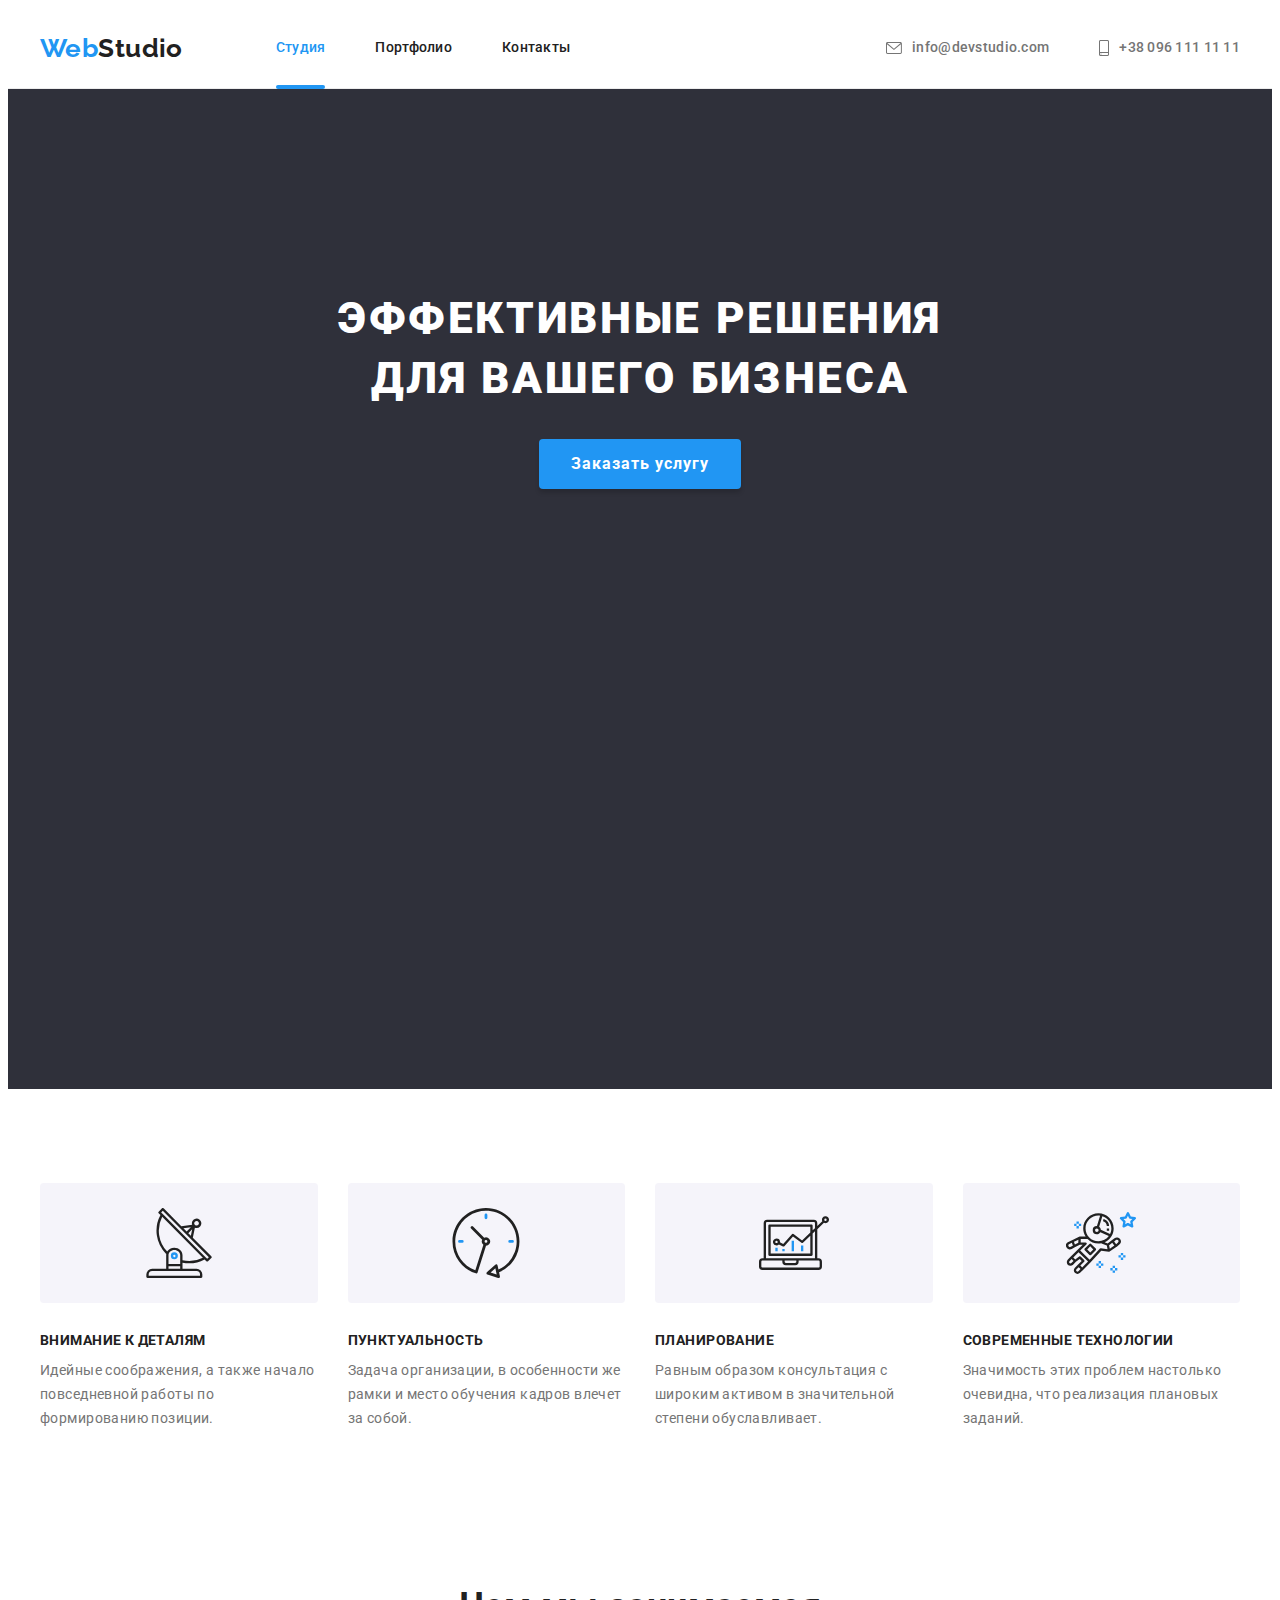
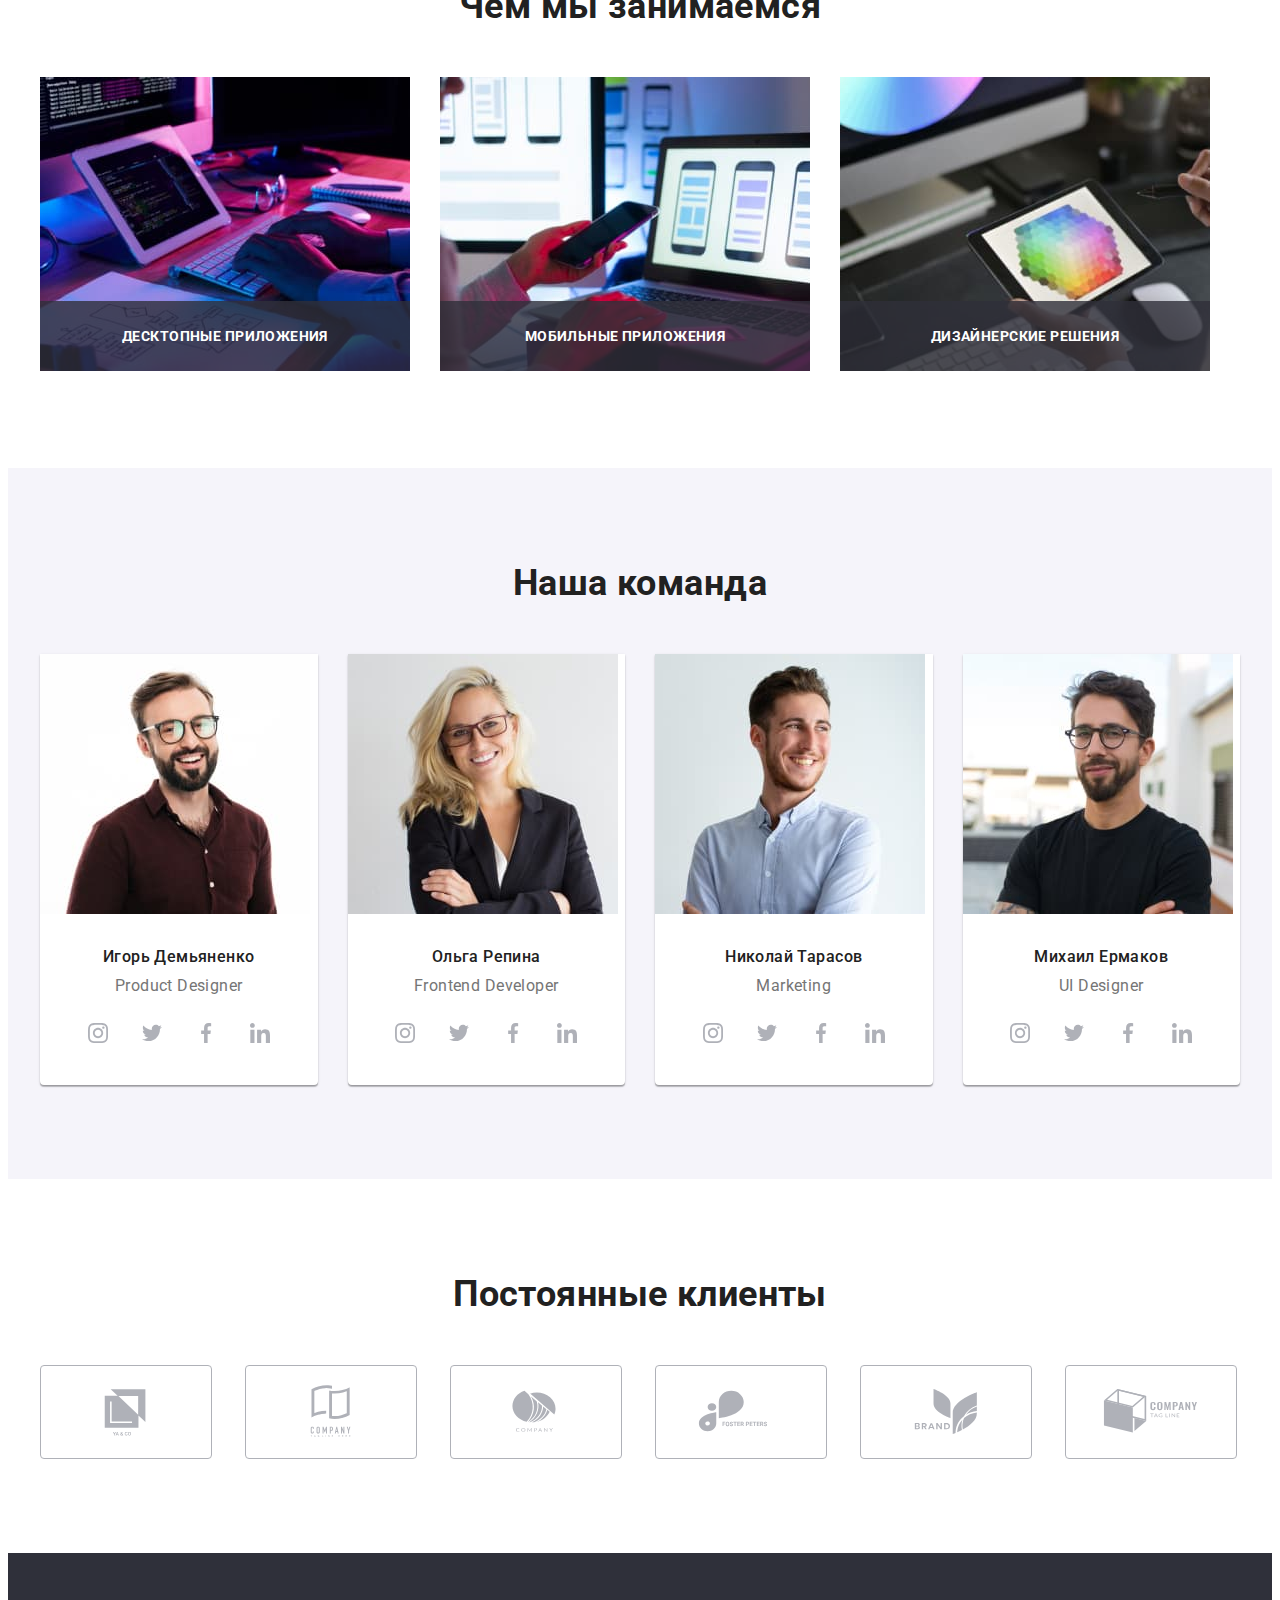
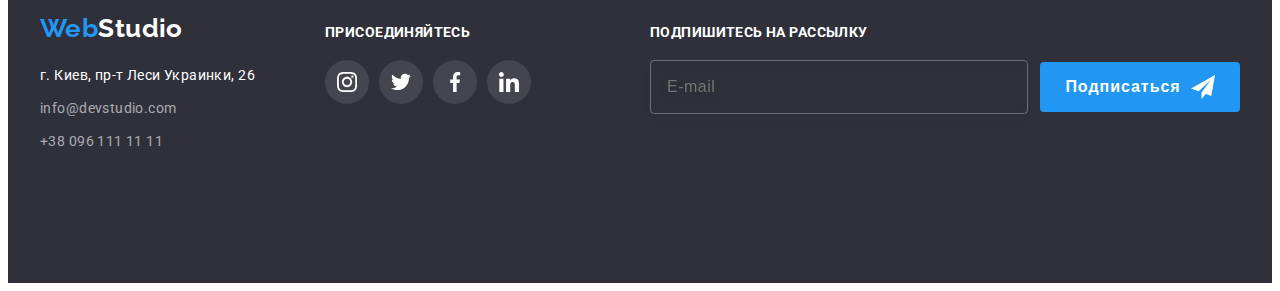
==== index.html @ af653c8a "Update index.html" ====
<!DOCTYPE html>
<html lang="ru">
  <head>
    <meta charset="UTF-8" />
    <meta http-equiv="X-UA-Compatible" content="IE=edge" />
    <meta name="viewport" content="width=device-width, initial-scale=1.0" />
    <link rel="preconnect" href="https://fonts.googleapis.com" />
    <link rel="preconnect" href="https://fonts.gstatic.com" crossorigin />
    <link rel="shortcut icon" href="#" />
    <link
      href="https://fonts.googleapis.com/css2?family=Raleway:wght@700&family=Roboto:wght@400;500;700;900&display=swap"
      rel="stylesheet"
    />
    <link
      rel="stylesheet"
      href="https://cdnjs.cloudflare.com/ajax/libs/modern-normalize/1.1.0/modern-normalize.min.css"
      integrity="sha512-wpPYUAdjBVSE4KJnH1VR1HeZfpl1ub8YT/NKx4PuQ5NmX2tKuGu6U/JRp5y+Y8XG2tV+wKQpNHVUX03MfMFn9Q=="
      crossorigin="anonymous"
      referrerpolicy="no-referrer"
    />
    <title>Студия</title>
    <link rel="stylesheet" href="./css/main.min.css" />
  </head>
  <body>
    <!--------------Page header------------------------------->
    <header class="header">
      <div class="container main-nav">
        <nav class="main-nav">
          <a href="./index.html" class="main-nav__logo link"
            ><span class="main-nav__lable">Web</span>Studio</a
          >
          <ul class="site-nav list">
            <li class="site-nav__item">
              <a href="./index.html" class="site-nav__link link site-nav__link--current">Студия</a>
            </li>
            <li class="site-nav__item">
              <a href="./portfolio.html" class="site-nav__link link">Портфолио</a>
            </li>
            <li class="site-nav__item">
              <a href="./index.html" class="site-nav__link link">Контакты</a>
            </li>
          </ul>
        </nav>
        <ul class="list contacts">
          <li class="contacts__item">
            <a href="mailto:info@devstudio.com" class="contacts__link link">
              <svg class="contacts__icon-mail" width="16" height="12">
                <use href="./images/icons.svg#icon-envelope"></use></svg
              >info@devstudio.com
            </a>
          </li>
          <li class="contacts__item">
            <a href="tel:+380961111111" class="contacts__link link">
              <svg class="contacts__icon-tel" width="10" height="16">
                <use href="./images/icons.svg#icon-smartphone"></use></svg
              >+38 096 111 11 11
            </a>
          </li>
        </ul>
      </div>
    </header>
    <!--------------Page content------------------------------>
    <main>
      <!-----------Hero--------------------------------------->
      <section class="hero">
        <div class="container">
          <h1 class="hero-title">Эффективные решения для вашего бизнеса</h1>
          <button type="button" class="hero-button" data-modal-open>Заказать услугу</button>
        </div>
      </section>
      <!------------Specifics--------------------------------->
      <section class="specifics">
        <div class="container">
          <h2 class="section-title visually-hidden">Особенности работы</h2>
          <ul class="list specifics-list">
            <li class="specifics-list__item specifics__icon-antenna">
              <h3 class="specifics-list__title">ВНИМАНИЕ К ДЕТАЛЯМ</h3>
              <p class="specifics-list__text">
                Идейные соображения, а также начало повседневной работы по формированию позиции.
              </p>
            </li>
            <li class="specifics-list__item specifics__icon-clock">
              <h3 class="specifics-list__title">ПУНКТУАЛЬНОСТЬ</h3>
              <p class="specifics-list__text">
                Задача организации, в особенности же рамки и место обучения кадров влечет за собой.
              </p>
            </li>
            <li class="specifics-list__item specifics__icon-diagram">
              <h3 class="specifics-list__title">ПЛАНИРОВАНИЕ</h3>
              <p class="specifics-list__text">
                Равным образом консультация с широким активом в значительной степени обуславливает.
              </p>
            </li>
            <li class="specifics-list__item specifics__icon-astronaut">
              <h3 class="specifics-list__title">СОВРЕМЕННЫЕ ТЕХНОЛОГИИ</h3>
              <p class="specifics-list__text">
                Значимость этих проблем настолько очевидна, что реализация плановых заданий.
              </p>
            </li>
          </ul>
        </div>
      </section>
      <!------------Function--------------------------------->
      <section class="function">
        <div class="container">
          <h2 class="section-title">Чем мы занимаемся</h2>
          <ul class="list work-list">
            <li class="work-list__item">
              <img
                srcset="
                  ./images/desktop/laptopdesktop@1x.jpg 1x,
                  ./images/desktop/laptopdesktop@2x.jpg 2x
                "
                src="./images/laptop.jpg"
                alt="laptop"
                width="370"
                class="work-list__img"
              />
              <p class="work-list__text">Десктопные приложения</p>
            </li>
            <li class="work-list__item">
              <img
                srcset="./images/desktop/celphone@1x.jpg 1x, ./images/desktop/celphone@2x.jpg 2x"
                src="./images/celphone.jpg"
                alt="celphone"
                width="370"
                class="work-list__img"
              />
              <p class="work-list__text">Мобильные приложения</p>
            </li>
            <li class="work-list__item">
              <img
                srcset="
                  ./images/desktop/tabletdesktop@1x.jpg 1x,
                  ./images/desktop/tabletdesktop@2x.jpg 2x
                "
                src="./images/tablet.jpg"
                alt="tablet"
                width="370"
                class="work-list__img"
              />
              <p class="work-list__text">Дизайнерские решения</p>
            </li>
          </ul>
        </div>
      </section>
      <!------------Team------------------------------------->
      <section class="team">
        <div class="container">
          <h2 class="section-title">Наша команда</h2>
          <ul class="list team-list">
            <li class="team-list__item">
              <picture>
                <source
                  media="(min-width: 1200px)"
                  srcset="
                    ./images/desktop/team1desktop@1x.jpg 1x,
                    ./images/desktop/team1desktop@2x.jpg 2x
                  "
                />
                <source
                  media="(min-width: 768px)"
                  srcset="./images/tablet/team1tab@1x.jpg 1x, ./images/tablet/team1tab@2x.jpg 2x"
                  sizes="#"
                />
                <source
                  media="(min-width: 480px)"
                  srcset="./images/mobile/team1mob@1x.jpg 1x, ./images/mobile/team1mob@2x.jpg 2x"
                  sizes="#"
                />
                <img src="./images/team1.jpg" alt="man Ihor" class="team-list__card" />
              </picture>
              <div class="data-team">
                <h3 class="data-team__title">Игорь Демьяненко</h3>
                <p lang="en" class="data-team__text">Product Designer</p>
                <ul class="soc-profile list">
                  <li class="soc-profile__item">
                    <a href="" class="soc-profile__link link"
                      ><svg class="soc-profile__icon" width="20" height="20">
                        <use href="./images/icons.svg#icon-instagram"></use>
                      </svg>
                    </a>
                  </li>
                  <li class="soc-profile__item">
                    <a href="" class="soc-profile__link link"
                      ><svg class="soc-profile__icon" width="20" height="20">
                        <use href="./images/icons.svg#icon-twitter"></use>
                      </svg>
                    </a>
                  </li>
                  <li class="soc-profile__item">
                    <a href="" class="soc-profile__link link">
                      <svg class="soc-profile__icon" width="20" height="20">
                        <use href="./images/icons.svg#icon-facebook"></use>
                      </svg>
                    </a>
                  </li>
                  <li class="soc-profile__item">
                    <a href="" class="soc-profile__link link"
                      ><svg class="soc-profile__icon" width="20" height="20">
                        <use href="./images/icons.svg#icon-linkedin"></use>
                      </svg>
                    </a>
                  </li>
                </ul>
              </div>
            </li>
            <li class="team-list__item">
              <picture>
                <source
                  media="(min-width: 1200px)"
                  srcset="
                    ./images/desktop/team2desktop@1x.jpg 1x,
                    ./images/desktop/team2desktop@2x.jpg 2x
                  "
                />
                <source
                  media="(min-width: 768px)"
                  srcset="./images/tablet/team2tab@1x.jpg 1x, ./images/tablet/team2tab@2x.jpg 2x"
                  sizes="#"
                />
                <source
                  media="(min-width: 480px)"
                  srcset="./images/mobile/team2mob@1x.jpg 1x, ./images/mobile/team2mob@2x.jpg 2x"
                  sizes="#"
                />
                <img src="./images/team2.jpg" alt="woman Olha" class="team-list__card" />
              </picture>
              <div class="data-team">
                <h3 class="data-team__title">Ольга Репина</h3>
                <p lang="en" class="data-team__text">Frontend Developer</p>
                <ul class="soc-profile list">
                  <li class="soc-profile__item">
                    <a href="" class="soc-profile__link link"
                      ><svg class="soc-profile__icon" width="20" height="20">
                        <use href="./images/icons.svg#icon-instagram"></use>
                      </svg>
                    </a>
                  </li>
                  <li class="soc-profile__item">
                    <a href="" class="soc-profile__link link"
                      ><svg class="soc-profile__icon" width="20" height="20">
                        <use href="./images/icons.svg#icon-twitter"></use>
                      </svg>
                    </a>
                  </li>
                  <li class="soc-profile__item">
                    <a href="" class="soc-profile__link link">
                      <svg class="soc-profile__icon" width="20" height="20">
                        <use href="./images/icons.svg#icon-facebook"></use>
                      </svg>
                    </a>
                  </li>
                  <li class="soc-profile__item">
                    <a href="" class="soc-profile__link link"
                      ><svg class="soc-profile__icon" width="20" height="20">
                        <use href="./images/icons.svg#icon-linkedin"></use>
                      </svg>
                    </a>
                  </li>
                </ul>
              </div>
            </li>
            <li class="team-list__item">
              <picture>
                <source
                  media="(min-width: 1200px)"
                  srcset="
                    ./images/desktop/team3desktop@1x.jpg 1x,
                    ./images/desktop/team3desktop@2x.jpg 2x
                  "
                />
                <source
                  media="(min-width: 768px)"
                  srcset="./images/tablet/team3tab@1x.jpg 1x, ./images/tablet/team3tab@2x.jpg 2x"
                  sizes="#"
                />
                <source
                  media="(min-width: 480px)"
                  srcset="./images/mobile/team3mob@1x.jpg 1x, ./images/mobile/team3mob@2x.jpg 2x"
                  sizes="#"
                />
                <img src="./images/team3.jpg" alt="man Nikolai" class="team-list__card" />
              </picture>
              <div class="data-team">
                <h3 class="data-team__title">Николай Тарасов</h3>
                <p lang="en" class="data-team__text">Marketing</p>
                <ul class="soc-profile list">
                  <li class="soc-profile__item">
                    <a href="" class="soc-profile__link link"
                      ><svg class="soc-profile__icon" width="20" height="20">
                        <use href="./images/icons.svg#icon-instagram"></use>
                      </svg>
                    </a>
                  </li>
                  <li class="soc-profile__item">
                    <a href="" class="soc-profile__link link"
                      ><svg class="soc-profile__icon" width="20" height="20">
                        <use href="./images/icons.svg#icon-twitter"></use>
                      </svg>
                    </a>
                  </li>
                  <li class="soc-profile__item">
                    <a href="" class="soc-profile__link link">
                      <svg class="soc-profile__icon" width="20" height="20">
                        <use href="./images/icons.svg#icon-facebook"></use>
                      </svg>
                    </a>
                  </li>
                  <li class="soc-profile__item">
                    <a href="" class="soc-profile__link link"
                      ><svg class="soc-profile__icon" width="20" height="20">
                        <use href="./images/icons.svg#icon-linkedin"></use>
                      </svg>
                    </a>
                  </li>
                </ul>
              </div>
            </li>
            <li class="team-list__item">
              <picture>
                <source
                  media="(min-width: 1200px)"
                  srcset="
                    ./images/desktop/team4desktop@1x.jpg 1x,
                    ./images/desktop/team4desktop@2x.jpg 2x
                  "
                />
                <source
                  media="(min-width: 768px)"
                  srcset="./images/tablet/team4tab@1x.jpg 1x, ./images/tablet/team4tab@2x.jpg 2x"
                  sizes="#"
                />
                <source
                  media="(min-width: 480px)"
                  srcset="./images/mobile/team4mob@1x.jpg 1x, ./images/mobile/team4mob@2x.jpg 2x"
                  sizes="#"
                />
                <img src=".//images/team4.jpg" alt="man Mihail" class="team-list__card" />
              </picture>
              <div class="data-team">
                <h3 class="data-team__title">Михаил Ермаков</h3>
                <p lang="en" class="data-team__text">UI Designer</p>
                <ul class="soc-profile list">
                  <li class="soc-profile__item">
                    <a href="" class="soc-profile__link link"
                      ><svg class="soc-profile__icon" width="20" height="20">
                        <use href="./images/icons.svg#icon-instagram"></use>
                      </svg>
                    </a>
                  </li>
                  <li class="soc-profile__item">
                    <a href="" class="soc-profile__link link"
                      ><svg class="soc-profile__icon" width="20" height="20">
                        <use href="./images/icons.svg#icon-twitter"></use>
                      </svg>
                    </a>
                  </li>
                  <li class="soc-profile__item">
                    <a href="" class="soc-profile__link link">
                      <svg class="soc-profile__icon" width="20" height="20">
                        <use href="./images/icons.svg#icon-facebook"></use>
                      </svg>
                    </a>
                  </li>
                  <li class="soc-profile__item">
                    <a href="" class="soc-profile__link link"
                      ><svg class="soc-profile__icon" width="20" height="20">
                        <use href="./images/icons.svg#icon-linkedin"></use>
                      </svg>
                    </a>
                  </li>
                </ul>
              </div>
            </li>
          </ul>
        </div>
      </section>
      <!------------Customers---------------------------------->
      <section class="customers">
        <div class="container">
          <h2 class="section-title">Постоянные клиенты</h2>
          <ul class="list customers-list">
            <li class="customers-list__item">
              <a href="" class="customers-list__link link">
                <svg class="customers-list__icon" width="106" height="60">
                  <use href="./images/icons.svg#icon-company1"></use>
                </svg>
              </a>
            </li>
            <li class="customers-list__item">
              <a href="" class="customers-list__link link">
                <svg class="customers-list__icon" width="106" height="60">
                  <use href="./images/icons.svg#icon-company2"></use>
                </svg>
              </a>
            </li>
            <li class="customers-list__item">
              <a href="" class="customers-list__link link">
                <svg class="customers-list__icon" width="106" height="60">
                  <use href="./images/icons.svg#icon-company3"></use>
                </svg>
              </a>
            </li>
            <li class="customers-list__item">
              <a href="" class="customers-list__link link">
                <svg class="customers-list__icon" width="106" height="60">
                  <use href="./images/icons.svg#icon-company4"></use>
                </svg>
              </a>
            </li>
            <li class="customers-list__item">
              <a href="" class="customers-list__link link">
                <svg class="customers-list__icon" width="106" height="60">
                  <use href="./images/icons.svg#icon-company5"></use>
                </svg>
              </a>
            </li>
            <li class="customers-list__item">
              <a href="" class="customers-list__link link">
                <svg class="customers-list__icon" width="106" height="60">
                  <use href="./images/icons.svg#icon-company6"></use>
                </svg>
              </a>
            </li>
          </ul>
        </div>
      </section>
    </main>
    <!-------------- Page footer ------------------------------>
    <footer class="footer">
      <div class="container">
        <div class="logo">
          <a href="./index.html" class="link logo__footer"
            ><span class="logo__sign">Web</span><span class="logo__studio">Studio</span></a
          >
          <address>
            <ul class="address-list list">
              <li class="address-list__item">
                <a
                  href="https://goo.gl/maps/n7KvUpTxi8NSxzfY6"
                  target="_blank"
                  rel="nofollow noreferrer noopener"
                  class="link address-list__link"
                  >г. Киев, пр-т Леси Украинки, 26</a
                >
              </li>
              <li class="address-list__item">
                <a href="mailto:info@devstudio.com" class="link address-list__mail-link"
                  >info@devstudio.com</a
                >
              </li>
              <li class="address-list__item">
                <a href="tel:+380961111111" class="link address-list__tel-link"
                  >+38 096 111 11 11</a
                >
              </li>
            </ul>
          </address>
        </div>
        <div class="soc-networks">
          <p class="soc-networks__title">присоединяйтесь</p>
          <ul class="soc-list list">
            <li class="soc-list__item">
              <a href="" class="soc-list__link link">
                <svg class="soc-list__icon" width="20" height="20">
                  <use href="./images/icons.svg#icon-instagram"></use>
                </svg>
              </a>
            </li>
            <li class="soc-list__item">
              <a href="" class="soc-list__link link">
                <svg class="soc-list__icon" width="20" height="20">
                  <use href="./images/icons.svg#icon-twitter"></use>
                </svg>
              </a>
            </li>
            <li class="soc-list__item">
              <a href="" class="soc-list__link link">
                <svg class="soc-list__icon" width="20" height="20">
                  <use href="./images/icons.svg#icon-facebook"></use>
                </svg>
              </a>
            </li>
            <li class="soc-list__item">
              <a href="" class="soc-list__link link">
                <svg class="soc-list__icon" width="20" height="20">
                  <use href="./images/icons.svg#icon-linkedin"></use>
                </svg>
              </a>
            </li>
          </ul>
        </div>
        <form action="#" class="signup-form" autocomplete="off">
          <p class="signup-form__title">Подпишитесь на рассылку</p>
          <div class="signup">
            <label for="email">
              <input
                type="email"
                class="signup__email"
                name="email"
                id="email"
                placeholder="E-mail"
                autocomplete="email"
                required
            /></label>
            <button type="submit" class="signup__btn">
              Подписаться
              <svg class="signup__icon" width="24" height="24">
                <use href="./images/icons.svg#icon-icon-send"></use>
              </svg>
            </button>
          </div>
        </form>
      </div>
    </footer>
    <!--------------- Backdrop and Modal window ------------------>
    <div class="backdrop is-hidden" data-modal>
      <div class="modal">
        <button type="button" class="modal__close-btn" data-modal-close>
          <svg class="modal__icon-btn" width="18" height="18">
            <use href="./images/icons.svg#icon-close-black-18dp-2-11"></use>
          </svg>
        </button>
        <p class="modal__title">Оставьте свои данные, мы вам перезвоним</p>
        <form action="#" class="client-form" autocomplete="off">
          <div class="client-name">
            <label for="name" class="client-name__label">Имя</label>
            <input type="text" class="client-name__form" id="name" name="client-name" required />
            <span class="client-name__icon">
              <svg class="icon-percon" width="18" height="18">
                <use href="./images/icons.svg#icon-person-black"></use>
              </svg>
            </span>
          </div>
          <div class="client-tel">
            <label for="tel" class="client-tel__label">Телефон</label>
            <input type="tel" class="client-tel__form" id="tel" name="client-tel" required />
            <span class="client-tel__icon">
              <svg class="icon-tel" width="18" height="18">
                <use href="./images/icons.svg#icon-phone-black"></use>
              </svg>
            </span>
          </div>
          <div class="client-mail">
            <label for="mail" class="client-mail__label">Почта</label>
            <input type="email" class="client-mail__form" id="mail" name="client-mail" required />
            <span class="client-mail__icon">
              <svg class="icon-mail" width="18" height="18">
                <use href="./images/icons.svg#icon-email-black"></use>
              </svg>
            </span>
          </div>
          <div class="client-msg">
            <label for="msg" class="client-msg__label">Комментарий</label>
            <textarea
              name="client-msg"
              class="client-msg__form"
              id="msg"
              cols="30"
              rows="10"
              placeholder="Введите текст"
            ></textarea>
          </div>
          <label class="form-deal">
            <input
              type="checkbox"
              class="form-deal__checkbox visually-hidden"
              name="deal"
              required
            />
            <span class="form-deal__icon"></span>
            <span class="form-deal__text">Соглашаюсь с рассылкой и принимаю</span>
            <a href="#" class="form-deal__link">Условия договора</a>
          </label>
          <button type="submit" class="client-form__btn">Отправить</button>
        </form>
      </div>
    </div>
    <script src="./js/modal.js"></script>
  </body>
</html>
---- css/main.min.css ----
:root{--primary-text-color: #212121;--title-text-color: #212121;--accent-color: #2196f3;--primary-background-color: #ffffff;--text-color: #757575;--white-text-color: #ffffff;--filter-background-color: #f5f4fa;--card-set-gap: 30px;--hero-background-color: #2f303a;--icons-color: #afb1b8;--timing-function: cubic-bezier(0.4, 0, 0.2, 1);--duration: 250ms}.visually-hidden{position:absolute;width:1px;height:1px;margin:-1px;border:0;padding:0;white-space:nowrap;clip-path:inset(100%);clip:rect(0 0 0 0);overflow:hidden}.list{list-style:none;padding:0;margin:0}.link{text-decoration:none;color:inherit}h1,h2,h3,h4,h5,h6,p{margin:0}.img{display:block;max-width:100%;height:auto;width:100%}body{background:var(--primary-background-color);color:var(--primary-text-color);font-family:Roboto,sans-serif;font-size:14px;letter-spacing:.03em}.section-title{margin-bottom:50px;font-weight:700;font-size:36px;line-height:1.17;text-align:center}.container{width:100%;margin:0 auto;padding-left:15px;padding-right:15px}@media screen and (min-width: 480px){.container{width:480px}}@media screen and (min-width: 768px){.container{width:768px}}@media screen and (min-width: 1200px){.container{width:1200px}}.header{border-bottom:1px solid #ececec}.main-nav{display:flex;align-items:center}.main-nav__logo{font-weight:700;font-family:Raleway,sans-serif;font-size:26px;line-height:1.19;color:var(--primary-text-color)}.main-nav__logo .main-nav__lable{color:var(--accent-color)}.site-nav{display:flex;margin-left:93px;font-weight:500;line-height:1.14;letter-spacing:.02em}.site-nav__item+.site-nav__item{margin-left:50px}.site-nav__link{display:block;padding-top:32px;padding-bottom:32px;position:relative;transition-property:color;transition-duration:var(--duration);transition-timing-function:var(--timing-function)}.site-nav__link:hover,.site-nav__link:focus{color:var(--accent-color)}.site-nav__link--current{color:var(--accent-color)}.site-nav__link--current::after{content:"";position:absolute;width:100%;height:4px;left:0;bottom:-1px;background:var(--accent-color);border-radius:2px}.contacts{display:flex;margin-left:auto;font-weight:500;line-height:1.14;letter-spacing:.02em}.contacts__item{display:flex;align-items:center;justify-content:center}.contacts__item+.contacts__item{margin-left:50px}.contacts__link{padding-top:32px;padding-bottom:32px;color:var(--text-color);display:flex;align-items:center;justify-content:center;transition-property:color;transition-duration:var(--duration);transition-timing-function:var(--timing-function)}.contacts__link:hover,.contacts__link:focus{color:var(--accent-color)}.contacts__icon-mail{margin-right:10px;fill:currentColor}.contacts__icon-mail:hover,.contacts__icon-mail:focus{fill:var(--accent-color)}.contacts__icon-tel{margin-right:10px;fill:currentColor}.contacts__icon-tel:hover,.contacts__icon-tel:focus{fill:var(--accent-color)}.hero{padding-top:200px;padding-bottom:200px;max-width:1600px;height:600px;margin-left:auto;margin-right:auto;background-color:var(--hero-background-color);text-align:center;background-image:linear-gradient(rgba(47, 48, 58, 0.4), rgba(47, 48, 58, 0.4)),url(../images/img-hero.jpg);background-repeat:no-repeat;background-position:center;background-size:cover}.hero-title{max-width:696px;margin:0px auto 30px;font-weight:900;font-size:44px;line-height:1.36;color:var(--white-text-color);letter-spacing:.06em;text-transform:uppercase}.hero-button{border-radius:4px;border:none;padding:10px 32px;min-width:200px;box-shadow:0px 4px 4px rgba(0,0,0,.15);font-family:inherit;font-weight:700;font-size:16px;line-height:1.88;letter-spacing:.06em;background-color:var(--accent-color);color:var(--white-text-color);cursor:pointer;transition-property:background-color;transition-duration:var(--duration);transition-timing-function:var(--timing-function)}.hero-button:focus,.hero-button:hover{background-color:#188ce8}.specifics{padding-top:60px;padding-bottom:60px}@media screen and (min-width: 768px){.specifics{padding-top:60px;padding-bottom:60px}}@media screen and (min-width: 1200px){.specifics{padding-top:94px}}.specifics-list{display:flex;flex-wrap:wrap;gap:30px}.specifics-list__item{width:450px}@media screen and (min-width: 768px){.specifics-list__item{width:354px;width:calc((100% - 30px)/2)}}@media screen and (min-width: 1200px){.specifics-list__item{width:270px;width:calc((100% - 90px)/4)}}.specifics-list__item::before{content:"";height:120px;display:block;background-color:var(--filter-background-color);border-radius:4px;margin-bottom:30px}.specifics__icon-antenna::before{background-image:url(../images/icon-antenna.svg);content:"";background-repeat:no-repeat;background-position:center;background-size:auto}.specifics__icon-clock::before{background-image:url(../images/icon-clock.svg);content:"";background-repeat:no-repeat;background-position:center;background-size:auto}.specifics__icon-diagram::before{background-image:url(../images/icon-diagram.svg);content:"";background-repeat:no-repeat;background-position:center;background-size:auto}.specifics__icon-astronaut::before{background-image:url(../images/icon-astronaut.svg);content:"";background-repeat:no-repeat;background-position:center;background-size:auto}.specifics-list__title{margin-bottom:10px;font-weight:700;font-size:14px;line-height:1.14;text-transform:uppercase}.specifics-list__text{margin-bottom:0;font-weight:400;line-height:1.71;color:var(--text-color)}.function{padding-top:94px;padding-bottom:94px}@media screen and (max-width: 1200px){.function{display:none}}.work-list{display:flex}.work-list__item{position:relative;overflow:hidden}.work-list__item+.work-list__item{margin-left:var(--card-set-gap)}.work-list__text{position:absolute;bottom:3px;width:100%;height:70px;background-color:rgba(47,48,58,.8);opacity:1;display:flex;align-items:center;justify-content:center;color:var(--white-text-color);font-weight:700;line-height:1.1428571429;text-transform:uppercase;transform:translateX(0);transition-property:transform;transition-duration:var(--duration);transition-timing-function:linear;transition-delay:260ms}.work-list__text:hover,.work-list__text:focus{transform:translateX(-100%)}.team{background-color:#f5f4fa;padding-top:60px;padding-bottom:60px}@media screen and (min-width: 768px){.team{background-color:#f5f4fa;padding-top:60px;padding-bottom:60px}}@media screen and (min-width: 1200px){.team{background-color:#f5f4fa;padding-top:94px;padding-bottom:94px}}.team-list{display:flex;flex-wrap:wrap;gap:30px}.team-list__item{width:450px;background-color:var(--primary-background-color);box-shadow:0px 1px 3px rgba(0,0,0,.12),0px 1px 1px rgba(0,0,0,.14),0px 2px 1px rgba(0,0,0,.2);border-radius:0px 0px 4px 4px}@media screen and (min-width: 768px){.team-list__item{width:354px;width:calc((100% - 30px)/2);background-color:var(--primary-background-color);box-shadow:0px 1px 3px rgba(0,0,0,.12),0px 1px 1px rgba(0,0,0,.14),0px 2px 1px rgba(0,0,0,.2);border-radius:0px 0px 4px 4px}}@media screen and (min-width: 1200px){.team-list__item{width:270px;width:calc((100% - 90px)/4);background-color:var(--primary-background-color);box-shadow:0px 1px 3px rgba(0,0,0,.12),0px 1px 1px rgba(0,0,0,.14),0px 2px 1px rgba(0,0,0,.2);border-radius:0px 0px 4px 4px}}.data-team{padding-top:30px;padding-bottom:24px}@media screen and (min-width: 768px){.data-team{padding-top:30px;padding-bottom:24px}}@media screen and (min-width: 1200px){.data-team{padding-top:30px;padding-bottom:30px}}.data-team__title{margin-bottom:10px;font-weight:500;font-size:16px;line-height:1.19;text-align:center}.data-team__text{margin-bottom:16px;font-size:16px;line-height:1.19;text-align:center;color:var(--text-color)}.soc-profile{display:flex;justify-content:center}.soc-profile__item{width:44px;height:44px;margin-right:10px}.soc-profile__item:last-child{margin-right:0}.soc-profile__link{display:flex;align-items:center;justify-content:center;width:100%;height:100%;background-color:var(--primary-background-color);border-radius:50%;color:var(--icons-color);transition-property:background-color,color;transition-duration:var(--duration);transition-timing-function:var(--timing-function)}.soc-profile__link:hover,.soc-profile__link:focus{background-color:var(--accent-color);color:var(--white-text-color)}.soc-profile__icon{fill:currentColor}.customers{padding-top:60px;padding-bottom:60px}@media screen and (min-width: 768px){.customers{padding-top:60px;padding-bottom:60px}}@media screen and (min-width: 1200px){.customers{padding-top:94px;padding-bottom:94px}}.customers-list{display:flex;flex-wrap:wrap;gap:30px}.customers-list__item{width:calc((100% - 30px)/2)}@media screen and (min-width: 768px){.customers-list__item{width:calc((100% - 60px)/3)}}@media screen and (min-width: 1200px){.customers-list__item{width:calc((100% - 150px)/6)}}.customers-list__link{display:flex;justify-content:center;align-items:center;width:170px;height:92px;color:var(--icons-color);border:1px solid var(--icons-color);border-radius:4px;transition-property:border-color,color;transition-duration:var(--duration);transition-timing-function:var(--timing-function)}.customers-list__link:hover,.customers-list__link:focus{border-color:var(--accent-color);color:var(--accent-color)}.customers-list__icon{fill:currentColor}.customers-list__icon:hover,.customers-list__icon:focus{fill:var(--accent-color)}.bottons-list{display:flex;flex-wrap:wrap;gap:15px 8px;margin-bottom:40px;background-color:var(--primary-background-color)}@media screen and (min-width: 768px){.bottons-list{margin-bottom:30px;display:flex;justify-content:center}}@media screen and (min-width: 1200px){.bottons-list{margin-bottom:50px;display:flex;justify-content:center}}@media screen and (min-width: 768px){.bottons-list__item+.bottons-list__item{margin-left:8px}}@media screen and (min-width: 1200px){.bottons-list__item+.bottons-list__item{margin-left:8px}}.bottons-list__filter{padding:6px 22px;border-radius:4px;border:none;font-family:inherit;font-weight:500;font-size:16px;line-height:1.63;text-align:center;letter-spacing:.03em;background-color:var(--filter-background-color);cursor:pointer;transition-property:background-color,color,box-shadow;transition-duration:var(--duration);transition-timing-function:var(--timing-function)}.bottons-list__filter:focus,.bottons-list__filter:hover{background-color:var(--accent-color);color:var(--white-text-color);box-shadow:0px 3px 1px rgba(0,0,0,.1),0px 1px 2px rgba(0,0,0,.08),0px 2px 2px rgba(0,0,0,.12)}.bottons-list__filter--current{background-color:var(--accent-color);color:var(--white-text-color);box-shadow:0px 3px 1px rgba(0,0,0,.1),0px 1px 2px rgba(0,0,0,.08),0px 2px 2px rgba(0,0,0,.12)}.portfolio{padding-top:60px;padding-bottom:60px}@media screen and (min-width: 768px){.portfolio{padding-top:60px;padding-bottom:60px}}@media screen and (min-width: 1200px){.portfolio{padding-top:94px;padding-bottom:94px}}.card-set{display:flex;flex-wrap:wrap;gap:30px}@media screen and (min-width: 768px){.card-set__item{width:calc((100% - 30px)/2)}}@media screen and (min-width: 1200px){.card-set__item{width:calc((100% - 60px)/3)}}.card-set__link{display:block}.card-set__link:hover,.card-set__link:focus{box-shadow:0px 1px 1px rgba(0,0,0,.12),0px 4px 4px rgba(0,0,0,.06),1px 4px 6px rgba(0,0,0,.16)}.card-thumb{position:relative;overflow:hidden}.card-thumb__text{display:flex;position:absolute;top:0;left:0;width:100%;height:101%;padding:63px 24px;color:var(--white-text-color);background-color:rgba(33,150,243,.9);opacity:1;font-size:18px;line-height:1.5555555556;transform:translateY(100%);transition-property:transform,box-shadow;transition-duration:var(--duration);transition-timing-function:var(--timing-function)}.card-set__item:hover .card-thumb__text,.card-set__item:focus .card-thumb__text{transform:translateY(0)}.data-gallery{border:1px solid #eee;border-top:none;padding:20px 24px 20px 24px}.data-gallery__title{margin-bottom:4px;font-weight:700;font-size:18px;line-height:2;letter-spacing:.06em}.data-gallery__text{margin-top:0;font-weight:400;font-size:16px;line-height:1.88;color:var(--text-color)}.footer{background-color:var(--hero-background-color);padding-top:60px;padding-bottom:60px}@media screen and (min-width: 480px){.footer .container{text-align:center}}@media screen and (min-width: 768px){.footer .container{display:flex;flex-wrap:wrap;justify-content:center}}@media screen and (min-width: 1200px){.footer .container{display:flex;align-items:baseline;text-align:left}}.logo{margin-bottom:60px}@media screen and (min-width: 768px){.logo{margin-right:165px}}@media screen and (min-width: 1200px){.logo{margin-right:70px}}.logo__footer{display:inline-block;margin-bottom:20px;font-family:Raleway,sans-serif;font-weight:700;font-size:24px;line-height:1.17}.logo__footer:hover{color:var(--accent-color)}@media screen and (min-width: 1200px){.logo__footer{font-size:26px;line-height:1.19}}.logo__footer .logo__sign{color:var(--accent-color)}.logo__footer .logo__studio{color:var(--white-text-color)}.address-list{display:block;font-style:normal;font-family:"Roboto";font-weight:400;line-height:1.71}.address-list__item{margin-bottom:8px}@media screen and (min-width: 1200px){.address-list__item{margin-bottom:9px}}.address-list__link{color:var(--white-text-color);transition-property:color;transition-duration:var(--duration);transition-timing-function:var(--timing-function)}.address-list__link:hover,.address-list__link:focus{color:var(--accent-color)}.address-list__tel-link{color:rgba(255,255,255,.6);transition-property:color;transition-duration:250ms;transition-timing-function:var(--timing-function)}.address-list__tel-link:hover,.address-list__tel-link:focus{color:var(--accent-color)}.address-list__mail-link{color:rgba(255,255,255,.6);transition-property:color;transition-duration:250ms;transition-timing-function:var(--timing-function)}.address-list__mail-link:hover,.address-list__mail-link:focus{color:var(--accent-color)}.soc-networks{display:block;justify-content:center;margin-bottom:60px}.soc-networks__title,.signup-form__title{display:inline-block;margin-bottom:20px;font-family:"Roboto";font-weight:700;line-height:1.1428571429;letter-spacing:.03em;text-transform:uppercase;color:var(--white-text-color)}.soc-list{display:flex;justify-content:center;margin:0 auto}@media screen and (min-width: 1200px){.soc-list{display:flex;margin:0 auto}}.soc-list__item{width:44px;height:44px;margin-right:10px}.soc-list__item:last-child{margin-right:0}.soc-list__link{display:flex;align-items:center;justify-content:center;width:100%;height:100%;background-color:rgba(255,255,255,.1);border-radius:50%;color:var(--white-text-color);transition-property:background-color;transition-duration:var(--duration);transition-timing-function:var(--timing-function)}.soc-list__link:hover,.soc-list__link:focus{background-color:var(--accent-color);color:var(--white-text-color)}.soc-list__icon,.signup__icon{fill:currentColor}@media screen and (min-width: 1200px){.signup-form{margin-left:auto}}.signup{display:block;text-align:center}@media screen and (min-width: 1200px){.signup{display:flex;align-items:baseline}}.signup__email{min-width:358px;height:50px;border:1px solid rgba(255,255,255,.3);filter:drop-shadow(0px 4px 4px rgba(0, 0, 0, 0.15));border-radius:4px;padding-left:16px;margin-right:12px;outline:none;margin-bottom:20px;background-color:rgba(0,0,0,0);font-size:16px;line-height:1.25;letter-spacing:.03em;color:rgba(255,255,255,.6);cursor:pointer;transition-property:border-color;transition-duration:var(--duration);transition-timing-function:var(--timing-function)}.signup__email:focus,.signup__email:hover{border-color:var(--accent-color)}.signup__btn{align-items:center;justify-content:center;padding:0;width:200px;height:50px;border:none;background-color:var(--accent-color);border-radius:4px;font-weight:700;font-size:16px;line-height:1.875;letter-spacing:.06em;color:var(--white-text-color);cursor:pointer;transition-property:box-shadow,background-color;transition-duration:var(--duration);transition-timing-function:var(--timing-function)}@media screen and (min-width: 1200px){.signup__btn{display:flex}}.signup__btn:focus,.signup__btn:hover{box-shadow:0px 4px 4px rgba(0,0,0,.15);background-color:#188ce8}.signup__icon{margin-left:10px}.backdrop{position:fixed;top:0;width:100vw;height:100vh;background-color:rgba(0,0,0,.2);opacity:1;transition-property:opacity;transition-duration:var(--duration);transition-timing-function:var(--timing-function)}.modal{position:absolute;top:50%;left:50%;transform:translate(-50%, -50%);padding:40px;width:528px;height:581px;background-color:#fff;box-shadow:0px 1px 3px rgba(0,0,0,.12),0px 1px 1px rgba(0,0,0,.14),0px 2px 1px rgba(0,0,0,.2);border-radius:4px;opacity:1;transform:translate(-50%, -50%) scale(1);transition-property:transform,opacity;transition-duration:var(--duration);transition-timing-function:var(--timing-function)}.backdrop.is-hidden .modal{transform:translate(-50%, -50%) scale(0.5);opacity:0}.modal__close-btn{display:flex;justify-content:center;align-items:center;padding:0;background-color:#fff;width:30px;height:30px;border-radius:50%;border:1px solid rgba(0,0,0,.1);position:absolute;top:8px;right:8px;transition-property:fill,border-color;transition-duration:var(--duration);transition-timing-function:var(--timing-function)}.modal__close-btn:hover,.modal__close-btn:focus{fill:var(--accent-color);border-color:var(--accent-color)}.modal__icon-btn{cursor:pointer}textarea{resize:none}input{margin:0}.modal__title{margin-bottom:12px;font-weight:700;font-size:20px;line-height:1.15;text-align:center;letter-spacing:.03em;color:var(--primary-text-color)}.client-form{transition-property:border-color;transition-duration:var(--duration);transition-timing-function:var(--timing-function)}.client-name{position:relative;display:flex;flex-direction:column;margin-bottom:10px;transition-property:border-color;transition-duration:var(--duration);transition-timing-function:var(--timing-function)}.client-name__label{margin-bottom:4px;font-size:12px;line-height:1.1666666667;letter-spacing:.01em;color:var(--text-color)}.client-name__form{margin:0;padding-left:42px;height:40px;border:1px solid rgba(33,33,33,.2);border-radius:4px;outline:none;transition-property:border-color,fill;transition-duration:var(--duration);transition-timing-function:var(--timing-function)}.client-name:focus-within .client-name__form,.client-name:hover .client-name__form{border:1px solid var(--accent-color)}.client-name__icon{position:absolute;top:50%;left:12px;fill:var(--primary-text-color);transition-property:fill;transition-duration:var(--duration);transition-timing-function:var(--timing-function)}.client-name:focus-within .client-name__icon,.client-name:hover .client-name__icon{fill:var(--accent-color)}.client-tel{position:relative;display:flex;flex-direction:column;margin-bottom:10px}.client-tel__label{margin-bottom:4px;font-size:12px;line-height:1.1666666667;letter-spacing:.01em;color:var(--text-color)}.client-tel__form{margin:0;padding-left:42px;height:40px;border:1px solid rgba(33,33,33,.2);border-radius:4px;outline:none;transition-property:border-color,fill;transition-duration:var(--duration);transition-timing-function:var(--timing-function)}.client-tel:focus-within .client-tel__form,.client-tel:hover .client-tel__form{border:1px solid var(--accent-color)}.client-tel__icon{position:absolute;top:50%;left:12px;fill:var(--primary-text-color);transition-property:fill;transition-duration:var(--duration);transition-timing-function:var(--timing-function)}.client-tel:focus-within .client-tel__icon,.client-tel:hover .client-tel__icon{fill:var(--accent-color)}.client-mail{position:relative;display:flex;flex-direction:column;margin-bottom:10px}.client-mail__label{margin-bottom:4px;font-size:12px;line-height:1.1666666667;letter-spacing:.01em;color:var(--text-color)}.client-mail__form{margin:0;padding-left:42px;height:40px;border:1px solid rgba(33,33,33,.2);border-radius:4px;outline:none;transition-property:border-color,fill;transition-duration:var(--duration);transition-timing-function:var(--timing-function)}.client-mail:focus-within .client-mail__form,.client-mail:hover .client-mail__form{border:1px solid var(--accent-color)}.client-mail__icon{position:absolute;top:50%;left:12px;fill:var(--primary-text-color);transition-property:fill;transition-duration:var(--duration);transition-timing-function:var(--timing-function)}.client-mail:focus-within .client-mail__icon,.client-mail:hover .client-mail__icon{fill:var(--accent-color)}.client-msg{position:relative;display:flex;flex-direction:column;margin-bottom:20px}.client-msg__label{margin-bottom:4px;font-size:12px;line-height:1.1666666667;letter-spacing:.01em;color:var(--text-color)}.client-msg__form{margin:0;height:120px;padding:12px 16px;border:1px solid rgba(33,33,33,.2);border-radius:4px;outline:none;transition-property:border-color;transition-duration:var(--duration);transition-timing-function:var(--timing-function)}.client-msg__form:focus,.client-msg__form:hover{border-color:var(--accent-color)}.client-msg__form::placeholder{font-size:12px;line-height:1.1666666667;letter-spacing:.01em;color:rgba(117,117,117,.5)}.form-deal{display:flex;align-items:center;margin-bottom:30px}.form-deal__icon{display:inline-block;width:15px;height:16px;border:1px solid rgba(33,33,33,.2);border-radius:2px;margin-right:9px}.form-deal__checkbox:checked+.form-deal__icon{border-color:var(--accent-color);background-color:var(--accent-color);background-image:url(../images/icon-check.svg);background-repeat:no-repeat;background-position:center;background-size:auto;background-origin:border-box}.form-deal__text{margin-right:5px}.form-deal__link{color:var(--accent-color)}.client-form__btn{display:block;margin:0 auto;border-radius:4px;border:none;padding:10px 55px;min-width:200px;font-family:inherit;font-weight:700;font-size:16px;line-height:1.88;letter-spacing:.06em;background-color:#188ce8;color:var(--white-text-color);cursor:pointer;transition-property:box-shadow;transition-duration:var(--duration);transition-timing-function:var(--timing-function)}.client-form__btn:focus,.client-form__btn:hover{box-shadow:0px 4px 4px rgba(0,0,0,.15)}.is-hidden{opacity:0;pointer-events:none}/*# sourceMappingURL=main.min.css.map */
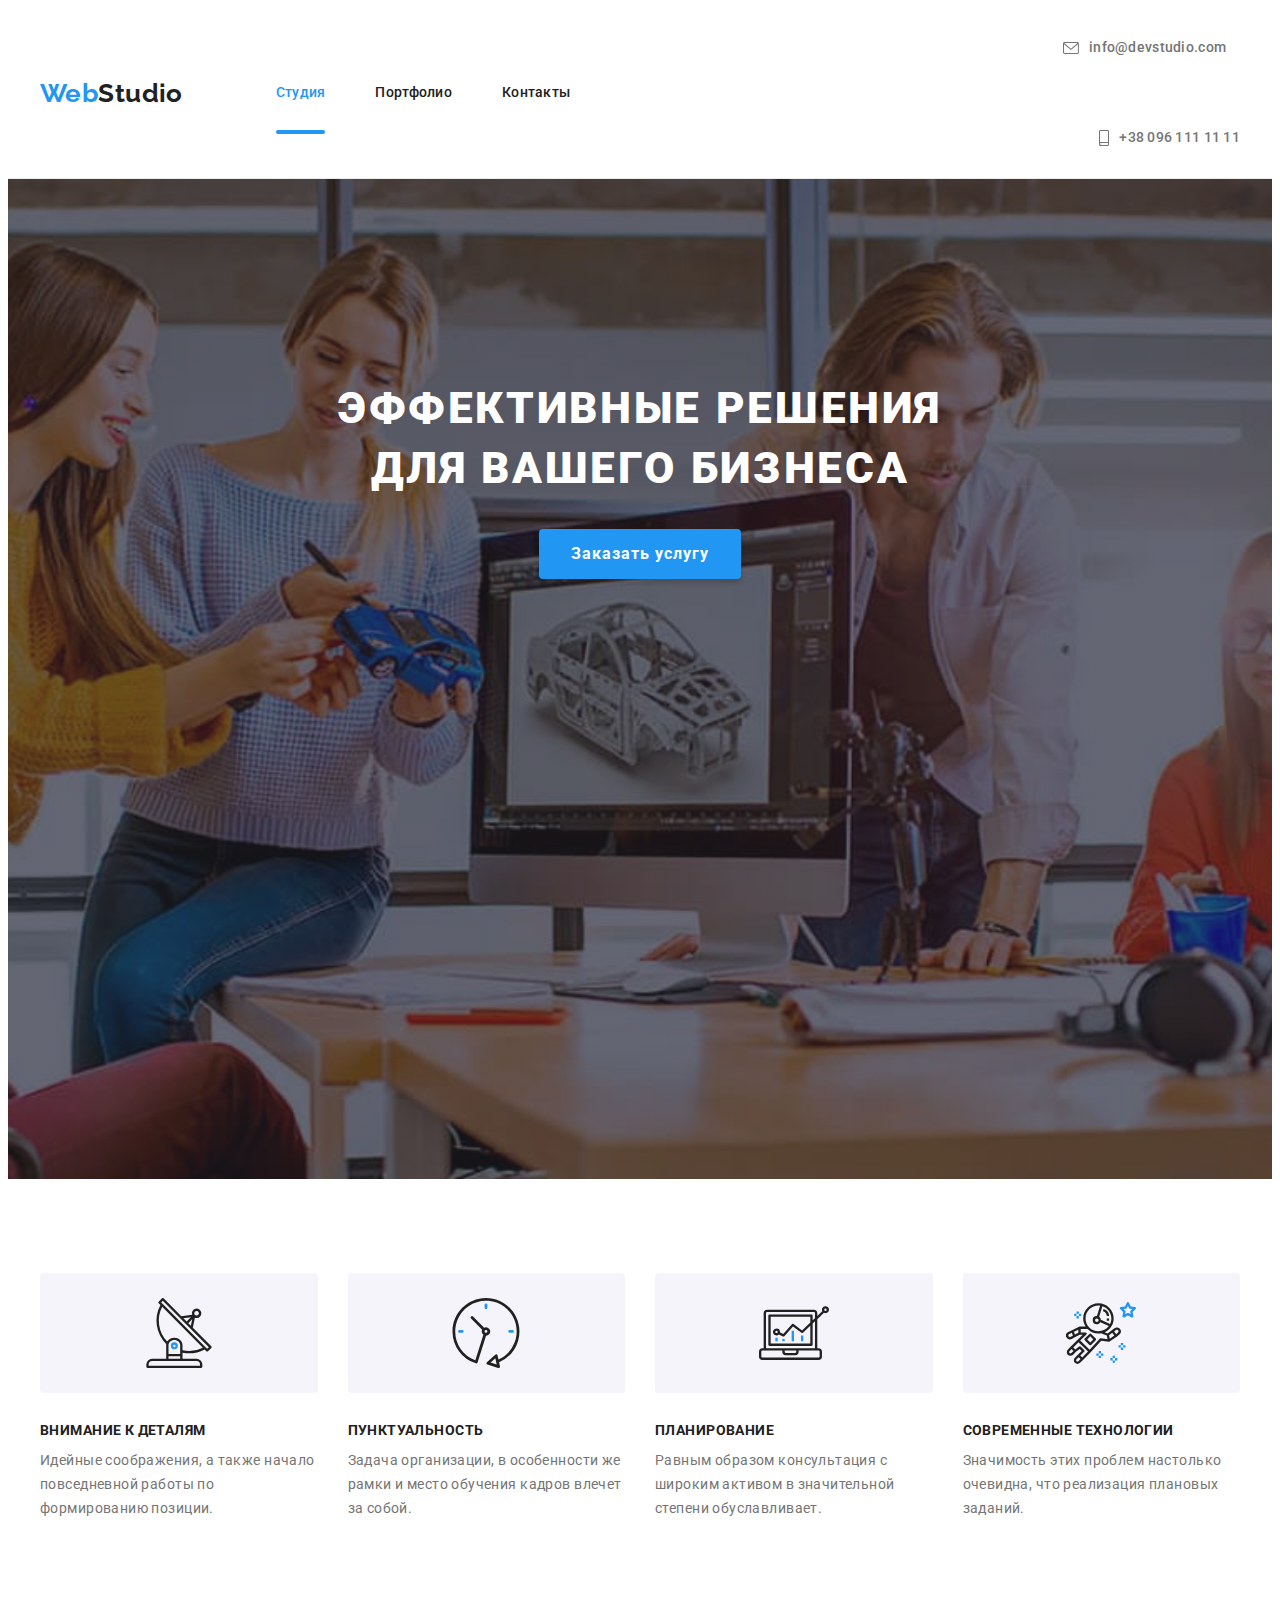
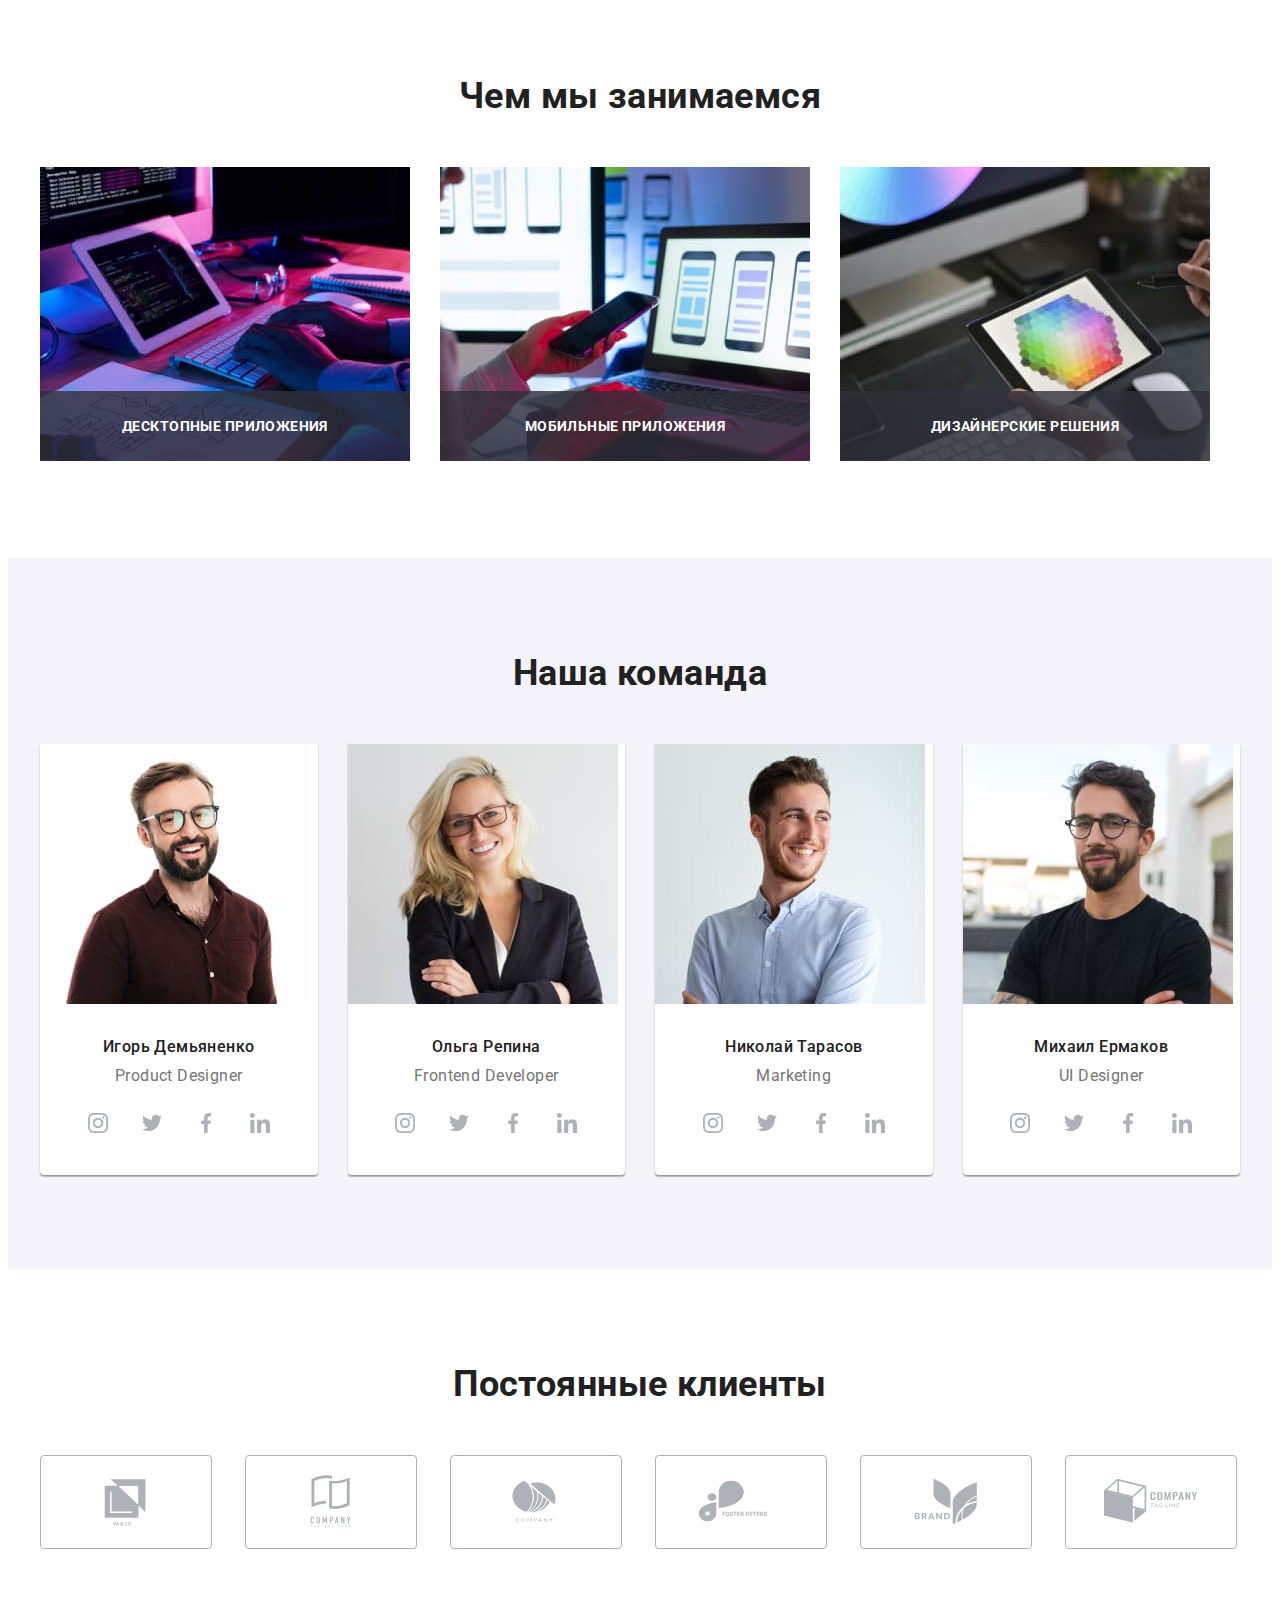
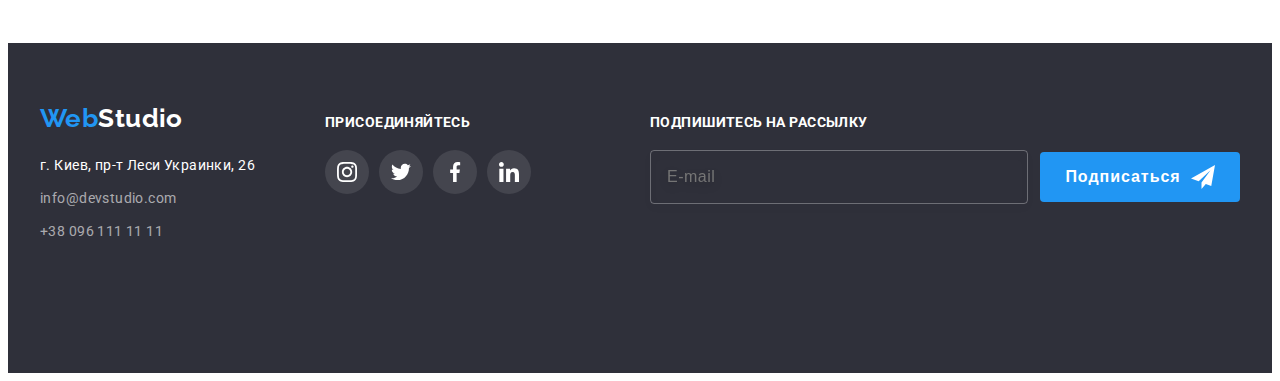
==== commit ab23878a: "Update index.html" ====
--- a/index.html
+++ b/index.html
@@ -57,6 +57,87 @@
             </a>
           </li>
         </ul>
+        <button type="button" class="mobmenu-btn-open">
+          <svg class="mobmenu-btn__open" width="40" height="40">
+            <use href="./images/icons.svg#icon-menu_40px"></use>
+          </svg>
+        </button>
+        <div class="mobmenu is-hidden">
+          <div class="mob-container">
+            <div class="mobmenu-top">
+              <button type="button" class="mobmenu-btn-close">
+                <svg class="mobmenu-btn__close" width="40" height="40">
+                  <use href="./images/icons.svg#icon-close_40px"></use>
+                </svg>
+              </button>
+              <ul class="mobmenu-nav list">
+                <li class="mobmenu-nav__item">
+                  <a href="./index.html" class="mobmenu-nav__link link mobmenu-nav__link--current"
+                    >Студия</a
+                  >
+                </li>
+                <li class="mobmenu-nav__item">
+                  <a href="./portfolio.html" class="mobmenu-nav__link link">Портфолио</a>
+                </li>
+                <li class="mobmenu-nav__item">
+                  <a href="./index.html" class="mobmenu-nav__link link">Контакты</a>
+                </li>
+              </ul>
+            </div>
+            <div class="mobmenu-bottom">
+              <ul class="list mobmenu-contacts">
+                <li class="mobmenu-contacts__tel">
+                  <a href="tel:+380961111111" class="mobmenu-contacts__link link">
+                    +38 096 111 11 11</a
+                  >
+                </li>
+                <li class="mobmenu-contacts__mail">
+                  <a href="mailto:info@devstudio.com" class="mobmenu-contacts__link link">
+                    info@devstudio.com</a
+                  >
+                </li>
+              </ul>
+              <ul class="mob-soc list">
+                <li class="mob-soc__item">
+                  <a
+                    href="#"
+                    class="mob-soc__link link"
+                    target="_blank"
+                    rel="noopener nofollow noreferrer"
+                    >Instagram</a
+                  >
+                </li>
+                <li class="mob-soc__item">
+                  <a
+                    href="#"
+                    class="mob-soc__link link"
+                    target="_blank"
+                    rel="noopener nofollow noreferrer"
+                    >Twitter</a
+                  >
+                </li>
+                <li class="mob-soc__item">
+                  <a
+                    href="#"
+                    class="mob-soc__link link"
+                    target="_blank"
+                    rel="noopener nofollow noreferrer"
+                    >Facebook</a
+                  >
+                </li>
+                <li class="mob-soc__item">
+                  <a
+                    href="#"
+                    class="mob-soc__link link"
+                    target="_blank"
+                    rel="noopener nofollow noreferrer"
+                    >Linkedin</a
+                  >
+                </li>
+              </ul>
+            </div>
+          </div>
+        </div>
       </div>
     </header>
     <!--------------Page content------------------------------>
@@ -578,5 +659,6 @@
       </div>
     </div>
     <script src="./js/modal.js"></script>
+    <script src="./js/mobile-menu.js"></script>
   </body>
 </html>
--- a/css/main.min.css
+++ b/css/main.min.css
@@ -1 +1 @@
-:root{--primary-text-color: #212121;--title-text-color: #212121;--accent-color: #2196f3;--primary-background-color: #ffffff;--text-color: #757575;--white-text-color: #ffffff;--filter-background-color: #f5f4fa;--card-set-gap: 30px;--hero-background-color: #2f303a;--icons-color: #afb1b8;--timing-function: cubic-bezier(0.4, 0, 0.2, 1);--duration: 250ms}.visually-hidden{position:absolute;width:1px;height:1px;margin:-1px;border:0;padding:0;white-space:nowrap;clip-path:inset(100%);clip:rect(0 0 0 0);overflow:hidden}.list{list-style:none;padding:0;margin:0}.link{text-decoration:none;color:inherit}h1,h2,h3,h4,h5,h6,p{margin:0}.img{display:block;max-width:100%;height:auto;width:100%}body{background:var(--primary-background-color);color:var(--primary-text-color);font-family:Roboto,sans-serif;font-size:14px;letter-spacing:.03em}.section-title{margin-bottom:50px;font-weight:700;font-size:36px;line-height:1.17;text-align:center}.container{width:100%;margin:0 auto;padding-left:15px;padding-right:15px}@media screen and (min-width: 480px){.container{width:480px}}@media screen and (min-width: 768px){.container{width:768px}}@media screen and (min-width: 1200px){.container{width:1200px}}.header{border-bottom:1px solid #ececec}.main-nav{display:flex;align-items:center}.main-nav__logo{font-weight:700;font-family:Raleway,sans-serif;font-size:26px;line-height:1.19;color:var(--primary-text-color)}.main-nav__logo .main-nav__lable{color:var(--accent-color)}.site-nav{display:flex;margin-left:93px;font-weight:500;line-height:1.14;letter-spacing:.02em}.site-nav__item+.site-nav__item{margin-left:50px}.site-nav__link{display:block;padding-top:32px;padding-bottom:32px;position:relative;transition-property:color;transition-duration:var(--duration);transition-timing-function:var(--timing-function)}.site-nav__link:hover,.site-nav__link:focus{color:var(--accent-color)}.site-nav__link--current{color:var(--accent-color)}.site-nav__link--current::after{content:"";position:absolute;width:100%;height:4px;left:0;bottom:-1px;background:var(--accent-color);border-radius:2px}.contacts{display:flex;margin-left:auto;font-weight:500;line-height:1.14;letter-spacing:.02em}.contacts__item{display:flex;align-items:center;justify-content:center}.contacts__item+.contacts__item{margin-left:50px}.contacts__link{padding-top:32px;padding-bottom:32px;color:var(--text-color);display:flex;align-items:center;justify-content:center;transition-property:color;transition-duration:var(--duration);transition-timing-function:var(--timing-function)}.contacts__link:hover,.contacts__link:focus{color:var(--accent-color)}.contacts__icon-mail{margin-right:10px;fill:currentColor}.contacts__icon-mail:hover,.contacts__icon-mail:focus{fill:var(--accent-color)}.contacts__icon-tel{margin-right:10px;fill:currentColor}.contacts__icon-tel:hover,.contacts__icon-tel:focus{fill:var(--accent-color)}.hero{padding-top:200px;padding-bottom:200px;max-width:1600px;height:600px;margin-left:auto;margin-right:auto;background-color:var(--hero-background-color);text-align:center;background-image:linear-gradient(rgba(47, 48, 58, 0.4), rgba(47, 48, 58, 0.4)),url(../images/img-hero.jpg);background-repeat:no-repeat;background-position:center;background-size:cover}.hero-title{max-width:696px;margin:0px auto 30px;font-weight:900;font-size:44px;line-height:1.36;color:var(--white-text-color);letter-spacing:.06em;text-transform:uppercase}.hero-button{border-radius:4px;border:none;padding:10px 32px;min-width:200px;box-shadow:0px 4px 4px rgba(0,0,0,.15);font-family:inherit;font-weight:700;font-size:16px;line-height:1.88;letter-spacing:.06em;background-color:var(--accent-color);color:var(--white-text-color);cursor:pointer;transition-property:background-color;transition-duration:var(--duration);transition-timing-function:var(--timing-function)}.hero-button:focus,.hero-button:hover{background-color:#188ce8}.specifics{padding-top:60px;padding-bottom:60px}@media screen and (min-width: 768px){.specifics{padding-top:60px;padding-bottom:60px}}@media screen and (min-width: 1200px){.specifics{padding-top:94px}}.specifics-list{display:flex;flex-wrap:wrap;gap:30px}.specifics-list__item{width:450px}@media screen and (min-width: 768px){.specifics-list__item{width:354px;width:calc((100% - 30px)/2)}}@media screen and (min-width: 1200px){.specifics-list__item{width:270px;width:calc((100% - 90px)/4)}}.specifics-list__item::before{content:"";height:120px;display:block;background-color:var(--filter-background-color);border-radius:4px;margin-bottom:30px}.specifics__icon-antenna::before{background-image:url(../images/icon-antenna.svg);content:"";background-repeat:no-repeat;background-position:center;background-size:auto}.specifics__icon-clock::before{background-image:url(../images/icon-clock.svg);content:"";background-repeat:no-repeat;background-position:center;background-size:auto}.specifics__icon-diagram::before{background-image:url(../images/icon-diagram.svg);content:"";background-repeat:no-repeat;background-position:center;background-size:auto}.specifics__icon-astronaut::before{background-image:url(../images/icon-astronaut.svg);content:"";background-repeat:no-repeat;background-position:center;background-size:auto}.specifics-list__title{margin-bottom:10px;font-weight:700;font-size:14px;line-height:1.14;text-transform:uppercase}.specifics-list__text{margin-bottom:0;font-weight:400;line-height:1.71;color:var(--text-color)}.function{padding-top:94px;padding-bottom:94px}@media screen and (max-width: 1200px){.function{display:none}}.work-list{display:flex}.work-list__item{position:relative;overflow:hidden}.work-list__item+.work-list__item{margin-left:var(--card-set-gap)}.work-list__text{position:absolute;bottom:3px;width:100%;height:70px;background-color:rgba(47,48,58,.8);opacity:1;display:flex;align-items:center;justify-content:center;color:var(--white-text-color);font-weight:700;line-height:1.1428571429;text-transform:uppercase;transform:translateX(0);transition-property:transform;transition-duration:var(--duration);transition-timing-function:linear;transition-delay:260ms}.work-list__text:hover,.work-list__text:focus{transform:translateX(-100%)}.team{background-color:#f5f4fa;padding-top:60px;padding-bottom:60px}@media screen and (min-width: 768px){.team{background-color:#f5f4fa;padding-top:60px;padding-bottom:60px}}@media screen and (min-width: 1200px){.team{background-color:#f5f4fa;padding-top:94px;padding-bottom:94px}}.team-list{display:flex;flex-wrap:wrap;gap:30px}.team-list__item{width:450px;background-color:var(--primary-background-color);box-shadow:0px 1px 3px rgba(0,0,0,.12),0px 1px 1px rgba(0,0,0,.14),0px 2px 1px rgba(0,0,0,.2);border-radius:0px 0px 4px 4px}@media screen and (min-width: 768px){.team-list__item{width:354px;width:calc((100% - 30px)/2);background-color:var(--primary-background-color);box-shadow:0px 1px 3px rgba(0,0,0,.12),0px 1px 1px rgba(0,0,0,.14),0px 2px 1px rgba(0,0,0,.2);border-radius:0px 0px 4px 4px}}@media screen and (min-width: 1200px){.team-list__item{width:270px;width:calc((100% - 90px)/4);background-color:var(--primary-background-color);box-shadow:0px 1px 3px rgba(0,0,0,.12),0px 1px 1px rgba(0,0,0,.14),0px 2px 1px rgba(0,0,0,.2);border-radius:0px 0px 4px 4px}}.data-team{padding-top:30px;padding-bottom:24px}@media screen and (min-width: 768px){.data-team{padding-top:30px;padding-bottom:24px}}@media screen and (min-width: 1200px){.data-team{padding-top:30px;padding-bottom:30px}}.data-team__title{margin-bottom:10px;font-weight:500;font-size:16px;line-height:1.19;text-align:center}.data-team__text{margin-bottom:16px;font-size:16px;line-height:1.19;text-align:center;color:var(--text-color)}.soc-profile{display:flex;justify-content:center}.soc-profile__item{width:44px;height:44px;margin-right:10px}.soc-profile__item:last-child{margin-right:0}.soc-profile__link{display:flex;align-items:center;justify-content:center;width:100%;height:100%;background-color:var(--primary-background-color);border-radius:50%;color:var(--icons-color);transition-property:background-color,color;transition-duration:var(--duration);transition-timing-function:var(--timing-function)}.soc-profile__link:hover,.soc-profile__link:focus{background-color:var(--accent-color);color:var(--white-text-color)}.soc-profile__icon{fill:currentColor}.customers{padding-top:60px;padding-bottom:60px}@media screen and (min-width: 768px){.customers{padding-top:60px;padding-bottom:60px}}@media screen and (min-width: 1200px){.customers{padding-top:94px;padding-bottom:94px}}.customers-list{display:flex;flex-wrap:wrap;gap:30px}.customers-list__item{width:calc((100% - 30px)/2)}@media screen and (min-width: 768px){.customers-list__item{width:calc((100% - 60px)/3)}}@media screen and (min-width: 1200px){.customers-list__item{width:calc((100% - 150px)/6)}}.customers-list__link{display:flex;justify-content:center;align-items:center;width:170px;height:92px;color:var(--icons-color);border:1px solid var(--icons-color);border-radius:4px;transition-property:border-color,color;transition-duration:var(--duration);transition-timing-function:var(--timing-function)}.customers-list__link:hover,.customers-list__link:focus{border-color:var(--accent-color);color:var(--accent-color)}.customers-list__icon{fill:currentColor}.customers-list__icon:hover,.customers-list__icon:focus{fill:var(--accent-color)}.bottons-list{display:flex;flex-wrap:wrap;gap:15px 8px;margin-bottom:40px;background-color:var(--primary-background-color)}@media screen and (min-width: 768px){.bottons-list{margin-bottom:30px;display:flex;justify-content:center}}@media screen and (min-width: 1200px){.bottons-list{margin-bottom:50px;display:flex;justify-content:center}}@media screen and (min-width: 768px){.bottons-list__item+.bottons-list__item{margin-left:8px}}@media screen and (min-width: 1200px){.bottons-list__item+.bottons-list__item{margin-left:8px}}.bottons-list__filter{padding:6px 22px;border-radius:4px;border:none;font-family:inherit;font-weight:500;font-size:16px;line-height:1.63;text-align:center;letter-spacing:.03em;background-color:var(--filter-background-color);cursor:pointer;transition-property:background-color,color,box-shadow;transition-duration:var(--duration);transition-timing-function:var(--timing-function)}.bottons-list__filter:focus,.bottons-list__filter:hover{background-color:var(--accent-color);color:var(--white-text-color);box-shadow:0px 3px 1px rgba(0,0,0,.1),0px 1px 2px rgba(0,0,0,.08),0px 2px 2px rgba(0,0,0,.12)}.bottons-list__filter--current{background-color:var(--accent-color);color:var(--white-text-color);box-shadow:0px 3px 1px rgba(0,0,0,.1),0px 1px 2px rgba(0,0,0,.08),0px 2px 2px rgba(0,0,0,.12)}.portfolio{padding-top:60px;padding-bottom:60px}@media screen and (min-width: 768px){.portfolio{padding-top:60px;padding-bottom:60px}}@media screen and (min-width: 1200px){.portfolio{padding-top:94px;padding-bottom:94px}}.card-set{display:flex;flex-wrap:wrap;gap:30px}@media screen and (min-width: 768px){.card-set__item{width:calc((100% - 30px)/2)}}@media screen and (min-width: 1200px){.card-set__item{width:calc((100% - 60px)/3)}}.card-set__link{display:block}.card-set__link:hover,.card-set__link:focus{box-shadow:0px 1px 1px rgba(0,0,0,.12),0px 4px 4px rgba(0,0,0,.06),1px 4px 6px rgba(0,0,0,.16)}.card-thumb{position:relative;overflow:hidden}.card-thumb__text{display:flex;position:absolute;top:0;left:0;width:100%;height:101%;padding:63px 24px;color:var(--white-text-color);background-color:rgba(33,150,243,.9);opacity:1;font-size:18px;line-height:1.5555555556;transform:translateY(100%);transition-property:transform,box-shadow;transition-duration:var(--duration);transition-timing-function:var(--timing-function)}.card-set__item:hover .card-thumb__text,.card-set__item:focus .card-thumb__text{transform:translateY(0)}.data-gallery{border:1px solid #eee;border-top:none;padding:20px 24px 20px 24px}.data-gallery__title{margin-bottom:4px;font-weight:700;font-size:18px;line-height:2;letter-spacing:.06em}.data-gallery__text{margin-top:0;font-weight:400;font-size:16px;line-height:1.88;color:var(--text-color)}.footer{background-color:var(--hero-background-color);padding-top:60px;padding-bottom:60px}@media screen and (min-width: 480px){.footer .container{text-align:center}}@media screen and (min-width: 768px){.footer .container{display:flex;flex-wrap:wrap;justify-content:center}}@media screen and (min-width: 1200px){.footer .container{display:flex;align-items:baseline;text-align:left}}.logo{margin-bottom:60px}@media screen and (min-width: 768px){.logo{margin-right:165px}}@media screen and (min-width: 1200px){.logo{margin-right:70px}}.logo__footer{display:inline-block;margin-bottom:20px;font-family:Raleway,sans-serif;font-weight:700;font-size:24px;line-height:1.17}.logo__footer:hover{color:var(--accent-color)}@media screen and (min-width: 1200px){.logo__footer{font-size:26px;line-height:1.19}}.logo__footer .logo__sign{color:var(--accent-color)}.logo__footer .logo__studio{color:var(--white-text-color)}.address-list{display:block;font-style:normal;font-family:"Roboto";font-weight:400;line-height:1.71}.address-list__item{margin-bottom:8px}@media screen and (min-width: 1200px){.address-list__item{margin-bottom:9px}}.address-list__link{color:var(--white-text-color);transition-property:color;transition-duration:var(--duration);transition-timing-function:var(--timing-function)}.address-list__link:hover,.address-list__link:focus{color:var(--accent-color)}.address-list__tel-link{color:rgba(255,255,255,.6);transition-property:color;transition-duration:250ms;transition-timing-function:var(--timing-function)}.address-list__tel-link:hover,.address-list__tel-link:focus{color:var(--accent-color)}.address-list__mail-link{color:rgba(255,255,255,.6);transition-property:color;transition-duration:250ms;transition-timing-function:var(--timing-function)}.address-list__mail-link:hover,.address-list__mail-link:focus{color:var(--accent-color)}.soc-networks{display:block;justify-content:center;margin-bottom:60px}.soc-networks__title,.signup-form__title{display:inline-block;margin-bottom:20px;font-family:"Roboto";font-weight:700;line-height:1.1428571429;letter-spacing:.03em;text-transform:uppercase;color:var(--white-text-color)}.soc-list{display:flex;justify-content:center;margin:0 auto}@media screen and (min-width: 1200px){.soc-list{display:flex;margin:0 auto}}.soc-list__item{width:44px;height:44px;margin-right:10px}.soc-list__item:last-child{margin-right:0}.soc-list__link{display:flex;align-items:center;justify-content:center;width:100%;height:100%;background-color:rgba(255,255,255,.1);border-radius:50%;color:var(--white-text-color);transition-property:background-color;transition-duration:var(--duration);transition-timing-function:var(--timing-function)}.soc-list__link:hover,.soc-list__link:focus{background-color:var(--accent-color);color:var(--white-text-color)}.soc-list__icon,.signup__icon{fill:currentColor}@media screen and (min-width: 1200px){.signup-form{margin-left:auto}}.signup{display:block;text-align:center}@media screen and (min-width: 1200px){.signup{display:flex;align-items:baseline}}.signup__email{min-width:358px;height:50px;border:1px solid rgba(255,255,255,.3);filter:drop-shadow(0px 4px 4px rgba(0, 0, 0, 0.15));border-radius:4px;padding-left:16px;margin-right:12px;outline:none;margin-bottom:20px;background-color:rgba(0,0,0,0);font-size:16px;line-height:1.25;letter-spacing:.03em;color:rgba(255,255,255,.6);cursor:pointer;transition-property:border-color;transition-duration:var(--duration);transition-timing-function:var(--timing-function)}.signup__email:focus,.signup__email:hover{border-color:var(--accent-color)}.signup__btn{align-items:center;justify-content:center;padding:0;width:200px;height:50px;border:none;background-color:var(--accent-color);border-radius:4px;font-weight:700;font-size:16px;line-height:1.875;letter-spacing:.06em;color:var(--white-text-color);cursor:pointer;transition-property:box-shadow,background-color;transition-duration:var(--duration);transition-timing-function:var(--timing-function)}@media screen and (min-width: 1200px){.signup__btn{display:flex}}.signup__btn:focus,.signup__btn:hover{box-shadow:0px 4px 4px rgba(0,0,0,.15);background-color:#188ce8}.signup__icon{margin-left:10px}.backdrop{position:fixed;top:0;width:100vw;height:100vh;background-color:rgba(0,0,0,.2);opacity:1;transition-property:opacity;transition-duration:var(--duration);transition-timing-function:var(--timing-function)}.modal{position:absolute;top:50%;left:50%;transform:translate(-50%, -50%);padding:40px;width:528px;height:581px;background-color:#fff;box-shadow:0px 1px 3px rgba(0,0,0,.12),0px 1px 1px rgba(0,0,0,.14),0px 2px 1px rgba(0,0,0,.2);border-radius:4px;opacity:1;transform:translate(-50%, -50%) scale(1);transition-property:transform,opacity;transition-duration:var(--duration);transition-timing-function:var(--timing-function)}.backdrop.is-hidden .modal{transform:translate(-50%, -50%) scale(0.5);opacity:0}.modal__close-btn{display:flex;justify-content:center;align-items:center;padding:0;background-color:#fff;width:30px;height:30px;border-radius:50%;border:1px solid rgba(0,0,0,.1);position:absolute;top:8px;right:8px;transition-property:fill,border-color;transition-duration:var(--duration);transition-timing-function:var(--timing-function)}.modal__close-btn:hover,.modal__close-btn:focus{fill:var(--accent-color);border-color:var(--accent-color)}.modal__icon-btn{cursor:pointer}textarea{resize:none}input{margin:0}.modal__title{margin-bottom:12px;font-weight:700;font-size:20px;line-height:1.15;text-align:center;letter-spacing:.03em;color:var(--primary-text-color)}.client-form{transition-property:border-color;transition-duration:var(--duration);transition-timing-function:var(--timing-function)}.client-name{position:relative;display:flex;flex-direction:column;margin-bottom:10px;transition-property:border-color;transition-duration:var(--duration);transition-timing-function:var(--timing-function)}.client-name__label{margin-bottom:4px;font-size:12px;line-height:1.1666666667;letter-spacing:.01em;color:var(--text-color)}.client-name__form{margin:0;padding-left:42px;height:40px;border:1px solid rgba(33,33,33,.2);border-radius:4px;outline:none;transition-property:border-color,fill;transition-duration:var(--duration);transition-timing-function:var(--timing-function)}.client-name:focus-within .client-name__form,.client-name:hover .client-name__form{border:1px solid var(--accent-color)}.client-name__icon{position:absolute;top:50%;left:12px;fill:var(--primary-text-color);transition-property:fill;transition-duration:var(--duration);transition-timing-function:var(--timing-function)}.client-name:focus-within .client-name__icon,.client-name:hover .client-name__icon{fill:var(--accent-color)}.client-tel{position:relative;display:flex;flex-direction:column;margin-bottom:10px}.client-tel__label{margin-bottom:4px;font-size:12px;line-height:1.1666666667;letter-spacing:.01em;color:var(--text-color)}.client-tel__form{margin:0;padding-left:42px;height:40px;border:1px solid rgba(33,33,33,.2);border-radius:4px;outline:none;transition-property:border-color,fill;transition-duration:var(--duration);transition-timing-function:var(--timing-function)}.client-tel:focus-within .client-tel__form,.client-tel:hover .client-tel__form{border:1px solid var(--accent-color)}.client-tel__icon{position:absolute;top:50%;left:12px;fill:var(--primary-text-color);transition-property:fill;transition-duration:var(--duration);transition-timing-function:var(--timing-function)}.client-tel:focus-within .client-tel__icon,.client-tel:hover .client-tel__icon{fill:var(--accent-color)}.client-mail{position:relative;display:flex;flex-direction:column;margin-bottom:10px}.client-mail__label{margin-bottom:4px;font-size:12px;line-height:1.1666666667;letter-spacing:.01em;color:var(--text-color)}.client-mail__form{margin:0;padding-left:42px;height:40px;border:1px solid rgba(33,33,33,.2);border-radius:4px;outline:none;transition-property:border-color,fill;transition-duration:var(--duration);transition-timing-function:var(--timing-function)}.client-mail:focus-within .client-mail__form,.client-mail:hover .client-mail__form{border:1px solid var(--accent-color)}.client-mail__icon{position:absolute;top:50%;left:12px;fill:var(--primary-text-color);transition-property:fill;transition-duration:var(--duration);transition-timing-function:var(--timing-function)}.client-mail:focus-within .client-mail__icon,.client-mail:hover .client-mail__icon{fill:var(--accent-color)}.client-msg{position:relative;display:flex;flex-direction:column;margin-bottom:20px}.client-msg__label{margin-bottom:4px;font-size:12px;line-height:1.1666666667;letter-spacing:.01em;color:var(--text-color)}.client-msg__form{margin:0;height:120px;padding:12px 16px;border:1px solid rgba(33,33,33,.2);border-radius:4px;outline:none;transition-property:border-color;transition-duration:var(--duration);transition-timing-function:var(--timing-function)}.client-msg__form:focus,.client-msg__form:hover{border-color:var(--accent-color)}.client-msg__form::placeholder{font-size:12px;line-height:1.1666666667;letter-spacing:.01em;color:rgba(117,117,117,.5)}.form-deal{display:flex;align-items:center;margin-bottom:30px}.form-deal__icon{display:inline-block;width:15px;height:16px;border:1px solid rgba(33,33,33,.2);border-radius:2px;margin-right:9px}.form-deal__checkbox:checked+.form-deal__icon{border-color:var(--accent-color);background-color:var(--accent-color);background-image:url(../images/icon-check.svg);background-repeat:no-repeat;background-position:center;background-size:auto;background-origin:border-box}.form-deal__text{margin-right:5px}.form-deal__link{color:var(--accent-color)}.client-form__btn{display:block;margin:0 auto;border-radius:4px;border:none;padding:10px 55px;min-width:200px;font-family:inherit;font-weight:700;font-size:16px;line-height:1.88;letter-spacing:.06em;background-color:#188ce8;color:var(--white-text-color);cursor:pointer;transition-property:box-shadow;transition-duration:var(--duration);transition-timing-function:var(--timing-function)}.client-form__btn:focus,.client-form__btn:hover{box-shadow:0px 4px 4px rgba(0,0,0,.15)}.is-hidden{opacity:0;pointer-events:none}/*# sourceMappingURL=main.min.css.map */+:root{--primary-text-color: #212121;--title-text-color: #212121;--accent-color: #2196f3;--primary-background-color: #ffffff;--text-color: #757575;--white-text-color: #ffffff;--filter-background-color: #f5f4fa;--card-set-gap: 30px;--hero-background-color: #2f303a;--icons-color: #afb1b8;--timing-function: cubic-bezier(0.4, 0, 0.2, 1);--duration: 250ms}.visually-hidden{position:absolute;width:1px;height:1px;margin:-1px;border:0;padding:0;white-space:nowrap;clip-path:inset(100%);clip:rect(0 0 0 0);overflow:hidden}.list{list-style:none;padding:0;margin:0}.link{text-decoration:none;color:inherit}h1,h2,h3,h4,h5,h6,p{margin:0}.img{display:block;max-width:100%;height:auto}body{background:var(--primary-background-color);color:var(--primary-text-color);font-family:Roboto,sans-serif;font-size:14px;letter-spacing:.03em}.section-title{margin-bottom:50px;font-weight:700;font-size:36px;line-height:1.17;text-align:center}.container{width:100%;margin:0 auto;padding-left:15px;padding-right:15px}@media screen and (min-width: 480px){.container{width:480px}}@media screen and (min-width: 768px){.container{width:768px}}@media screen and (min-width: 1200px){.container{width:1200px}}.header{border-bottom:1px solid #ececec}.main-nav{display:flex;align-items:center;justify-content:space-between;min-height:60px}@media screen and (min-width: 768px){.main-nav{display:flex;align-items:center}}@media screen and (min-width: 1200px){.main-nav{display:flex;align-items:center}}.main-nav__logo{font-weight:700;font-family:Raleway,sans-serif;font-size:24px;line-height:1.17;color:var(--primary-text-color)}@media screen and (min-width: 768px){.main-nav__logo{font-weight:700;font-family:Raleway,sans-serif;font-size:24px;line-height:1.17;color:var(--primary-text-color)}}@media screen and (min-width: 1200px){.main-nav__logo{font-weight:700;font-family:Raleway,sans-serif;font-size:26px;line-height:1.19;color:var(--primary-text-color)}}.main-nav__logo .main-nav__lable{color:var(--accent-color)}.site-nav{display:none}@media screen and (min-width: 768px){.site-nav{display:flex;margin-left:88px;font-weight:500;line-height:1.14;letter-spacing:.02em}}@media screen and (min-width: 1200px){.site-nav{display:flex;margin-left:93px;font-weight:500;line-height:1.14;letter-spacing:.02em}}.site-nav__item+.site-nav__item{margin-left:50px}.site-nav__link{display:block;padding-top:32px;padding-bottom:32px;position:relative;transition-property:color;transition-duration:var(--duration);transition-timing-function:var(--timing-function)}.site-nav__link:hover,.site-nav__link:focus{color:var(--accent-color)}.site-nav__link--current{color:var(--accent-color)}.site-nav__link--current::after{content:"";position:absolute;width:100%;height:4px;left:0;bottom:-1px;background:var(--accent-color);border-radius:2px}.contacts{display:none}@media screen and (min-width: 768px){.contacts{display:flex;flex-direction:column;font-weight:500;line-height:1.14;letter-spacing:.02em}}@media screen and (min-width: 1200px){.contacts{display:flex;margin-left:auto;font-weight:500;line-height:1.14;letter-spacing:.02em}}@media screen and (min-width: 768px){.contacts__item{display:flex;align-items:center;justify-content:center}}@media screen and (min-width: 1200px){.contacts__item{display:flex;align-items:center;justify-content:center}.contacts__item+.contacts__item{margin-left:50px}}.contacts__item:not(:last-child){margin-bottom:10px}.contacts__link{color:var(--text-color);display:flex;align-items:center;justify-content:center;transition-property:color;transition-duration:var(--duration);transition-timing-function:var(--timing-function)}@media screen and (min-width: 1200px){.contacts__link{padding-top:32px;padding-bottom:32px}}.contacts__link:hover,.contacts__link:focus{color:var(--accent-color)}.contacts__icon-mail{margin-right:10px;fill:currentColor}.contacts__icon-mail:hover,.contacts__icon-mail:focus{fill:var(--accent-color)}.contacts__icon-tel{margin-right:10px;fill:currentColor}.contacts__icon-tel:hover,.contacts__icon-tel:focus{fill:var(--accent-color)}.mobmenu-btn-open{display:flex;justify-content:center;align-items:center;padding:0;margin-bottom:15px;border:none;background-color:rgba(0,0,0,0);width:40px;height:40px;position:absolute;top:10px;right:15px}.mobmenu-btn-open:hover,.mobmenu-btn-open:focus{fill:var(--accent-color)}@media screen and (min-width: 768px){.mobmenu-btn-open{display:none}}@media screen and (min-width: 1200px){.mobmenu-btn-open{display:none}}.mobmenu{position:fixed;top:0;left:0;z-index:1;background-color:var(--primary-background-color);width:100vw;height:100vw;padding-top:10px;padding-bottom:48px}.mobmenu .mob-container{display:flex;flex-direction:column;justify-content:space-between;height:100%;overflow-y:auto}.mobmenu-btn-close{display:flex;justify-content:center;align-items:center;padding:0;margin-bottom:15px;background-color:#fff;width:40px;height:40px;border-radius:50%;border:1px solid rgba(0,0,0,.1);position:absolute;top:10px;right:15px;transition-property:fill,border-color;transition-duration:var(--duration);transition-timing-function:var(--timing-function)}.mobmenu-btn-close:hover,.mobmenu-btn-close:focus{fill:var(--accent-color);border-color:var(--accent-color)}.mobmenu-nav{margin-left:40px;margin-bottom:30px;font-weight:500;font-size:40px;line-height:1.18;letter-spacing:.02em}.mobmenu-nav__item:not(:last-child){margin-bottom:32px}.mobmenu-nav__link{transition-property:color;transition-duration:var(--duration);transition-timing-function:var(--timing-function)}.mobmenu-nav__link:hover,.mobmenu-nav__link:focus{color:var(--accent-color)}.mobmenu-nav__link--current{color:var(--accent-color)}.mobmenu-contacts{margin-left:40px;margin-bottom:64px}.mobmenu-contacts__tel{margin-bottom:32px;font-weight:500;font-size:34px;line-height:1.18;letter-spacing:.02em;color:var(--accent-color)}.mobmenu-contacts__mail{font-weight:500;font-size:24px;line-height:1.17;letter-spacing:.02em;color:var(--text-color);transition-property:color;transition-duration:var(--duration);transition-timing-function:var(--timing-function)}.mobmenu-contacts__mail:hover,.mobmenu-contacts__mail:focus{color:var(--accent-color)}.mob-soc{display:flex;margin-left:40px}.mob-soc__item:not(:last-child){margin-right:10px;padding-right:10px;border-right:1px solid rgba(33,33,33,.2)}.mob-soc__link{display:block;font-weight:500;font-size:18px;line-height:1.22;letter-spacing:.02em;text-align:center;color:var(--accent-color)}.hero{padding-top:118px;padding-bottom:118px;max-width:480px;height:400px;margin-left:auto;margin-right:auto;background-color:var(--hero-background-color);text-align:center;background-image:linear-gradient(rgba(47, 48, 58, 0.4), rgba(47, 48, 58, 0.4)),url(../images/mobile/heromob@1x.jpg);background-repeat:no-repeat;background-position:center;background-size:cover}@media(min-device-pixel-ratio: 2),(min-resolution: 192dpi),(min-resolution: 2dppx){.hero{background-image:linear-gradient(rgba(47, 48, 58, 0.4), rgba(47, 48, 58, 0.4)),url(../images/mobile/heromob@2x.jpg);background-repeat:no-repeat;background-position:center;background-size:cover}}@media screen and (min-width: 768px){.hero{padding-top:118px;padding-bottom:118px;max-width:768px;height:400px;margin-left:auto;margin-right:auto;background-color:var(--hero-background-color);text-align:center;background-image:linear-gradient(rgba(47, 48, 58, 0.4), rgba(47, 48, 58, 0.4)),url(../images/tablet/herotab@1x.jpg);background-repeat:no-repeat;background-position:center;background-size:cover}}@media screen and (min-width: 768px)and (min-device-pixel-ratio: 2),screen and (min-width: 768px)and (min-resolution: 192dpi),screen and (min-width: 768px)and (min-resolution: 2dppx){.hero{background-image:linear-gradient(rgba(47, 48, 58, 0.4), rgba(47, 48, 58, 0.4)),url(../images/tablet/herotab@2x.jpg);background-repeat:no-repeat;background-position:center;background-size:cover}}@media screen and (min-width: 1200px){.hero{padding-top:200px;padding-bottom:200px;max-width:1600px;height:600px;margin-left:auto;margin-right:auto;background-color:var(--hero-background-color);text-align:center;background-image:linear-gradient(rgba(47, 48, 58, 0.4), rgba(47, 48, 58, 0.4)),url(../images/desktop/herodesktop@1x.jpg);background-repeat:no-repeat;background-position:center;background-size:cover}}@media screen and (min-width: 1200px)and (min-device-pixel-ratio: 2),screen and (min-width: 1200px)and (min-resolution: 192dpi),screen and (min-width: 1200px)and (min-resolution: 2dppx){.hero{background-image:linear-gradient(rgba(47, 48, 58, 0.4), rgba(47, 48, 58, 0.4)),url(../images/desktop/herodesktop@2x.jpg);background-repeat:no-repeat;background-position:center;background-size:cover}}.hero-title{max-width:360px;margin:0px auto 30px;font-weight:900;font-size:26px;line-height:1.62;color:var(--white-text-color);letter-spacing:.06em;text-transform:uppercase}@media screen and (min-width: 768px){.hero-title{max-width:360px;margin:0px auto 30px;font-weight:900;font-size:26px;line-height:1.62;color:var(--white-text-color);letter-spacing:.06em;text-transform:uppercase}}@media screen and (min-width: 1200px){.hero-title{max-width:696px;margin:0px auto 30px;font-weight:900;font-size:44px;line-height:1.36;color:var(--white-text-color);letter-spacing:.06em;text-transform:uppercase}}.hero-button{border-radius:4px;border:none;padding:10px 32px;min-width:200px;box-shadow:0px 4px 4px rgba(0,0,0,.15);font-family:inherit;font-weight:700;font-size:16px;line-height:1.88;letter-spacing:.06em;background-color:var(--accent-color);color:var(--white-text-color);cursor:pointer;transition-property:background-color;transition-duration:var(--duration);transition-timing-function:var(--timing-function)}.hero-button:focus,.hero-button:hover{background-color:#188ce8}@media screen and (min-width: 768px){.hero-button{border-radius:4px;border:none;padding:10px 32px;min-width:200px;box-shadow:0px 4px 4px rgba(0,0,0,.15);font-family:inherit;font-weight:700;font-size:16px;line-height:1.88;letter-spacing:.06em;background-color:var(--accent-color);color:var(--white-text-color);cursor:pointer;transition-property:background-color;transition-duration:var(--duration);transition-timing-function:var(--timing-function)}.hero-button:focus,.hero-button:hover{background-color:#188ce8}}@media screen and (min-width: 1200px){.hero-button{border-radius:4px;border:none;padding:10px 32px;min-width:200px;box-shadow:0px 4px 4px rgba(0,0,0,.15);font-family:inherit;font-weight:700;font-size:16px;line-height:1.88;letter-spacing:.06em;background-color:var(--accent-color);color:var(--white-text-color);cursor:pointer;transition-property:background-color;transition-duration:var(--duration);transition-timing-function:var(--timing-function)}.hero-button:focus,.hero-button:hover{background-color:#188ce8}}.specifics{padding-top:60px;padding-bottom:60px}@media screen and (min-width: 768px){.specifics{padding-top:60px;padding-bottom:60px}}@media screen and (min-width: 1200px){.specifics{padding-top:94px}}.specifics-list{display:flex;flex-wrap:wrap;gap:30px}.specifics-list__item{width:450px}@media screen and (min-width: 768px){.specifics-list__item{width:354px;width:calc((100% - 30px)/2)}}@media screen and (min-width: 1200px){.specifics-list__item{width:270px;width:calc((100% - 90px)/4)}}.specifics-list__item::before{content:"";height:120px;display:block;background-color:var(--filter-background-color);border-radius:4px;margin-bottom:30px}.specifics__icon-antenna::before{background-image:url(../images/icon-antenna.svg);content:"";background-repeat:no-repeat;background-position:center;background-size:auto}.specifics__icon-clock::before{background-image:url(../images/icon-clock.svg);content:"";background-repeat:no-repeat;background-position:center;background-size:auto}.specifics__icon-diagram::before{background-image:url(../images/icon-diagram.svg);content:"";background-repeat:no-repeat;background-position:center;background-size:auto}.specifics__icon-astronaut::before{background-image:url(../images/icon-astronaut.svg);content:"";background-repeat:no-repeat;background-position:center;background-size:auto}.specifics-list__title{margin-bottom:10px;font-weight:700;font-size:14px;line-height:1.14;text-transform:uppercase}.specifics-list__text{margin-bottom:0;font-weight:400;line-height:1.71;color:var(--text-color)}.function{padding-top:94px;padding-bottom:94px}@media screen and (max-width: 1200px){.function{display:none}}.work-list{display:flex}.work-list__item{position:relative;overflow:hidden}.work-list__item+.work-list__item{margin-left:var(--card-set-gap)}.work-list__text{position:absolute;bottom:3px;width:100%;height:70px;background-color:rgba(47,48,58,.8);opacity:1;display:flex;align-items:center;justify-content:center;color:var(--white-text-color);font-weight:700;line-height:1.1428571429;text-transform:uppercase;transform:translateX(0);transition-property:transform;transition-duration:var(--duration);transition-timing-function:linear;transition-delay:260ms}.work-list__text:hover,.work-list__text:focus{transform:translateX(-100%)}.team{background-color:#f5f4fa;padding-top:60px;padding-bottom:60px}@media screen and (min-width: 768px){.team{background-color:#f5f4fa;padding-top:60px;padding-bottom:60px}}@media screen and (min-width: 1200px){.team{background-color:#f5f4fa;padding-top:94px;padding-bottom:94px}}.team-list{display:flex;flex-wrap:wrap;gap:30px}.team-list__item{width:450px;background-color:var(--primary-background-color);box-shadow:0px 1px 3px rgba(0,0,0,.12),0px 1px 1px rgba(0,0,0,.14),0px 2px 1px rgba(0,0,0,.2);border-radius:0px 0px 4px 4px}@media screen and (min-width: 768px){.team-list__item{width:354px;width:calc((100% - 30px)/2);background-color:var(--primary-background-color);box-shadow:0px 1px 3px rgba(0,0,0,.12),0px 1px 1px rgba(0,0,0,.14),0px 2px 1px rgba(0,0,0,.2);border-radius:0px 0px 4px 4px}}@media screen and (min-width: 1200px){.team-list__item{width:270px;width:calc((100% - 90px)/4);background-color:var(--primary-background-color);box-shadow:0px 1px 3px rgba(0,0,0,.12),0px 1px 1px rgba(0,0,0,.14),0px 2px 1px rgba(0,0,0,.2);border-radius:0px 0px 4px 4px}}.data-team{padding-top:30px;padding-bottom:24px}@media screen and (min-width: 768px){.data-team{padding-top:30px;padding-bottom:24px}}@media screen and (min-width: 1200px){.data-team{padding-top:30px;padding-bottom:30px}}.data-team__title{margin-bottom:10px;font-weight:500;font-size:16px;line-height:1.19;text-align:center}.data-team__text{margin-bottom:16px;font-size:16px;line-height:1.19;text-align:center;color:var(--text-color)}.soc-profile{display:flex;justify-content:center}.soc-profile__item{width:44px;height:44px;margin-right:10px}.soc-profile__item:last-child{margin-right:0}.soc-profile__link{display:flex;align-items:center;justify-content:center;width:100%;height:100%;background-color:var(--primary-background-color);border-radius:50%;color:var(--icons-color);transition-property:background-color,color;transition-duration:var(--duration);transition-timing-function:var(--timing-function)}.soc-profile__link:hover,.soc-profile__link:focus{background-color:var(--accent-color);color:var(--white-text-color)}.soc-profile__icon{fill:currentColor}.customers{padding-top:60px;padding-bottom:60px}@media screen and (min-width: 768px){.customers{padding-top:60px;padding-bottom:60px}}@media screen and (min-width: 1200px){.customers{padding-top:94px;padding-bottom:94px}}.customers-list{display:flex;flex-wrap:wrap;gap:30px}.customers-list__item{width:calc((100% - 30px)/2)}@media screen and (min-width: 768px){.customers-list__item{width:calc((100% - 60px)/3)}}@media screen and (min-width: 1200px){.customers-list__item{width:calc((100% - 150px)/6)}}.customers-list__link{display:flex;justify-content:center;align-items:center;width:170px;height:92px;color:var(--icons-color);border:1px solid var(--icons-color);border-radius:4px;transition-property:border-color,color;transition-duration:var(--duration);transition-timing-function:var(--timing-function)}.customers-list__link:hover,.customers-list__link:focus{border-color:var(--accent-color);color:var(--accent-color)}.customers-list__icon{fill:currentColor}.customers-list__icon:hover,.customers-list__icon:focus{fill:var(--accent-color)}.bottons-list{display:flex;flex-wrap:wrap;gap:15px 8px;margin-bottom:40px;background-color:var(--primary-background-color)}@media screen and (min-width: 768px){.bottons-list{margin-bottom:30px;display:flex;justify-content:center}}@media screen and (min-width: 1200px){.bottons-list{margin-bottom:50px;display:flex;justify-content:center}}@media screen and (min-width: 768px){.bottons-list__item+.bottons-list__item{margin-left:8px}}@media screen and (min-width: 1200px){.bottons-list__item+.bottons-list__item{margin-left:8px}}.bottons-list__filter{padding:6px 22px;border-radius:4px;border:none;font-family:inherit;font-weight:500;font-size:16px;line-height:1.63;text-align:center;letter-spacing:.03em;background-color:var(--filter-background-color);cursor:pointer;transition-property:background-color,color,box-shadow;transition-duration:var(--duration);transition-timing-function:var(--timing-function)}.bottons-list__filter:focus,.bottons-list__filter:hover{background-color:var(--accent-color);color:var(--white-text-color);box-shadow:0px 3px 1px rgba(0,0,0,.1),0px 1px 2px rgba(0,0,0,.08),0px 2px 2px rgba(0,0,0,.12)}.bottons-list__filter--current{background-color:var(--accent-color);color:var(--white-text-color);box-shadow:0px 3px 1px rgba(0,0,0,.1),0px 1px 2px rgba(0,0,0,.08),0px 2px 2px rgba(0,0,0,.12)}.portfolio{padding-top:60px;padding-bottom:60px}@media screen and (min-width: 768px){.portfolio{padding-top:60px;padding-bottom:60px}}@media screen and (min-width: 1200px){.portfolio{padding-top:94px;padding-bottom:94px}}.card-set{display:flex;flex-wrap:wrap;gap:30px}.card-set__item{width:450px;height:100%}@media screen and (min-width: 768px){.card-set__item{width:354px;width:calc((100% - 30px)/2)}}@media screen and (min-width: 1200px){.card-set__item{width:370px;width:calc((100% - 60px)/3)}}.card-set__link{display:flex;flex-direction:column}@media screen and (min-width: 1200px){.card-set__link{display:block}.card-set__link:hover,.card-set__link:focus{box-shadow:0px 1px 1px rgba(0,0,0,.12),0px 4px 4px rgba(0,0,0,.06),1px 4px 6px rgba(0,0,0,.16)}}.card-thumb{position:relative;overflow:hidden}.card-thumb__text{display:flex;position:absolute;top:0;left:0;width:100%;height:101%;padding:63px 24px;color:var(--white-text-color);background-color:rgba(33,150,243,.9);opacity:1;font-size:18px;line-height:1.5555555556;transform:translateY(100%);transition-property:transform,box-shadow;transition-duration:var(--duration);transition-timing-function:var(--timing-function)}.card-set__item:hover .card-thumb__text,.card-set__item:focus .card-thumb__text{transform:translateY(0)}.data-gallery{flex-grow:1;border:1px solid #eee;border-top:none;padding:20px 24px 20px 24px}@media screen and (min-width: 768px){.data-gallery{border:1px solid #eee;border-top:none;padding:20px 24px 20px 24px}}.data-gallery__title{margin-bottom:4px;font-weight:700;font-size:18px;line-height:2;letter-spacing:.06em}.data-gallery__text{margin-top:0;font-weight:400;font-size:16px;line-height:1.88;color:var(--text-color)}.footer{background-color:var(--hero-background-color);padding-top:60px;padding-bottom:60px}@media screen and (min-width: 480px){.footer .container{text-align:center}}@media screen and (min-width: 768px){.footer .container{display:flex;flex-wrap:wrap;justify-content:center}}@media screen and (min-width: 1200px){.footer .container{display:flex;align-items:baseline;text-align:left}}.logo{margin-bottom:60px}@media screen and (min-width: 768px){.logo{margin-right:165px}}@media screen and (min-width: 1200px){.logo{margin-right:70px}}.logo__footer{display:inline-block;margin-bottom:20px;font-family:Raleway,sans-serif;font-weight:700;font-size:24px;line-height:1.17}.logo__footer:hover{color:var(--accent-color)}@media screen and (min-width: 1200px){.logo__footer{font-size:26px;line-height:1.19}}.logo__footer .logo__sign{color:var(--accent-color)}.logo__footer .logo__studio{color:var(--white-text-color)}.address-list{display:block;font-style:normal;font-family:"Roboto";font-weight:400;line-height:1.71}.address-list__item{margin-bottom:8px}@media screen and (min-width: 1200px){.address-list__item{margin-bottom:9px}}.address-list__link{color:var(--white-text-color);transition-property:color;transition-duration:var(--duration);transition-timing-function:var(--timing-function)}.address-list__link:hover,.address-list__link:focus{color:var(--accent-color)}.address-list__tel-link{color:rgba(255,255,255,.6);transition-property:color;transition-duration:250ms;transition-timing-function:var(--timing-function)}.address-list__tel-link:hover,.address-list__tel-link:focus{color:var(--accent-color)}.address-list__mail-link{color:rgba(255,255,255,.6);transition-property:color;transition-duration:250ms;transition-timing-function:var(--timing-function)}.address-list__mail-link:hover,.address-list__mail-link:focus{color:var(--accent-color)}.soc-networks{display:block;justify-content:center;margin-bottom:60px}.soc-networks__title,.signup-form__title{display:inline-block;margin-bottom:20px;font-family:"Roboto";font-weight:700;line-height:1.1428571429;letter-spacing:.03em;text-transform:uppercase;color:var(--white-text-color)}.soc-list{display:flex;justify-content:center;margin:0 auto}@media screen and (min-width: 1200px){.soc-list{display:flex;margin:0 auto}}.soc-list__item{width:44px;height:44px;margin-right:10px}.soc-list__item:last-child{margin-right:0}.soc-list__link{display:flex;align-items:center;justify-content:center;width:100%;height:100%;background-color:rgba(255,255,255,.1);border-radius:50%;color:var(--white-text-color);transition-property:background-color;transition-duration:var(--duration);transition-timing-function:var(--timing-function)}.soc-list__link:hover,.soc-list__link:focus{background-color:var(--accent-color);color:var(--white-text-color)}.soc-list__icon,.signup__icon{fill:currentColor}@media screen and (min-width: 1200px){.signup-form{margin-left:auto}}.signup{display:block;text-align:center}@media screen and (min-width: 1200px){.signup{display:flex;align-items:baseline}}.signup__email{min-width:358px;height:50px;border:1px solid rgba(255,255,255,.3);filter:drop-shadow(0px 4px 4px rgba(0, 0, 0, 0.15));border-radius:4px;padding-left:16px;margin-right:12px;outline:none;margin-bottom:20px;background-color:rgba(0,0,0,0);font-size:16px;line-height:1.25;letter-spacing:.03em;color:rgba(255,255,255,.6);cursor:pointer;transition-property:border-color;transition-duration:var(--duration);transition-timing-function:var(--timing-function)}.signup__email:focus,.signup__email:hover{border-color:var(--accent-color)}.signup__btn{align-items:center;justify-content:center;padding:0;width:200px;height:50px;border:none;background-color:var(--accent-color);border-radius:4px;font-weight:700;font-size:16px;line-height:1.875;letter-spacing:.06em;color:var(--white-text-color);cursor:pointer;transition-property:box-shadow,background-color;transition-duration:var(--duration);transition-timing-function:var(--timing-function)}@media screen and (min-width: 1200px){.signup__btn{display:flex}}.signup__btn:focus,.signup__btn:hover{box-shadow:0px 4px 4px rgba(0,0,0,.15);background-color:#188ce8}.signup__icon{margin-left:10px}.backdrop{position:fixed;top:0;width:100vw;height:100vh;background-color:rgba(0,0,0,.2);opacity:1;transition-property:opacity;transition-duration:var(--duration);transition-timing-function:var(--timing-function)}.modal{position:absolute;top:50%;left:50%;transform:translate(-50%, -50%);padding:40px;width:450px;height:609px;background-color:#fff;box-shadow:0px 1px 3px rgba(0,0,0,.12),0px 1px 1px rgba(0,0,0,.14),0px 2px 1px rgba(0,0,0,.2);border-radius:4px;opacity:1;transform:translate(-50%, -50%) scale(1);transition-property:transform,opacity;transition-duration:var(--duration);transition-timing-function:var(--timing-function)}.backdrop.is-hidden .modal{transform:translate(-50%, -50%) scale(0.5);opacity:0}@media screen and (min-width: 1200px){.modal{width:528px;height:581px}}.modal__close-btn{display:flex;justify-content:center;align-items:center;padding:0;background-color:#fff;width:30px;height:30px;border-radius:50%;border:1px solid rgba(0,0,0,.1);position:absolute;top:8px;right:8px;transition-property:fill,border-color;transition-duration:var(--duration);transition-timing-function:var(--timing-function)}.modal__close-btn:hover,.modal__close-btn:focus{fill:var(--accent-color);border-color:var(--accent-color)}.modal__icon-btn{cursor:pointer}textarea{resize:none}input{margin:0}.modal__title{margin-bottom:12px;font-weight:700;font-size:20px;line-height:1.5;text-align:center;letter-spacing:.03em;color:var(--primary-text-color)}@media screen and (min-width: 1200px){.modal__title{line-height:1.15}}.client-form{transition-property:border-color;transition-duration:var(--duration);transition-timing-function:var(--timing-function)}.client-name{position:relative;display:flex;flex-direction:column;margin-bottom:10px;transition-property:border-color;transition-duration:var(--duration);transition-timing-function:var(--timing-function)}.client-name__label{margin-bottom:4px;font-size:12px;line-height:1.1666666667;letter-spacing:.01em;color:var(--text-color)}.client-name__form{margin:0;padding-left:42px;height:40px;border:1px solid rgba(33,33,33,.2);border-radius:4px;outline:none;transition-property:border-color,fill;transition-duration:var(--duration);transition-timing-function:var(--timing-function)}.client-name:focus-within .client-name__form,.client-name:hover .client-name__form{border:1px solid var(--accent-color)}.client-name__icon{position:absolute;top:50%;left:12px;fill:var(--primary-text-color);transition-property:fill;transition-duration:var(--duration);transition-timing-function:var(--timing-function)}.client-name:focus-within .client-name__icon,.client-name:hover .client-name__icon{fill:var(--accent-color)}.client-tel{position:relative;display:flex;flex-direction:column;margin-bottom:10px}.client-tel__label{margin-bottom:4px;font-size:12px;line-height:1.1666666667;letter-spacing:.01em;color:var(--text-color)}.client-tel__form{margin:0;padding-left:42px;height:40px;border:1px solid rgba(33,33,33,.2);border-radius:4px;outline:none;transition-property:border-color,fill;transition-duration:var(--duration);transition-timing-function:var(--timing-function)}.client-tel:focus-within .client-tel__form,.client-tel:hover .client-tel__form{border:1px solid var(--accent-color)}.client-tel__icon{position:absolute;top:50%;left:12px;fill:var(--primary-text-color);transition-property:fill;transition-duration:var(--duration);transition-timing-function:var(--timing-function)}.client-tel:focus-within .client-tel__icon,.client-tel:hover .client-tel__icon{fill:var(--accent-color)}.client-mail{position:relative;display:flex;flex-direction:column;margin-bottom:10px}.client-mail__label{margin-bottom:4px;font-size:12px;line-height:1.1666666667;letter-spacing:.01em;color:var(--text-color)}.client-mail__form{margin:0;padding-left:42px;height:40px;border:1px solid rgba(33,33,33,.2);border-radius:4px;outline:none;transition-property:border-color,fill;transition-duration:var(--duration);transition-timing-function:var(--timing-function)}.client-mail:focus-within .client-mail__form,.client-mail:hover .client-mail__form{border:1px solid var(--accent-color)}.client-mail__icon{position:absolute;top:50%;left:12px;fill:var(--primary-text-color);transition-property:fill;transition-duration:var(--duration);transition-timing-function:var(--timing-function)}.client-mail:focus-within .client-mail__icon,.client-mail:hover .client-mail__icon{fill:var(--accent-color)}.client-msg{position:relative;display:flex;flex-direction:column;margin-bottom:20px}.client-msg__label{margin-bottom:4px;font-size:14px;line-height:1.1428571429;letter-spacing:.01em;color:var(--text-color)}@media screen and (min-width: 1200px){.client-msg__label{font-size:12px;line-height:1.1666666667}}.client-msg__form{margin:0;height:120px;padding:12px 16px;border:1px solid rgba(33,33,33,.2);border-radius:4px;outline:none;transition-property:border-color;transition-duration:var(--duration);transition-timing-function:var(--timing-function)}.client-msg__form:focus,.client-msg__form:hover{border-color:var(--accent-color)}.client-msg__form::placeholder{font-size:12px;line-height:1.1666666667;letter-spacing:.01em;color:rgba(117,117,117,.5)}.form-deal{display:flex;align-items:center;margin-bottom:30px}.form-deal__icon{display:inline-block;width:15px;height:16px;border:1px solid var(--primary-text-color);border-radius:2px;margin-right:9px}@media screen and (min-width: 1200px){.form-deal__icon{margin-right:9px;border:1px solid rgba(33,33,33,.2)}}.form-deal__checkbox:checked+.form-deal__icon{border-color:var(--accent-color);background-color:var(--accent-color);background-image:url(../images/icon-check.svg);background-repeat:no-repeat;background-position:center;background-size:auto;background-origin:border-box}.form-deal__text{font-size:12px;line-height:1.17}@media screen and (min-width: 1200px){.form-deal__text{margin-right:5px;line-height:1.71}}.form-deal__link{color:var(--accent-color);font-size:12px;line-height:1.17}@media screen and (min-width: 1200px){.form-deal__link{line-height:1.71}}.client-form__btn{display:block;margin:0 auto;border-radius:4px;border:none;padding:10px 55px;min-width:200px;font-family:inherit;font-weight:700;font-size:16px;line-height:1.88;letter-spacing:.06em;background-color:#188ce8;color:var(--white-text-color);cursor:pointer;transition-property:box-shadow;transition-duration:var(--duration);transition-timing-function:var(--timing-function)}.client-form__btn:focus,.client-form__btn:hover{box-shadow:0px 4px 4px rgba(0,0,0,.15)}.is-hidden{opacity:0;pointer-events:none}/*# sourceMappingURL=main.min.css.map */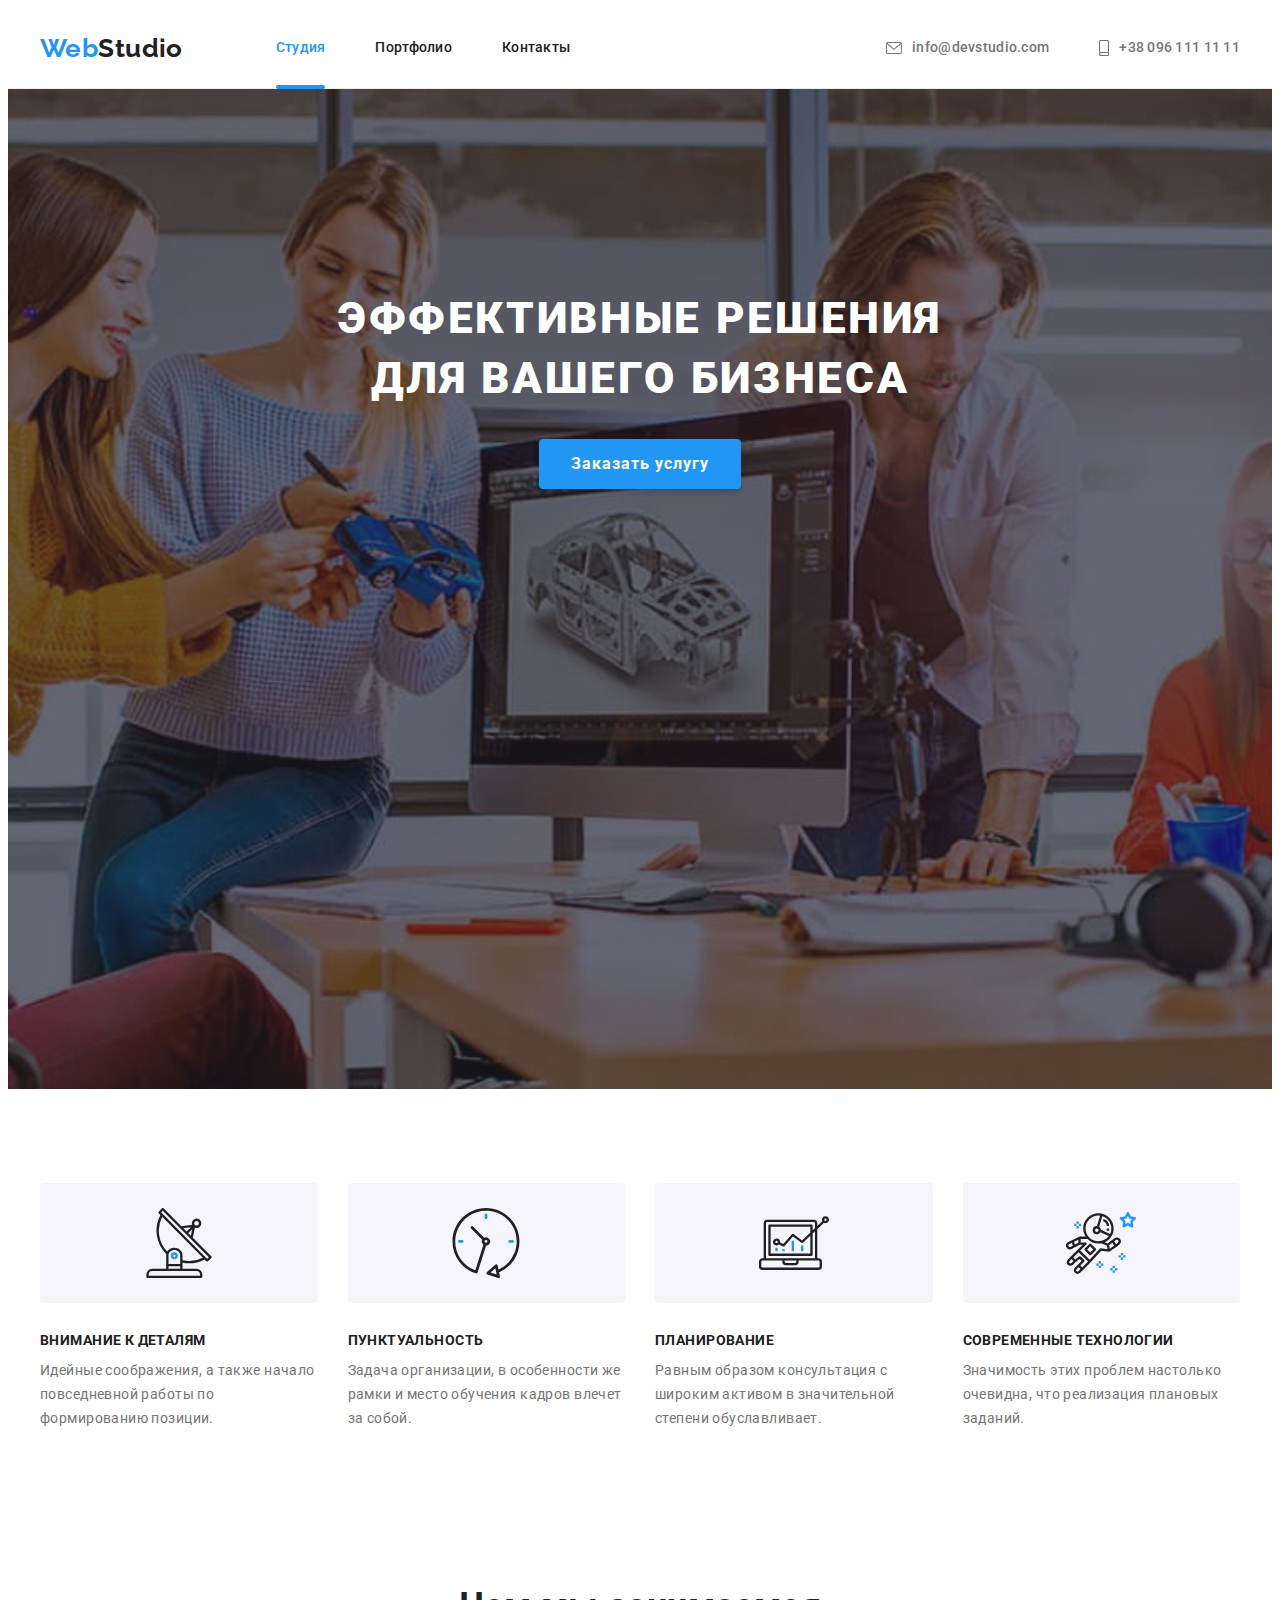
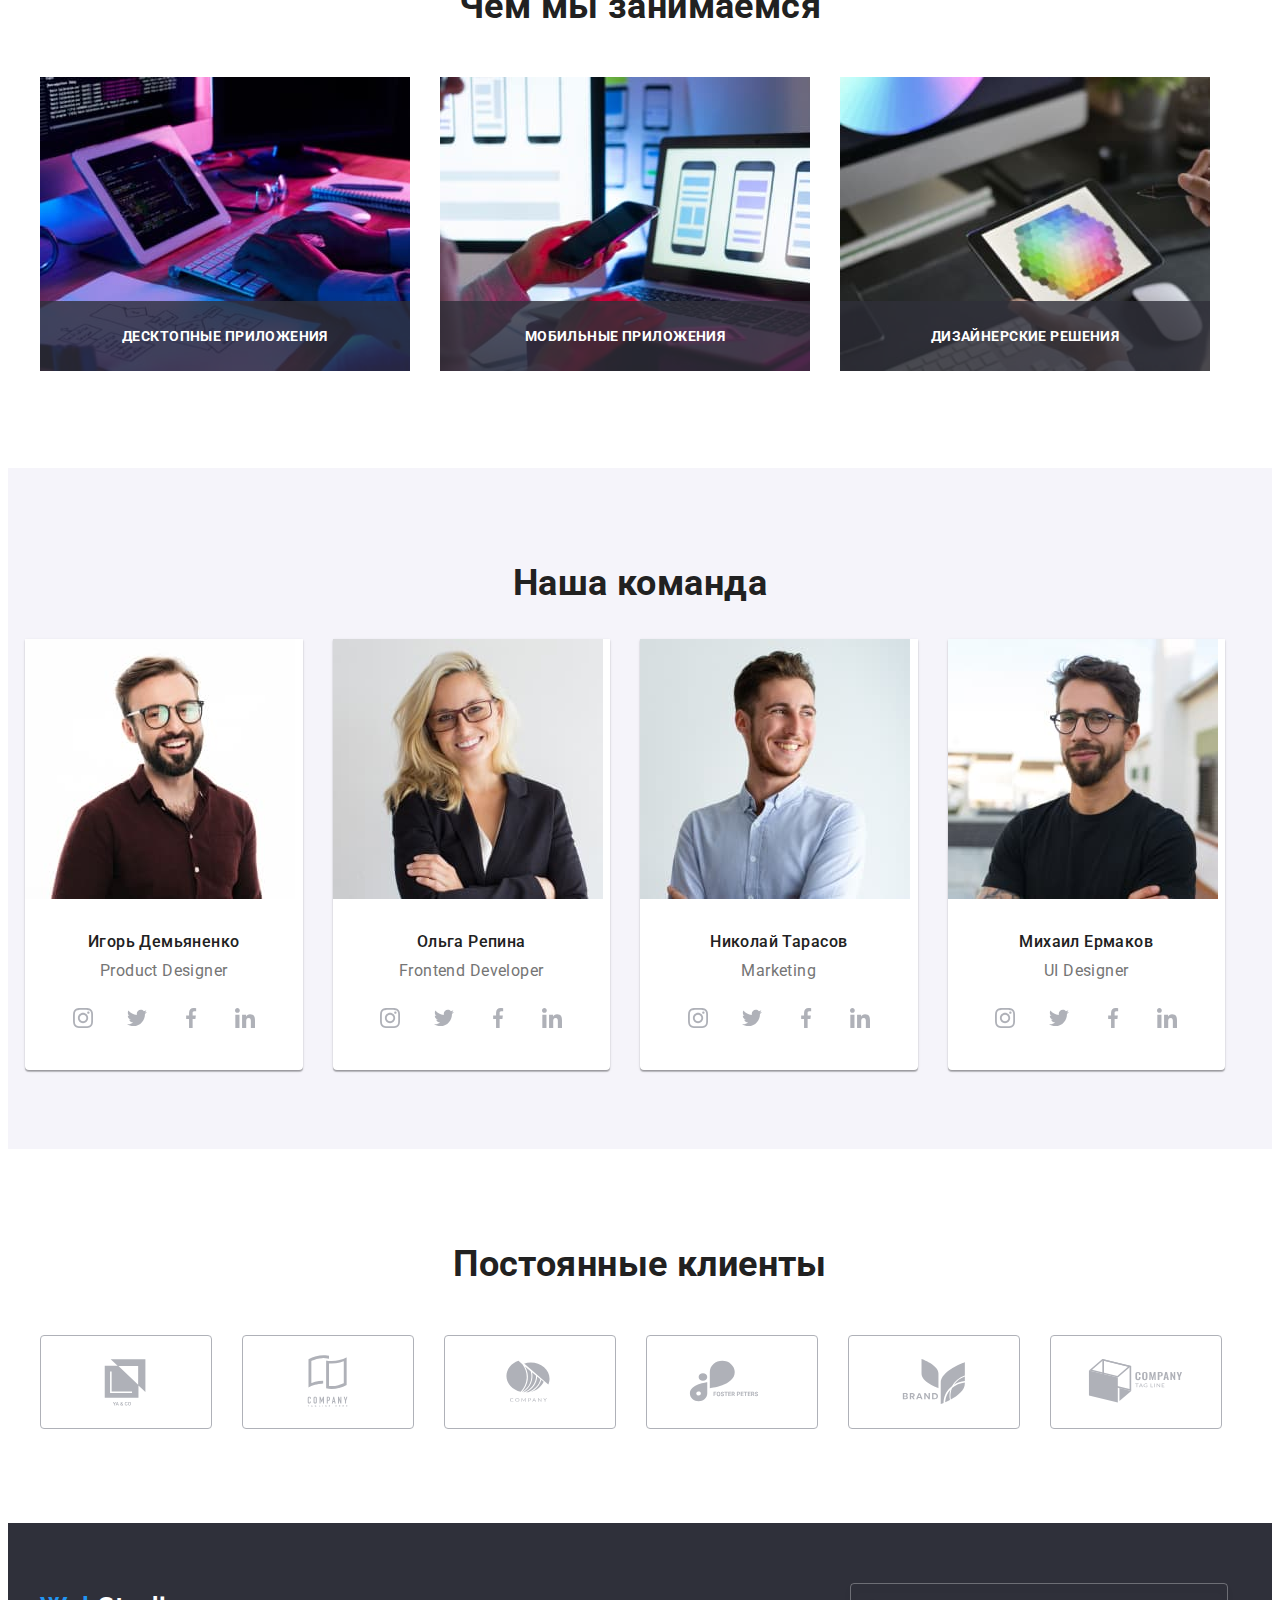
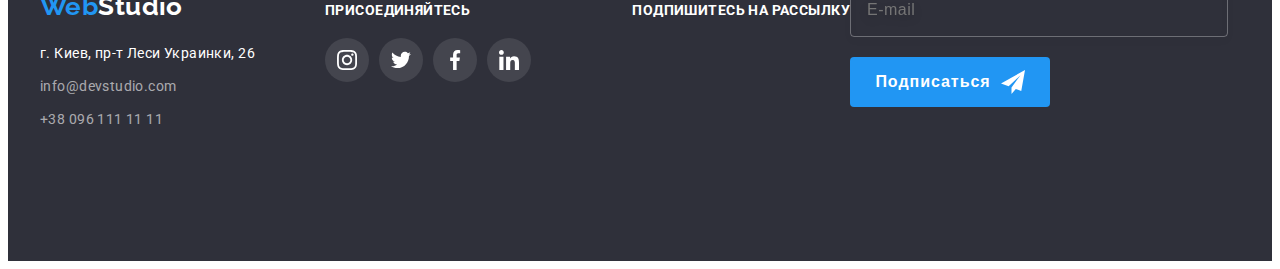
==== commit b5350fc7: "Update index.html" ====
--- a/index.html
+++ b/index.html
@@ -242,14 +242,18 @@
                 <source
                   media="(min-width: 768px)"
                   srcset="./images/tablet/team1tab@1x.jpg 1x, ./images/tablet/team1tab@2x.jpg 2x"
-                  sizes="#"
                 />
                 <source
                   media="(min-width: 480px)"
                   srcset="./images/mobile/team1mob@1x.jpg 1x, ./images/mobile/team1mob@2x.jpg 2x"
-                  sizes="#"
-                />
-                <img src="./images/team1.jpg" alt="man Ihor" class="team-list__card" />
+                />
+                <img
+                  src="./images/team1.jpg"
+                  alt="man Ihor"
+                  class="team-list__card"
+                  width="270"
+                  height="260"
+                />
               </picture>
               <div class="data-team">
                 <h3 class="data-team__title">Игорь Демьяненко</h3>
@@ -298,14 +302,18 @@
                 <source
                   media="(min-width: 768px)"
                   srcset="./images/tablet/team2tab@1x.jpg 1x, ./images/tablet/team2tab@2x.jpg 2x"
-                  sizes="#"
                 />
                 <source
                   media="(min-width: 480px)"
                   srcset="./images/mobile/team2mob@1x.jpg 1x, ./images/mobile/team2mob@2x.jpg 2x"
-                  sizes="#"
-                />
-                <img src="./images/team2.jpg" alt="woman Olha" class="team-list__card" />
+                />
+                <img
+                  src="./images/team2.jpg"
+                  alt="woman Olha"
+                  class="team-list__card"
+                  width="270"
+                  height="260"
+                />
               </picture>
               <div class="data-team">
                 <h3 class="data-team__title">Ольга Репина</h3>
@@ -354,14 +362,18 @@
                 <source
                   media="(min-width: 768px)"
                   srcset="./images/tablet/team3tab@1x.jpg 1x, ./images/tablet/team3tab@2x.jpg 2x"
-                  sizes="#"
                 />
                 <source
                   media="(min-width: 480px)"
                   srcset="./images/mobile/team3mob@1x.jpg 1x, ./images/mobile/team3mob@2x.jpg 2x"
-                  sizes="#"
-                />
-                <img src="./images/team3.jpg" alt="man Nikolai" class="team-list__card" />
+                />
+                <img
+                  src="./images/team3.jpg"
+                  alt="man Nikolai"
+                  class="team-list__card"
+                  width="270"
+                  height="260"
+                />
               </picture>
               <div class="data-team">
                 <h3 class="data-team__title">Николай Тарасов</h3>
@@ -410,14 +422,18 @@
                 <source
                   media="(min-width: 768px)"
                   srcset="./images/tablet/team4tab@1x.jpg 1x, ./images/tablet/team4tab@2x.jpg 2x"
-                  sizes="#"
                 />
                 <source
                   media="(min-width: 480px)"
                   srcset="./images/mobile/team4mob@1x.jpg 1x, ./images/mobile/team4mob@2x.jpg 2x"
-                  sizes="#"
-                />
-                <img src=".//images/team4.jpg" alt="man Mihail" class="team-list__card" />
+                />
+                <img
+                  src="./images/team4.jpg"
+                  alt="man Mihail"
+                  class="team-list__card"
+                  width="270"
+                  height="260"
+                />
               </picture>
               <div class="data-team">
                 <h3 class="data-team__title">Михаил Ермаков</h3>
--- a/css/main.min.css
+++ b/css/main.min.css
@@ -1 +1 @@
-:root{--primary-text-color: #212121;--title-text-color: #212121;--accent-color: #2196f3;--primary-background-color: #ffffff;--text-color: #757575;--white-text-color: #ffffff;--filter-background-color: #f5f4fa;--card-set-gap: 30px;--hero-background-color: #2f303a;--icons-color: #afb1b8;--timing-function: cubic-bezier(0.4, 0, 0.2, 1);--duration: 250ms}.visually-hidden{position:absolute;width:1px;height:1px;margin:-1px;border:0;padding:0;white-space:nowrap;clip-path:inset(100%);clip:rect(0 0 0 0);overflow:hidden}.list{list-style:none;padding:0;margin:0}.link{text-decoration:none;color:inherit}h1,h2,h3,h4,h5,h6,p{margin:0}.img{display:block;max-width:100%;height:auto}body{background:var(--primary-background-color);color:var(--primary-text-color);font-family:Roboto,sans-serif;font-size:14px;letter-spacing:.03em}.section-title{margin-bottom:50px;font-weight:700;font-size:36px;line-height:1.17;text-align:center}.container{width:100%;margin:0 auto;padding-left:15px;padding-right:15px}@media screen and (min-width: 480px){.container{width:480px}}@media screen and (min-width: 768px){.container{width:768px}}@media screen and (min-width: 1200px){.container{width:1200px}}.header{border-bottom:1px solid #ececec}.main-nav{display:flex;align-items:center;justify-content:space-between;min-height:60px}@media screen and (min-width: 768px){.main-nav{display:flex;align-items:center}}@media screen and (min-width: 1200px){.main-nav{display:flex;align-items:center}}.main-nav__logo{font-weight:700;font-family:Raleway,sans-serif;font-size:24px;line-height:1.17;color:var(--primary-text-color)}@media screen and (min-width: 768px){.main-nav__logo{font-weight:700;font-family:Raleway,sans-serif;font-size:24px;line-height:1.17;color:var(--primary-text-color)}}@media screen and (min-width: 1200px){.main-nav__logo{font-weight:700;font-family:Raleway,sans-serif;font-size:26px;line-height:1.19;color:var(--primary-text-color)}}.main-nav__logo .main-nav__lable{color:var(--accent-color)}.site-nav{display:none}@media screen and (min-width: 768px){.site-nav{display:flex;margin-left:88px;font-weight:500;line-height:1.14;letter-spacing:.02em}}@media screen and (min-width: 1200px){.site-nav{display:flex;margin-left:93px;font-weight:500;line-height:1.14;letter-spacing:.02em}}.site-nav__item+.site-nav__item{margin-left:50px}.site-nav__link{display:block;padding-top:32px;padding-bottom:32px;position:relative;transition-property:color;transition-duration:var(--duration);transition-timing-function:var(--timing-function)}.site-nav__link:hover,.site-nav__link:focus{color:var(--accent-color)}.site-nav__link--current{color:var(--accent-color)}.site-nav__link--current::after{content:"";position:absolute;width:100%;height:4px;left:0;bottom:-1px;background:var(--accent-color);border-radius:2px}.contacts{display:none}@media screen and (min-width: 768px){.contacts{display:flex;flex-direction:column;font-weight:500;line-height:1.14;letter-spacing:.02em}}@media screen and (min-width: 1200px){.contacts{display:flex;margin-left:auto;font-weight:500;line-height:1.14;letter-spacing:.02em}}@media screen and (min-width: 768px){.contacts__item{display:flex;align-items:center;justify-content:center}}@media screen and (min-width: 1200px){.contacts__item{display:flex;align-items:center;justify-content:center}.contacts__item+.contacts__item{margin-left:50px}}.contacts__item:not(:last-child){margin-bottom:10px}.contacts__link{color:var(--text-color);display:flex;align-items:center;justify-content:center;transition-property:color;transition-duration:var(--duration);transition-timing-function:var(--timing-function)}@media screen and (min-width: 1200px){.contacts__link{padding-top:32px;padding-bottom:32px}}.contacts__link:hover,.contacts__link:focus{color:var(--accent-color)}.contacts__icon-mail{margin-right:10px;fill:currentColor}.contacts__icon-mail:hover,.contacts__icon-mail:focus{fill:var(--accent-color)}.contacts__icon-tel{margin-right:10px;fill:currentColor}.contacts__icon-tel:hover,.contacts__icon-tel:focus{fill:var(--accent-color)}.mobmenu-btn-open{display:flex;justify-content:center;align-items:center;padding:0;margin-bottom:15px;border:none;background-color:rgba(0,0,0,0);width:40px;height:40px;position:absolute;top:10px;right:15px}.mobmenu-btn-open:hover,.mobmenu-btn-open:focus{fill:var(--accent-color)}@media screen and (min-width: 768px){.mobmenu-btn-open{display:none}}@media screen and (min-width: 1200px){.mobmenu-btn-open{display:none}}.mobmenu{position:fixed;top:0;left:0;z-index:1;background-color:var(--primary-background-color);width:100vw;height:100vw;padding-top:10px;padding-bottom:48px}.mobmenu .mob-container{display:flex;flex-direction:column;justify-content:space-between;height:100%;overflow-y:auto}.mobmenu-btn-close{display:flex;justify-content:center;align-items:center;padding:0;margin-bottom:15px;background-color:#fff;width:40px;height:40px;border-radius:50%;border:1px solid rgba(0,0,0,.1);position:absolute;top:10px;right:15px;transition-property:fill,border-color;transition-duration:var(--duration);transition-timing-function:var(--timing-function)}.mobmenu-btn-close:hover,.mobmenu-btn-close:focus{fill:var(--accent-color);border-color:var(--accent-color)}.mobmenu-nav{margin-left:40px;margin-bottom:30px;font-weight:500;font-size:40px;line-height:1.18;letter-spacing:.02em}.mobmenu-nav__item:not(:last-child){margin-bottom:32px}.mobmenu-nav__link{transition-property:color;transition-duration:var(--duration);transition-timing-function:var(--timing-function)}.mobmenu-nav__link:hover,.mobmenu-nav__link:focus{color:var(--accent-color)}.mobmenu-nav__link--current{color:var(--accent-color)}.mobmenu-contacts{margin-left:40px;margin-bottom:64px}.mobmenu-contacts__tel{margin-bottom:32px;font-weight:500;font-size:34px;line-height:1.18;letter-spacing:.02em;color:var(--accent-color)}.mobmenu-contacts__mail{font-weight:500;font-size:24px;line-height:1.17;letter-spacing:.02em;color:var(--text-color);transition-property:color;transition-duration:var(--duration);transition-timing-function:var(--timing-function)}.mobmenu-contacts__mail:hover,.mobmenu-contacts__mail:focus{color:var(--accent-color)}.mob-soc{display:flex;margin-left:40px}.mob-soc__item:not(:last-child){margin-right:10px;padding-right:10px;border-right:1px solid rgba(33,33,33,.2)}.mob-soc__link{display:block;font-weight:500;font-size:18px;line-height:1.22;letter-spacing:.02em;text-align:center;color:var(--accent-color)}.hero{padding-top:118px;padding-bottom:118px;max-width:480px;height:400px;margin-left:auto;margin-right:auto;background-color:var(--hero-background-color);text-align:center;background-image:linear-gradient(rgba(47, 48, 58, 0.4), rgba(47, 48, 58, 0.4)),url(../images/mobile/heromob@1x.jpg);background-repeat:no-repeat;background-position:center;background-size:cover}@media(min-device-pixel-ratio: 2),(min-resolution: 192dpi),(min-resolution: 2dppx){.hero{background-image:linear-gradient(rgba(47, 48, 58, 0.4), rgba(47, 48, 58, 0.4)),url(../images/mobile/heromob@2x.jpg);background-repeat:no-repeat;background-position:center;background-size:cover}}@media screen and (min-width: 768px){.hero{padding-top:118px;padding-bottom:118px;max-width:768px;height:400px;margin-left:auto;margin-right:auto;background-color:var(--hero-background-color);text-align:center;background-image:linear-gradient(rgba(47, 48, 58, 0.4), rgba(47, 48, 58, 0.4)),url(../images/tablet/herotab@1x.jpg);background-repeat:no-repeat;background-position:center;background-size:cover}}@media screen and (min-width: 768px)and (min-device-pixel-ratio: 2),screen and (min-width: 768px)and (min-resolution: 192dpi),screen and (min-width: 768px)and (min-resolution: 2dppx){.hero{background-image:linear-gradient(rgba(47, 48, 58, 0.4), rgba(47, 48, 58, 0.4)),url(../images/tablet/herotab@2x.jpg);background-repeat:no-repeat;background-position:center;background-size:cover}}@media screen and (min-width: 1200px){.hero{padding-top:200px;padding-bottom:200px;max-width:1600px;height:600px;margin-left:auto;margin-right:auto;background-color:var(--hero-background-color);text-align:center;background-image:linear-gradient(rgba(47, 48, 58, 0.4), rgba(47, 48, 58, 0.4)),url(../images/desktop/herodesktop@1x.jpg);background-repeat:no-repeat;background-position:center;background-size:cover}}@media screen and (min-width: 1200px)and (min-device-pixel-ratio: 2),screen and (min-width: 1200px)and (min-resolution: 192dpi),screen and (min-width: 1200px)and (min-resolution: 2dppx){.hero{background-image:linear-gradient(rgba(47, 48, 58, 0.4), rgba(47, 48, 58, 0.4)),url(../images/desktop/herodesktop@2x.jpg);background-repeat:no-repeat;background-position:center;background-size:cover}}.hero-title{max-width:360px;margin:0px auto 30px;font-weight:900;font-size:26px;line-height:1.62;color:var(--white-text-color);letter-spacing:.06em;text-transform:uppercase}@media screen and (min-width: 768px){.hero-title{max-width:360px;margin:0px auto 30px;font-weight:900;font-size:26px;line-height:1.62;color:var(--white-text-color);letter-spacing:.06em;text-transform:uppercase}}@media screen and (min-width: 1200px){.hero-title{max-width:696px;margin:0px auto 30px;font-weight:900;font-size:44px;line-height:1.36;color:var(--white-text-color);letter-spacing:.06em;text-transform:uppercase}}.hero-button{border-radius:4px;border:none;padding:10px 32px;min-width:200px;box-shadow:0px 4px 4px rgba(0,0,0,.15);font-family:inherit;font-weight:700;font-size:16px;line-height:1.88;letter-spacing:.06em;background-color:var(--accent-color);color:var(--white-text-color);cursor:pointer;transition-property:background-color;transition-duration:var(--duration);transition-timing-function:var(--timing-function)}.hero-button:focus,.hero-button:hover{background-color:#188ce8}@media screen and (min-width: 768px){.hero-button{border-radius:4px;border:none;padding:10px 32px;min-width:200px;box-shadow:0px 4px 4px rgba(0,0,0,.15);font-family:inherit;font-weight:700;font-size:16px;line-height:1.88;letter-spacing:.06em;background-color:var(--accent-color);color:var(--white-text-color);cursor:pointer;transition-property:background-color;transition-duration:var(--duration);transition-timing-function:var(--timing-function)}.hero-button:focus,.hero-button:hover{background-color:#188ce8}}@media screen and (min-width: 1200px){.hero-button{border-radius:4px;border:none;padding:10px 32px;min-width:200px;box-shadow:0px 4px 4px rgba(0,0,0,.15);font-family:inherit;font-weight:700;font-size:16px;line-height:1.88;letter-spacing:.06em;background-color:var(--accent-color);color:var(--white-text-color);cursor:pointer;transition-property:background-color;transition-duration:var(--duration);transition-timing-function:var(--timing-function)}.hero-button:focus,.hero-button:hover{background-color:#188ce8}}.specifics{padding-top:60px;padding-bottom:60px}@media screen and (min-width: 768px){.specifics{padding-top:60px;padding-bottom:60px}}@media screen and (min-width: 1200px){.specifics{padding-top:94px}}.specifics-list{display:flex;flex-wrap:wrap;gap:30px}.specifics-list__item{width:450px}@media screen and (min-width: 768px){.specifics-list__item{width:354px;width:calc((100% - 30px)/2)}}@media screen and (min-width: 1200px){.specifics-list__item{width:270px;width:calc((100% - 90px)/4)}}.specifics-list__item::before{content:"";height:120px;display:block;background-color:var(--filter-background-color);border-radius:4px;margin-bottom:30px}.specifics__icon-antenna::before{background-image:url(../images/icon-antenna.svg);content:"";background-repeat:no-repeat;background-position:center;background-size:auto}.specifics__icon-clock::before{background-image:url(../images/icon-clock.svg);content:"";background-repeat:no-repeat;background-position:center;background-size:auto}.specifics__icon-diagram::before{background-image:url(../images/icon-diagram.svg);content:"";background-repeat:no-repeat;background-position:center;background-size:auto}.specifics__icon-astronaut::before{background-image:url(../images/icon-astronaut.svg);content:"";background-repeat:no-repeat;background-position:center;background-size:auto}.specifics-list__title{margin-bottom:10px;font-weight:700;font-size:14px;line-height:1.14;text-transform:uppercase}.specifics-list__text{margin-bottom:0;font-weight:400;line-height:1.71;color:var(--text-color)}.function{padding-top:94px;padding-bottom:94px}@media screen and (max-width: 1200px){.function{display:none}}.work-list{display:flex}.work-list__item{position:relative;overflow:hidden}.work-list__item+.work-list__item{margin-left:var(--card-set-gap)}.work-list__text{position:absolute;bottom:3px;width:100%;height:70px;background-color:rgba(47,48,58,.8);opacity:1;display:flex;align-items:center;justify-content:center;color:var(--white-text-color);font-weight:700;line-height:1.1428571429;text-transform:uppercase;transform:translateX(0);transition-property:transform;transition-duration:var(--duration);transition-timing-function:linear;transition-delay:260ms}.work-list__text:hover,.work-list__text:focus{transform:translateX(-100%)}.team{background-color:#f5f4fa;padding-top:60px;padding-bottom:60px}@media screen and (min-width: 768px){.team{background-color:#f5f4fa;padding-top:60px;padding-bottom:60px}}@media screen and (min-width: 1200px){.team{background-color:#f5f4fa;padding-top:94px;padding-bottom:94px}}.team-list{display:flex;flex-wrap:wrap;gap:30px}.team-list__item{width:450px;background-color:var(--primary-background-color);box-shadow:0px 1px 3px rgba(0,0,0,.12),0px 1px 1px rgba(0,0,0,.14),0px 2px 1px rgba(0,0,0,.2);border-radius:0px 0px 4px 4px}@media screen and (min-width: 768px){.team-list__item{width:354px;width:calc((100% - 30px)/2);background-color:var(--primary-background-color);box-shadow:0px 1px 3px rgba(0,0,0,.12),0px 1px 1px rgba(0,0,0,.14),0px 2px 1px rgba(0,0,0,.2);border-radius:0px 0px 4px 4px}}@media screen and (min-width: 1200px){.team-list__item{width:270px;width:calc((100% - 90px)/4);background-color:var(--primary-background-color);box-shadow:0px 1px 3px rgba(0,0,0,.12),0px 1px 1px rgba(0,0,0,.14),0px 2px 1px rgba(0,0,0,.2);border-radius:0px 0px 4px 4px}}.data-team{padding-top:30px;padding-bottom:24px}@media screen and (min-width: 768px){.data-team{padding-top:30px;padding-bottom:24px}}@media screen and (min-width: 1200px){.data-team{padding-top:30px;padding-bottom:30px}}.data-team__title{margin-bottom:10px;font-weight:500;font-size:16px;line-height:1.19;text-align:center}.data-team__text{margin-bottom:16px;font-size:16px;line-height:1.19;text-align:center;color:var(--text-color)}.soc-profile{display:flex;justify-content:center}.soc-profile__item{width:44px;height:44px;margin-right:10px}.soc-profile__item:last-child{margin-right:0}.soc-profile__link{display:flex;align-items:center;justify-content:center;width:100%;height:100%;background-color:var(--primary-background-color);border-radius:50%;color:var(--icons-color);transition-property:background-color,color;transition-duration:var(--duration);transition-timing-function:var(--timing-function)}.soc-profile__link:hover,.soc-profile__link:focus{background-color:var(--accent-color);color:var(--white-text-color)}.soc-profile__icon{fill:currentColor}.customers{padding-top:60px;padding-bottom:60px}@media screen and (min-width: 768px){.customers{padding-top:60px;padding-bottom:60px}}@media screen and (min-width: 1200px){.customers{padding-top:94px;padding-bottom:94px}}.customers-list{display:flex;flex-wrap:wrap;gap:30px}.customers-list__item{width:calc((100% - 30px)/2)}@media screen and (min-width: 768px){.customers-list__item{width:calc((100% - 60px)/3)}}@media screen and (min-width: 1200px){.customers-list__item{width:calc((100% - 150px)/6)}}.customers-list__link{display:flex;justify-content:center;align-items:center;width:170px;height:92px;color:var(--icons-color);border:1px solid var(--icons-color);border-radius:4px;transition-property:border-color,color;transition-duration:var(--duration);transition-timing-function:var(--timing-function)}.customers-list__link:hover,.customers-list__link:focus{border-color:var(--accent-color);color:var(--accent-color)}.customers-list__icon{fill:currentColor}.customers-list__icon:hover,.customers-list__icon:focus{fill:var(--accent-color)}.bottons-list{display:flex;flex-wrap:wrap;gap:15px 8px;margin-bottom:40px;background-color:var(--primary-background-color)}@media screen and (min-width: 768px){.bottons-list{margin-bottom:30px;display:flex;justify-content:center}}@media screen and (min-width: 1200px){.bottons-list{margin-bottom:50px;display:flex;justify-content:center}}@media screen and (min-width: 768px){.bottons-list__item+.bottons-list__item{margin-left:8px}}@media screen and (min-width: 1200px){.bottons-list__item+.bottons-list__item{margin-left:8px}}.bottons-list__filter{padding:6px 22px;border-radius:4px;border:none;font-family:inherit;font-weight:500;font-size:16px;line-height:1.63;text-align:center;letter-spacing:.03em;background-color:var(--filter-background-color);cursor:pointer;transition-property:background-color,color,box-shadow;transition-duration:var(--duration);transition-timing-function:var(--timing-function)}.bottons-list__filter:focus,.bottons-list__filter:hover{background-color:var(--accent-color);color:var(--white-text-color);box-shadow:0px 3px 1px rgba(0,0,0,.1),0px 1px 2px rgba(0,0,0,.08),0px 2px 2px rgba(0,0,0,.12)}.bottons-list__filter--current{background-color:var(--accent-color);color:var(--white-text-color);box-shadow:0px 3px 1px rgba(0,0,0,.1),0px 1px 2px rgba(0,0,0,.08),0px 2px 2px rgba(0,0,0,.12)}.portfolio{padding-top:60px;padding-bottom:60px}@media screen and (min-width: 768px){.portfolio{padding-top:60px;padding-bottom:60px}}@media screen and (min-width: 1200px){.portfolio{padding-top:94px;padding-bottom:94px}}.card-set{display:flex;flex-wrap:wrap;gap:30px}.card-set__item{width:450px;height:100%}@media screen and (min-width: 768px){.card-set__item{width:354px;width:calc((100% - 30px)/2)}}@media screen and (min-width: 1200px){.card-set__item{width:370px;width:calc((100% - 60px)/3)}}.card-set__link{display:flex;flex-direction:column}@media screen and (min-width: 1200px){.card-set__link{display:block}.card-set__link:hover,.card-set__link:focus{box-shadow:0px 1px 1px rgba(0,0,0,.12),0px 4px 4px rgba(0,0,0,.06),1px 4px 6px rgba(0,0,0,.16)}}.card-thumb{position:relative;overflow:hidden}.card-thumb__text{display:flex;position:absolute;top:0;left:0;width:100%;height:101%;padding:63px 24px;color:var(--white-text-color);background-color:rgba(33,150,243,.9);opacity:1;font-size:18px;line-height:1.5555555556;transform:translateY(100%);transition-property:transform,box-shadow;transition-duration:var(--duration);transition-timing-function:var(--timing-function)}.card-set__item:hover .card-thumb__text,.card-set__item:focus .card-thumb__text{transform:translateY(0)}.data-gallery{flex-grow:1;border:1px solid #eee;border-top:none;padding:20px 24px 20px 24px}@media screen and (min-width: 768px){.data-gallery{border:1px solid #eee;border-top:none;padding:20px 24px 20px 24px}}.data-gallery__title{margin-bottom:4px;font-weight:700;font-size:18px;line-height:2;letter-spacing:.06em}.data-gallery__text{margin-top:0;font-weight:400;font-size:16px;line-height:1.88;color:var(--text-color)}.footer{background-color:var(--hero-background-color);padding-top:60px;padding-bottom:60px}@media screen and (min-width: 480px){.footer .container{text-align:center}}@media screen and (min-width: 768px){.footer .container{display:flex;flex-wrap:wrap;justify-content:center}}@media screen and (min-width: 1200px){.footer .container{display:flex;align-items:baseline;text-align:left}}.logo{margin-bottom:60px}@media screen and (min-width: 768px){.logo{margin-right:165px}}@media screen and (min-width: 1200px){.logo{margin-right:70px}}.logo__footer{display:inline-block;margin-bottom:20px;font-family:Raleway,sans-serif;font-weight:700;font-size:24px;line-height:1.17}.logo__footer:hover{color:var(--accent-color)}@media screen and (min-width: 1200px){.logo__footer{font-size:26px;line-height:1.19}}.logo__footer .logo__sign{color:var(--accent-color)}.logo__footer .logo__studio{color:var(--white-text-color)}.address-list{display:block;font-style:normal;font-family:"Roboto";font-weight:400;line-height:1.71}.address-list__item{margin-bottom:8px}@media screen and (min-width: 1200px){.address-list__item{margin-bottom:9px}}.address-list__link{color:var(--white-text-color);transition-property:color;transition-duration:var(--duration);transition-timing-function:var(--timing-function)}.address-list__link:hover,.address-list__link:focus{color:var(--accent-color)}.address-list__tel-link{color:rgba(255,255,255,.6);transition-property:color;transition-duration:250ms;transition-timing-function:var(--timing-function)}.address-list__tel-link:hover,.address-list__tel-link:focus{color:var(--accent-color)}.address-list__mail-link{color:rgba(255,255,255,.6);transition-property:color;transition-duration:250ms;transition-timing-function:var(--timing-function)}.address-list__mail-link:hover,.address-list__mail-link:focus{color:var(--accent-color)}.soc-networks{display:block;justify-content:center;margin-bottom:60px}.soc-networks__title,.signup-form__title{display:inline-block;margin-bottom:20px;font-family:"Roboto";font-weight:700;line-height:1.1428571429;letter-spacing:.03em;text-transform:uppercase;color:var(--white-text-color)}.soc-list{display:flex;justify-content:center;margin:0 auto}@media screen and (min-width: 1200px){.soc-list{display:flex;margin:0 auto}}.soc-list__item{width:44px;height:44px;margin-right:10px}.soc-list__item:last-child{margin-right:0}.soc-list__link{display:flex;align-items:center;justify-content:center;width:100%;height:100%;background-color:rgba(255,255,255,.1);border-radius:50%;color:var(--white-text-color);transition-property:background-color;transition-duration:var(--duration);transition-timing-function:var(--timing-function)}.soc-list__link:hover,.soc-list__link:focus{background-color:var(--accent-color);color:var(--white-text-color)}.soc-list__icon,.signup__icon{fill:currentColor}@media screen and (min-width: 1200px){.signup-form{margin-left:auto}}.signup{display:block;text-align:center}@media screen and (min-width: 1200px){.signup{display:flex;align-items:baseline}}.signup__email{min-width:358px;height:50px;border:1px solid rgba(255,255,255,.3);filter:drop-shadow(0px 4px 4px rgba(0, 0, 0, 0.15));border-radius:4px;padding-left:16px;margin-right:12px;outline:none;margin-bottom:20px;background-color:rgba(0,0,0,0);font-size:16px;line-height:1.25;letter-spacing:.03em;color:rgba(255,255,255,.6);cursor:pointer;transition-property:border-color;transition-duration:var(--duration);transition-timing-function:var(--timing-function)}.signup__email:focus,.signup__email:hover{border-color:var(--accent-color)}.signup__btn{align-items:center;justify-content:center;padding:0;width:200px;height:50px;border:none;background-color:var(--accent-color);border-radius:4px;font-weight:700;font-size:16px;line-height:1.875;letter-spacing:.06em;color:var(--white-text-color);cursor:pointer;transition-property:box-shadow,background-color;transition-duration:var(--duration);transition-timing-function:var(--timing-function)}@media screen and (min-width: 1200px){.signup__btn{display:flex}}.signup__btn:focus,.signup__btn:hover{box-shadow:0px 4px 4px rgba(0,0,0,.15);background-color:#188ce8}.signup__icon{margin-left:10px}.backdrop{position:fixed;top:0;width:100vw;height:100vh;background-color:rgba(0,0,0,.2);opacity:1;transition-property:opacity;transition-duration:var(--duration);transition-timing-function:var(--timing-function)}.modal{position:absolute;top:50%;left:50%;transform:translate(-50%, -50%);padding:40px;width:450px;height:609px;background-color:#fff;box-shadow:0px 1px 3px rgba(0,0,0,.12),0px 1px 1px rgba(0,0,0,.14),0px 2px 1px rgba(0,0,0,.2);border-radius:4px;opacity:1;transform:translate(-50%, -50%) scale(1);transition-property:transform,opacity;transition-duration:var(--duration);transition-timing-function:var(--timing-function)}.backdrop.is-hidden .modal{transform:translate(-50%, -50%) scale(0.5);opacity:0}@media screen and (min-width: 1200px){.modal{width:528px;height:581px}}.modal__close-btn{display:flex;justify-content:center;align-items:center;padding:0;background-color:#fff;width:30px;height:30px;border-radius:50%;border:1px solid rgba(0,0,0,.1);position:absolute;top:8px;right:8px;transition-property:fill,border-color;transition-duration:var(--duration);transition-timing-function:var(--timing-function)}.modal__close-btn:hover,.modal__close-btn:focus{fill:var(--accent-color);border-color:var(--accent-color)}.modal__icon-btn{cursor:pointer}textarea{resize:none}input{margin:0}.modal__title{margin-bottom:12px;font-weight:700;font-size:20px;line-height:1.5;text-align:center;letter-spacing:.03em;color:var(--primary-text-color)}@media screen and (min-width: 1200px){.modal__title{line-height:1.15}}.client-form{transition-property:border-color;transition-duration:var(--duration);transition-timing-function:var(--timing-function)}.client-name{position:relative;display:flex;flex-direction:column;margin-bottom:10px;transition-property:border-color;transition-duration:var(--duration);transition-timing-function:var(--timing-function)}.client-name__label{margin-bottom:4px;font-size:12px;line-height:1.1666666667;letter-spacing:.01em;color:var(--text-color)}.client-name__form{margin:0;padding-left:42px;height:40px;border:1px solid rgba(33,33,33,.2);border-radius:4px;outline:none;transition-property:border-color,fill;transition-duration:var(--duration);transition-timing-function:var(--timing-function)}.client-name:focus-within .client-name__form,.client-name:hover .client-name__form{border:1px solid var(--accent-color)}.client-name__icon{position:absolute;top:50%;left:12px;fill:var(--primary-text-color);transition-property:fill;transition-duration:var(--duration);transition-timing-function:var(--timing-function)}.client-name:focus-within .client-name__icon,.client-name:hover .client-name__icon{fill:var(--accent-color)}.client-tel{position:relative;display:flex;flex-direction:column;margin-bottom:10px}.client-tel__label{margin-bottom:4px;font-size:12px;line-height:1.1666666667;letter-spacing:.01em;color:var(--text-color)}.client-tel__form{margin:0;padding-left:42px;height:40px;border:1px solid rgba(33,33,33,.2);border-radius:4px;outline:none;transition-property:border-color,fill;transition-duration:var(--duration);transition-timing-function:var(--timing-function)}.client-tel:focus-within .client-tel__form,.client-tel:hover .client-tel__form{border:1px solid var(--accent-color)}.client-tel__icon{position:absolute;top:50%;left:12px;fill:var(--primary-text-color);transition-property:fill;transition-duration:var(--duration);transition-timing-function:var(--timing-function)}.client-tel:focus-within .client-tel__icon,.client-tel:hover .client-tel__icon{fill:var(--accent-color)}.client-mail{position:relative;display:flex;flex-direction:column;margin-bottom:10px}.client-mail__label{margin-bottom:4px;font-size:12px;line-height:1.1666666667;letter-spacing:.01em;color:var(--text-color)}.client-mail__form{margin:0;padding-left:42px;height:40px;border:1px solid rgba(33,33,33,.2);border-radius:4px;outline:none;transition-property:border-color,fill;transition-duration:var(--duration);transition-timing-function:var(--timing-function)}.client-mail:focus-within .client-mail__form,.client-mail:hover .client-mail__form{border:1px solid var(--accent-color)}.client-mail__icon{position:absolute;top:50%;left:12px;fill:var(--primary-text-color);transition-property:fill;transition-duration:var(--duration);transition-timing-function:var(--timing-function)}.client-mail:focus-within .client-mail__icon,.client-mail:hover .client-mail__icon{fill:var(--accent-color)}.client-msg{position:relative;display:flex;flex-direction:column;margin-bottom:20px}.client-msg__label{margin-bottom:4px;font-size:14px;line-height:1.1428571429;letter-spacing:.01em;color:var(--text-color)}@media screen and (min-width: 1200px){.client-msg__label{font-size:12px;line-height:1.1666666667}}.client-msg__form{margin:0;height:120px;padding:12px 16px;border:1px solid rgba(33,33,33,.2);border-radius:4px;outline:none;transition-property:border-color;transition-duration:var(--duration);transition-timing-function:var(--timing-function)}.client-msg__form:focus,.client-msg__form:hover{border-color:var(--accent-color)}.client-msg__form::placeholder{font-size:12px;line-height:1.1666666667;letter-spacing:.01em;color:rgba(117,117,117,.5)}.form-deal{display:flex;align-items:center;margin-bottom:30px}.form-deal__icon{display:inline-block;width:15px;height:16px;border:1px solid var(--primary-text-color);border-radius:2px;margin-right:9px}@media screen and (min-width: 1200px){.form-deal__icon{margin-right:9px;border:1px solid rgba(33,33,33,.2)}}.form-deal__checkbox:checked+.form-deal__icon{border-color:var(--accent-color);background-color:var(--accent-color);background-image:url(../images/icon-check.svg);background-repeat:no-repeat;background-position:center;background-size:auto;background-origin:border-box}.form-deal__text{font-size:12px;line-height:1.17}@media screen and (min-width: 1200px){.form-deal__text{margin-right:5px;line-height:1.71}}.form-deal__link{color:var(--accent-color);font-size:12px;line-height:1.17}@media screen and (min-width: 1200px){.form-deal__link{line-height:1.71}}.client-form__btn{display:block;margin:0 auto;border-radius:4px;border:none;padding:10px 55px;min-width:200px;font-family:inherit;font-weight:700;font-size:16px;line-height:1.88;letter-spacing:.06em;background-color:#188ce8;color:var(--white-text-color);cursor:pointer;transition-property:box-shadow;transition-duration:var(--duration);transition-timing-function:var(--timing-function)}.client-form__btn:focus,.client-form__btn:hover{box-shadow:0px 4px 4px rgba(0,0,0,.15)}.is-hidden{opacity:0;pointer-events:none}/*# sourceMappingURL=main.min.css.map */+:root{--primary-text-color: #212121;--title-text-color: #212121;--accent-color: #2196f3;--primary-background-color: #ffffff;--text-color: #757575;--white-text-color: #ffffff;--filter-background-color: #f5f4fa;--card-set-gap: 30px;--hero-background-color: #2f303a;--icons-color: #afb1b8;--timing-function: cubic-bezier(0.4, 0, 0.2, 1);--duration: 250ms}.visually-hidden{position:absolute;width:1px;height:1px;margin:-1px;border:0;padding:0;white-space:nowrap;clip-path:inset(100%);clip:rect(0 0 0 0);overflow:hidden}.list{list-style:none;padding:0;margin:0}.link{text-decoration:none;color:inherit}h1,h2,h3,h4,h5,h6,p{margin:0}.img{display:block;max-width:100%;height:auto}body{background:var(--primary-background-color);color:var(--primary-text-color);font-family:Roboto,sans-serif;font-size:14px;letter-spacing:.03em}.section-title{margin-bottom:50px;font-weight:700;font-size:36px;line-height:1.17;text-align:center}.container{width:100%;margin:0 auto;padding-left:15px;padding-right:15px}@media screen and (min-width: 480px){.container{width:480px}}@media screen and (min-width: 768px){.container{width:768px}}@media screen and (min-width: 1200px){.container{width:1200px}}.header{border-bottom:1px solid #ececec}.main-nav{display:flex;align-items:center;justify-content:space-between}@media screen and (min-width: 480px){.main-nav{min-height:60px}}@media screen and (min-width: 768px){.main-nav{display:flex;align-items:center}}@media screen and (min-width: 1200px){.main-nav{display:flex;align-items:center}}.main-nav__logo{font-weight:700;font-family:Raleway,sans-serif;font-size:24px;line-height:1.17;color:var(--primary-text-color)}@media screen and (min-width: 768px){.main-nav__logo{font-weight:700;font-family:Raleway,sans-serif;font-size:24px;line-height:1.17;color:var(--primary-text-color)}}@media screen and (min-width: 1200px){.main-nav__logo{font-weight:700;font-family:Raleway,sans-serif;font-size:26px;line-height:1.19;color:var(--primary-text-color)}}.main-nav__logo .main-nav__lable{color:var(--accent-color)}.site-nav{display:none}@media screen and (min-width: 768px){.site-nav{display:flex;margin-left:88px;font-weight:500;line-height:1.14;letter-spacing:.02em}}@media screen and (min-width: 1200px){.site-nav{display:flex;margin-left:93px;font-weight:500;line-height:1.14;letter-spacing:.02em}}.site-nav__item+.site-nav__item{margin-left:50px}.site-nav__link{display:block;padding-top:32px;padding-bottom:32px;position:relative;transition-property:color;transition-duration:var(--duration);transition-timing-function:var(--timing-function)}.site-nav__link:hover,.site-nav__link:focus{color:var(--accent-color)}.site-nav__link--current{color:var(--accent-color)}.site-nav__link--current::after{content:"";position:absolute;width:100%;height:4px;left:0;bottom:-1px;background:var(--accent-color);border-radius:2px}.contacts{display:none}@media screen and (max-width: 1199px){.contacts{flex-direction:column}}@media screen and (min-width: 768px){.contacts{display:flex;font-weight:500;line-height:1.14;letter-spacing:.02em}}@media screen and (min-width: 1200px){.contacts{display:flex;margin-left:auto;font-weight:500;line-height:1.14;letter-spacing:.02em}}@media screen and (min-width: 768px){.contacts__item{display:flex;align-items:center}}@media screen and (min-width: 768px)and (max-width: 1199px){.contacts__item:not(:last-child){margin-bottom:10px}}@media screen and (min-width: 1200px){.contacts__item{display:flex;align-items:center;justify-content:center}.contacts__item+.contacts__item{margin-left:50px}}.contacts__link{color:var(--text-color);display:flex;align-items:center;justify-content:center;transition-property:color;transition-duration:var(--duration);transition-timing-function:var(--timing-function)}@media screen and (min-width: 1200px){.contacts__link{padding-top:32px;padding-bottom:32px}}.contacts__link:hover,.contacts__link:focus{color:var(--accent-color)}.contacts__icon-mail{margin-right:10px;fill:currentColor}.contacts__icon-mail:hover,.contacts__icon-mail:focus{fill:var(--accent-color)}.contacts__icon-tel{margin-right:10px;fill:currentColor}.contacts__icon-tel:hover,.contacts__icon-tel:focus{fill:var(--accent-color)}.mobmenu-btn-open{display:inline-block;justify-content:center;align-items:center;padding:0;border:none;background-color:rgba(0,0,0,0);width:40px;height:40px;position:absolute;top:10px;right:15px}.mobmenu-btn-open:hover,.mobmenu-btn-open:focus{fill:var(--accent-color)}@media screen and (min-width: 768px){.mobmenu-btn-open{display:none}}@media screen and (min-width: 1200px){.mobmenu-btn-open{display:none}}.mobmenu{position:fixed;top:0;left:0;z-index:999;background-color:var(--primary-background-color);width:100vw;height:100vw;padding-top:10px;padding-bottom:48px}.mobmenu .mob-container{display:flex;flex-direction:column;justify-content:space-between;height:100%;overflow-y:100%}.mobmenu-btn-close{display:flex;justify-content:center;align-items:center;padding:0;margin-bottom:15px;background-color:#fff;width:40px;height:40px;border-radius:50%;border:1px solid rgba(0,0,0,.1);position:absolute;top:10px;right:15px;transition-property:fill,border-color;transition-duration:var(--duration);transition-timing-function:var(--timing-function)}.mobmenu-btn-close:hover,.mobmenu-btn-close:focus{fill:var(--accent-color);border-color:var(--accent-color)}.mobmenu-nav{margin-left:40px;margin-bottom:30px;font-weight:500;font-size:40px;line-height:1.18;letter-spacing:.02em}.mobmenu-nav__item:not(:last-child){margin-bottom:32px}.mobmenu-nav__link{transition-property:color;transition-duration:var(--duration);transition-timing-function:var(--timing-function)}.mobmenu-nav__link:hover,.mobmenu-nav__link:focus{color:var(--accent-color)}.mobmenu-nav__link--current{color:var(--accent-color)}.mobmenu-contacts{margin-left:40px;margin-bottom:64px}.mobmenu-contacts__tel{margin-bottom:32px;font-weight:500;font-size:34px;line-height:1.18;letter-spacing:.02em;color:var(--accent-color)}.mobmenu-contacts__mail{font-weight:500;font-size:24px;line-height:1.17;letter-spacing:.02em;color:var(--text-color);transition-property:color;transition-duration:var(--duration);transition-timing-function:var(--timing-function)}.mobmenu-contacts__mail:hover,.mobmenu-contacts__mail:focus{color:var(--accent-color)}.mob-soc{display:flex;margin-left:40px}@media screen and (max-width: 479){.mob-soc__item{display:flex;flex-wrap:wrap}}.mob-soc__item:not(:last-child){margin-right:10px;padding-right:10px;border-right:1px solid rgba(33,33,33,.2)}.mob-soc__link{display:block;font-weight:500;font-size:18px;line-height:1.22;letter-spacing:.02em;text-align:center;color:var(--accent-color)}@media screen and (max-width: 767px){.hero{padding-top:118px;padding-bottom:118px;max-width:480px;height:400px;margin-left:auto;margin-right:auto;background-color:var(--hero-background-color);text-align:center;background-image:linear-gradient(rgba(47, 48, 58, 0.4), rgba(47, 48, 58, 0.4)),url(../images/mobile/heromob@1x.jpg);background-repeat:no-repeat;background-position:center;background-size:cover}}@media screen and (max-width: 767px)and (min-device-pixel-ratio: 2),screen and (max-width: 767px)and (min-resolution: 192dpi),screen and (max-width: 767px)and (min-resolution: 2dppx){.hero{background-image:linear-gradient(rgba(47, 48, 58, 0.4), rgba(47, 48, 58, 0.4)),url(../images/mobile/heromob@2x.jpg);background-repeat:no-repeat;background-position:center;background-size:cover}}@media screen and (min-width: 768px){.hero{padding-top:118px;padding-bottom:118px;max-width:768px;height:400px;margin-left:auto;margin-right:auto;background-color:var(--hero-background-color);text-align:center;background-image:linear-gradient(rgba(47, 48, 58, 0.4), rgba(47, 48, 58, 0.4)),url(../images/tablet/herotab@1x.jpg);background-repeat:no-repeat;background-position:center;background-size:cover}}@media screen and (min-width: 768px)and (min-device-pixel-ratio: 2),screen and (min-width: 768px)and (min-resolution: 192dpi),screen and (min-width: 768px)and (min-resolution: 2dppx){.hero{background-image:linear-gradient(rgba(47, 48, 58, 0.4), rgba(47, 48, 58, 0.4)),url(../images/tablet/herotab@2x.jpg);background-repeat:no-repeat;background-position:center;background-size:cover}}@media screen and (min-width: 1200px){.hero{padding-top:200px;padding-bottom:200px;max-width:1600px;height:600px;margin-left:auto;margin-right:auto;background-color:var(--hero-background-color);text-align:center;background-image:linear-gradient(rgba(47, 48, 58, 0.4), rgba(47, 48, 58, 0.4)),url(../images/desktop/herodesktop@1x.jpg);background-repeat:no-repeat;background-position:center;background-size:cover}}@media screen and (min-width: 1200px)and (min-device-pixel-ratio: 2),screen and (min-width: 1200px)and (min-resolution: 192dpi),screen and (min-width: 1200px)and (min-resolution: 2dppx){.hero{background-image:linear-gradient(rgba(47, 48, 58, 0.4), rgba(47, 48, 58, 0.4)),url(../images/desktop/herodesktop@2x.jpg);background-repeat:no-repeat;background-position:center;background-size:cover}}.hero-title{max-width:360px;margin:0px auto 30px;font-weight:900;font-size:26px;line-height:1.62;color:var(--white-text-color);letter-spacing:.06em;text-transform:uppercase}@media screen and (min-width: 768px){.hero-title{max-width:360px;margin:0px auto 30px;font-weight:900;font-size:26px;line-height:1.62;color:var(--white-text-color);letter-spacing:.06em;text-transform:uppercase}}@media screen and (min-width: 1200px){.hero-title{max-width:696px;margin:0px auto 30px;font-weight:900;font-size:44px;line-height:1.36;color:var(--white-text-color);letter-spacing:.06em;text-transform:uppercase}}.hero-button{border-radius:4px;border:none;padding:10px 32px;min-width:200px;box-shadow:0px 4px 4px rgba(0,0,0,.15);font-family:inherit;font-weight:700;font-size:16px;line-height:1.88;letter-spacing:.06em;background-color:var(--accent-color);color:var(--white-text-color);cursor:pointer;transition-property:background-color;transition-duration:var(--duration);transition-timing-function:var(--timing-function)}.hero-button:focus,.hero-button:hover{background-color:#188ce8}@media screen and (min-width: 768px){.hero-button{border-radius:4px;border:none;padding:10px 32px;min-width:200px;box-shadow:0px 4px 4px rgba(0,0,0,.15);font-family:inherit;font-weight:700;font-size:16px;line-height:1.88;letter-spacing:.06em;background-color:var(--accent-color);color:var(--white-text-color);cursor:pointer;transition-property:background-color;transition-duration:var(--duration);transition-timing-function:var(--timing-function)}.hero-button:focus,.hero-button:hover{background-color:#188ce8}}@media screen and (min-width: 1200px){.hero-button{border-radius:4px;border:none;padding:10px 32px;min-width:200px;box-shadow:0px 4px 4px rgba(0,0,0,.15);font-family:inherit;font-weight:700;font-size:16px;line-height:1.88;letter-spacing:.06em;background-color:var(--accent-color);color:var(--white-text-color);cursor:pointer;transition-property:background-color;transition-duration:var(--duration);transition-timing-function:var(--timing-function)}.hero-button:focus,.hero-button:hover{background-color:#188ce8}}.specifics{padding-top:60px;padding-bottom:60px}@media screen and (max-width: 767px){.specifics{text-align:center}}@media screen and (min-width: 768px){.specifics{padding-top:60px;padding-bottom:60px}}@media screen and (min-width: 1200px){.specifics{padding-top:94px}}.specifics-list{display:flex;flex-wrap:wrap;gap:30px}.specifics-list__item{width:450px}@media screen and (min-width: 768px){.specifics-list__item{width:354px;width:calc((100% - 30px)/2)}}@media screen and (min-width: 1200px){.specifics-list__item{width:270px;width:calc((100% - 90px)/4)}}.specifics-list__item::before{content:"";height:120px;display:block;background-color:var(--filter-background-color);border-radius:4px;margin-bottom:30px}.specifics__icon-antenna::before{background-image:url(../images/icon-antenna.svg);content:"";background-repeat:no-repeat;background-position:center;background-size:auto}.specifics__icon-clock::before{background-image:url(../images/icon-clock.svg);content:"";background-repeat:no-repeat;background-position:center;background-size:auto}.specifics__icon-diagram::before{background-image:url(../images/icon-diagram.svg);content:"";background-repeat:no-repeat;background-position:center;background-size:auto}.specifics__icon-astronaut::before{background-image:url(../images/icon-astronaut.svg);content:"";background-repeat:no-repeat;background-position:center;background-size:auto}.specifics-list__title{margin-bottom:10px;font-weight:700;font-size:14px;line-height:1.14;text-transform:uppercase}.specifics-list__text{margin-bottom:0;font-weight:400;line-height:1.71;color:var(--text-color)}.function{padding-top:94px;padding-bottom:94px}@media screen and (max-width: 1200px){.function{display:none}}.work-list{display:flex}.work-list__item{position:relative;overflow:hidden}.work-list__item+.work-list__item{margin-left:var(--card-set-gap)}.work-list__text{position:absolute;bottom:3px;width:100%;height:70px;background-color:rgba(47,48,58,.8);opacity:1;display:flex;align-items:center;justify-content:center;color:var(--white-text-color);font-weight:700;line-height:1.1428571429;text-transform:uppercase;transform:translateX(0);transition-property:transform;transition-duration:var(--duration);transition-timing-function:linear;transition-delay:260ms}.work-list__text:hover,.work-list__text:focus{transform:translateX(-100%)}.team{background-color:#f5f4fa;padding-top:60px;padding-bottom:60px}@media screen and (min-width: 768px){.team{background-color:#f5f4fa;padding-top:60px;padding-bottom:60px}}@media screen and (min-width: 1200px){.team{background-color:#f5f4fa;padding-top:94px;padding-bottom:94px}}@media screen and (min-width: 768px){.team-list{display:flex;flex-wrap:wrap;margin:-15px}}@media screen and (min-width: 1200px){.team-list{display:flex;flex-wrap:wrap}}.team-list__item{display:block;max-width:100%;height:auto}@media screen and (max-width: 480px){.team-list__item{width:450px;background-color:var(--primary-background-color);box-shadow:0px 1px 3px rgba(0,0,0,.12),0px 1px 1px rgba(0,0,0,.14),0px 2px 1px rgba(0,0,0,.2);border-radius:0px 0px 4px 4px}}@media screen and (max-width: 767px){.team-list__item:not(:last-child){margin-bottom:var(--card-set-gap)}}@media screen and (min-width: 768px){.team-list__item{width:354px;flex-basis:calc(50% - var(--card-set-gap));background-color:var(--primary-background-color);box-shadow:0px 1px 3px rgba(0,0,0,.12),0px 1px 1px rgba(0,0,0,.14),0px 2px 1px rgba(0,0,0,.2);border-radius:0px 0px 4px 4px}}@media screen and (min-width: 768px)and (max-width: 1199px){.team-list__item{margin:15px}}@media screen and (min-width: 1200px){.team-list__item{flex-basis:calc(25% - var(--card-set-gap));background-color:var(--primary-background-color);box-shadow:0px 1px 3px rgba(0,0,0,.12),0px 1px 1px rgba(0,0,0,.14),0px 2px 1px rgba(0,0,0,.2);border-radius:0px 0px 4px 4px}.team-list__item+.team-list__item{margin-left:var(--card-set-gap)}}.data-team{padding-top:30px;padding-bottom:24px}@media screen and (min-width: 768px){.data-team{padding-top:30px;padding-bottom:24px}}@media screen and (min-width: 1200px){.data-team{padding-top:30px;padding-bottom:30px}}.data-team__title{margin-bottom:10px;font-weight:500;font-size:16px;line-height:1.19;text-align:center}.data-team__text{margin-bottom:16px;font-size:16px;line-height:1.19;text-align:center;color:var(--text-color)}.soc-profile{display:flex;justify-content:center}.soc-profile__item{width:44px;height:44px;margin-right:10px}.soc-profile__item:last-child{margin-right:0}.soc-profile__link{display:flex;align-items:center;justify-content:center;width:100%;height:100%;background-color:var(--primary-background-color);border-radius:50%;color:var(--icons-color);transition-property:background-color,color;transition-duration:var(--duration);transition-timing-function:var(--timing-function)}.soc-profile__link:hover,.soc-profile__link:focus{background-color:var(--accent-color);color:var(--white-text-color)}.soc-profile__icon{fill:currentColor}.customers{padding-top:60px;padding-bottom:60px}@media screen and (min-width: 768px){.customers{padding-top:60px;padding-bottom:60px}}@media screen and (min-width: 1200px){.customers{padding-top:94px;padding-bottom:94px}}.customers-list{display:flex;flex-wrap:wrap}@media screen and (min-width: 1200px){.customers-list{margin:-15px}}.customers-list__item{margin:15px}@media screen and (min-width: 320px)and (max-width: 767px){.customers-list__item{flex-basis:calc(50% - var(--card-set-gap))}}@media screen and (min-width: 768px)and (max-width: 1199px){.customers-list__item{flex-basis:calc(33.3333333333% - var(--card-set-gap))}}.customers-list__link{display:flex;justify-content:center;align-items:center;width:170px;height:92px;color:var(--icons-color);border:1px solid var(--icons-color);border-radius:4px;transition-property:border-color,color;transition-duration:var(--duration);transition-timing-function:var(--timing-function)}.customers-list__link:hover,.customers-list__link:focus{border-color:var(--accent-color);color:var(--accent-color)}.customers-list__icon{fill:currentColor}.customers-list__icon:hover,.customers-list__icon:focus{fill:var(--accent-color)}.bottons-list{display:flex;flex-wrap:wrap;gap:15px 8px;margin-bottom:40px;background-color:var(--primary-background-color)}@media screen and (min-width: 768px){.bottons-list{margin-bottom:30px;display:flex;justify-content:center}}@media screen and (min-width: 1200px){.bottons-list{margin-bottom:50px;display:flex;justify-content:center}}@media screen and (min-width: 768px){.bottons-list__item+.bottons-list__item{margin-left:8px}}@media screen and (min-width: 1200px){.bottons-list__item+.bottons-list__item{margin-left:8px}}.bottons-list__filter{padding:6px 22px;border-radius:4px;border:none;font-family:inherit;font-weight:500;font-size:16px;line-height:1.63;text-align:center;letter-spacing:.03em;background-color:var(--filter-background-color);cursor:pointer;transition-property:background-color,color,box-shadow;transition-duration:var(--duration);transition-timing-function:var(--timing-function)}.bottons-list__filter:focus,.bottons-list__filter:hover{background-color:var(--accent-color);color:var(--white-text-color);box-shadow:0px 3px 1px rgba(0,0,0,.1),0px 1px 2px rgba(0,0,0,.08),0px 2px 2px rgba(0,0,0,.12)}.bottons-list__filter--current{background-color:var(--accent-color);color:var(--white-text-color);box-shadow:0px 3px 1px rgba(0,0,0,.1),0px 1px 2px rgba(0,0,0,.08),0px 2px 2px rgba(0,0,0,.12)}.portfolio{padding-top:60px;padding-bottom:60px}@media screen and (min-width: 768px){.portfolio{padding-top:60px;padding-bottom:60px}}@media screen and (min-width: 1200px){.portfolio{padding-top:94px;padding-bottom:94px}}@media screen and (min-width: 768px){.card-set{display:flex;flex-wrap:wrap;margin-left:calc(-1*var(--card-set-gap));margin-top:calc(-1*var(--card-set-gap))}}@media screen and (min-width: 1200px){.card-set{display:flex;flex-wrap:wrap;margin-left:calc(-1*var(--card-set-gap));margin-top:calc(-1*var(--card-set-gap))}}.card-set__item{width:450px}@media screen and (max-width: 767px){.card-set__item:not(:last-child){margin-bottom:var(--card-set-gap)}}@media screen and (min-width: 768px){.card-set__item{width:354px;flex-basis:calc(50% - var(--card-set-gap));margin-left:var(--card-set-gap);margin-top:var(--card-set-gap)}}@media screen and (min-width: 1200px){.card-set__item{width:370px;flex-basis:calc(33.3333333333% - var(--card-set-gap));margin-left:var(--card-set-gap);margin-top:var(--card-set-gap)}}.card-set__link{display:flex;flex-direction:column;height:100%}@media screen and (min-width: 1200px){.card-set__link{display:block}.card-set__link:hover,.card-set__link:focus{box-shadow:0px 1px 1px rgba(0,0,0,.12),0px 4px 4px rgba(0,0,0,.06),1px 4px 6px rgba(0,0,0,.16)}}.card-thumb{position:relative;overflow:hidden}.card-thumb__text{display:flex;position:absolute;top:0;left:0;width:100%;height:101%;padding:63px 24px;color:var(--white-text-color);background-color:rgba(33,150,243,.9);opacity:1;font-size:18px;line-height:1.5555555556;transform:translateY(100%);transition-property:transform,box-shadow;transition-duration:var(--duration);transition-timing-function:var(--timing-function)}.card-set__item:hover .card-thumb__text,.card-set__item:focus .card-thumb__text{transform:translateY(0)}.data-gallery{border:1px solid #eee;border-top:none;padding:20px 24px 20px 24px}@media screen and (min-width: 768px){.data-gallery{border:1px solid #eee;border-top:none;padding:20px 24px 20px 24px;flex-grow:1}}.data-gallery__title{margin-bottom:4px;font-weight:700;font-size:18px;line-height:2;letter-spacing:.06em}.data-gallery__text{margin-top:0;font-weight:400;font-size:16px;line-height:1.88;color:var(--text-color)}.footer{background-color:var(--hero-background-color);padding-top:60px;padding-bottom:60px}@media screen and (max-width: 767px){.footer .container{text-align:center}}@media screen and (min-width: 768px){.footer .container{display:flex;flex-wrap:wrap;justify-content:center}}@media screen and (min-width: 1200px){.footer .container{display:flex;align-items:baseline;text-align:left}}.logo{margin-bottom:60px}@media screen and (min-width: 768px){.logo{margin-right:165px}}@media screen and (min-width: 1200px){.logo{margin-right:70px}}.logo__footer{display:inline-block;margin-bottom:20px;font-family:Raleway,sans-serif;font-weight:700;font-size:24px;line-height:1.17}.logo__footer:hover{color:var(--accent-color)}@media screen and (min-width: 1200px){.logo__footer{font-size:26px;line-height:1.19}}.logo__footer .logo__sign{color:var(--accent-color)}.logo__footer .logo__studio{color:var(--white-text-color)}.address-list{display:block;font-style:normal;font-family:"Roboto";font-weight:400;line-height:1.71}.address-list__item{margin-bottom:8px}@media screen and (min-width: 1200px){.address-list__item{margin-bottom:9px}}.address-list__link{color:var(--white-text-color);transition-property:color;transition-duration:var(--duration);transition-timing-function:var(--timing-function)}.address-list__link:hover,.address-list__link:focus{color:var(--accent-color)}.address-list__tel-link{color:rgba(255,255,255,.6);transition-property:color;transition-duration:250ms;transition-timing-function:var(--timing-function)}.address-list__tel-link:hover,.address-list__tel-link:focus{color:var(--accent-color)}.address-list__mail-link{color:rgba(255,255,255,.6);transition-property:color;transition-duration:250ms;transition-timing-function:var(--timing-function)}.address-list__mail-link:hover,.address-list__mail-link:focus{color:var(--accent-color)}.soc-networks{display:block;justify-content:center;margin-bottom:60px}.soc-networks__title,.signup-form__title{display:inline-block;margin-bottom:20px;font-family:"Roboto";font-weight:700;line-height:1.1428571429;letter-spacing:.03em;text-transform:uppercase;color:var(--white-text-color)}.soc-list{display:flex;justify-content:center;margin:0 auto}@media screen and (min-width: 1200px){.soc-list{display:flex;margin:0 auto}}.soc-list__item{width:44px;height:44px;margin-right:10px}.soc-list__item:last-child{margin-right:0}.soc-list__link{display:flex;align-items:center;justify-content:center;width:100%;height:100%;background-color:rgba(255,255,255,.1);border-radius:50%;color:var(--white-text-color);transition-property:background-color;transition-duration:var(--duration);transition-timing-function:var(--timing-function)}.soc-list__link:hover,.soc-list__link:focus{background-color:var(--accent-color);color:var(--white-text-color)}.soc-list__icon,.signup__icon{fill:currentColor}@media screen and (min-width: 1200px){.signup-form{display:flex;align-items:baseline;margin-left:auto}}.signup{display:block;text-align:center}@media screen and (min-width: 768px){.signup{display:flex;justify-content:center;flex-direction:column;text-align:center}}@media screen and (min-width: 1200px){.signup{display:flex;align-items:baseline}}.signup__email{min-width:358px;height:50px;border:1px solid rgba(255,255,255,.3);filter:drop-shadow(0px 4px 4px rgba(0, 0, 0, 0.15));border-radius:4px;padding-left:16px;margin-right:12px;outline:none;margin-bottom:20px;background-color:rgba(0,0,0,0);font-size:16px;line-height:1.25;letter-spacing:.03em;color:rgba(255,255,255,.6);cursor:pointer;transition-property:border-color;transition-duration:var(--duration);transition-timing-function:var(--timing-function)}.signup__email:focus,.signup__email:hover{border-color:var(--accent-color)}.signup__btn{align-items:center;justify-content:center;padding:0;width:200px;height:50px;border:none;background-color:var(--accent-color);border-radius:4px;font-weight:700;font-size:16px;line-height:1.875;letter-spacing:.06em;color:var(--white-text-color);cursor:pointer;transition-property:box-shadow,background-color;transition-duration:var(--duration);transition-timing-function:var(--timing-function)}@media screen and (min-width: 1200px){.signup__btn{display:flex}}.signup__btn:focus,.signup__btn:hover{box-shadow:0px 4px 4px rgba(0,0,0,.15);background-color:#188ce8}.signup__icon{margin-left:10px}.backdrop{position:fixed;top:0;width:100vw;height:100vh;background-color:rgba(0,0,0,.2);opacity:1;transition-property:opacity;transition-duration:var(--duration);transition-timing-function:var(--timing-function)}.modal{position:absolute;top:50%;left:50%;transform:translate(-50%, -50%);padding:40px;width:450px;height:609px;background-color:#fff;box-shadow:0px 1px 3px rgba(0,0,0,.12),0px 1px 1px rgba(0,0,0,.14),0px 2px 1px rgba(0,0,0,.2);border-radius:4px;opacity:1;transform:translate(-50%, -50%) scale(1);transition-property:transform,opacity;transition-duration:var(--duration);transition-timing-function:var(--timing-function)}.backdrop.is-hidden .modal{transform:translate(-50%, -50%) scale(0.5);opacity:0}@media screen and (min-width: 1200px){.modal{width:528px;height:581px}}.modal__close-btn{display:flex;justify-content:center;align-items:center;padding:0;background-color:#fff;width:30px;height:30px;border-radius:50%;border:1px solid rgba(0,0,0,.1);position:absolute;top:8px;right:8px;transition-property:fill,border-color;transition-duration:var(--duration);transition-timing-function:var(--timing-function)}.modal__close-btn:hover,.modal__close-btn:focus{fill:var(--accent-color);border-color:var(--accent-color)}.modal__icon-btn{cursor:pointer}textarea{resize:none}input{margin:0}.modal__title{margin-bottom:12px;font-weight:700;font-size:20px;line-height:1.5;text-align:center;letter-spacing:.03em;color:var(--primary-text-color)}@media screen and (min-width: 1200px){.modal__title{line-height:1.15}}.client-form{transition-property:border-color;transition-duration:var(--duration);transition-timing-function:var(--timing-function)}.client-name{position:relative;display:flex;flex-direction:column;margin-bottom:10px;transition-property:border-color;transition-duration:var(--duration);transition-timing-function:var(--timing-function)}.client-name__label{margin-bottom:4px;font-size:12px;line-height:1.1666666667;letter-spacing:.01em;color:var(--text-color)}.client-name__form{margin:0;padding-left:42px;height:40px;border:1px solid rgba(33,33,33,.2);border-radius:4px;outline:none;transition-property:border-color,fill;transition-duration:var(--duration);transition-timing-function:var(--timing-function)}.client-name:focus-within .client-name__form,.client-name:hover .client-name__form{border:1px solid var(--accent-color)}.client-name__icon{position:absolute;top:50%;left:12px;fill:var(--primary-text-color);transition-property:fill;transition-duration:var(--duration);transition-timing-function:var(--timing-function)}.client-name:focus-within .client-name__icon,.client-name:hover .client-name__icon{fill:var(--accent-color)}.client-tel{position:relative;display:flex;flex-direction:column;margin-bottom:10px}.client-tel__label{margin-bottom:4px;font-size:12px;line-height:1.1666666667;letter-spacing:.01em;color:var(--text-color)}.client-tel__form{margin:0;padding-left:42px;height:40px;border:1px solid rgba(33,33,33,.2);border-radius:4px;outline:none;transition-property:border-color,fill;transition-duration:var(--duration);transition-timing-function:var(--timing-function)}.client-tel:focus-within .client-tel__form,.client-tel:hover .client-tel__form{border:1px solid var(--accent-color)}.client-tel__icon{position:absolute;top:50%;left:12px;fill:var(--primary-text-color);transition-property:fill;transition-duration:var(--duration);transition-timing-function:var(--timing-function)}.client-tel:focus-within .client-tel__icon,.client-tel:hover .client-tel__icon{fill:var(--accent-color)}.client-mail{position:relative;display:flex;flex-direction:column;margin-bottom:10px}.client-mail__label{margin-bottom:4px;font-size:12px;line-height:1.1666666667;letter-spacing:.01em;color:var(--text-color)}.client-mail__form{margin:0;padding-left:42px;height:40px;border:1px solid rgba(33,33,33,.2);border-radius:4px;outline:none;transition-property:border-color,fill;transition-duration:var(--duration);transition-timing-function:var(--timing-function)}.client-mail:focus-within .client-mail__form,.client-mail:hover .client-mail__form{border:1px solid var(--accent-color)}.client-mail__icon{position:absolute;top:50%;left:12px;fill:var(--primary-text-color);transition-property:fill;transition-duration:var(--duration);transition-timing-function:var(--timing-function)}.client-mail:focus-within .client-mail__icon,.client-mail:hover .client-mail__icon{fill:var(--accent-color)}.client-msg{position:relative;display:flex;flex-direction:column;margin-bottom:20px}.client-msg__label{margin-bottom:4px;font-size:14px;line-height:1.1428571429;letter-spacing:.01em;color:var(--text-color)}@media screen and (min-width: 1200px){.client-msg__label{font-size:12px;line-height:1.1666666667}}.client-msg__form{margin:0;height:120px;padding:12px 16px;border:1px solid rgba(33,33,33,.2);border-radius:4px;outline:none;transition-property:border-color;transition-duration:var(--duration);transition-timing-function:var(--timing-function)}.client-msg__form:focus,.client-msg__form:hover{border-color:var(--accent-color)}.client-msg__form::placeholder{font-size:12px;line-height:1.1666666667;letter-spacing:.01em;color:rgba(117,117,117,.5)}.form-deal{display:flex;align-items:center;margin-bottom:30px}.form-deal__icon{display:inline-block;width:15px;height:16px;border:1px solid var(--primary-text-color);border-radius:2px;margin-right:9px}@media screen and (min-width: 1200px){.form-deal__icon{margin-right:9px;border:1px solid rgba(33,33,33,.2)}}.form-deal__checkbox:checked+.form-deal__icon{border-color:var(--accent-color);background-color:var(--accent-color);background-image:url(../images/icon-check.svg);background-repeat:no-repeat;background-position:center;background-size:auto;background-origin:border-box}.form-deal__text{font-size:12px;line-height:1.17}@media screen and (min-width: 1200px){.form-deal__text{margin-right:5px;line-height:1.71}}.form-deal__link{color:var(--accent-color);font-size:12px;line-height:1.17}@media screen and (min-width: 1200px){.form-deal__link{line-height:1.71}}.client-form__btn{display:block;margin:0 auto;border-radius:4px;border:none;padding:10px 55px;min-width:200px;font-family:inherit;font-weight:700;font-size:16px;line-height:1.88;letter-spacing:.06em;background-color:#188ce8;color:var(--white-text-color);cursor:pointer;transition-property:box-shadow;transition-duration:var(--duration);transition-timing-function:var(--timing-function)}.client-form__btn:focus,.client-form__btn:hover{box-shadow:0px 4px 4px rgba(0,0,0,.15)}.is-hidden{opacity:0;pointer-events:none}/*# sourceMappingURL=main.min.css.map */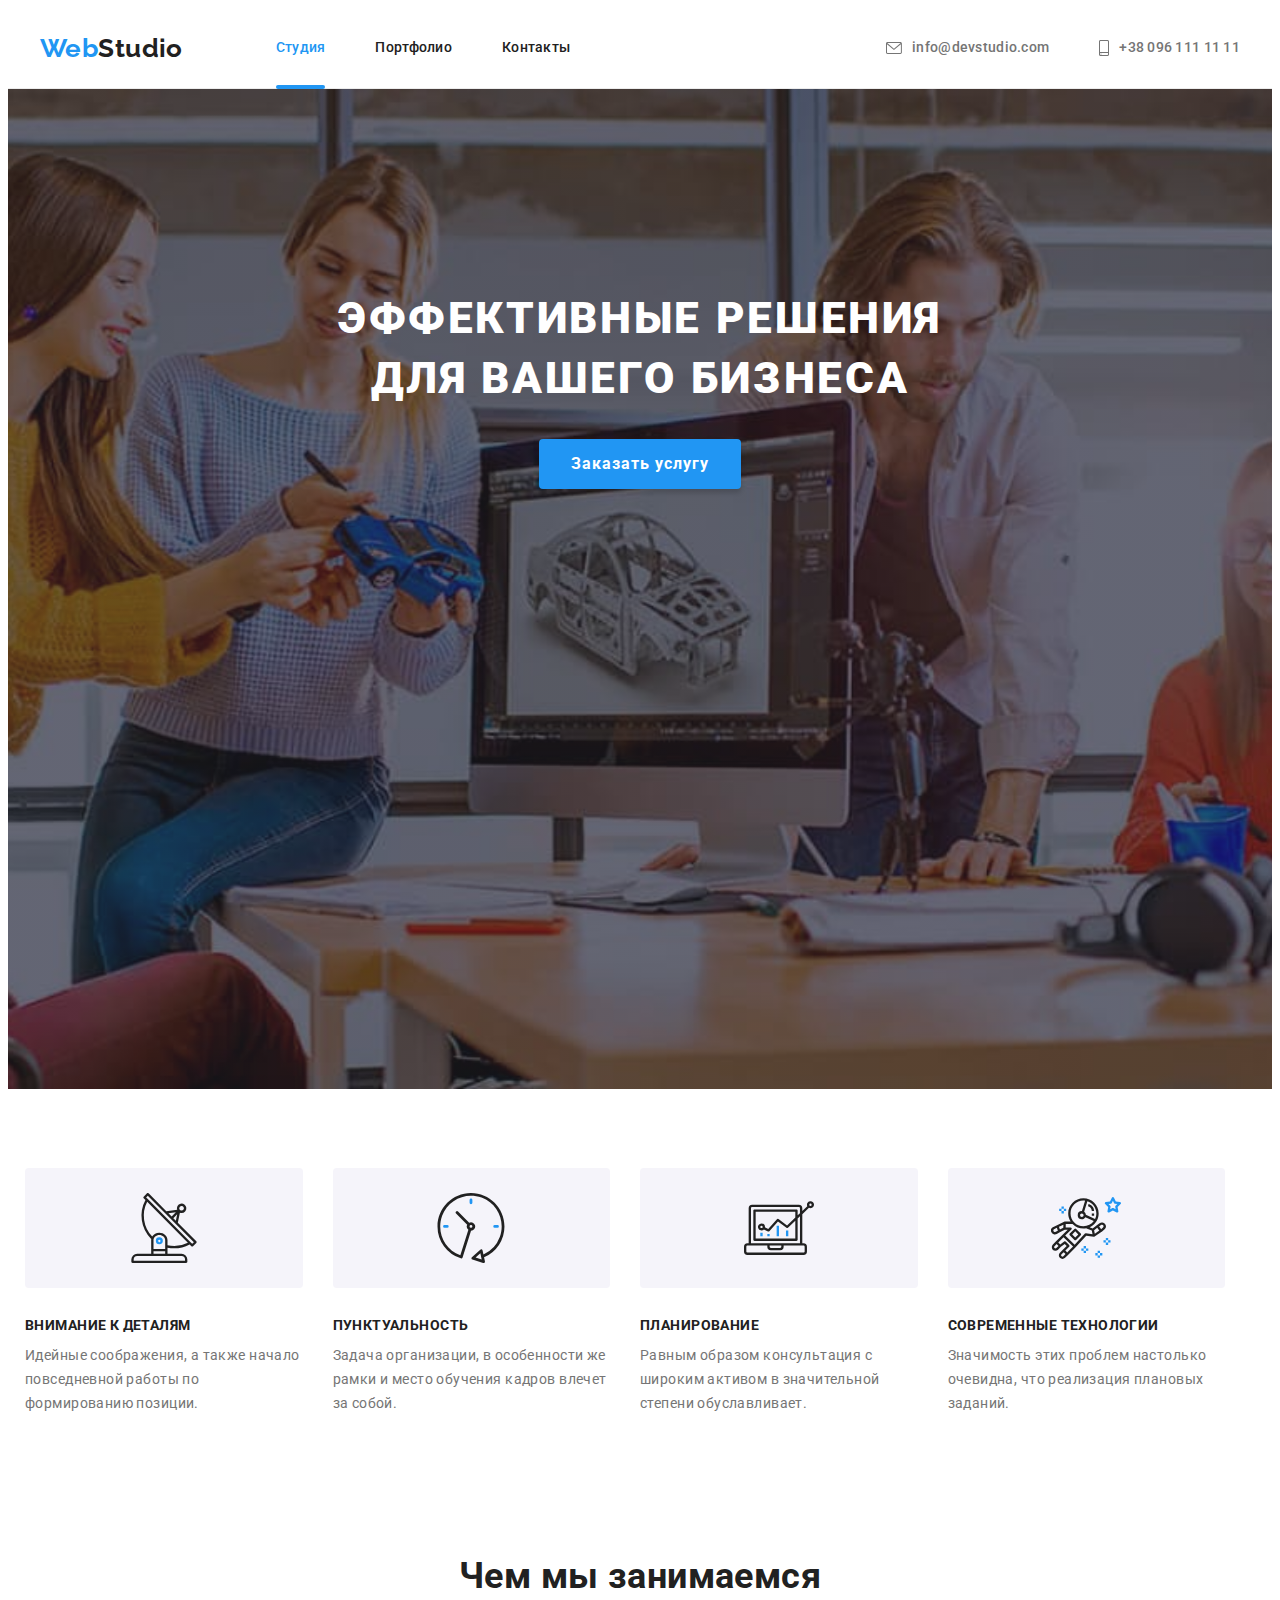
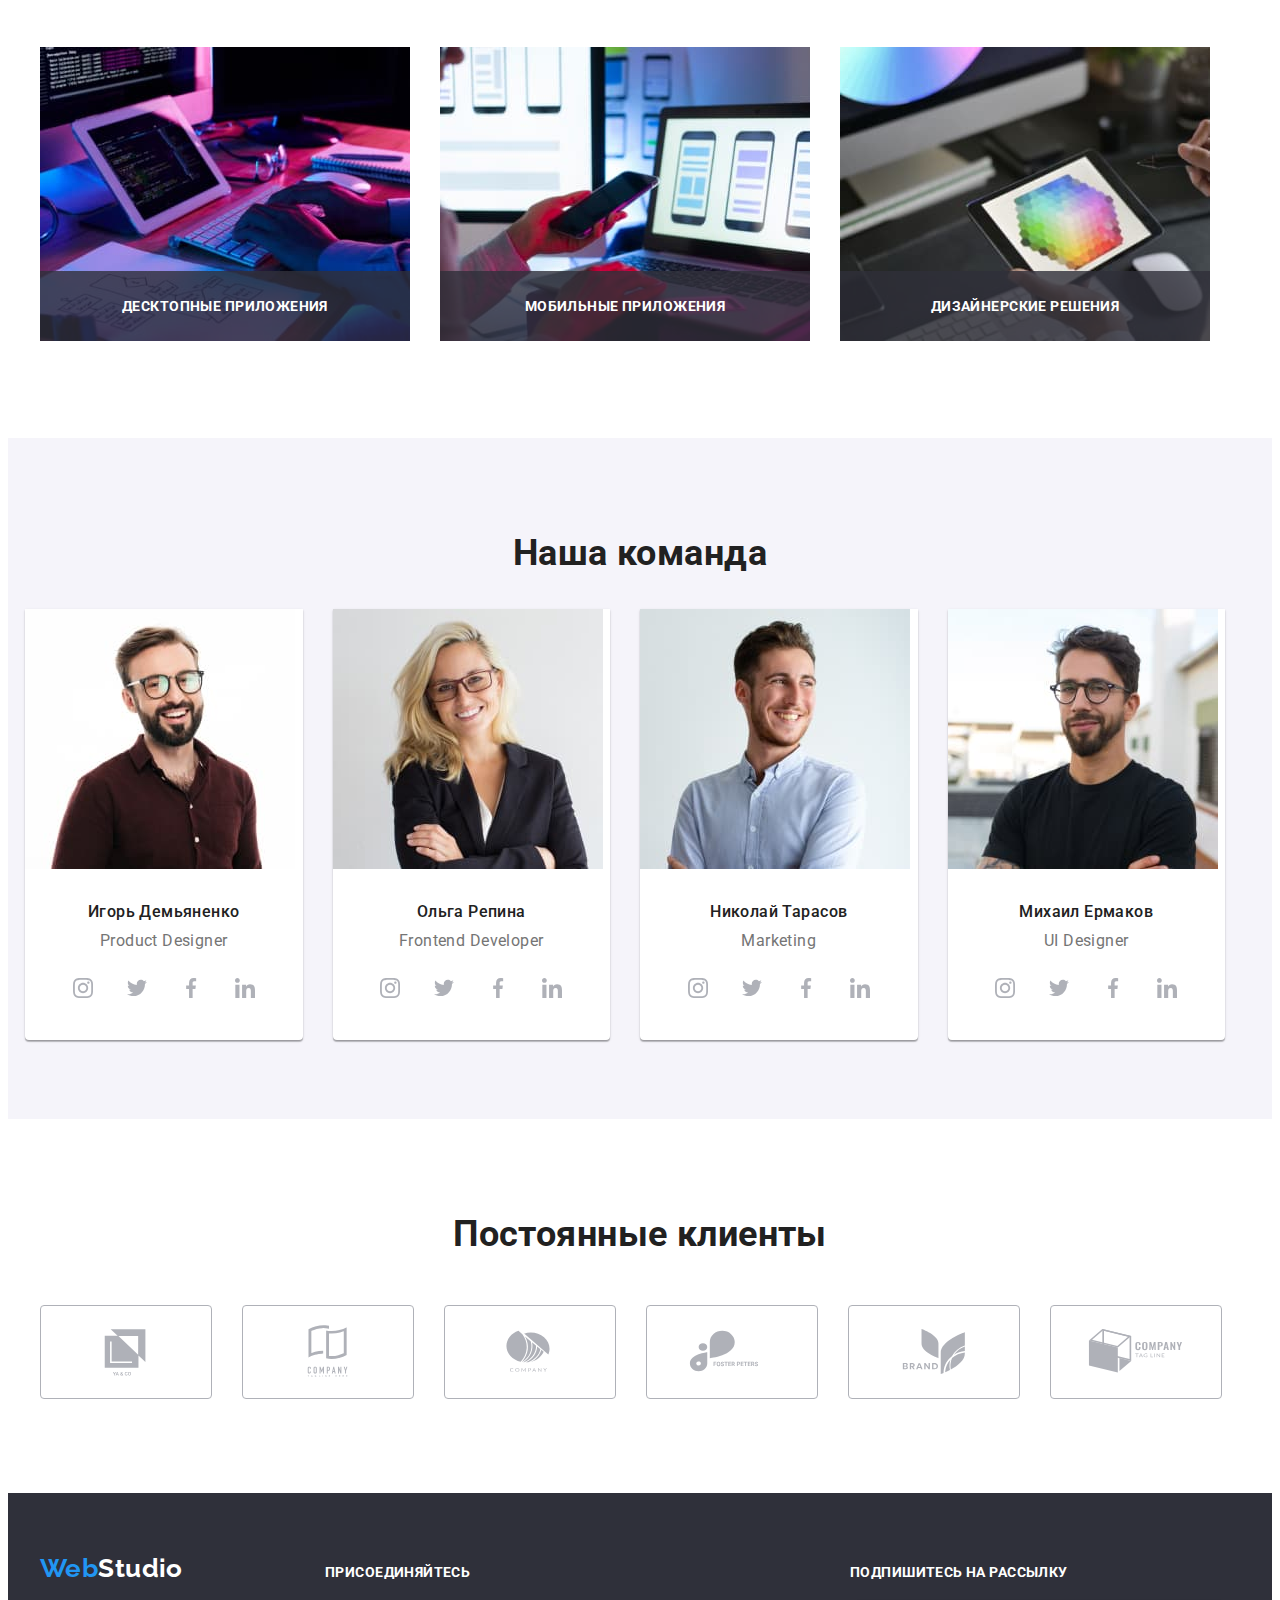
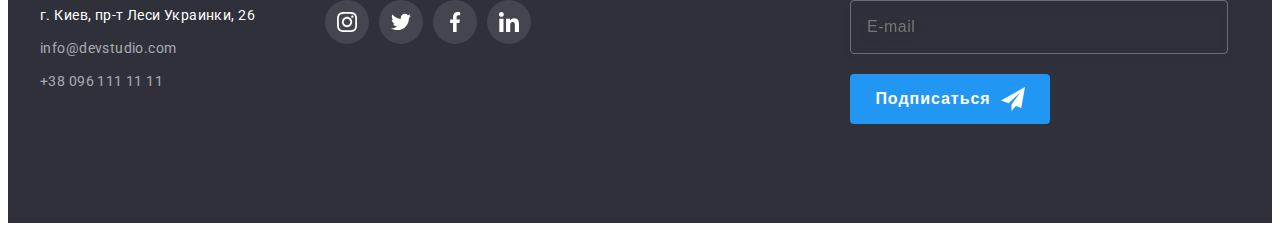
==== commit d9010c32: "Update index.html" ====
--- a/index.html
+++ b/index.html
@@ -247,13 +247,7 @@
                   media="(min-width: 480px)"
                   srcset="./images/mobile/team1mob@1x.jpg 1x, ./images/mobile/team1mob@2x.jpg 2x"
                 />
-                <img
-                  src="./images/team1.jpg"
-                  alt="man Ihor"
-                  class="team-list__card"
-                  width="270"
-                  height="260"
-                />
+                <img src="./images/team1.jpg" alt="man Ihor" class="team-list__card" />
               </picture>
               <div class="data-team">
                 <h3 class="data-team__title">Игорь Демьяненко</h3>
@@ -307,13 +301,7 @@
                   media="(min-width: 480px)"
                   srcset="./images/mobile/team2mob@1x.jpg 1x, ./images/mobile/team2mob@2x.jpg 2x"
                 />
-                <img
-                  src="./images/team2.jpg"
-                  alt="woman Olha"
-                  class="team-list__card"
-                  width="270"
-                  height="260"
-                />
+                <img src="./images/team2.jpg" alt="woman Olha" class="team-list__card" />
               </picture>
               <div class="data-team">
                 <h3 class="data-team__title">Ольга Репина</h3>
@@ -367,13 +355,7 @@
                   media="(min-width: 480px)"
                   srcset="./images/mobile/team3mob@1x.jpg 1x, ./images/mobile/team3mob@2x.jpg 2x"
                 />
-                <img
-                  src="./images/team3.jpg"
-                  alt="man Nikolai"
-                  class="team-list__card"
-                  width="270"
-                  height="260"
-                />
+                <img src="./images/team3.jpg" alt="man Nikolai" class="team-list__card" />
               </picture>
               <div class="data-team">
                 <h3 class="data-team__title">Николай Тарасов</h3>
@@ -427,13 +409,7 @@
                   media="(min-width: 480px)"
                   srcset="./images/mobile/team4mob@1x.jpg 1x, ./images/mobile/team4mob@2x.jpg 2x"
                 />
-                <img
-                  src="./images/team4.jpg"
-                  alt="man Mihail"
-                  class="team-list__card"
-                  width="270"
-                  height="260"
-                />
+                <img src="./images/team4.jpg" alt="man Mihail" class="team-list__card" />
               </picture>
               <div class="data-team">
                 <h3 class="data-team__title">Михаил Ермаков</h3>
--- a/css/main.min.css
+++ b/css/main.min.css
@@ -1 +1 @@
-:root{--primary-text-color: #212121;--title-text-color: #212121;--accent-color: #2196f3;--primary-background-color: #ffffff;--text-color: #757575;--white-text-color: #ffffff;--filter-background-color: #f5f4fa;--card-set-gap: 30px;--hero-background-color: #2f303a;--icons-color: #afb1b8;--timing-function: cubic-bezier(0.4, 0, 0.2, 1);--duration: 250ms}.visually-hidden{position:absolute;width:1px;height:1px;margin:-1px;border:0;padding:0;white-space:nowrap;clip-path:inset(100%);clip:rect(0 0 0 0);overflow:hidden}.list{list-style:none;padding:0;margin:0}.link{text-decoration:none;color:inherit}h1,h2,h3,h4,h5,h6,p{margin:0}.img{display:block;max-width:100%;height:auto}body{background:var(--primary-background-color);color:var(--primary-text-color);font-family:Roboto,sans-serif;font-size:14px;letter-spacing:.03em}.section-title{margin-bottom:50px;font-weight:700;font-size:36px;line-height:1.17;text-align:center}.container{width:100%;margin:0 auto;padding-left:15px;padding-right:15px}@media screen and (min-width: 480px){.container{width:480px}}@media screen and (min-width: 768px){.container{width:768px}}@media screen and (min-width: 1200px){.container{width:1200px}}.header{border-bottom:1px solid #ececec}.main-nav{display:flex;align-items:center;justify-content:space-between}@media screen and (min-width: 480px){.main-nav{min-height:60px}}@media screen and (min-width: 768px){.main-nav{display:flex;align-items:center}}@media screen and (min-width: 1200px){.main-nav{display:flex;align-items:center}}.main-nav__logo{font-weight:700;font-family:Raleway,sans-serif;font-size:24px;line-height:1.17;color:var(--primary-text-color)}@media screen and (min-width: 768px){.main-nav__logo{font-weight:700;font-family:Raleway,sans-serif;font-size:24px;line-height:1.17;color:var(--primary-text-color)}}@media screen and (min-width: 1200px){.main-nav__logo{font-weight:700;font-family:Raleway,sans-serif;font-size:26px;line-height:1.19;color:var(--primary-text-color)}}.main-nav__logo .main-nav__lable{color:var(--accent-color)}.site-nav{display:none}@media screen and (min-width: 768px){.site-nav{display:flex;margin-left:88px;font-weight:500;line-height:1.14;letter-spacing:.02em}}@media screen and (min-width: 1200px){.site-nav{display:flex;margin-left:93px;font-weight:500;line-height:1.14;letter-spacing:.02em}}.site-nav__item+.site-nav__item{margin-left:50px}.site-nav__link{display:block;padding-top:32px;padding-bottom:32px;position:relative;transition-property:color;transition-duration:var(--duration);transition-timing-function:var(--timing-function)}.site-nav__link:hover,.site-nav__link:focus{color:var(--accent-color)}.site-nav__link--current{color:var(--accent-color)}.site-nav__link--current::after{content:"";position:absolute;width:100%;height:4px;left:0;bottom:-1px;background:var(--accent-color);border-radius:2px}.contacts{display:none}@media screen and (max-width: 1199px){.contacts{flex-direction:column}}@media screen and (min-width: 768px){.contacts{display:flex;font-weight:500;line-height:1.14;letter-spacing:.02em}}@media screen and (min-width: 1200px){.contacts{display:flex;margin-left:auto;font-weight:500;line-height:1.14;letter-spacing:.02em}}@media screen and (min-width: 768px){.contacts__item{display:flex;align-items:center}}@media screen and (min-width: 768px)and (max-width: 1199px){.contacts__item:not(:last-child){margin-bottom:10px}}@media screen and (min-width: 1200px){.contacts__item{display:flex;align-items:center;justify-content:center}.contacts__item+.contacts__item{margin-left:50px}}.contacts__link{color:var(--text-color);display:flex;align-items:center;justify-content:center;transition-property:color;transition-duration:var(--duration);transition-timing-function:var(--timing-function)}@media screen and (min-width: 1200px){.contacts__link{padding-top:32px;padding-bottom:32px}}.contacts__link:hover,.contacts__link:focus{color:var(--accent-color)}.contacts__icon-mail{margin-right:10px;fill:currentColor}.contacts__icon-mail:hover,.contacts__icon-mail:focus{fill:var(--accent-color)}.contacts__icon-tel{margin-right:10px;fill:currentColor}.contacts__icon-tel:hover,.contacts__icon-tel:focus{fill:var(--accent-color)}.mobmenu-btn-open{display:inline-block;justify-content:center;align-items:center;padding:0;border:none;background-color:rgba(0,0,0,0);width:40px;height:40px;position:absolute;top:10px;right:15px}.mobmenu-btn-open:hover,.mobmenu-btn-open:focus{fill:var(--accent-color)}@media screen and (min-width: 768px){.mobmenu-btn-open{display:none}}@media screen and (min-width: 1200px){.mobmenu-btn-open{display:none}}.mobmenu{position:fixed;top:0;left:0;z-index:999;background-color:var(--primary-background-color);width:100vw;height:100vw;padding-top:10px;padding-bottom:48px}.mobmenu .mob-container{display:flex;flex-direction:column;justify-content:space-between;height:100%;overflow-y:100%}.mobmenu-btn-close{display:flex;justify-content:center;align-items:center;padding:0;margin-bottom:15px;background-color:#fff;width:40px;height:40px;border-radius:50%;border:1px solid rgba(0,0,0,.1);position:absolute;top:10px;right:15px;transition-property:fill,border-color;transition-duration:var(--duration);transition-timing-function:var(--timing-function)}.mobmenu-btn-close:hover,.mobmenu-btn-close:focus{fill:var(--accent-color);border-color:var(--accent-color)}.mobmenu-nav{margin-left:40px;margin-bottom:30px;font-weight:500;font-size:40px;line-height:1.18;letter-spacing:.02em}.mobmenu-nav__item:not(:last-child){margin-bottom:32px}.mobmenu-nav__link{transition-property:color;transition-duration:var(--duration);transition-timing-function:var(--timing-function)}.mobmenu-nav__link:hover,.mobmenu-nav__link:focus{color:var(--accent-color)}.mobmenu-nav__link--current{color:var(--accent-color)}.mobmenu-contacts{margin-left:40px;margin-bottom:64px}.mobmenu-contacts__tel{margin-bottom:32px;font-weight:500;font-size:34px;line-height:1.18;letter-spacing:.02em;color:var(--accent-color)}.mobmenu-contacts__mail{font-weight:500;font-size:24px;line-height:1.17;letter-spacing:.02em;color:var(--text-color);transition-property:color;transition-duration:var(--duration);transition-timing-function:var(--timing-function)}.mobmenu-contacts__mail:hover,.mobmenu-contacts__mail:focus{color:var(--accent-color)}.mob-soc{display:flex;margin-left:40px}@media screen and (max-width: 479){.mob-soc__item{display:flex;flex-wrap:wrap}}.mob-soc__item:not(:last-child){margin-right:10px;padding-right:10px;border-right:1px solid rgba(33,33,33,.2)}.mob-soc__link{display:block;font-weight:500;font-size:18px;line-height:1.22;letter-spacing:.02em;text-align:center;color:var(--accent-color)}@media screen and (max-width: 767px){.hero{padding-top:118px;padding-bottom:118px;max-width:480px;height:400px;margin-left:auto;margin-right:auto;background-color:var(--hero-background-color);text-align:center;background-image:linear-gradient(rgba(47, 48, 58, 0.4), rgba(47, 48, 58, 0.4)),url(../images/mobile/heromob@1x.jpg);background-repeat:no-repeat;background-position:center;background-size:cover}}@media screen and (max-width: 767px)and (min-device-pixel-ratio: 2),screen and (max-width: 767px)and (min-resolution: 192dpi),screen and (max-width: 767px)and (min-resolution: 2dppx){.hero{background-image:linear-gradient(rgba(47, 48, 58, 0.4), rgba(47, 48, 58, 0.4)),url(../images/mobile/heromob@2x.jpg);background-repeat:no-repeat;background-position:center;background-size:cover}}@media screen and (min-width: 768px){.hero{padding-top:118px;padding-bottom:118px;max-width:768px;height:400px;margin-left:auto;margin-right:auto;background-color:var(--hero-background-color);text-align:center;background-image:linear-gradient(rgba(47, 48, 58, 0.4), rgba(47, 48, 58, 0.4)),url(../images/tablet/herotab@1x.jpg);background-repeat:no-repeat;background-position:center;background-size:cover}}@media screen and (min-width: 768px)and (min-device-pixel-ratio: 2),screen and (min-width: 768px)and (min-resolution: 192dpi),screen and (min-width: 768px)and (min-resolution: 2dppx){.hero{background-image:linear-gradient(rgba(47, 48, 58, 0.4), rgba(47, 48, 58, 0.4)),url(../images/tablet/herotab@2x.jpg);background-repeat:no-repeat;background-position:center;background-size:cover}}@media screen and (min-width: 1200px){.hero{padding-top:200px;padding-bottom:200px;max-width:1600px;height:600px;margin-left:auto;margin-right:auto;background-color:var(--hero-background-color);text-align:center;background-image:linear-gradient(rgba(47, 48, 58, 0.4), rgba(47, 48, 58, 0.4)),url(../images/desktop/herodesktop@1x.jpg);background-repeat:no-repeat;background-position:center;background-size:cover}}@media screen and (min-width: 1200px)and (min-device-pixel-ratio: 2),screen and (min-width: 1200px)and (min-resolution: 192dpi),screen and (min-width: 1200px)and (min-resolution: 2dppx){.hero{background-image:linear-gradient(rgba(47, 48, 58, 0.4), rgba(47, 48, 58, 0.4)),url(../images/desktop/herodesktop@2x.jpg);background-repeat:no-repeat;background-position:center;background-size:cover}}.hero-title{max-width:360px;margin:0px auto 30px;font-weight:900;font-size:26px;line-height:1.62;color:var(--white-text-color);letter-spacing:.06em;text-transform:uppercase}@media screen and (min-width: 768px){.hero-title{max-width:360px;margin:0px auto 30px;font-weight:900;font-size:26px;line-height:1.62;color:var(--white-text-color);letter-spacing:.06em;text-transform:uppercase}}@media screen and (min-width: 1200px){.hero-title{max-width:696px;margin:0px auto 30px;font-weight:900;font-size:44px;line-height:1.36;color:var(--white-text-color);letter-spacing:.06em;text-transform:uppercase}}.hero-button{border-radius:4px;border:none;padding:10px 32px;min-width:200px;box-shadow:0px 4px 4px rgba(0,0,0,.15);font-family:inherit;font-weight:700;font-size:16px;line-height:1.88;letter-spacing:.06em;background-color:var(--accent-color);color:var(--white-text-color);cursor:pointer;transition-property:background-color;transition-duration:var(--duration);transition-timing-function:var(--timing-function)}.hero-button:focus,.hero-button:hover{background-color:#188ce8}@media screen and (min-width: 768px){.hero-button{border-radius:4px;border:none;padding:10px 32px;min-width:200px;box-shadow:0px 4px 4px rgba(0,0,0,.15);font-family:inherit;font-weight:700;font-size:16px;line-height:1.88;letter-spacing:.06em;background-color:var(--accent-color);color:var(--white-text-color);cursor:pointer;transition-property:background-color;transition-duration:var(--duration);transition-timing-function:var(--timing-function)}.hero-button:focus,.hero-button:hover{background-color:#188ce8}}@media screen and (min-width: 1200px){.hero-button{border-radius:4px;border:none;padding:10px 32px;min-width:200px;box-shadow:0px 4px 4px rgba(0,0,0,.15);font-family:inherit;font-weight:700;font-size:16px;line-height:1.88;letter-spacing:.06em;background-color:var(--accent-color);color:var(--white-text-color);cursor:pointer;transition-property:background-color;transition-duration:var(--duration);transition-timing-function:var(--timing-function)}.hero-button:focus,.hero-button:hover{background-color:#188ce8}}.specifics{padding-top:60px;padding-bottom:60px}@media screen and (max-width: 767px){.specifics{text-align:center}}@media screen and (min-width: 768px){.specifics{padding-top:60px;padding-bottom:60px}}@media screen and (min-width: 1200px){.specifics{padding-top:94px}}.specifics-list{display:flex;flex-wrap:wrap;gap:30px}.specifics-list__item{width:450px}@media screen and (min-width: 768px){.specifics-list__item{width:354px;width:calc((100% - 30px)/2)}}@media screen and (min-width: 1200px){.specifics-list__item{width:270px;width:calc((100% - 90px)/4)}}.specifics-list__item::before{content:"";height:120px;display:block;background-color:var(--filter-background-color);border-radius:4px;margin-bottom:30px}.specifics__icon-antenna::before{background-image:url(../images/icon-antenna.svg);content:"";background-repeat:no-repeat;background-position:center;background-size:auto}.specifics__icon-clock::before{background-image:url(../images/icon-clock.svg);content:"";background-repeat:no-repeat;background-position:center;background-size:auto}.specifics__icon-diagram::before{background-image:url(../images/icon-diagram.svg);content:"";background-repeat:no-repeat;background-position:center;background-size:auto}.specifics__icon-astronaut::before{background-image:url(../images/icon-astronaut.svg);content:"";background-repeat:no-repeat;background-position:center;background-size:auto}.specifics-list__title{margin-bottom:10px;font-weight:700;font-size:14px;line-height:1.14;text-transform:uppercase}.specifics-list__text{margin-bottom:0;font-weight:400;line-height:1.71;color:var(--text-color)}.function{padding-top:94px;padding-bottom:94px}@media screen and (max-width: 1200px){.function{display:none}}.work-list{display:flex}.work-list__item{position:relative;overflow:hidden}.work-list__item+.work-list__item{margin-left:var(--card-set-gap)}.work-list__text{position:absolute;bottom:3px;width:100%;height:70px;background-color:rgba(47,48,58,.8);opacity:1;display:flex;align-items:center;justify-content:center;color:var(--white-text-color);font-weight:700;line-height:1.1428571429;text-transform:uppercase;transform:translateX(0);transition-property:transform;transition-duration:var(--duration);transition-timing-function:linear;transition-delay:260ms}.work-list__text:hover,.work-list__text:focus{transform:translateX(-100%)}.team{background-color:#f5f4fa;padding-top:60px;padding-bottom:60px}@media screen and (min-width: 768px){.team{background-color:#f5f4fa;padding-top:60px;padding-bottom:60px}}@media screen and (min-width: 1200px){.team{background-color:#f5f4fa;padding-top:94px;padding-bottom:94px}}@media screen and (min-width: 768px){.team-list{display:flex;flex-wrap:wrap;margin:-15px}}@media screen and (min-width: 1200px){.team-list{display:flex;flex-wrap:wrap}}.team-list__item{display:block;max-width:100%;height:auto}@media screen and (max-width: 480px){.team-list__item{width:450px;background-color:var(--primary-background-color);box-shadow:0px 1px 3px rgba(0,0,0,.12),0px 1px 1px rgba(0,0,0,.14),0px 2px 1px rgba(0,0,0,.2);border-radius:0px 0px 4px 4px}}@media screen and (max-width: 767px){.team-list__item:not(:last-child){margin-bottom:var(--card-set-gap)}}@media screen and (min-width: 768px){.team-list__item{width:354px;flex-basis:calc(50% - var(--card-set-gap));background-color:var(--primary-background-color);box-shadow:0px 1px 3px rgba(0,0,0,.12),0px 1px 1px rgba(0,0,0,.14),0px 2px 1px rgba(0,0,0,.2);border-radius:0px 0px 4px 4px}}@media screen and (min-width: 768px)and (max-width: 1199px){.team-list__item{margin:15px}}@media screen and (min-width: 1200px){.team-list__item{flex-basis:calc(25% - var(--card-set-gap));background-color:var(--primary-background-color);box-shadow:0px 1px 3px rgba(0,0,0,.12),0px 1px 1px rgba(0,0,0,.14),0px 2px 1px rgba(0,0,0,.2);border-radius:0px 0px 4px 4px}.team-list__item+.team-list__item{margin-left:var(--card-set-gap)}}.data-team{padding-top:30px;padding-bottom:24px}@media screen and (min-width: 768px){.data-team{padding-top:30px;padding-bottom:24px}}@media screen and (min-width: 1200px){.data-team{padding-top:30px;padding-bottom:30px}}.data-team__title{margin-bottom:10px;font-weight:500;font-size:16px;line-height:1.19;text-align:center}.data-team__text{margin-bottom:16px;font-size:16px;line-height:1.19;text-align:center;color:var(--text-color)}.soc-profile{display:flex;justify-content:center}.soc-profile__item{width:44px;height:44px;margin-right:10px}.soc-profile__item:last-child{margin-right:0}.soc-profile__link{display:flex;align-items:center;justify-content:center;width:100%;height:100%;background-color:var(--primary-background-color);border-radius:50%;color:var(--icons-color);transition-property:background-color,color;transition-duration:var(--duration);transition-timing-function:var(--timing-function)}.soc-profile__link:hover,.soc-profile__link:focus{background-color:var(--accent-color);color:var(--white-text-color)}.soc-profile__icon{fill:currentColor}.customers{padding-top:60px;padding-bottom:60px}@media screen and (min-width: 768px){.customers{padding-top:60px;padding-bottom:60px}}@media screen and (min-width: 1200px){.customers{padding-top:94px;padding-bottom:94px}}.customers-list{display:flex;flex-wrap:wrap}@media screen and (min-width: 1200px){.customers-list{margin:-15px}}.customers-list__item{margin:15px}@media screen and (min-width: 320px)and (max-width: 767px){.customers-list__item{flex-basis:calc(50% - var(--card-set-gap))}}@media screen and (min-width: 768px)and (max-width: 1199px){.customers-list__item{flex-basis:calc(33.3333333333% - var(--card-set-gap))}}.customers-list__link{display:flex;justify-content:center;align-items:center;width:170px;height:92px;color:var(--icons-color);border:1px solid var(--icons-color);border-radius:4px;transition-property:border-color,color;transition-duration:var(--duration);transition-timing-function:var(--timing-function)}.customers-list__link:hover,.customers-list__link:focus{border-color:var(--accent-color);color:var(--accent-color)}.customers-list__icon{fill:currentColor}.customers-list__icon:hover,.customers-list__icon:focus{fill:var(--accent-color)}.bottons-list{display:flex;flex-wrap:wrap;gap:15px 8px;margin-bottom:40px;background-color:var(--primary-background-color)}@media screen and (min-width: 768px){.bottons-list{margin-bottom:30px;display:flex;justify-content:center}}@media screen and (min-width: 1200px){.bottons-list{margin-bottom:50px;display:flex;justify-content:center}}@media screen and (min-width: 768px){.bottons-list__item+.bottons-list__item{margin-left:8px}}@media screen and (min-width: 1200px){.bottons-list__item+.bottons-list__item{margin-left:8px}}.bottons-list__filter{padding:6px 22px;border-radius:4px;border:none;font-family:inherit;font-weight:500;font-size:16px;line-height:1.63;text-align:center;letter-spacing:.03em;background-color:var(--filter-background-color);cursor:pointer;transition-property:background-color,color,box-shadow;transition-duration:var(--duration);transition-timing-function:var(--timing-function)}.bottons-list__filter:focus,.bottons-list__filter:hover{background-color:var(--accent-color);color:var(--white-text-color);box-shadow:0px 3px 1px rgba(0,0,0,.1),0px 1px 2px rgba(0,0,0,.08),0px 2px 2px rgba(0,0,0,.12)}.bottons-list__filter--current{background-color:var(--accent-color);color:var(--white-text-color);box-shadow:0px 3px 1px rgba(0,0,0,.1),0px 1px 2px rgba(0,0,0,.08),0px 2px 2px rgba(0,0,0,.12)}.portfolio{padding-top:60px;padding-bottom:60px}@media screen and (min-width: 768px){.portfolio{padding-top:60px;padding-bottom:60px}}@media screen and (min-width: 1200px){.portfolio{padding-top:94px;padding-bottom:94px}}@media screen and (min-width: 768px){.card-set{display:flex;flex-wrap:wrap;margin-left:calc(-1*var(--card-set-gap));margin-top:calc(-1*var(--card-set-gap))}}@media screen and (min-width: 1200px){.card-set{display:flex;flex-wrap:wrap;margin-left:calc(-1*var(--card-set-gap));margin-top:calc(-1*var(--card-set-gap))}}.card-set__item{width:450px}@media screen and (max-width: 767px){.card-set__item:not(:last-child){margin-bottom:var(--card-set-gap)}}@media screen and (min-width: 768px){.card-set__item{width:354px;flex-basis:calc(50% - var(--card-set-gap));margin-left:var(--card-set-gap);margin-top:var(--card-set-gap)}}@media screen and (min-width: 1200px){.card-set__item{width:370px;flex-basis:calc(33.3333333333% - var(--card-set-gap));margin-left:var(--card-set-gap);margin-top:var(--card-set-gap)}}.card-set__link{display:flex;flex-direction:column;height:100%}@media screen and (min-width: 1200px){.card-set__link{display:block}.card-set__link:hover,.card-set__link:focus{box-shadow:0px 1px 1px rgba(0,0,0,.12),0px 4px 4px rgba(0,0,0,.06),1px 4px 6px rgba(0,0,0,.16)}}.card-thumb{position:relative;overflow:hidden}.card-thumb__text{display:flex;position:absolute;top:0;left:0;width:100%;height:101%;padding:63px 24px;color:var(--white-text-color);background-color:rgba(33,150,243,.9);opacity:1;font-size:18px;line-height:1.5555555556;transform:translateY(100%);transition-property:transform,box-shadow;transition-duration:var(--duration);transition-timing-function:var(--timing-function)}.card-set__item:hover .card-thumb__text,.card-set__item:focus .card-thumb__text{transform:translateY(0)}.data-gallery{border:1px solid #eee;border-top:none;padding:20px 24px 20px 24px}@media screen and (min-width: 768px){.data-gallery{border:1px solid #eee;border-top:none;padding:20px 24px 20px 24px;flex-grow:1}}.data-gallery__title{margin-bottom:4px;font-weight:700;font-size:18px;line-height:2;letter-spacing:.06em}.data-gallery__text{margin-top:0;font-weight:400;font-size:16px;line-height:1.88;color:var(--text-color)}.footer{background-color:var(--hero-background-color);padding-top:60px;padding-bottom:60px}@media screen and (max-width: 767px){.footer .container{text-align:center}}@media screen and (min-width: 768px){.footer .container{display:flex;flex-wrap:wrap;justify-content:center}}@media screen and (min-width: 1200px){.footer .container{display:flex;align-items:baseline;text-align:left}}.logo{margin-bottom:60px}@media screen and (min-width: 768px){.logo{margin-right:165px}}@media screen and (min-width: 1200px){.logo{margin-right:70px}}.logo__footer{display:inline-block;margin-bottom:20px;font-family:Raleway,sans-serif;font-weight:700;font-size:24px;line-height:1.17}.logo__footer:hover{color:var(--accent-color)}@media screen and (min-width: 1200px){.logo__footer{font-size:26px;line-height:1.19}}.logo__footer .logo__sign{color:var(--accent-color)}.logo__footer .logo__studio{color:var(--white-text-color)}.address-list{display:block;font-style:normal;font-family:"Roboto";font-weight:400;line-height:1.71}.address-list__item{margin-bottom:8px}@media screen and (min-width: 1200px){.address-list__item{margin-bottom:9px}}.address-list__link{color:var(--white-text-color);transition-property:color;transition-duration:var(--duration);transition-timing-function:var(--timing-function)}.address-list__link:hover,.address-list__link:focus{color:var(--accent-color)}.address-list__tel-link{color:rgba(255,255,255,.6);transition-property:color;transition-duration:250ms;transition-timing-function:var(--timing-function)}.address-list__tel-link:hover,.address-list__tel-link:focus{color:var(--accent-color)}.address-list__mail-link{color:rgba(255,255,255,.6);transition-property:color;transition-duration:250ms;transition-timing-function:var(--timing-function)}.address-list__mail-link:hover,.address-list__mail-link:focus{color:var(--accent-color)}.soc-networks{display:block;justify-content:center;margin-bottom:60px}.soc-networks__title,.signup-form__title{display:inline-block;margin-bottom:20px;font-family:"Roboto";font-weight:700;line-height:1.1428571429;letter-spacing:.03em;text-transform:uppercase;color:var(--white-text-color)}.soc-list{display:flex;justify-content:center;margin:0 auto}@media screen and (min-width: 1200px){.soc-list{display:flex;margin:0 auto}}.soc-list__item{width:44px;height:44px;margin-right:10px}.soc-list__item:last-child{margin-right:0}.soc-list__link{display:flex;align-items:center;justify-content:center;width:100%;height:100%;background-color:rgba(255,255,255,.1);border-radius:50%;color:var(--white-text-color);transition-property:background-color;transition-duration:var(--duration);transition-timing-function:var(--timing-function)}.soc-list__link:hover,.soc-list__link:focus{background-color:var(--accent-color);color:var(--white-text-color)}.soc-list__icon,.signup__icon{fill:currentColor}@media screen and (min-width: 1200px){.signup-form{display:flex;align-items:baseline;margin-left:auto}}.signup{display:block;text-align:center}@media screen and (min-width: 768px){.signup{display:flex;justify-content:center;flex-direction:column;text-align:center}}@media screen and (min-width: 1200px){.signup{display:flex;align-items:baseline}}.signup__email{min-width:358px;height:50px;border:1px solid rgba(255,255,255,.3);filter:drop-shadow(0px 4px 4px rgba(0, 0, 0, 0.15));border-radius:4px;padding-left:16px;margin-right:12px;outline:none;margin-bottom:20px;background-color:rgba(0,0,0,0);font-size:16px;line-height:1.25;letter-spacing:.03em;color:rgba(255,255,255,.6);cursor:pointer;transition-property:border-color;transition-duration:var(--duration);transition-timing-function:var(--timing-function)}.signup__email:focus,.signup__email:hover{border-color:var(--accent-color)}.signup__btn{align-items:center;justify-content:center;padding:0;width:200px;height:50px;border:none;background-color:var(--accent-color);border-radius:4px;font-weight:700;font-size:16px;line-height:1.875;letter-spacing:.06em;color:var(--white-text-color);cursor:pointer;transition-property:box-shadow,background-color;transition-duration:var(--duration);transition-timing-function:var(--timing-function)}@media screen and (min-width: 1200px){.signup__btn{display:flex}}.signup__btn:focus,.signup__btn:hover{box-shadow:0px 4px 4px rgba(0,0,0,.15);background-color:#188ce8}.signup__icon{margin-left:10px}.backdrop{position:fixed;top:0;width:100vw;height:100vh;background-color:rgba(0,0,0,.2);opacity:1;transition-property:opacity;transition-duration:var(--duration);transition-timing-function:var(--timing-function)}.modal{position:absolute;top:50%;left:50%;transform:translate(-50%, -50%);padding:40px;width:450px;height:609px;background-color:#fff;box-shadow:0px 1px 3px rgba(0,0,0,.12),0px 1px 1px rgba(0,0,0,.14),0px 2px 1px rgba(0,0,0,.2);border-radius:4px;opacity:1;transform:translate(-50%, -50%) scale(1);transition-property:transform,opacity;transition-duration:var(--duration);transition-timing-function:var(--timing-function)}.backdrop.is-hidden .modal{transform:translate(-50%, -50%) scale(0.5);opacity:0}@media screen and (min-width: 1200px){.modal{width:528px;height:581px}}.modal__close-btn{display:flex;justify-content:center;align-items:center;padding:0;background-color:#fff;width:30px;height:30px;border-radius:50%;border:1px solid rgba(0,0,0,.1);position:absolute;top:8px;right:8px;transition-property:fill,border-color;transition-duration:var(--duration);transition-timing-function:var(--timing-function)}.modal__close-btn:hover,.modal__close-btn:focus{fill:var(--accent-color);border-color:var(--accent-color)}.modal__icon-btn{cursor:pointer}textarea{resize:none}input{margin:0}.modal__title{margin-bottom:12px;font-weight:700;font-size:20px;line-height:1.5;text-align:center;letter-spacing:.03em;color:var(--primary-text-color)}@media screen and (min-width: 1200px){.modal__title{line-height:1.15}}.client-form{transition-property:border-color;transition-duration:var(--duration);transition-timing-function:var(--timing-function)}.client-name{position:relative;display:flex;flex-direction:column;margin-bottom:10px;transition-property:border-color;transition-duration:var(--duration);transition-timing-function:var(--timing-function)}.client-name__label{margin-bottom:4px;font-size:12px;line-height:1.1666666667;letter-spacing:.01em;color:var(--text-color)}.client-name__form{margin:0;padding-left:42px;height:40px;border:1px solid rgba(33,33,33,.2);border-radius:4px;outline:none;transition-property:border-color,fill;transition-duration:var(--duration);transition-timing-function:var(--timing-function)}.client-name:focus-within .client-name__form,.client-name:hover .client-name__form{border:1px solid var(--accent-color)}.client-name__icon{position:absolute;top:50%;left:12px;fill:var(--primary-text-color);transition-property:fill;transition-duration:var(--duration);transition-timing-function:var(--timing-function)}.client-name:focus-within .client-name__icon,.client-name:hover .client-name__icon{fill:var(--accent-color)}.client-tel{position:relative;display:flex;flex-direction:column;margin-bottom:10px}.client-tel__label{margin-bottom:4px;font-size:12px;line-height:1.1666666667;letter-spacing:.01em;color:var(--text-color)}.client-tel__form{margin:0;padding-left:42px;height:40px;border:1px solid rgba(33,33,33,.2);border-radius:4px;outline:none;transition-property:border-color,fill;transition-duration:var(--duration);transition-timing-function:var(--timing-function)}.client-tel:focus-within .client-tel__form,.client-tel:hover .client-tel__form{border:1px solid var(--accent-color)}.client-tel__icon{position:absolute;top:50%;left:12px;fill:var(--primary-text-color);transition-property:fill;transition-duration:var(--duration);transition-timing-function:var(--timing-function)}.client-tel:focus-within .client-tel__icon,.client-tel:hover .client-tel__icon{fill:var(--accent-color)}.client-mail{position:relative;display:flex;flex-direction:column;margin-bottom:10px}.client-mail__label{margin-bottom:4px;font-size:12px;line-height:1.1666666667;letter-spacing:.01em;color:var(--text-color)}.client-mail__form{margin:0;padding-left:42px;height:40px;border:1px solid rgba(33,33,33,.2);border-radius:4px;outline:none;transition-property:border-color,fill;transition-duration:var(--duration);transition-timing-function:var(--timing-function)}.client-mail:focus-within .client-mail__form,.client-mail:hover .client-mail__form{border:1px solid var(--accent-color)}.client-mail__icon{position:absolute;top:50%;left:12px;fill:var(--primary-text-color);transition-property:fill;transition-duration:var(--duration);transition-timing-function:var(--timing-function)}.client-mail:focus-within .client-mail__icon,.client-mail:hover .client-mail__icon{fill:var(--accent-color)}.client-msg{position:relative;display:flex;flex-direction:column;margin-bottom:20px}.client-msg__label{margin-bottom:4px;font-size:14px;line-height:1.1428571429;letter-spacing:.01em;color:var(--text-color)}@media screen and (min-width: 1200px){.client-msg__label{font-size:12px;line-height:1.1666666667}}.client-msg__form{margin:0;height:120px;padding:12px 16px;border:1px solid rgba(33,33,33,.2);border-radius:4px;outline:none;transition-property:border-color;transition-duration:var(--duration);transition-timing-function:var(--timing-function)}.client-msg__form:focus,.client-msg__form:hover{border-color:var(--accent-color)}.client-msg__form::placeholder{font-size:12px;line-height:1.1666666667;letter-spacing:.01em;color:rgba(117,117,117,.5)}.form-deal{display:flex;align-items:center;margin-bottom:30px}.form-deal__icon{display:inline-block;width:15px;height:16px;border:1px solid var(--primary-text-color);border-radius:2px;margin-right:9px}@media screen and (min-width: 1200px){.form-deal__icon{margin-right:9px;border:1px solid rgba(33,33,33,.2)}}.form-deal__checkbox:checked+.form-deal__icon{border-color:var(--accent-color);background-color:var(--accent-color);background-image:url(../images/icon-check.svg);background-repeat:no-repeat;background-position:center;background-size:auto;background-origin:border-box}.form-deal__text{font-size:12px;line-height:1.17}@media screen and (min-width: 1200px){.form-deal__text{margin-right:5px;line-height:1.71}}.form-deal__link{color:var(--accent-color);font-size:12px;line-height:1.17}@media screen and (min-width: 1200px){.form-deal__link{line-height:1.71}}.client-form__btn{display:block;margin:0 auto;border-radius:4px;border:none;padding:10px 55px;min-width:200px;font-family:inherit;font-weight:700;font-size:16px;line-height:1.88;letter-spacing:.06em;background-color:#188ce8;color:var(--white-text-color);cursor:pointer;transition-property:box-shadow;transition-duration:var(--duration);transition-timing-function:var(--timing-function)}.client-form__btn:focus,.client-form__btn:hover{box-shadow:0px 4px 4px rgba(0,0,0,.15)}.is-hidden{opacity:0;pointer-events:none}/*# sourceMappingURL=main.min.css.map */+:root{--primary-text-color: #212121;--title-text-color: #212121;--accent-color: #2196f3;--primary-background-color: #ffffff;--text-color: #757575;--white-text-color: #ffffff;--filter-background-color: #f5f4fa;--card-set-gap: 30px;--hero-background-color: #2f303a;--icons-color: #afb1b8;--timing-function: cubic-bezier(0.4, 0, 0.2, 1);--duration: 250ms}.visually-hidden{position:absolute;width:1px;height:1px;margin:-1px;border:0;padding:0;white-space:nowrap;clip-path:inset(100%);clip:rect(0 0 0 0);overflow:hidden}.list{list-style:none;padding:0;margin:0}.link{text-decoration:none;color:inherit}h1,h2,h3,h4,h5,h6,p{margin:0}.img{display:block;max-width:100%;height:auto}body{background:var(--primary-background-color);color:var(--primary-text-color);font-family:Roboto,sans-serif;font-size:14px;letter-spacing:.03em}.section-title{margin-bottom:50px;font-weight:700;font-size:36px;line-height:1.17;text-align:center}.container{width:100%;margin:0 auto;padding-left:15px;padding-right:15px}@media screen and (min-width: 480px){.container{width:480px}}@media screen and (min-width: 768px){.container{width:768px}}@media screen and (min-width: 1200px){.container{width:1200px}}.header{border-bottom:1px solid #ececec}.main-nav{display:flex;align-items:center;justify-content:space-between;min-height:60px}@media screen and (min-width: 768px){.main-nav{display:flex;align-items:center}}@media screen and (min-width: 1200px){.main-nav{display:flex;align-items:center}}.main-nav__logo{font-weight:700;font-family:Raleway,sans-serif;font-size:24px;line-height:1.17;color:var(--primary-text-color)}@media screen and (min-width: 768px){.main-nav__logo{font-weight:700;font-family:Raleway,sans-serif;font-size:24px;line-height:1.17;color:var(--primary-text-color)}}@media screen and (min-width: 1200px){.main-nav__logo{font-weight:700;font-family:Raleway,sans-serif;font-size:26px;line-height:1.19;color:var(--primary-text-color)}}.main-nav__logo .main-nav__lable{color:var(--accent-color)}.site-nav{display:none}@media screen and (min-width: 768px){.site-nav{display:flex;margin-left:88px;font-weight:500;line-height:1.14;letter-spacing:.02em}}@media screen and (min-width: 1200px){.site-nav{display:flex;margin-left:93px;font-weight:500;line-height:1.14;letter-spacing:.02em}}.site-nav__item+.site-nav__item{margin-left:50px}.site-nav__link{display:block;padding-top:32px;padding-bottom:32px;position:relative;transition-property:color;transition-duration:var(--duration);transition-timing-function:var(--timing-function)}.site-nav__link:hover,.site-nav__link:focus{color:var(--accent-color)}.site-nav__link--current{color:var(--accent-color)}.site-nav__link--current::after{content:"";position:absolute;width:100%;height:4px;left:0;bottom:-1px;background:var(--accent-color);border-radius:2px}.contacts{display:none}@media screen and (max-width: 1199px){.contacts{flex-direction:column}}@media screen and (min-width: 768px){.contacts{display:flex;font-weight:500;line-height:1.14;letter-spacing:.02em}}@media screen and (min-width: 1200px){.contacts{display:flex;margin-left:auto;font-weight:500;line-height:1.14;letter-spacing:.02em}}@media screen and (min-width: 768px){.contacts__item{display:flex;align-items:center}}@media screen and (min-width: 768px)and (max-width: 1199px){.contacts__item:not(:last-child){margin-bottom:10px}}@media screen and (min-width: 1200px){.contacts__item{display:flex;align-items:center;justify-content:center}.contacts__item+.contacts__item{margin-left:50px}}.contacts__link{color:var(--text-color);display:flex;align-items:center;justify-content:center;transition-property:color;transition-duration:var(--duration);transition-timing-function:var(--timing-function)}@media screen and (min-width: 1200px){.contacts__link{padding-top:32px;padding-bottom:32px}}.contacts__link:hover,.contacts__link:focus{color:var(--accent-color)}.contacts__icon-mail{margin-right:10px;fill:currentColor}.contacts__icon-mail:hover,.contacts__icon-mail:focus{fill:var(--accent-color)}.contacts__icon-tel{margin-right:10px;fill:currentColor}.contacts__icon-tel:hover,.contacts__icon-tel:focus{fill:var(--accent-color)}.mobmenu-btn-open{display:inline-block;justify-content:center;align-items:center;padding:0;border:none;background-color:rgba(0,0,0,0);width:40px;height:40px;position:absolute;top:10px;right:15px}.mobmenu-btn-open:hover,.mobmenu-btn-open:focus{fill:var(--accent-color)}@media screen and (min-width: 768px){.mobmenu-btn-open{display:none}}@media screen and (min-width: 1200px){.mobmenu-btn-open{display:none}}.mobmenu{position:fixed;top:0;left:0;z-index:999;background-color:var(--primary-background-color);width:100vw;height:100vw;padding-top:10px;padding-bottom:48px}.mobmenu .mob-container{display:flex;flex-direction:column;justify-content:space-between;height:100%;overflow-y:100%}.mobmenu-btn-close{display:flex;justify-content:center;align-items:center;padding:0;margin-bottom:15px;background-color:#fff;width:40px;height:40px;border-radius:50%;border:1px solid rgba(0,0,0,.1);position:absolute;top:10px;right:15px;transition-property:fill,border-color;transition-duration:var(--duration);transition-timing-function:var(--timing-function)}.mobmenu-btn-close:hover,.mobmenu-btn-close:focus{fill:var(--accent-color);border-color:var(--accent-color)}.mobmenu-nav{margin-left:40px;margin-bottom:30px;font-weight:500;font-size:40px;line-height:1.18;letter-spacing:.02em}.mobmenu-nav__item:not(:last-child){margin-bottom:32px}.mobmenu-nav__link{transition-property:color;transition-duration:var(--duration);transition-timing-function:var(--timing-function)}.mobmenu-nav__link:hover,.mobmenu-nav__link:focus{color:var(--accent-color)}.mobmenu-nav__link--current{color:var(--accent-color)}.mobmenu-contacts{margin-left:40px;margin-bottom:64px}.mobmenu-contacts__tel{margin-bottom:32px;font-weight:500;font-size:34px;line-height:1.18;letter-spacing:.02em;color:var(--accent-color)}.mobmenu-contacts__mail{font-weight:500;font-size:24px;line-height:1.17;letter-spacing:.02em;color:var(--text-color);transition-property:color;transition-duration:var(--duration);transition-timing-function:var(--timing-function)}.mobmenu-contacts__mail:hover,.mobmenu-contacts__mail:focus{color:var(--accent-color)}.mob-soc{display:flex;margin-left:40px}@media screen and (max-width: 479){.mob-soc__item{display:flex;flex-wrap:wrap}}.mob-soc__item:not(:last-child){margin-right:10px;padding-right:10px;border-right:1px solid rgba(33,33,33,.2)}.mob-soc__link{display:block;font-weight:500;font-size:18px;line-height:1.22;letter-spacing:.02em;text-align:center;color:var(--accent-color)}@media screen and (max-width: 767px){.hero{padding-top:118px;padding-bottom:118px;width:480px;height:400px;margin-left:auto;margin-right:auto;background-color:var(--hero-background-color);text-align:center;background-image:linear-gradient(rgba(47, 48, 58, 0.4), rgba(47, 48, 58, 0.4)),url(../images/mobile/heromob@1x.jpg);background-repeat:no-repeat;background-position:center;background-size:cover}}@media screen and (max-width: 767px)and (min-device-pixel-ratio: 2),screen and (max-width: 767px)and (min-resolution: 192dpi),screen and (max-width: 767px)and (min-resolution: 2dppx){.hero{background-image:linear-gradient(rgba(47, 48, 58, 0.4), rgba(47, 48, 58, 0.4)),url(../images/mobile/heromob@2x.jpg);background-repeat:no-repeat;background-position:center;background-size:cover}}@media screen and (min-width: 768px){.hero{padding-top:118px;padding-bottom:118px;max-width:768px;height:400px;margin-left:auto;margin-right:auto;background-color:var(--hero-background-color);text-align:center;background-image:linear-gradient(rgba(47, 48, 58, 0.4), rgba(47, 48, 58, 0.4)),url(../images/tablet/herotab@1x.jpg);background-repeat:no-repeat;background-position:center;background-size:cover}}@media screen and (min-width: 768px)and (min-device-pixel-ratio: 2),screen and (min-width: 768px)and (min-resolution: 192dpi),screen and (min-width: 768px)and (min-resolution: 2dppx){.hero{background-image:linear-gradient(rgba(47, 48, 58, 0.4), rgba(47, 48, 58, 0.4)),url(../images/tablet/herotab@2x.jpg);background-repeat:no-repeat;background-position:center;background-size:cover}}@media screen and (min-width: 1200px){.hero{padding-top:200px;padding-bottom:200px;max-width:1600px;height:600px;margin-left:auto;margin-right:auto;background-color:var(--hero-background-color);text-align:center;background-image:linear-gradient(rgba(47, 48, 58, 0.4), rgba(47, 48, 58, 0.4)),url(../images/desktop/herodesktop@1x.jpg);background-repeat:no-repeat;background-position:center;background-size:cover}}@media screen and (min-width: 1200px)and (min-device-pixel-ratio: 2),screen and (min-width: 1200px)and (min-resolution: 192dpi),screen and (min-width: 1200px)and (min-resolution: 2dppx){.hero{background-image:linear-gradient(rgba(47, 48, 58, 0.4), rgba(47, 48, 58, 0.4)),url(../images/desktop/herodesktop@2x.jpg);background-repeat:no-repeat;background-position:center;background-size:cover}}.hero-title{max-width:360px;margin:0px auto 30px;font-weight:900;font-size:26px;line-height:1.62;color:var(--white-text-color);letter-spacing:.06em;text-transform:uppercase}@media screen and (min-width: 768px){.hero-title{max-width:360px;margin:0px auto 30px;font-weight:900;font-size:26px;line-height:1.62;color:var(--white-text-color);letter-spacing:.06em;text-transform:uppercase}}@media screen and (min-width: 1200px){.hero-title{max-width:696px;margin:0px auto 30px;font-weight:900;font-size:44px;line-height:1.36;color:var(--white-text-color);letter-spacing:.06em;text-transform:uppercase}}.hero-button{border-radius:4px;border:none;padding:10px 32px;min-width:200px;box-shadow:0px 4px 4px rgba(0,0,0,.15);font-family:inherit;font-weight:700;font-size:16px;line-height:1.88;letter-spacing:.06em;background-color:var(--accent-color);color:var(--white-text-color);cursor:pointer;transition-property:background-color;transition-duration:var(--duration);transition-timing-function:var(--timing-function)}.hero-button:focus,.hero-button:hover{background-color:#188ce8}@media screen and (min-width: 768px){.hero-button{border-radius:4px;border:none;padding:10px 32px;min-width:200px;box-shadow:0px 4px 4px rgba(0,0,0,.15);font-family:inherit;font-weight:700;font-size:16px;line-height:1.88;letter-spacing:.06em;background-color:var(--accent-color);color:var(--white-text-color);cursor:pointer;transition-property:background-color;transition-duration:var(--duration);transition-timing-function:var(--timing-function)}.hero-button:focus,.hero-button:hover{background-color:#188ce8}}@media screen and (min-width: 1200px){.hero-button{border-radius:4px;border:none;padding:10px 32px;min-width:200px;box-shadow:0px 4px 4px rgba(0,0,0,.15);font-family:inherit;font-weight:700;font-size:16px;line-height:1.88;letter-spacing:.06em;background-color:var(--accent-color);color:var(--white-text-color);cursor:pointer;transition-property:background-color;transition-duration:var(--duration);transition-timing-function:var(--timing-function)}.hero-button:focus,.hero-button:hover{background-color:#188ce8}}.specifics{padding-top:60px;padding-bottom:60px}@media screen and (max-width: 767px){.specifics{text-align:center}}@media screen and (min-width: 768px){.specifics{padding-top:60px;padding-bottom:60px}}@media screen and (min-width: 1200px){.specifics{padding-top:94px}}@media screen and (min-width: 768px){.specifics-list{display:flex;flex-wrap:wrap;margin:-15px}}@media screen and (min-width: 1200px){.specifics-list{display:flex;flex-wrap:wrap}}.specifics-list__item{width:450px}@media screen and (max-width: 767px){.specifics-list__item:not(:last-child){margin-bottom:var(--card-set-gap)}}@media screen and (min-width: 768px){.specifics-list__item{width:354px;flex-basis:calc(50% - var(--card-set-gap))}}@media screen and (min-width: 768px)and (min-width: 768px)and (max-width: 1199px){.specifics-list__item{margin:15px}}@media screen and (min-width: 1200px){.specifics-list__item{width:270px;flex-basis:calc(25% - var(--card-set-gap))}.specifics-list__item+.specifics-list__item{margin-left:var(--card-set-gap)}}.specifics-list__item::before{content:"";height:120px;display:block;background-color:var(--filter-background-color);border-radius:4px;margin-bottom:30px}.specifics__icon-antenna::before{background-image:url(../images/icon-antenna.svg);content:"";background-repeat:no-repeat;background-position:center;background-size:auto}.specifics__icon-clock::before{background-image:url(../images/icon-clock.svg);content:"";background-repeat:no-repeat;background-position:center;background-size:auto}.specifics__icon-diagram::before{background-image:url(../images/icon-diagram.svg);content:"";background-repeat:no-repeat;background-position:center;background-size:auto}.specifics__icon-astronaut::before{background-image:url(../images/icon-astronaut.svg);content:"";background-repeat:no-repeat;background-position:center;background-size:auto}.specifics-list__title{margin-bottom:10px;font-weight:700;font-size:14px;line-height:1.14;text-transform:uppercase}.specifics-list__text{margin-bottom:0;font-weight:400;line-height:1.71;color:var(--text-color)}.function{padding-top:94px;padding-bottom:94px}@media screen and (max-width: 1200px){.function{display:none}}.work-list{display:flex}.work-list__item{position:relative;overflow:hidden}.work-list__item+.work-list__item{margin-left:var(--card-set-gap)}.work-list__text{position:absolute;bottom:3px;width:100%;height:70px;background-color:rgba(47,48,58,.8);opacity:1;display:flex;align-items:center;justify-content:center;color:var(--white-text-color);font-weight:700;line-height:1.1428571429;text-transform:uppercase;transform:translateX(0);transition-property:transform;transition-duration:var(--duration);transition-timing-function:linear;transition-delay:260ms}.work-list__text:hover,.work-list__text:focus{transform:translateX(-100%)}.team{background-color:#f5f4fa;padding-top:60px;padding-bottom:60px}@media screen and (min-width: 768px){.team{background-color:#f5f4fa;padding-top:60px;padding-bottom:60px}}@media screen and (min-width: 1200px){.team{background-color:#f5f4fa;padding-top:94px;padding-bottom:94px}}@media screen and (min-width: 768px){.team-list{display:flex;flex-wrap:wrap;margin:-15px}}@media screen and (min-width: 1200px){.team-list{display:flex;flex-wrap:wrap}}.team-list__item{display:block;max-width:100%;height:auto}@media screen and (max-width: 480px){.team-list__item{width:450px;background-color:var(--primary-background-color);box-shadow:0px 1px 3px rgba(0,0,0,.12),0px 1px 1px rgba(0,0,0,.14),0px 2px 1px rgba(0,0,0,.2);border-radius:0px 0px 4px 4px}}@media screen and (max-width: 767px){.team-list__item:not(:last-child){margin-bottom:var(--card-set-gap)}}@media screen and (min-width: 768px){.team-list__item{width:354px;flex-basis:calc(50% - var(--card-set-gap));background-color:var(--primary-background-color);box-shadow:0px 1px 3px rgba(0,0,0,.12),0px 1px 1px rgba(0,0,0,.14),0px 2px 1px rgba(0,0,0,.2);border-radius:0px 0px 4px 4px}}@media screen and (min-width: 768px)and (max-width: 1199px){.team-list__item{margin:15px}}@media screen and (min-width: 1200px){.team-list__item{width:270px;flex-basis:calc(25% - var(--card-set-gap));background-color:var(--primary-background-color);box-shadow:0px 1px 3px rgba(0,0,0,.12),0px 1px 1px rgba(0,0,0,.14),0px 2px 1px rgba(0,0,0,.2);border-radius:0px 0px 4px 4px}.team-list__item+.team-list__item{margin-left:var(--card-set-gap)}}.data-team{padding-top:30px;padding-bottom:24px}@media screen and (min-width: 768px){.data-team{padding-top:30px;padding-bottom:24px}}@media screen and (min-width: 1200px){.data-team{padding-top:30px;padding-bottom:30px}}.data-team__title{margin-bottom:10px;font-weight:500;font-size:16px;line-height:1.19;text-align:center}.data-team__text{margin-bottom:16px;font-size:16px;line-height:1.19;text-align:center;color:var(--text-color)}.soc-profile{display:flex;justify-content:center}.soc-profile__item{width:44px;height:44px;margin-right:10px}.soc-profile__item:last-child{margin-right:0}.soc-profile__link{display:flex;align-items:center;justify-content:center;width:100%;height:100%;background-color:var(--primary-background-color);border-radius:50%;color:var(--icons-color);transition-property:background-color,color;transition-duration:var(--duration);transition-timing-function:var(--timing-function)}.soc-profile__link:hover,.soc-profile__link:focus{background-color:var(--accent-color);color:var(--white-text-color)}.soc-profile__icon{fill:currentColor}.customers{padding-top:60px;padding-bottom:60px}@media screen and (min-width: 768px){.customers{padding-top:60px;padding-bottom:60px}}@media screen and (min-width: 1200px){.customers{padding-top:94px;padding-bottom:94px}}.customers-list{display:flex;flex-wrap:wrap;margin:-15px}@media screen and (min-width: 1200px){.customers-list{margin:-15px}}.customers-list__item{margin:15px}@media screen and (min-width: 320px)and (max-width: 767px){.customers-list__item{flex-basis:calc(50% - var(--card-set-gap))}}@media screen and (min-width: 768px)and (max-width: 1199px){.customers-list__item{flex-basis:calc(33.3333333333% - var(--card-set-gap));justify-content:center}}.customers-list__link{display:flex;justify-content:center;align-items:center;width:210px;height:92px;color:var(--icons-color);border:1px solid var(--icons-color);border-radius:4px;transition-property:border-color,color;transition-duration:var(--duration);transition-timing-function:var(--timing-function)}.customers-list__link:hover,.customers-list__link:focus{border-color:var(--accent-color);color:var(--accent-color)}@media screen and (min-width: 768px){.customers-list__link{width:226px;height:92px;color:var(--icons-color);border:1px solid var(--icons-color);border-radius:4px;transition-property:border-color,color;transition-duration:var(--duration);transition-timing-function:var(--timing-function)}.customers-list__link:hover,.customers-list__link:focus{border-color:var(--accent-color);color:var(--accent-color)}}@media screen and (min-width: 1200px){.customers-list__link{display:flex;justify-content:center;align-items:center;width:170px;height:92px;color:var(--icons-color);border:1px solid var(--icons-color);border-radius:4px;transition-property:border-color,color;transition-duration:var(--duration);transition-timing-function:var(--timing-function)}.customers-list__link:hover,.customers-list__link:focus{border-color:var(--accent-color);color:var(--accent-color)}}.customers-list__icon{fill:currentColor}.customers-list__icon:hover,.customers-list__icon:focus{fill:var(--accent-color)}.bottons-list{display:flex;flex-wrap:wrap;margin:-4px;margin-bottom:40px;background-color:var(--primary-background-color)}@media screen and (min-width: 768px){.bottons-list{margin-bottom:30px;display:flex;justify-content:center}}@media screen and (min-width: 1200px){.bottons-list{margin-bottom:50px;display:flex;justify-content:center}}.bottons-list__item{margin:4px}@media screen and (min-width: 768px){.bottons-list__item:not(:last-child){margin-right:8px}}@media screen and (min-width: 1200px){.bottons-list__item:not(:last-child){margin-right:8px}}.bottons-list__filter{padding:6px 22px;border-radius:4px;border:none;font-family:inherit;font-weight:500;font-size:16px;line-height:1.63;text-align:center;letter-spacing:.03em;background-color:var(--filter-background-color);cursor:pointer;transition-property:background-color,color,box-shadow;transition-duration:var(--duration);transition-timing-function:var(--timing-function)}.bottons-list__filter:focus,.bottons-list__filter:hover{background-color:var(--accent-color);color:var(--white-text-color);box-shadow:0px 3px 1px rgba(0,0,0,.1),0px 1px 2px rgba(0,0,0,.08),0px 2px 2px rgba(0,0,0,.12)}.bottons-list__filter--current{background-color:var(--accent-color);color:var(--white-text-color);box-shadow:0px 3px 1px rgba(0,0,0,.1),0px 1px 2px rgba(0,0,0,.08),0px 2px 2px rgba(0,0,0,.12)}.portfolio{padding-top:60px;padding-bottom:60px}@media screen and (min-width: 768px){.portfolio{padding-top:60px;padding-bottom:60px}}@media screen and (min-width: 1200px){.portfolio{padding-top:94px;padding-bottom:94px}}@media screen and (min-width: 768px){.card-set{display:flex;flex-wrap:wrap;margin-left:calc(-1*var(--card-set-gap));margin-top:calc(-1*var(--card-set-gap))}}@media screen and (min-width: 1200px){.card-set{display:flex;flex-wrap:wrap;margin-left:calc(-1*var(--card-set-gap));margin-top:calc(-1*var(--card-set-gap))}}.card-set__item{width:450px}@media screen and (max-width: 767px){.card-set__item:not(:last-child){margin-bottom:var(--card-set-gap)}}@media screen and (min-width: 768px){.card-set__item{width:354px;flex-basis:calc(50% - var(--card-set-gap));margin-left:var(--card-set-gap);margin-top:var(--card-set-gap)}}@media screen and (min-width: 1200px){.card-set__item{width:370px;flex-basis:calc(33.3333333333% - var(--card-set-gap));margin-left:var(--card-set-gap);margin-top:var(--card-set-gap)}}.card-set__link{display:flex;flex-direction:column;height:100%}@media screen and (min-width: 1200px){.card-set__link{display:block}.card-set__link:hover,.card-set__link:focus{box-shadow:0px 1px 1px rgba(0,0,0,.12),0px 4px 4px rgba(0,0,0,.06),1px 4px 6px rgba(0,0,0,.16)}}.card-thumb{position:relative;overflow:hidden}.card-thumb__text{display:flex;position:absolute;top:0;left:0;width:100%;height:101%;padding:63px 24px;color:var(--white-text-color);background-color:rgba(33,150,243,.9);opacity:1;font-size:18px;line-height:1.5555555556;transform:translateY(100%);transition-property:transform,box-shadow;transition-duration:var(--duration);transition-timing-function:var(--timing-function)}.card-set__item:hover .card-thumb__text,.card-set__item:focus .card-thumb__text{transform:translateY(0)}.data-gallery{border:1px solid #eee;border-top:none;padding:20px 24px 20px 24px}@media screen and (min-width: 768px){.data-gallery{border:1px solid #eee;border-top:none;padding:20px 24px 20px 24px;flex-grow:1}}.data-gallery__title{margin-bottom:4px;font-weight:700;font-size:18px;line-height:2;letter-spacing:.06em}.data-gallery__text{margin-top:0;font-weight:400;font-size:16px;line-height:1.88;color:var(--text-color)}.footer{background-color:var(--hero-background-color);padding-top:60px;padding-bottom:60px}@media screen and (max-width: 767px){.footer .container{text-align:center}}@media screen and (min-width: 768px){.footer .container{display:flex;flex-wrap:wrap;justify-content:center}}@media screen and (min-width: 1200px){.footer .container{display:flex;align-items:baseline}}.logo{margin-bottom:60px}@media screen and (min-width: 768px){.logo{margin-right:165px}}@media screen and (min-width: 1200px){.logo{margin-right:70px}}.logo__footer{display:inline-block;margin-bottom:20px;font-family:Raleway,sans-serif;font-weight:700;font-size:24px;line-height:1.17}.logo__footer:hover{color:var(--accent-color)}@media screen and (min-width: 1200px){.logo__footer{font-size:26px;line-height:1.19}}.logo__footer .logo__sign{color:var(--accent-color)}.logo__footer .logo__studio{color:var(--white-text-color)}.address-list{display:block;font-style:normal;font-family:"Roboto";font-weight:400;line-height:1.71}.address-list__item{margin-bottom:8px}@media screen and (min-width: 1200px){.address-list__item{margin-bottom:9px}}.address-list__link{color:var(--white-text-color);transition-property:color;transition-duration:var(--duration);transition-timing-function:var(--timing-function)}.address-list__link:hover,.address-list__link:focus{color:var(--accent-color)}.address-list__tel-link{color:rgba(255,255,255,.6);transition-property:color;transition-duration:250ms;transition-timing-function:var(--timing-function)}.address-list__tel-link:hover,.address-list__tel-link:focus{color:var(--accent-color)}.address-list__mail-link{color:rgba(255,255,255,.6);transition-property:color;transition-duration:250ms;transition-timing-function:var(--timing-function)}.address-list__mail-link:hover,.address-list__mail-link:focus{color:var(--accent-color)}.soc-networks{display:block;justify-content:center;margin-bottom:60px}@media screen and (min-width: 1200px){.soc-networks{display:block}}.soc-networks__title,.signup-form__title{display:inline-block;margin-bottom:20px;font-family:"Roboto";font-weight:700;line-height:1.1428571429;letter-spacing:.03em;text-transform:uppercase;color:var(--white-text-color)}.soc-list{display:flex;justify-content:center;margin:0 auto}@media screen and (min-width: 1200px){.soc-list{display:flex;margin:0 auto}}.soc-list__item{width:44px;height:44px;margin-right:10px}.soc-list__item:last-child{margin-right:0}.soc-list__link{display:flex;align-items:center;justify-content:center;width:100%;height:100%;background-color:rgba(255,255,255,.1);border-radius:50%;color:var(--white-text-color);transition-property:background-color;transition-duration:var(--duration);transition-timing-function:var(--timing-function)}.soc-list__link:hover,.soc-list__link:focus{background-color:var(--accent-color);color:var(--white-text-color)}.soc-list__icon,.signup__icon{fill:currentColor}@media screen and (min-width: 1200px){.signup-form{margin-left:auto}}.signup{display:block;text-align:center}@media screen and (min-width: 768px){.signup{display:flex;justify-content:center;flex-direction:column;text-align:center}}@media screen and (min-width: 1200px){.signup{display:flex;align-items:baseline}}.signup__email{min-width:358px;height:50px;border:1px solid rgba(255,255,255,.3);filter:drop-shadow(0px 4px 4px rgba(0, 0, 0, 0.15));border-radius:4px;padding-left:16px;margin-right:12px;outline:none;margin-bottom:20px;background-color:rgba(0,0,0,0);font-size:16px;line-height:1.25;letter-spacing:.03em;color:rgba(255,255,255,.6);cursor:pointer;transition-property:border-color;transition-duration:var(--duration);transition-timing-function:var(--timing-function)}.signup__email:focus,.signup__email:hover{border-color:var(--accent-color)}.signup__btn{align-items:center;justify-content:center;padding:0;width:200px;height:50px;border:none;background-color:var(--accent-color);border-radius:4px;font-weight:700;font-size:16px;line-height:1.875;letter-spacing:.06em;color:var(--white-text-color);cursor:pointer;transition-property:box-shadow,background-color;transition-duration:var(--duration);transition-timing-function:var(--timing-function)}@media screen and (min-width: 1200px){.signup__btn{display:flex}}.signup__btn:focus,.signup__btn:hover{box-shadow:0px 4px 4px rgba(0,0,0,.15);background-color:#188ce8}.signup__icon{margin-left:10px}.backdrop{position:fixed;top:0;width:100vw;height:100vh;background-color:rgba(0,0,0,.2);opacity:1;transition-property:opacity;transition-duration:var(--duration);transition-timing-function:var(--timing-function)}.modal{position:absolute;top:50%;left:50%;transform:translate(-50%, -50%);padding:40px;width:450px;height:609px;background-color:#fff;box-shadow:0px 1px 3px rgba(0,0,0,.12),0px 1px 1px rgba(0,0,0,.14),0px 2px 1px rgba(0,0,0,.2);border-radius:4px;opacity:1;transform:translate(-50%, -50%) scale(1);transition-property:transform,opacity;transition-duration:var(--duration);transition-timing-function:var(--timing-function)}.backdrop.is-hidden .modal{transform:translate(-50%, -50%) scale(0.5);opacity:0}@media screen and (min-width: 1200px){.modal{width:528px;height:581px}}.modal__close-btn{display:flex;justify-content:center;align-items:center;padding:0;background-color:#fff;width:30px;height:30px;border-radius:50%;border:1px solid rgba(0,0,0,.1);position:absolute;top:8px;right:8px;transition-property:fill,border-color;transition-duration:var(--duration);transition-timing-function:var(--timing-function)}.modal__close-btn:hover,.modal__close-btn:focus{fill:var(--accent-color);border-color:var(--accent-color)}.modal__icon-btn{cursor:pointer}textarea{resize:none}input{margin:0}.modal__title{margin-bottom:12px;font-weight:700;font-size:20px;line-height:1.5;text-align:center;letter-spacing:.03em;color:var(--primary-text-color)}@media screen and (min-width: 1200px){.modal__title{line-height:1.15}}.client-form{transition-property:border-color;transition-duration:var(--duration);transition-timing-function:var(--timing-function)}.client-name{position:relative;display:flex;flex-direction:column;margin-bottom:10px;transition-property:border-color;transition-duration:var(--duration);transition-timing-function:var(--timing-function)}.client-name__label{margin-bottom:4px;font-size:12px;line-height:1.1666666667;letter-spacing:.01em;color:var(--text-color)}.client-name__form{margin:0;padding-left:42px;height:40px;border:1px solid rgba(33,33,33,.2);border-radius:4px;outline:none;transition-property:border-color,fill;transition-duration:var(--duration);transition-timing-function:var(--timing-function)}.client-name:focus-within .client-name__form,.client-name:hover .client-name__form{border:1px solid var(--accent-color)}.client-name__icon{position:absolute;top:50%;left:12px;fill:var(--primary-text-color);transition-property:fill;transition-duration:var(--duration);transition-timing-function:var(--timing-function)}.client-name:focus-within .client-name__icon,.client-name:hover .client-name__icon{fill:var(--accent-color)}.client-tel{position:relative;display:flex;flex-direction:column;margin-bottom:10px}.client-tel__label{margin-bottom:4px;font-size:12px;line-height:1.1666666667;letter-spacing:.01em;color:var(--text-color)}.client-tel__form{margin:0;padding-left:42px;height:40px;border:1px solid rgba(33,33,33,.2);border-radius:4px;outline:none;transition-property:border-color,fill;transition-duration:var(--duration);transition-timing-function:var(--timing-function)}.client-tel:focus-within .client-tel__form,.client-tel:hover .client-tel__form{border:1px solid var(--accent-color)}.client-tel__icon{position:absolute;top:50%;left:12px;fill:var(--primary-text-color);transition-property:fill;transition-duration:var(--duration);transition-timing-function:var(--timing-function)}.client-tel:focus-within .client-tel__icon,.client-tel:hover .client-tel__icon{fill:var(--accent-color)}.client-mail{position:relative;display:flex;flex-direction:column;margin-bottom:10px}.client-mail__label{margin-bottom:4px;font-size:12px;line-height:1.1666666667;letter-spacing:.01em;color:var(--text-color)}.client-mail__form{margin:0;padding-left:42px;height:40px;border:1px solid rgba(33,33,33,.2);border-radius:4px;outline:none;transition-property:border-color,fill;transition-duration:var(--duration);transition-timing-function:var(--timing-function)}.client-mail:focus-within .client-mail__form,.client-mail:hover .client-mail__form{border:1px solid var(--accent-color)}.client-mail__icon{position:absolute;top:50%;left:12px;fill:var(--primary-text-color);transition-property:fill;transition-duration:var(--duration);transition-timing-function:var(--timing-function)}.client-mail:focus-within .client-mail__icon,.client-mail:hover .client-mail__icon{fill:var(--accent-color)}.client-msg{position:relative;display:flex;flex-direction:column;margin-bottom:20px}.client-msg__label{margin-bottom:4px;font-size:14px;line-height:1.1428571429;letter-spacing:.01em;color:var(--text-color)}@media screen and (min-width: 1200px){.client-msg__label{font-size:12px;line-height:1.1666666667}}.client-msg__form{margin:0;height:120px;padding:12px 16px;border:1px solid rgba(33,33,33,.2);border-radius:4px;outline:none;transition-property:border-color;transition-duration:var(--duration);transition-timing-function:var(--timing-function)}.client-msg__form:focus,.client-msg__form:hover{border-color:var(--accent-color)}.client-msg__form::placeholder{font-size:12px;line-height:1.1666666667;letter-spacing:.01em;color:rgba(117,117,117,.5)}.form-deal{display:flex;align-items:center;margin-bottom:30px}.form-deal__icon{display:inline-block;width:15px;height:16px;border:1px solid var(--primary-text-color);border-radius:2px;margin-right:9px}@media screen and (min-width: 1200px){.form-deal__icon{margin-right:9px;border:1px solid rgba(33,33,33,.2)}}.form-deal__checkbox:checked+.form-deal__icon{border-color:var(--accent-color);background-color:var(--accent-color);background-image:url(../images/icon-check.svg);background-repeat:no-repeat;background-position:center;background-size:auto;background-origin:border-box}.form-deal__text{font-size:12px;line-height:1.17}@media screen and (min-width: 1200px){.form-deal__text{margin-right:5px;line-height:1.71}}.form-deal__link{color:var(--accent-color);font-size:12px;line-height:1.17}@media screen and (min-width: 1200px){.form-deal__link{line-height:1.71}}.client-form__btn{display:block;margin:0 auto;border-radius:4px;border:none;padding:10px 55px;min-width:200px;font-family:inherit;font-weight:700;font-size:16px;line-height:1.88;letter-spacing:.06em;background-color:#188ce8;color:var(--white-text-color);cursor:pointer;transition-property:box-shadow;transition-duration:var(--duration);transition-timing-function:var(--timing-function)}.client-form__btn:focus,.client-form__btn:hover{box-shadow:0px 4px 4px rgba(0,0,0,.15)}.is-hidden{opacity:0;pointer-events:none}/*# sourceMappingURL=main.min.css.map */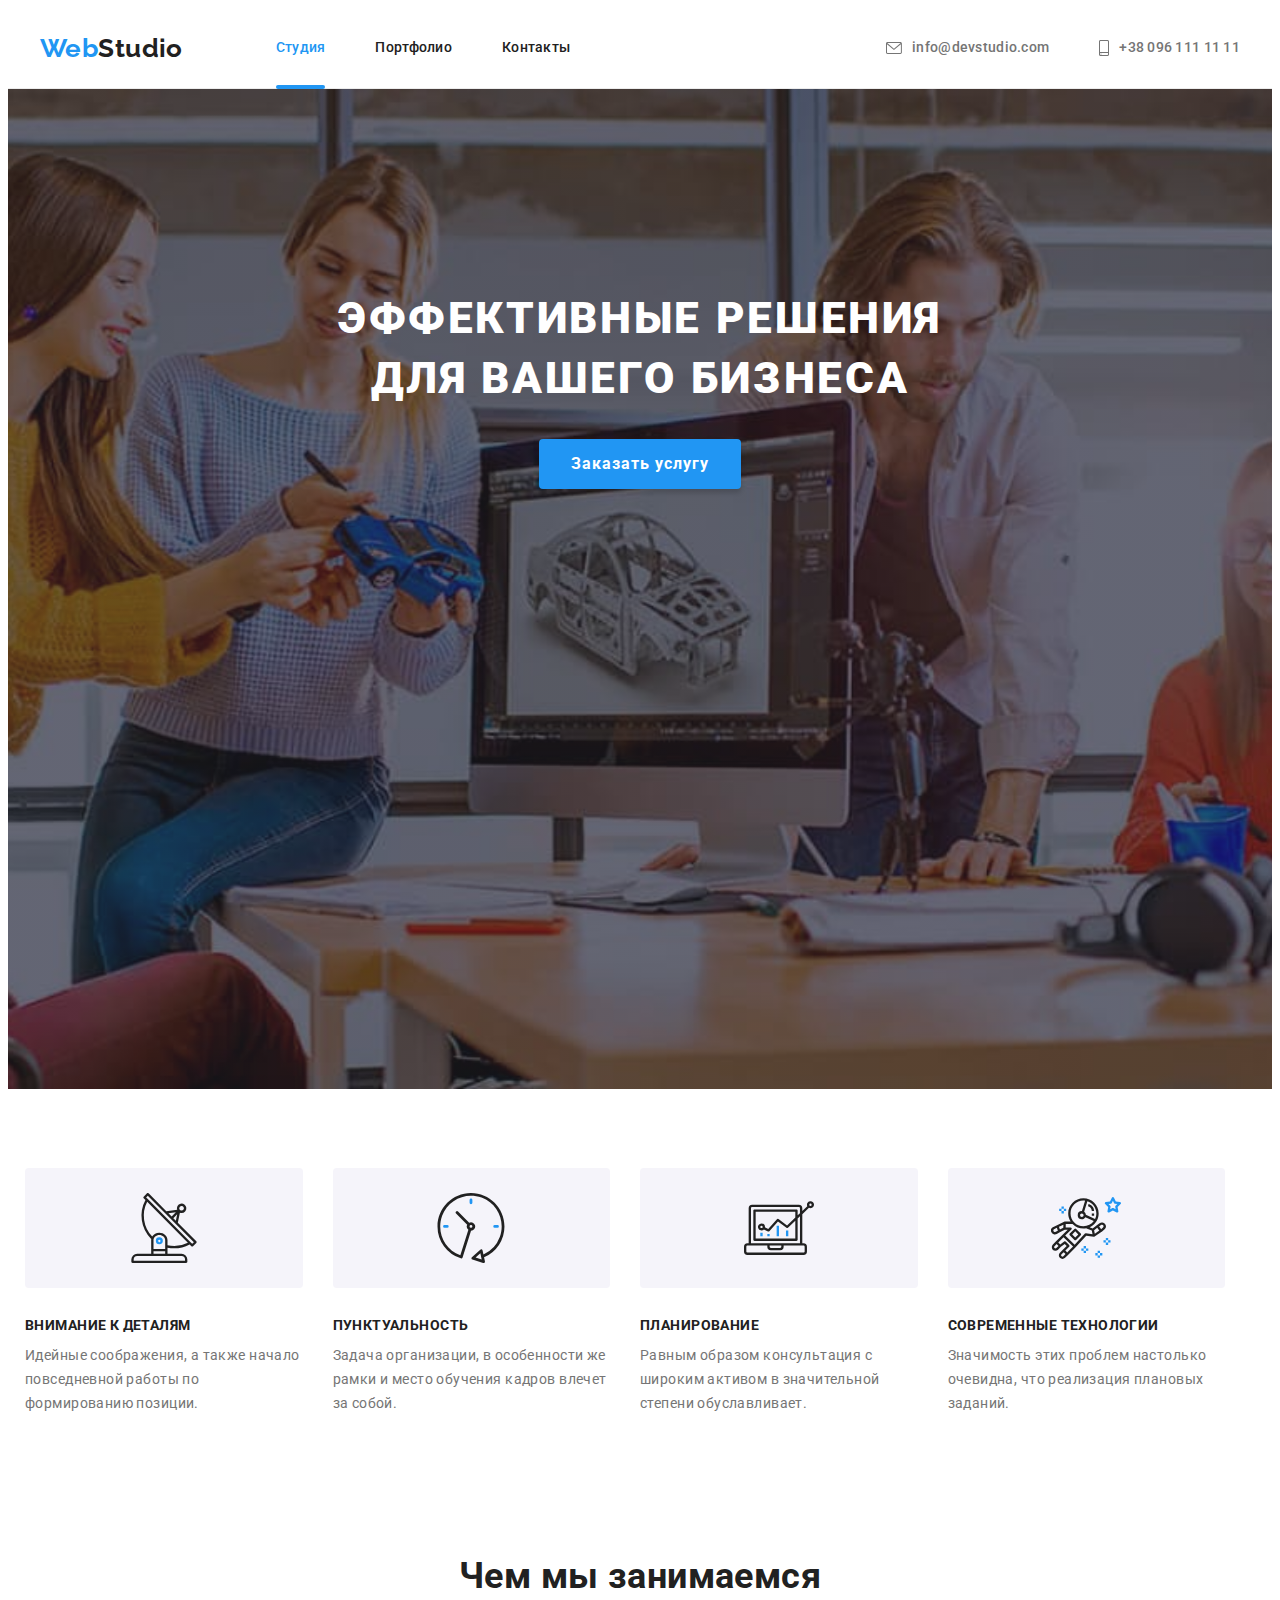
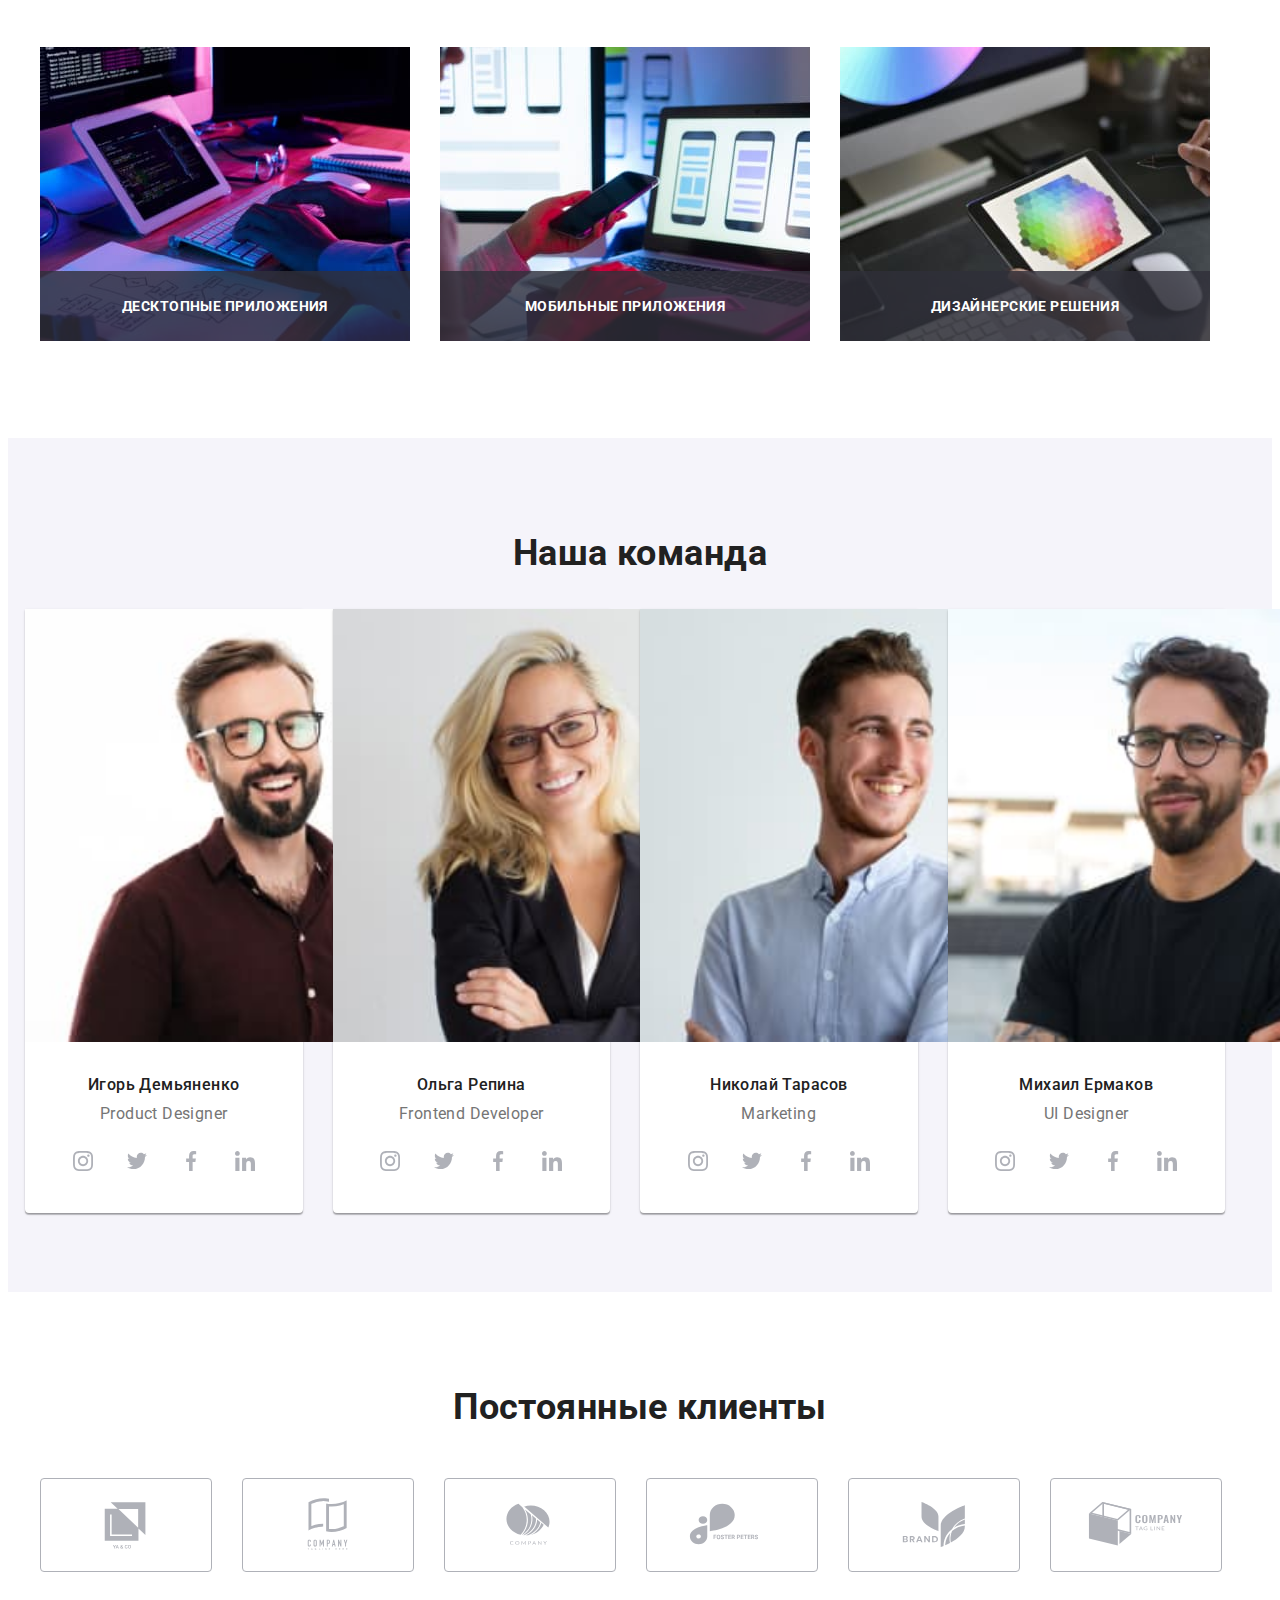
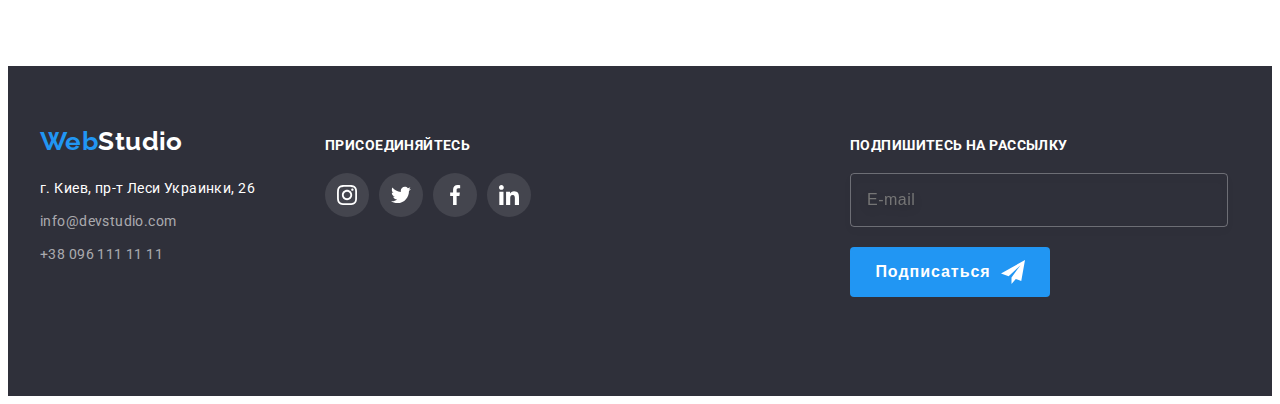
==== commit a40a5b57: "Update index.html" ====
--- a/index.html
+++ b/index.html
@@ -245,9 +245,9 @@
                 />
                 <source
                   media="(min-width: 480px)"
-                  srcset="./images/mobile/team1mob@1x.jpg 1x, ./images/mobile/team1mob@2x.jpg 2x"
-                />
-                <img src="./images/team1.jpg" alt="man Ihor" class="team-list__card" />
+                  srcset="./images/mob/team1mob@1x.jpg 1x, mages/mob/team1mob@2x.jpg 2x"
+                />
+                <img src="./images/team1.jpg" alt="man Ihor" class="team-list__card" width="450" />
               </picture>
               <div class="data-team">
                 <h3 class="data-team__title">Игорь Демьяненко</h3>
@@ -299,9 +299,14 @@
                 />
                 <source
                   media="(min-width: 480px)"
-                  srcset="./images/mobile/team2mob@1x.jpg 1x, ./images/mobile/team2mob@2x.jpg 2x"
-                />
-                <img src="./images/team2.jpg" alt="woman Olha" class="team-list__card" />
+                  srcset="./images/mob/team2mob@1x.jpg 1x, ./images/mob/team2mob@2x.jpg 2x"
+                />
+                <img
+                  src="./images/team2.jpg"
+                  alt="woman Olha"
+                  class="team-list__card"
+                  width="450"
+                />
               </picture>
               <div class="data-team">
                 <h3 class="data-team__title">Ольга Репина</h3>
@@ -353,9 +358,14 @@
                 />
                 <source
                   media="(min-width: 480px)"
-                  srcset="./images/mobile/team3mob@1x.jpg 1x, ./images/mobile/team3mob@2x.jpg 2x"
-                />
-                <img src="./images/team3.jpg" alt="man Nikolai" class="team-list__card" />
+                  srcset="./images/mob/team3mob@1x.jpg 1x, ./images/mob/team3mob@2x.jpg 2x"
+                />
+                <img
+                  src="./images/team3.jpg"
+                  alt="man Nikolai"
+                  class="team-list__card"
+                  width="450"
+                />
               </picture>
               <div class="data-team">
                 <h3 class="data-team__title">Николай Тарасов</h3>
@@ -407,9 +417,14 @@
                 />
                 <source
                   media="(min-width: 480px)"
-                  srcset="./images/mobile/team4mob@1x.jpg 1x, ./images/mobile/team4mob@2x.jpg 2x"
-                />
-                <img src="./images/team4.jpg" alt="man Mihail" class="team-list__card" />
+                  srcset="./images/mob/team4mob@1x.jpg 1x, ./images/mob/team4mob@2x.jpg 2x"
+                />
+                <img
+                  src="./images/team4.jpg"
+                  alt="man Mihail"
+                  class="team-list__card"
+                  width="450"
+                />
               </picture>
               <div class="data-team">
                 <h3 class="data-team__title">Михаил Ермаков</h3>
@@ -642,9 +657,12 @@
               name="deal"
               required
             />
-            <span class="form-deal__icon"></span>
-            <span class="form-deal__text">Соглашаюсь с рассылкой и принимаю</span>
-            <a href="#" class="form-deal__link">Условия договора</a>
+
+            <span>
+              <span class="form-deal__icon"></span>
+              <span class="form-deal__text">Соглашаюсь с рассылкой и принимаю</span>
+              <a href="#" class="form-deal__link">Условия договора</a>
+            </span>
           </label>
           <button type="submit" class="client-form__btn">Отправить</button>
         </form>
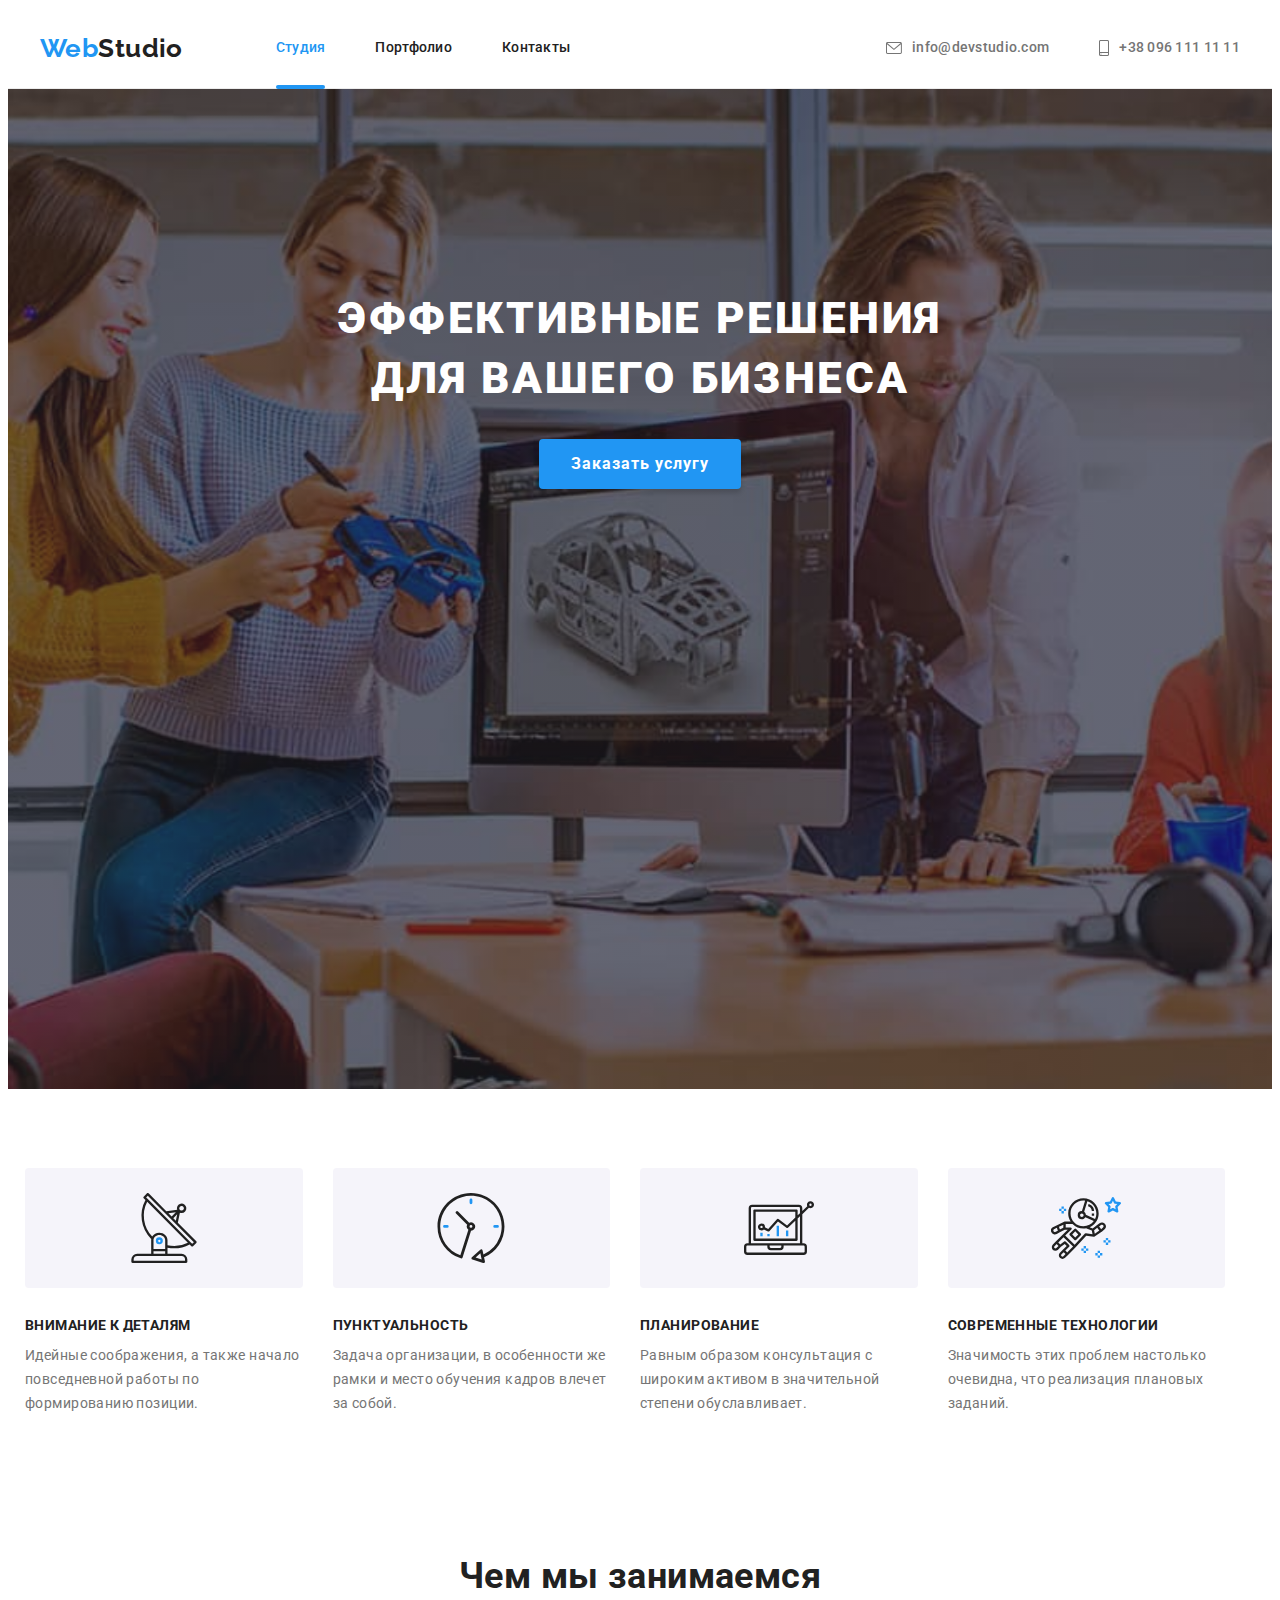
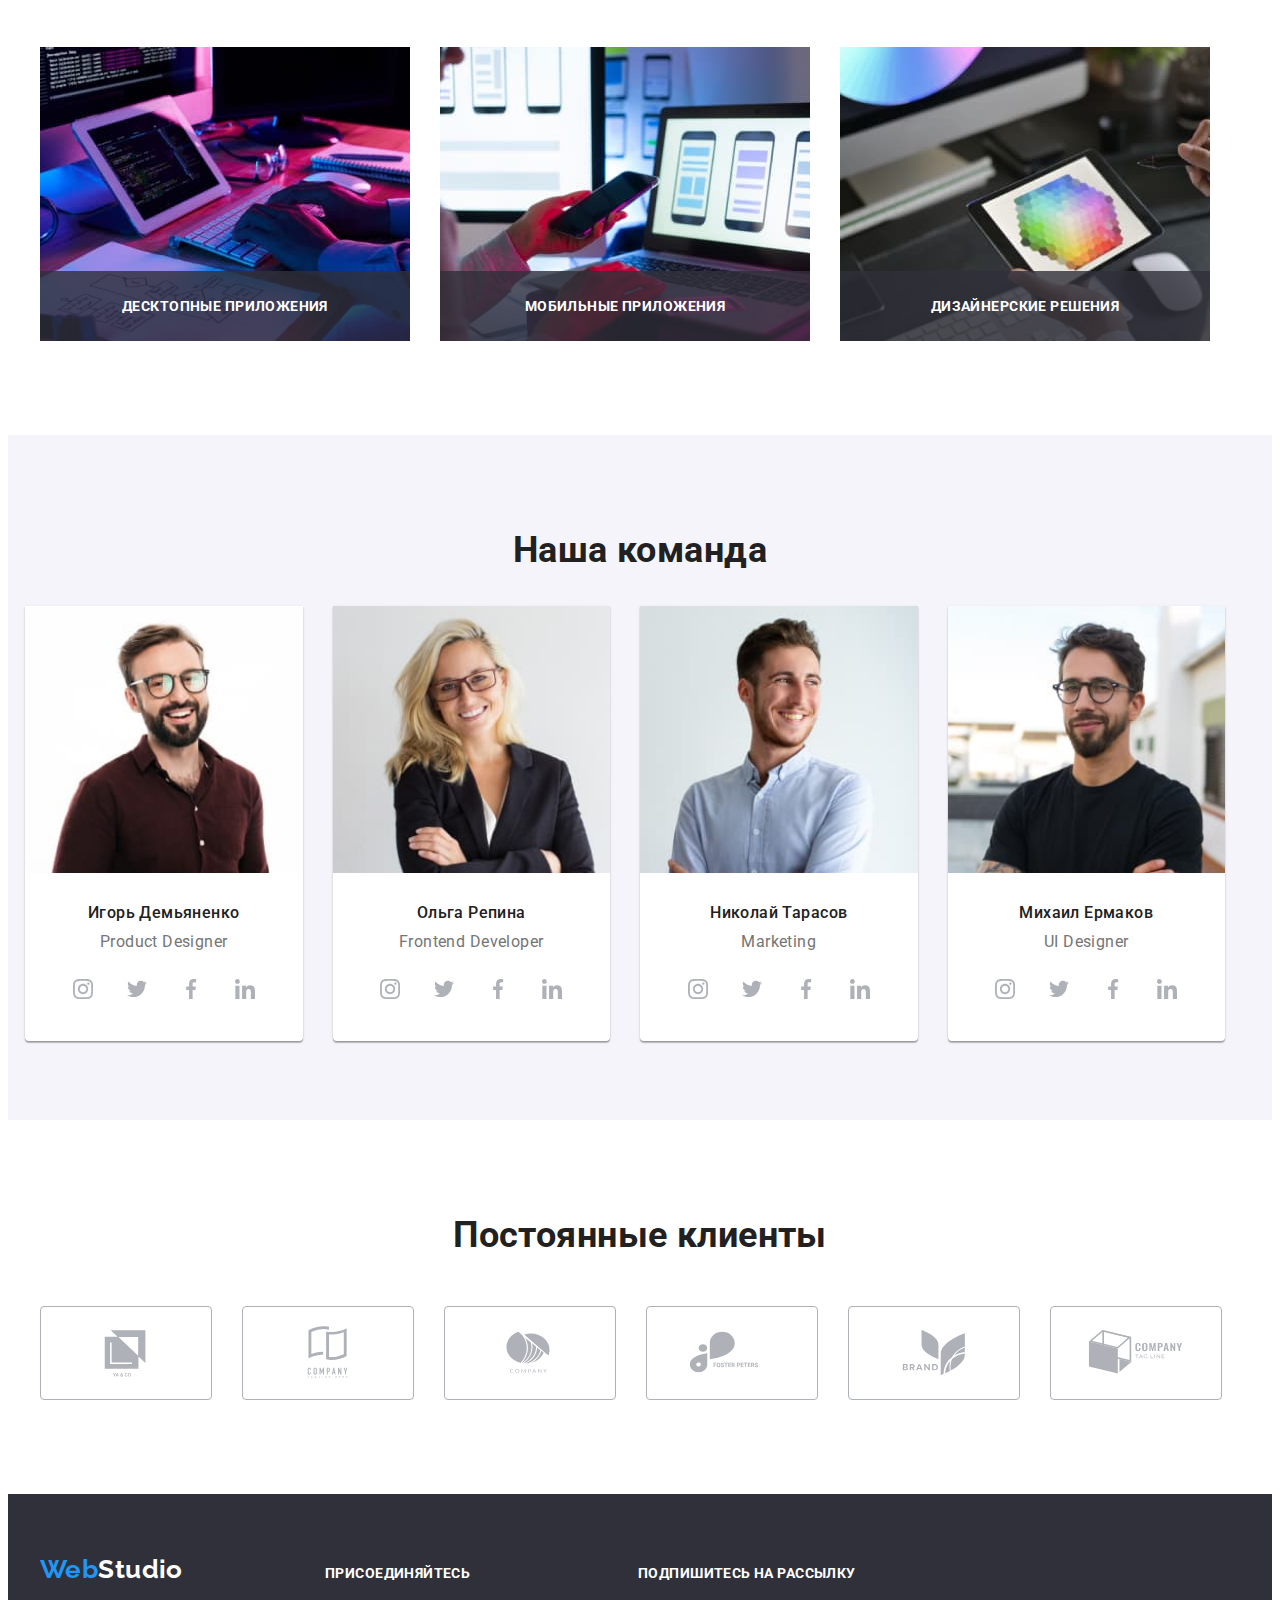
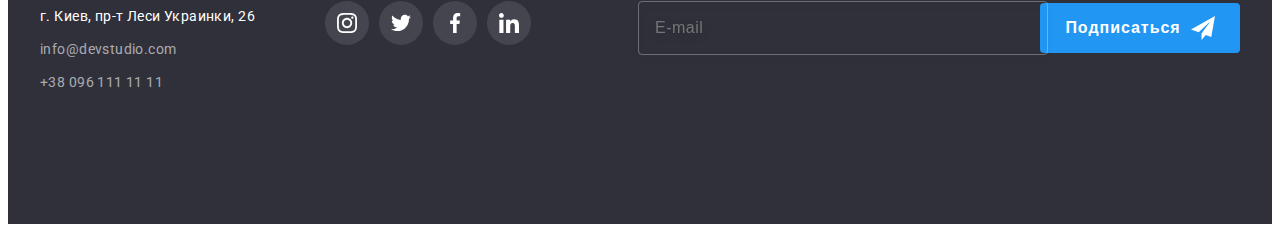
==== commit 30f263c6: "Update index.html" ====
--- a/index.html
+++ b/index.html
@@ -657,12 +657,9 @@
               name="deal"
               required
             />
-
-            <span>
-              <span class="form-deal__icon"></span>
-              <span class="form-deal__text">Соглашаюсь с рассылкой и принимаю</span>
-              <a href="#" class="form-deal__link">Условия договора</a>
-            </span>
+            <span class="form-deal__icon"></span>
+            <span class="form-deal__text">Соглашаюсь с рассылкой и принимаю</span>
+            <a href="#" class="form-deal__link">Условия договора</a>
           </label>
           <button type="submit" class="client-form__btn">Отправить</button>
         </form>
--- a/css/main.min.css
+++ b/css/main.min.css
@@ -1 +1 @@
-:root{--primary-text-color: #212121;--title-text-color: #212121;--accent-color: #2196f3;--primary-background-color: #ffffff;--text-color: #757575;--white-text-color: #ffffff;--filter-background-color: #f5f4fa;--card-set-gap: 30px;--hero-background-color: #2f303a;--icons-color: #afb1b8;--timing-function: cubic-bezier(0.4, 0, 0.2, 1);--duration: 250ms}.visually-hidden{position:absolute;width:1px;height:1px;margin:-1px;border:0;padding:0;white-space:nowrap;clip-path:inset(100%);clip:rect(0 0 0 0);overflow:hidden}.list{list-style:none;padding:0;margin:0}.link{text-decoration:none;color:inherit}h1,h2,h3,h4,h5,h6,p{margin:0}.img{display:block;max-width:100%;height:auto}body{background:var(--primary-background-color);color:var(--primary-text-color);font-family:Roboto,sans-serif;font-size:14px;letter-spacing:.03em}.section-title{margin-bottom:50px;font-weight:700;font-size:36px;line-height:1.17;text-align:center}.container{width:100%;margin:0 auto;padding-left:15px;padding-right:15px}@media screen and (min-width: 480px){.container{width:480px}}@media screen and (min-width: 768px){.container{width:768px}}@media screen and (min-width: 1200px){.container{width:1200px}}.header{border-bottom:1px solid #ececec}.main-nav{display:flex;align-items:center;justify-content:space-between;min-height:60px}@media screen and (min-width: 768px){.main-nav{display:flex;align-items:center}}@media screen and (min-width: 1200px){.main-nav{display:flex;align-items:center}}.main-nav__logo{font-weight:700;font-family:Raleway,sans-serif;font-size:24px;line-height:1.17;color:var(--primary-text-color)}@media screen and (min-width: 768px){.main-nav__logo{font-weight:700;font-family:Raleway,sans-serif;font-size:24px;line-height:1.17;color:var(--primary-text-color)}}@media screen and (min-width: 1200px){.main-nav__logo{font-weight:700;font-family:Raleway,sans-serif;font-size:26px;line-height:1.19;color:var(--primary-text-color)}}.main-nav__logo .main-nav__lable{color:var(--accent-color)}.site-nav{display:none}@media screen and (min-width: 768px){.site-nav{display:flex;margin-left:88px;font-weight:500;line-height:1.14;letter-spacing:.02em}}@media screen and (min-width: 1200px){.site-nav{display:flex;margin-left:93px;font-weight:500;line-height:1.14;letter-spacing:.02em}}.site-nav__item+.site-nav__item{margin-left:50px}.site-nav__link{display:block;padding-top:32px;padding-bottom:32px;position:relative;transition-property:color;transition-duration:var(--duration);transition-timing-function:var(--timing-function)}.site-nav__link:hover,.site-nav__link:focus{color:var(--accent-color)}.site-nav__link--current{color:var(--accent-color)}.site-nav__link--current::after{content:"";position:absolute;width:100%;height:4px;left:0;bottom:-1px;background:var(--accent-color);border-radius:2px}.contacts{display:none}@media screen and (max-width: 1199px){.contacts{flex-direction:column}}@media screen and (min-width: 768px){.contacts{display:flex;font-weight:500;line-height:1.14;letter-spacing:.02em}}@media screen and (min-width: 1200px){.contacts{display:flex;margin-left:auto;font-weight:500;line-height:1.14;letter-spacing:.02em}}@media screen and (min-width: 768px){.contacts__item{display:flex;align-items:center}}@media screen and (min-width: 768px)and (max-width: 1199px){.contacts__item:not(:last-child){margin-bottom:10px}}@media screen and (min-width: 1200px){.contacts__item{display:flex;align-items:center;justify-content:center}.contacts__item+.contacts__item{margin-left:50px}}.contacts__link{color:var(--text-color);display:flex;align-items:center;justify-content:center;transition-property:color;transition-duration:var(--duration);transition-timing-function:var(--timing-function)}@media screen and (min-width: 1200px){.contacts__link{padding-top:32px;padding-bottom:32px}}.contacts__link:hover,.contacts__link:focus{color:var(--accent-color)}.contacts__icon-mail{margin-right:10px;fill:currentColor}.contacts__icon-mail:hover,.contacts__icon-mail:focus{fill:var(--accent-color)}.contacts__icon-tel{margin-right:10px;fill:currentColor}.contacts__icon-tel:hover,.contacts__icon-tel:focus{fill:var(--accent-color)}.mobmenu-btn-open{display:inline-block;justify-content:center;align-items:center;padding:0;border:none;background-color:rgba(0,0,0,0);width:40px;height:40px;position:absolute;top:10px;right:15px}.mobmenu-btn-open:hover,.mobmenu-btn-open:focus{fill:var(--accent-color)}@media screen and (min-width: 768px){.mobmenu-btn-open{display:none}}@media screen and (min-width: 1200px){.mobmenu-btn-open{display:none}}.mobmenu{position:fixed;top:0;left:0;z-index:999;background-color:var(--primary-background-color);width:100vw;height:100vw;padding-top:10px;padding-bottom:48px}.mobmenu .mob-container{display:flex;flex-direction:column;justify-content:space-between;height:100%;overflow-y:100%}.mobmenu-btn-close{display:flex;justify-content:center;align-items:center;padding:0;margin-bottom:15px;background-color:#fff;width:40px;height:40px;border-radius:50%;border:1px solid rgba(0,0,0,.1);position:absolute;top:10px;right:15px;transition-property:fill,border-color;transition-duration:var(--duration);transition-timing-function:var(--timing-function)}.mobmenu-btn-close:hover,.mobmenu-btn-close:focus{fill:var(--accent-color);border-color:var(--accent-color)}.mobmenu-nav{margin-left:40px;margin-bottom:30px;font-weight:500;font-size:40px;line-height:1.18;letter-spacing:.02em}.mobmenu-nav__item:not(:last-child){margin-bottom:32px}.mobmenu-nav__link{transition-property:color;transition-duration:var(--duration);transition-timing-function:var(--timing-function)}.mobmenu-nav__link:hover,.mobmenu-nav__link:focus{color:var(--accent-color)}.mobmenu-nav__link--current{color:var(--accent-color)}.mobmenu-contacts{margin-left:40px;margin-bottom:64px}.mobmenu-contacts__tel{margin-bottom:32px;font-weight:500;font-size:34px;line-height:1.18;letter-spacing:.02em;color:var(--accent-color)}.mobmenu-contacts__mail{font-weight:500;font-size:24px;line-height:1.17;letter-spacing:.02em;color:var(--text-color);transition-property:color;transition-duration:var(--duration);transition-timing-function:var(--timing-function)}.mobmenu-contacts__mail:hover,.mobmenu-contacts__mail:focus{color:var(--accent-color)}.mob-soc{display:flex;margin-left:40px}@media screen and (max-width: 479){.mob-soc__item{display:flex;flex-wrap:wrap}}.mob-soc__item:not(:last-child){margin-right:10px;padding-right:10px;border-right:1px solid rgba(33,33,33,.2)}.mob-soc__link{display:block;font-weight:500;font-size:18px;line-height:1.22;letter-spacing:.02em;text-align:center;color:var(--accent-color)}@media screen and (max-width: 767px){.hero{padding-top:118px;padding-bottom:118px;width:480px;height:400px;margin-left:auto;margin-right:auto;background-color:var(--hero-background-color);text-align:center;background-image:linear-gradient(rgba(47, 48, 58, 0.4), rgba(47, 48, 58, 0.4)),url(../images/mobile/heromob@1x.jpg);background-repeat:no-repeat;background-position:center;background-size:cover}}@media screen and (max-width: 767px)and (min-device-pixel-ratio: 2),screen and (max-width: 767px)and (min-resolution: 192dpi),screen and (max-width: 767px)and (min-resolution: 2dppx){.hero{background-image:linear-gradient(rgba(47, 48, 58, 0.4), rgba(47, 48, 58, 0.4)),url(../images/mobile/heromob@2x.jpg);background-repeat:no-repeat;background-position:center;background-size:cover}}@media screen and (min-width: 768px){.hero{padding-top:118px;padding-bottom:118px;max-width:768px;height:400px;margin-left:auto;margin-right:auto;background-color:var(--hero-background-color);text-align:center;background-image:linear-gradient(rgba(47, 48, 58, 0.4), rgba(47, 48, 58, 0.4)),url(../images/tablet/herotab@1x.jpg);background-repeat:no-repeat;background-position:center;background-size:cover}}@media screen and (min-width: 768px)and (min-device-pixel-ratio: 2),screen and (min-width: 768px)and (min-resolution: 192dpi),screen and (min-width: 768px)and (min-resolution: 2dppx){.hero{background-image:linear-gradient(rgba(47, 48, 58, 0.4), rgba(47, 48, 58, 0.4)),url(../images/tablet/herotab@2x.jpg);background-repeat:no-repeat;background-position:center;background-size:cover}}@media screen and (min-width: 1200px){.hero{padding-top:200px;padding-bottom:200px;max-width:1600px;height:600px;margin-left:auto;margin-right:auto;background-color:var(--hero-background-color);text-align:center;background-image:linear-gradient(rgba(47, 48, 58, 0.4), rgba(47, 48, 58, 0.4)),url(../images/desktop/herodesktop@1x.jpg);background-repeat:no-repeat;background-position:center;background-size:cover}}@media screen and (min-width: 1200px)and (min-device-pixel-ratio: 2),screen and (min-width: 1200px)and (min-resolution: 192dpi),screen and (min-width: 1200px)and (min-resolution: 2dppx){.hero{background-image:linear-gradient(rgba(47, 48, 58, 0.4), rgba(47, 48, 58, 0.4)),url(../images/desktop/herodesktop@2x.jpg);background-repeat:no-repeat;background-position:center;background-size:cover}}.hero-title{max-width:360px;margin:0px auto 30px;font-weight:900;font-size:26px;line-height:1.62;color:var(--white-text-color);letter-spacing:.06em;text-transform:uppercase}@media screen and (min-width: 768px){.hero-title{max-width:360px;margin:0px auto 30px;font-weight:900;font-size:26px;line-height:1.62;color:var(--white-text-color);letter-spacing:.06em;text-transform:uppercase}}@media screen and (min-width: 1200px){.hero-title{max-width:696px;margin:0px auto 30px;font-weight:900;font-size:44px;line-height:1.36;color:var(--white-text-color);letter-spacing:.06em;text-transform:uppercase}}.hero-button{border-radius:4px;border:none;padding:10px 32px;min-width:200px;box-shadow:0px 4px 4px rgba(0,0,0,.15);font-family:inherit;font-weight:700;font-size:16px;line-height:1.88;letter-spacing:.06em;background-color:var(--accent-color);color:var(--white-text-color);cursor:pointer;transition-property:background-color;transition-duration:var(--duration);transition-timing-function:var(--timing-function)}.hero-button:focus,.hero-button:hover{background-color:#188ce8}@media screen and (min-width: 768px){.hero-button{border-radius:4px;border:none;padding:10px 32px;min-width:200px;box-shadow:0px 4px 4px rgba(0,0,0,.15);font-family:inherit;font-weight:700;font-size:16px;line-height:1.88;letter-spacing:.06em;background-color:var(--accent-color);color:var(--white-text-color);cursor:pointer;transition-property:background-color;transition-duration:var(--duration);transition-timing-function:var(--timing-function)}.hero-button:focus,.hero-button:hover{background-color:#188ce8}}@media screen and (min-width: 1200px){.hero-button{border-radius:4px;border:none;padding:10px 32px;min-width:200px;box-shadow:0px 4px 4px rgba(0,0,0,.15);font-family:inherit;font-weight:700;font-size:16px;line-height:1.88;letter-spacing:.06em;background-color:var(--accent-color);color:var(--white-text-color);cursor:pointer;transition-property:background-color;transition-duration:var(--duration);transition-timing-function:var(--timing-function)}.hero-button:focus,.hero-button:hover{background-color:#188ce8}}.specifics{padding-top:60px;padding-bottom:60px}@media screen and (max-width: 767px){.specifics{text-align:center}}@media screen and (min-width: 768px){.specifics{padding-top:60px;padding-bottom:60px}}@media screen and (min-width: 1200px){.specifics{padding-top:94px}}@media screen and (min-width: 768px){.specifics-list{display:flex;flex-wrap:wrap;margin:-15px}}@media screen and (min-width: 1200px){.specifics-list{display:flex;flex-wrap:wrap}}.specifics-list__item{width:450px}@media screen and (max-width: 767px){.specifics-list__item:not(:last-child){margin-bottom:var(--card-set-gap)}}@media screen and (min-width: 768px){.specifics-list__item{width:354px;flex-basis:calc(50% - var(--card-set-gap))}}@media screen and (min-width: 768px)and (min-width: 768px)and (max-width: 1199px){.specifics-list__item{margin:15px}}@media screen and (min-width: 1200px){.specifics-list__item{width:270px;flex-basis:calc(25% - var(--card-set-gap))}.specifics-list__item+.specifics-list__item{margin-left:var(--card-set-gap)}}.specifics-list__item::before{content:"";height:120px;display:block;background-color:var(--filter-background-color);border-radius:4px;margin-bottom:30px}.specifics__icon-antenna::before{background-image:url(../images/icon-antenna.svg);content:"";background-repeat:no-repeat;background-position:center;background-size:auto}.specifics__icon-clock::before{background-image:url(../images/icon-clock.svg);content:"";background-repeat:no-repeat;background-position:center;background-size:auto}.specifics__icon-diagram::before{background-image:url(../images/icon-diagram.svg);content:"";background-repeat:no-repeat;background-position:center;background-size:auto}.specifics__icon-astronaut::before{background-image:url(../images/icon-astronaut.svg);content:"";background-repeat:no-repeat;background-position:center;background-size:auto}.specifics-list__title{margin-bottom:10px;font-weight:700;font-size:14px;line-height:1.14;text-transform:uppercase}.specifics-list__text{margin-bottom:0;font-weight:400;line-height:1.71;color:var(--text-color)}.function{padding-top:94px;padding-bottom:94px}@media screen and (max-width: 1200px){.function{display:none}}.work-list{display:flex}.work-list__item{position:relative;overflow:hidden}.work-list__item+.work-list__item{margin-left:var(--card-set-gap)}.work-list__text{position:absolute;bottom:3px;width:100%;height:70px;background-color:rgba(47,48,58,.8);opacity:1;display:flex;align-items:center;justify-content:center;color:var(--white-text-color);font-weight:700;line-height:1.1428571429;text-transform:uppercase;transform:translateX(0);transition-property:transform;transition-duration:var(--duration);transition-timing-function:linear;transition-delay:260ms}.work-list__text:hover,.work-list__text:focus{transform:translateX(-100%)}.team{background-color:#f5f4fa;padding-top:60px;padding-bottom:60px}@media screen and (min-width: 768px){.team{background-color:#f5f4fa;padding-top:60px;padding-bottom:60px}}@media screen and (min-width: 1200px){.team{background-color:#f5f4fa;padding-top:94px;padding-bottom:94px}}@media screen and (min-width: 768px){.team-list{display:flex;flex-wrap:wrap;margin:-15px}}@media screen and (min-width: 1200px){.team-list{display:flex;flex-wrap:wrap}}.team-list__item{display:block;max-width:100%;height:auto}@media screen and (max-width: 480px){.team-list__item{width:450px;background-color:var(--primary-background-color);box-shadow:0px 1px 3px rgba(0,0,0,.12),0px 1px 1px rgba(0,0,0,.14),0px 2px 1px rgba(0,0,0,.2);border-radius:0px 0px 4px 4px}}@media screen and (max-width: 767px){.team-list__item:not(:last-child){margin-bottom:var(--card-set-gap)}}@media screen and (min-width: 768px){.team-list__item{width:354px;flex-basis:calc(50% - var(--card-set-gap));background-color:var(--primary-background-color);box-shadow:0px 1px 3px rgba(0,0,0,.12),0px 1px 1px rgba(0,0,0,.14),0px 2px 1px rgba(0,0,0,.2);border-radius:0px 0px 4px 4px}}@media screen and (min-width: 768px)and (max-width: 1199px){.team-list__item{margin:15px}}@media screen and (min-width: 1200px){.team-list__item{width:270px;flex-basis:calc(25% - var(--card-set-gap));background-color:var(--primary-background-color);box-shadow:0px 1px 3px rgba(0,0,0,.12),0px 1px 1px rgba(0,0,0,.14),0px 2px 1px rgba(0,0,0,.2);border-radius:0px 0px 4px 4px}.team-list__item+.team-list__item{margin-left:var(--card-set-gap)}}.data-team{padding-top:30px;padding-bottom:24px}@media screen and (min-width: 768px){.data-team{padding-top:30px;padding-bottom:24px}}@media screen and (min-width: 1200px){.data-team{padding-top:30px;padding-bottom:30px}}.data-team__title{margin-bottom:10px;font-weight:500;font-size:16px;line-height:1.19;text-align:center}.data-team__text{margin-bottom:16px;font-size:16px;line-height:1.19;text-align:center;color:var(--text-color)}.soc-profile{display:flex;justify-content:center}.soc-profile__item{width:44px;height:44px;margin-right:10px}.soc-profile__item:last-child{margin-right:0}.soc-profile__link{display:flex;align-items:center;justify-content:center;width:100%;height:100%;background-color:var(--primary-background-color);border-radius:50%;color:var(--icons-color);transition-property:background-color,color;transition-duration:var(--duration);transition-timing-function:var(--timing-function)}.soc-profile__link:hover,.soc-profile__link:focus{background-color:var(--accent-color);color:var(--white-text-color)}.soc-profile__icon{fill:currentColor}.customers{padding-top:60px;padding-bottom:60px}@media screen and (min-width: 768px){.customers{padding-top:60px;padding-bottom:60px}}@media screen and (min-width: 1200px){.customers{padding-top:94px;padding-bottom:94px}}.customers-list{display:flex;flex-wrap:wrap;margin:-15px}@media screen and (min-width: 1200px){.customers-list{margin:-15px}}.customers-list__item{margin:15px}@media screen and (min-width: 320px)and (max-width: 767px){.customers-list__item{flex-basis:calc(50% - var(--card-set-gap))}}@media screen and (min-width: 768px)and (max-width: 1199px){.customers-list__item{flex-basis:calc(33.3333333333% - var(--card-set-gap));justify-content:center}}.customers-list__link{display:flex;justify-content:center;align-items:center;width:210px;height:92px;color:var(--icons-color);border:1px solid var(--icons-color);border-radius:4px;transition-property:border-color,color;transition-duration:var(--duration);transition-timing-function:var(--timing-function)}.customers-list__link:hover,.customers-list__link:focus{border-color:var(--accent-color);color:var(--accent-color)}@media screen and (min-width: 768px){.customers-list__link{width:226px;height:92px;color:var(--icons-color);border:1px solid var(--icons-color);border-radius:4px;transition-property:border-color,color;transition-duration:var(--duration);transition-timing-function:var(--timing-function)}.customers-list__link:hover,.customers-list__link:focus{border-color:var(--accent-color);color:var(--accent-color)}}@media screen and (min-width: 1200px){.customers-list__link{display:flex;justify-content:center;align-items:center;width:170px;height:92px;color:var(--icons-color);border:1px solid var(--icons-color);border-radius:4px;transition-property:border-color,color;transition-duration:var(--duration);transition-timing-function:var(--timing-function)}.customers-list__link:hover,.customers-list__link:focus{border-color:var(--accent-color);color:var(--accent-color)}}.customers-list__icon{fill:currentColor}.customers-list__icon:hover,.customers-list__icon:focus{fill:var(--accent-color)}.bottons-list{display:flex;flex-wrap:wrap;margin:-4px;margin-bottom:40px;background-color:var(--primary-background-color)}@media screen and (min-width: 768px){.bottons-list{margin-bottom:30px;display:flex;justify-content:center}}@media screen and (min-width: 1200px){.bottons-list{margin-bottom:50px;display:flex;justify-content:center}}.bottons-list__item{margin:4px}@media screen and (min-width: 768px){.bottons-list__item:not(:last-child){margin-right:8px}}@media screen and (min-width: 1200px){.bottons-list__item:not(:last-child){margin-right:8px}}.bottons-list__filter{padding:6px 22px;border-radius:4px;border:none;font-family:inherit;font-weight:500;font-size:16px;line-height:1.63;text-align:center;letter-spacing:.03em;background-color:var(--filter-background-color);cursor:pointer;transition-property:background-color,color,box-shadow;transition-duration:var(--duration);transition-timing-function:var(--timing-function)}.bottons-list__filter:focus,.bottons-list__filter:hover{background-color:var(--accent-color);color:var(--white-text-color);box-shadow:0px 3px 1px rgba(0,0,0,.1),0px 1px 2px rgba(0,0,0,.08),0px 2px 2px rgba(0,0,0,.12)}.bottons-list__filter--current{background-color:var(--accent-color);color:var(--white-text-color);box-shadow:0px 3px 1px rgba(0,0,0,.1),0px 1px 2px rgba(0,0,0,.08),0px 2px 2px rgba(0,0,0,.12)}.portfolio{padding-top:60px;padding-bottom:60px}@media screen and (min-width: 768px){.portfolio{padding-top:60px;padding-bottom:60px}}@media screen and (min-width: 1200px){.portfolio{padding-top:94px;padding-bottom:94px}}@media screen and (min-width: 768px){.card-set{display:flex;flex-wrap:wrap;margin-left:calc(-1*var(--card-set-gap));margin-top:calc(-1*var(--card-set-gap))}}@media screen and (min-width: 1200px){.card-set{display:flex;flex-wrap:wrap;margin-left:calc(-1*var(--card-set-gap));margin-top:calc(-1*var(--card-set-gap))}}.card-set__item{width:450px}@media screen and (max-width: 767px){.card-set__item:not(:last-child){margin-bottom:var(--card-set-gap)}}@media screen and (min-width: 768px){.card-set__item{width:354px;flex-basis:calc(50% - var(--card-set-gap));margin-left:var(--card-set-gap);margin-top:var(--card-set-gap)}}@media screen and (min-width: 1200px){.card-set__item{width:370px;flex-basis:calc(33.3333333333% - var(--card-set-gap));margin-left:var(--card-set-gap);margin-top:var(--card-set-gap)}}.card-set__link{display:flex;flex-direction:column;height:100%}@media screen and (min-width: 1200px){.card-set__link{display:block}.card-set__link:hover,.card-set__link:focus{box-shadow:0px 1px 1px rgba(0,0,0,.12),0px 4px 4px rgba(0,0,0,.06),1px 4px 6px rgba(0,0,0,.16)}}.card-thumb{position:relative;overflow:hidden}.card-thumb__text{display:flex;position:absolute;top:0;left:0;width:100%;height:101%;padding:63px 24px;color:var(--white-text-color);background-color:rgba(33,150,243,.9);opacity:1;font-size:18px;line-height:1.5555555556;transform:translateY(100%);transition-property:transform,box-shadow;transition-duration:var(--duration);transition-timing-function:var(--timing-function)}.card-set__item:hover .card-thumb__text,.card-set__item:focus .card-thumb__text{transform:translateY(0)}.data-gallery{border:1px solid #eee;border-top:none;padding:20px 24px 20px 24px}@media screen and (min-width: 768px){.data-gallery{border:1px solid #eee;border-top:none;padding:20px 24px 20px 24px;flex-grow:1}}.data-gallery__title{margin-bottom:4px;font-weight:700;font-size:18px;line-height:2;letter-spacing:.06em}.data-gallery__text{margin-top:0;font-weight:400;font-size:16px;line-height:1.88;color:var(--text-color)}.footer{background-color:var(--hero-background-color);padding-top:60px;padding-bottom:60px}@media screen and (max-width: 767px){.footer .container{text-align:center}}@media screen and (min-width: 768px){.footer .container{display:flex;flex-wrap:wrap;justify-content:center}}@media screen and (min-width: 1200px){.footer .container{display:flex;align-items:baseline}}.logo{margin-bottom:60px}@media screen and (min-width: 768px){.logo{margin-right:165px}}@media screen and (min-width: 1200px){.logo{margin-right:70px}}.logo__footer{display:inline-block;margin-bottom:20px;font-family:Raleway,sans-serif;font-weight:700;font-size:24px;line-height:1.17}.logo__footer:hover{color:var(--accent-color)}@media screen and (min-width: 1200px){.logo__footer{font-size:26px;line-height:1.19}}.logo__footer .logo__sign{color:var(--accent-color)}.logo__footer .logo__studio{color:var(--white-text-color)}.address-list{display:block;font-style:normal;font-family:"Roboto";font-weight:400;line-height:1.71}.address-list__item{margin-bottom:8px}@media screen and (min-width: 1200px){.address-list__item{margin-bottom:9px}}.address-list__link{color:var(--white-text-color);transition-property:color;transition-duration:var(--duration);transition-timing-function:var(--timing-function)}.address-list__link:hover,.address-list__link:focus{color:var(--accent-color)}.address-list__tel-link{color:rgba(255,255,255,.6);transition-property:color;transition-duration:250ms;transition-timing-function:var(--timing-function)}.address-list__tel-link:hover,.address-list__tel-link:focus{color:var(--accent-color)}.address-list__mail-link{color:rgba(255,255,255,.6);transition-property:color;transition-duration:250ms;transition-timing-function:var(--timing-function)}.address-list__mail-link:hover,.address-list__mail-link:focus{color:var(--accent-color)}.soc-networks{display:block;justify-content:center;margin-bottom:60px}@media screen and (min-width: 1200px){.soc-networks{display:block}}.soc-networks__title,.signup-form__title{display:inline-block;margin-bottom:20px;font-family:"Roboto";font-weight:700;line-height:1.1428571429;letter-spacing:.03em;text-transform:uppercase;color:var(--white-text-color)}.soc-list{display:flex;justify-content:center;margin:0 auto}@media screen and (min-width: 1200px){.soc-list{display:flex;margin:0 auto}}.soc-list__item{width:44px;height:44px;margin-right:10px}.soc-list__item:last-child{margin-right:0}.soc-list__link{display:flex;align-items:center;justify-content:center;width:100%;height:100%;background-color:rgba(255,255,255,.1);border-radius:50%;color:var(--white-text-color);transition-property:background-color;transition-duration:var(--duration);transition-timing-function:var(--timing-function)}.soc-list__link:hover,.soc-list__link:focus{background-color:var(--accent-color);color:var(--white-text-color)}.soc-list__icon,.signup__icon{fill:currentColor}@media screen and (min-width: 1200px){.signup-form{margin-left:auto}}.signup{display:block;text-align:center}@media screen and (min-width: 768px){.signup{display:flex;justify-content:center;flex-direction:column;text-align:center}}@media screen and (min-width: 1200px){.signup{display:flex;align-items:baseline}}.signup__email{min-width:358px;height:50px;border:1px solid rgba(255,255,255,.3);filter:drop-shadow(0px 4px 4px rgba(0, 0, 0, 0.15));border-radius:4px;padding-left:16px;margin-right:12px;outline:none;margin-bottom:20px;background-color:rgba(0,0,0,0);font-size:16px;line-height:1.25;letter-spacing:.03em;color:rgba(255,255,255,.6);cursor:pointer;transition-property:border-color;transition-duration:var(--duration);transition-timing-function:var(--timing-function)}.signup__email:focus,.signup__email:hover{border-color:var(--accent-color)}.signup__btn{align-items:center;justify-content:center;padding:0;width:200px;height:50px;border:none;background-color:var(--accent-color);border-radius:4px;font-weight:700;font-size:16px;line-height:1.875;letter-spacing:.06em;color:var(--white-text-color);cursor:pointer;transition-property:box-shadow,background-color;transition-duration:var(--duration);transition-timing-function:var(--timing-function)}@media screen and (min-width: 1200px){.signup__btn{display:flex}}.signup__btn:focus,.signup__btn:hover{box-shadow:0px 4px 4px rgba(0,0,0,.15);background-color:#188ce8}.signup__icon{margin-left:10px}.backdrop{position:fixed;top:0;width:100vw;height:100vh;background-color:rgba(0,0,0,.2);opacity:1;transition-property:opacity;transition-duration:var(--duration);transition-timing-function:var(--timing-function)}.modal{position:absolute;top:50%;left:50%;transform:translate(-50%, -50%);padding:40px;width:450px;height:609px;background-color:#fff;box-shadow:0px 1px 3px rgba(0,0,0,.12),0px 1px 1px rgba(0,0,0,.14),0px 2px 1px rgba(0,0,0,.2);border-radius:4px;opacity:1;transform:translate(-50%, -50%) scale(1);transition-property:transform,opacity;transition-duration:var(--duration);transition-timing-function:var(--timing-function)}.backdrop.is-hidden .modal{transform:translate(-50%, -50%) scale(0.5);opacity:0}@media screen and (min-width: 1200px){.modal{width:528px;height:581px}}.modal__close-btn{display:flex;justify-content:center;align-items:center;padding:0;background-color:#fff;width:30px;height:30px;border-radius:50%;border:1px solid rgba(0,0,0,.1);position:absolute;top:8px;right:8px;transition-property:fill,border-color;transition-duration:var(--duration);transition-timing-function:var(--timing-function)}.modal__close-btn:hover,.modal__close-btn:focus{fill:var(--accent-color);border-color:var(--accent-color)}.modal__icon-btn{cursor:pointer}textarea{resize:none}input{margin:0}.modal__title{margin-bottom:12px;font-weight:700;font-size:20px;line-height:1.5;text-align:center;letter-spacing:.03em;color:var(--primary-text-color)}@media screen and (min-width: 1200px){.modal__title{line-height:1.15}}.client-form{transition-property:border-color;transition-duration:var(--duration);transition-timing-function:var(--timing-function)}.client-name{position:relative;display:flex;flex-direction:column;margin-bottom:10px;transition-property:border-color;transition-duration:var(--duration);transition-timing-function:var(--timing-function)}.client-name__label{margin-bottom:4px;font-size:12px;line-height:1.1666666667;letter-spacing:.01em;color:var(--text-color)}.client-name__form{margin:0;padding-left:42px;height:40px;border:1px solid rgba(33,33,33,.2);border-radius:4px;outline:none;transition-property:border-color,fill;transition-duration:var(--duration);transition-timing-function:var(--timing-function)}.client-name:focus-within .client-name__form,.client-name:hover .client-name__form{border:1px solid var(--accent-color)}.client-name__icon{position:absolute;top:50%;left:12px;fill:var(--primary-text-color);transition-property:fill;transition-duration:var(--duration);transition-timing-function:var(--timing-function)}.client-name:focus-within .client-name__icon,.client-name:hover .client-name__icon{fill:var(--accent-color)}.client-tel{position:relative;display:flex;flex-direction:column;margin-bottom:10px}.client-tel__label{margin-bottom:4px;font-size:12px;line-height:1.1666666667;letter-spacing:.01em;color:var(--text-color)}.client-tel__form{margin:0;padding-left:42px;height:40px;border:1px solid rgba(33,33,33,.2);border-radius:4px;outline:none;transition-property:border-color,fill;transition-duration:var(--duration);transition-timing-function:var(--timing-function)}.client-tel:focus-within .client-tel__form,.client-tel:hover .client-tel__form{border:1px solid var(--accent-color)}.client-tel__icon{position:absolute;top:50%;left:12px;fill:var(--primary-text-color);transition-property:fill;transition-duration:var(--duration);transition-timing-function:var(--timing-function)}.client-tel:focus-within .client-tel__icon,.client-tel:hover .client-tel__icon{fill:var(--accent-color)}.client-mail{position:relative;display:flex;flex-direction:column;margin-bottom:10px}.client-mail__label{margin-bottom:4px;font-size:12px;line-height:1.1666666667;letter-spacing:.01em;color:var(--text-color)}.client-mail__form{margin:0;padding-left:42px;height:40px;border:1px solid rgba(33,33,33,.2);border-radius:4px;outline:none;transition-property:border-color,fill;transition-duration:var(--duration);transition-timing-function:var(--timing-function)}.client-mail:focus-within .client-mail__form,.client-mail:hover .client-mail__form{border:1px solid var(--accent-color)}.client-mail__icon{position:absolute;top:50%;left:12px;fill:var(--primary-text-color);transition-property:fill;transition-duration:var(--duration);transition-timing-function:var(--timing-function)}.client-mail:focus-within .client-mail__icon,.client-mail:hover .client-mail__icon{fill:var(--accent-color)}.client-msg{position:relative;display:flex;flex-direction:column;margin-bottom:20px}.client-msg__label{margin-bottom:4px;font-size:14px;line-height:1.1428571429;letter-spacing:.01em;color:var(--text-color)}@media screen and (min-width: 1200px){.client-msg__label{font-size:12px;line-height:1.1666666667}}.client-msg__form{margin:0;height:120px;padding:12px 16px;border:1px solid rgba(33,33,33,.2);border-radius:4px;outline:none;transition-property:border-color;transition-duration:var(--duration);transition-timing-function:var(--timing-function)}.client-msg__form:focus,.client-msg__form:hover{border-color:var(--accent-color)}.client-msg__form::placeholder{font-size:12px;line-height:1.1666666667;letter-spacing:.01em;color:rgba(117,117,117,.5)}.form-deal{display:flex;align-items:center;margin-bottom:30px}.form-deal__icon{display:inline-block;width:15px;height:16px;border:1px solid var(--primary-text-color);border-radius:2px;margin-right:9px}@media screen and (min-width: 1200px){.form-deal__icon{margin-right:9px;border:1px solid rgba(33,33,33,.2)}}.form-deal__checkbox:checked+.form-deal__icon{border-color:var(--accent-color);background-color:var(--accent-color);background-image:url(../images/icon-check.svg);background-repeat:no-repeat;background-position:center;background-size:auto;background-origin:border-box}.form-deal__text{font-size:12px;line-height:1.17}@media screen and (min-width: 1200px){.form-deal__text{margin-right:5px;line-height:1.71}}.form-deal__link{color:var(--accent-color);font-size:12px;line-height:1.17}@media screen and (min-width: 1200px){.form-deal__link{line-height:1.71}}.client-form__btn{display:block;margin:0 auto;border-radius:4px;border:none;padding:10px 55px;min-width:200px;font-family:inherit;font-weight:700;font-size:16px;line-height:1.88;letter-spacing:.06em;background-color:#188ce8;color:var(--white-text-color);cursor:pointer;transition-property:box-shadow;transition-duration:var(--duration);transition-timing-function:var(--timing-function)}.client-form__btn:focus,.client-form__btn:hover{box-shadow:0px 4px 4px rgba(0,0,0,.15)}.is-hidden{opacity:0;pointer-events:none}/*# sourceMappingURL=main.min.css.map */+:root{--primary-text-color: #212121;--title-text-color: #212121;--accent-color: #2196f3;--primary-background-color: #ffffff;--text-color: #757575;--white-text-color: #ffffff;--filter-background-color: #f5f4fa;--card-set-gap: 30px;--hero-background-color: #2f303a;--icons-color: #afb1b8;--timing-function: cubic-bezier(0.4, 0, 0.2, 1);--duration: 250ms}.visually-hidden{position:absolute;width:1px;height:1px;margin:-1px;border:0;padding:0;white-space:nowrap;clip-path:inset(100%);clip:rect(0 0 0 0);overflow:hidden}.list{list-style:none;padding:0;margin:0}.link{text-decoration:none;color:inherit}h1,h2,h3,h4,h5,h6,p{margin:0}img{display:block;max-width:100%;height:auto}body{background:var(--primary-background-color);color:var(--primary-text-color);font-family:Roboto,sans-serif;font-size:14px;letter-spacing:.03em}.section-title{margin-bottom:30px;font-weight:700;font-size:28px;line-height:1.18;text-align:center}@media screen and (min-width: 1200px){.section-title{margin-bottom:50px;font-size:36px;line-height:1.17}}.container{width:100%;margin:0 auto;padding-left:15px;padding-right:15px}@media screen and (min-width: 480px){.container{width:480px}}@media screen and (min-width: 768px){.container{width:768px}}@media screen and (min-width: 1200px){.container{width:1200px}}.header{border-bottom:1px solid #ececec}.main-nav{display:flex;align-items:center;justify-content:space-between;min-height:60px}@media screen and (min-width: 768px){.main-nav{display:flex;align-items:center}}@media screen and (min-width: 1200px){.main-nav{display:flex;align-items:center}}.main-nav__logo{font-weight:700;font-family:Raleway,sans-serif;font-size:24px;line-height:1.17;color:var(--primary-text-color)}@media screen and (min-width: 768px){.main-nav__logo{font-weight:700;font-family:Raleway,sans-serif;font-size:24px;line-height:1.17;color:var(--primary-text-color)}}@media screen and (min-width: 1200px){.main-nav__logo{font-weight:700;font-family:Raleway,sans-serif;font-size:26px;line-height:1.19;color:var(--primary-text-color)}}.main-nav__logo .main-nav__lable{color:var(--accent-color)}.site-nav{display:none}@media screen and (min-width: 768px){.site-nav{display:flex;margin-left:88px;font-weight:500;line-height:1.14;letter-spacing:.02em}}@media screen and (min-width: 1200px){.site-nav{display:flex;margin-left:93px;font-weight:500;line-height:1.14;letter-spacing:.02em}}.site-nav__item+.site-nav__item{margin-left:50px}.site-nav__link{display:block;padding-top:32px;padding-bottom:32px;position:relative;transition-property:color;transition-duration:var(--duration);transition-timing-function:var(--timing-function)}.site-nav__link:hover,.site-nav__link:focus{color:var(--accent-color)}.site-nav__link--current{color:var(--accent-color)}.site-nav__link--current::after{content:"";position:absolute;width:100%;height:4px;left:0;bottom:-1px;background:var(--accent-color);border-radius:2px}.contacts{display:none}@media screen and (max-width: 1199px){.contacts{flex-direction:column}}@media screen and (min-width: 768px){.contacts{display:flex;font-weight:500;line-height:1.14;letter-spacing:.02em}}@media screen and (min-width: 1200px){.contacts{display:flex;margin-left:auto;font-weight:500;line-height:1.14;letter-spacing:.02em}}@media screen and (min-width: 768px){.contacts__item{display:flex;align-items:center}}@media screen and (min-width: 768px)and (max-width: 1199px){.contacts__item:not(:last-child){margin-bottom:10px}}@media screen and (min-width: 1200px){.contacts__item{display:flex;align-items:center;justify-content:center}.contacts__item+.contacts__item{margin-left:50px}}.contacts__link{color:var(--text-color);display:flex;align-items:center;justify-content:center;transition-property:color;transition-duration:var(--duration);transition-timing-function:var(--timing-function)}@media screen and (min-width: 1200px){.contacts__link{padding-top:32px;padding-bottom:32px}}.contacts__link:hover,.contacts__link:focus{color:var(--accent-color)}.contacts__icon-mail{margin-right:10px;fill:currentColor}.contacts__icon-mail:hover,.contacts__icon-mail:focus{fill:var(--accent-color)}.contacts__icon-tel{margin-right:10px;fill:currentColor}.contacts__icon-tel:hover,.contacts__icon-tel:focus{fill:var(--accent-color)}.mobmenu-btn-open{display:inline-block;justify-content:center;align-items:center;padding:0;border:none;background-color:rgba(0,0,0,0);width:40px;height:40px;position:absolute;top:10px;right:15px}.mobmenu-btn-open:hover,.mobmenu-btn-open:focus{fill:var(--accent-color)}@media screen and (min-width: 768px){.mobmenu-btn-open{display:none}}@media screen and (min-width: 1200px){.mobmenu-btn-open{display:none}}.mobmenu{position:fixed;top:0;left:0;z-index:1;background-color:var(--primary-background-color);width:100vw;height:100vh;padding-top:10px;padding-bottom:48px}.mobmenu .mob-container{display:flex;flex-direction:column;justify-content:space-between;height:100%;overflow-y:100%}.mobmenu-btn-close{display:flex;justify-content:center;align-items:center;padding:0;margin-bottom:15px;background-color:#fff;width:40px;height:40px;border-radius:50%;border:1px solid rgba(0,0,0,.1);position:absolute;top:10px;right:15px;transition-property:fill,border-color;transition-duration:var(--duration);transition-timing-function:var(--timing-function)}.mobmenu-btn-close:hover,.mobmenu-btn-close:focus{fill:var(--accent-color);border-color:var(--accent-color)}.mobmenu-nav{margin-left:40px;margin-bottom:30px;font-weight:500;font-size:40px;line-height:1.18;letter-spacing:.02em}.mobmenu-nav__item:not(:last-child){margin-bottom:32px}.mobmenu-nav__link{transition-property:color;transition-duration:var(--duration);transition-timing-function:var(--timing-function)}.mobmenu-nav__link:hover,.mobmenu-nav__link:focus{color:var(--accent-color)}.mobmenu-nav__link--current{color:var(--accent-color)}.mobmenu-contacts{margin-left:40px;margin-bottom:64px}.mobmenu-contacts__tel{margin-bottom:32px;font-weight:500;font-size:34px;line-height:1.18;letter-spacing:.02em;color:var(--accent-color)}.mobmenu-contacts__mail{font-weight:500;font-size:24px;line-height:1.17;letter-spacing:.02em;color:var(--text-color);transition-property:color;transition-duration:var(--duration);transition-timing-function:var(--timing-function)}.mobmenu-contacts__mail:hover,.mobmenu-contacts__mail:focus{color:var(--accent-color)}.mob-soc{display:flex;margin-left:40px}@media screen and (max-width: 479){.mob-soc__item{display:flex;flex-wrap:wrap}}.mob-soc__item:not(:last-child){margin-right:10px;padding-right:10px;border-right:1px solid rgba(33,33,33,.2)}.mob-soc__link{display:block;font-weight:500;font-size:18px;line-height:1.22;letter-spacing:.02em;text-align:center;color:var(--accent-color)}@media screen and (max-width: 767px){.hero{padding-top:118px;padding-bottom:118px;max-width:480px;height:400px;margin-left:auto;margin-right:auto;background-color:var(--hero-background-color);text-align:center;background-image:linear-gradient(rgba(47, 48, 58, 0.4), rgba(47, 48, 58, 0.4)),url(../images/mob/heromob@1x.jpg);background-repeat:no-repeat;background-position:center;background-size:cover}}@media screen and (max-width: 767px)and (min-device-pixel-ratio: 2),screen and (max-width: 767px)and (min-resolution: 192dpi),screen and (max-width: 767px)and (min-resolution: 2dppx){.hero{background-image:linear-gradient(rgba(47, 48, 58, 0.4), rgba(47, 48, 58, 0.4)),url(../images/mob/heromob@2x.jpg);background-repeat:no-repeat;background-position:center;background-size:cover}}@media screen and (min-width: 768px){.hero{padding-top:118px;padding-bottom:118px;max-width:768px;height:400px;margin-left:auto;margin-right:auto;background-color:var(--hero-background-color);text-align:center;background-image:linear-gradient(rgba(47, 48, 58, 0.4), rgba(47, 48, 58, 0.4)),url(../images/tablet/herotab@1x.jpg);background-repeat:no-repeat;background-position:center;background-size:cover}}@media screen and (min-width: 768px)and (min-device-pixel-ratio: 2),screen and (min-width: 768px)and (min-resolution: 192dpi),screen and (min-width: 768px)and (min-resolution: 2dppx){.hero{background-image:linear-gradient(rgba(47, 48, 58, 0.4), rgba(47, 48, 58, 0.4)),url(../images/tablet/herotab@2x.jpg);background-repeat:no-repeat;background-position:center;background-size:cover}}@media screen and (min-width: 1200px){.hero{padding-top:200px;padding-bottom:200px;max-width:1600px;height:600px;margin-left:auto;margin-right:auto;background-color:var(--hero-background-color);text-align:center;background-image:linear-gradient(rgba(47, 48, 58, 0.4), rgba(47, 48, 58, 0.4)),url(../images/desktop/herodesktop@1x.jpg);background-repeat:no-repeat;background-position:center;background-size:cover}}@media screen and (min-width: 1200px)and (min-device-pixel-ratio: 2),screen and (min-width: 1200px)and (min-resolution: 192dpi),screen and (min-width: 1200px)and (min-resolution: 2dppx){.hero{background-image:linear-gradient(rgba(47, 48, 58, 0.4), rgba(47, 48, 58, 0.4)),url(../images/desktop/herodesktop@2x.jpg);background-repeat:no-repeat;background-position:center;background-size:cover}}.hero-title{max-width:360px;margin:0px auto 30px;font-weight:900;font-size:26px;line-height:1.62;color:var(--white-text-color);letter-spacing:.06em;text-transform:uppercase}@media screen and (min-width: 768px){.hero-title{max-width:360px;margin:0px auto 30px;font-weight:900;font-size:26px;line-height:1.62;color:var(--white-text-color);letter-spacing:.06em;text-transform:uppercase}}@media screen and (min-width: 1200px){.hero-title{max-width:696px;margin:0px auto 30px;font-weight:900;font-size:44px;line-height:1.36;color:var(--white-text-color);letter-spacing:.06em;text-transform:uppercase}}.hero-button{border-radius:4px;border:none;padding:10px 32px;min-width:200px;box-shadow:0px 4px 4px rgba(0,0,0,.15);font-family:inherit;font-weight:700;font-size:16px;line-height:1.88;letter-spacing:.06em;background-color:var(--accent-color);color:var(--white-text-color);cursor:pointer;transition-property:background-color;transition-duration:var(--duration);transition-timing-function:var(--timing-function)}.hero-button:focus,.hero-button:hover{background-color:#188ce8}@media screen and (min-width: 768px){.hero-button{border-radius:4px;border:none;padding:10px 32px;min-width:200px;box-shadow:0px 4px 4px rgba(0,0,0,.15);font-family:inherit;font-weight:700;font-size:16px;line-height:1.88;letter-spacing:.06em;background-color:var(--accent-color);color:var(--white-text-color);cursor:pointer;transition-property:background-color;transition-duration:var(--duration);transition-timing-function:var(--timing-function)}.hero-button:focus,.hero-button:hover{background-color:#188ce8}}@media screen and (min-width: 1200px){.hero-button{border-radius:4px;border:none;padding:10px 32px;min-width:200px;box-shadow:0px 4px 4px rgba(0,0,0,.15);font-family:inherit;font-weight:700;font-size:16px;line-height:1.88;letter-spacing:.06em;background-color:var(--accent-color);color:var(--white-text-color);cursor:pointer;transition-property:background-color;transition-duration:var(--duration);transition-timing-function:var(--timing-function)}.hero-button:focus,.hero-button:hover{background-color:#188ce8}}.specifics{padding-top:60px;padding-bottom:60px}@media screen and (max-width: 767px){.specifics{text-align:center}}@media screen and (min-width: 768px){.specifics{padding-top:60px;padding-bottom:60px}}@media screen and (min-width: 1200px){.specifics{padding-top:94px}}@media screen and (min-width: 768px){.specifics-list{display:flex;flex-wrap:wrap;margin:-15px}}@media screen and (min-width: 1200px){.specifics-list{display:flex;flex-wrap:wrap}}.specifics-list__item{width:100%}@media screen and (max-width: 767px){.specifics-list__item:not(:last-child){margin-bottom:var(--card-set-gap)}}@media screen and (min-width: 768px){.specifics-list__item{max-width:354px;flex-basis:calc(50% - var(--card-set-gap))}}@media screen and (min-width: 768px)and (min-width: 768px)and (max-width: 1199px){.specifics-list__item{margin:15px}}@media screen and (min-width: 1200px){.specifics-list__item{width:270px;flex-basis:calc(25% - var(--card-set-gap))}.specifics-list__item+.specifics-list__item{margin-left:var(--card-set-gap)}}.specifics-list__item::before{content:"";height:120px;display:block;background-color:var(--filter-background-color);border-radius:4px;margin-bottom:30px}.specifics__icon-antenna::before{background-image:url(../images/icon-antenna.svg);content:"";background-repeat:no-repeat;background-position:center;background-size:auto}.specifics__icon-clock::before{background-image:url(../images/icon-clock.svg);content:"";background-repeat:no-repeat;background-position:center;background-size:auto}.specifics__icon-diagram::before{background-image:url(../images/icon-diagram.svg);content:"";background-repeat:no-repeat;background-position:center;background-size:auto}.specifics__icon-astronaut::before{background-image:url(../images/icon-astronaut.svg);content:"";background-repeat:no-repeat;background-position:center;background-size:auto}.specifics-list__title{margin-bottom:10px;font-weight:700;font-size:14px;line-height:1.14;text-transform:uppercase}.specifics-list__text{margin-bottom:0;font-weight:400;line-height:1.71;color:var(--text-color)}.function{padding-top:94px;padding-bottom:94px}@media screen and (max-width: 1200px){.function{display:none}}.work-list{display:flex}.work-list__item{position:relative;overflow:hidden}.work-list__item+.work-list__item{margin-left:var(--card-set-gap)}.work-list__text{position:absolute;bottom:0;width:100%;height:70px;background-color:rgba(47,48,58,.8);opacity:1;display:flex;align-items:center;justify-content:center;color:var(--white-text-color);font-weight:700;line-height:1.1428571429;text-transform:uppercase;transform:translateX(0);transition-property:transform;transition-duration:var(--duration);transition-timing-function:linear;transition-delay:260ms}.work-list__text:hover,.work-list__text:focus{transform:translateX(-100%)}.team{background-color:#f5f4fa;padding-top:60px;padding-bottom:60px}@media screen and (min-width: 768px){.team{background-color:#f5f4fa;padding-top:60px;padding-bottom:60px}}@media screen and (min-width: 1200px){.team{background-color:#f5f4fa;padding-top:94px;padding-bottom:94px}}@media screen and (min-width: 768px){.team-list{display:flex;flex-wrap:wrap;margin:-15px}}@media screen and (min-width: 1200px){.team-list{display:flex;flex-wrap:wrap}}.team-list__item{background-color:var(--primary-background-color);box-shadow:0px 1px 3px rgba(0,0,0,.12),0px 1px 1px rgba(0,0,0,.14),0px 2px 1px rgba(0,0,0,.2);border-radius:0px 0px 4px 4px}@media screen and (max-width: 480px){.team-list__item{width:100%}}@media screen and (max-width: 767px){.team-list__item:not(:last-child){margin-bottom:var(--card-set-gap)}}@media screen and (min-width: 481px)and (max-width: 767px){.team-list__item{width:100%}}@media screen and (min-width: 768px){.team-list__item{width:354px;flex-basis:calc(50% - var(--card-set-gap))}}@media screen and (min-width: 768px)and (max-width: 1199px){.team-list__item{margin:15px}}@media screen and (min-width: 1200px){.team-list__item{width:270px;flex-basis:calc(25% - var(--card-set-gap))}.team-list__item+.team-list__item{margin-left:var(--card-set-gap)}}.data-team{padding-top:30px;padding-bottom:24px}@media screen and (min-width: 768px){.data-team{padding-top:30px;padding-bottom:24px}}@media screen and (min-width: 1200px){.data-team{padding-top:30px;padding-bottom:30px}}.data-team__title{margin-bottom:10px;font-weight:500;font-size:16px;line-height:1.19;text-align:center}.data-team__text{margin-bottom:16px;font-size:16px;line-height:1.19;text-align:center;color:var(--text-color)}.soc-profile{display:flex;justify-content:center}.soc-profile__item{width:44px;height:44px;margin-right:10px}.soc-profile__item:last-child{margin-right:0}.soc-profile__link{display:flex;align-items:center;justify-content:center;width:100%;height:100%;background-color:var(--primary-background-color);border-radius:50%;color:var(--icons-color);transition-property:background-color,color;transition-duration:var(--duration);transition-timing-function:var(--timing-function)}.soc-profile__link:hover,.soc-profile__link:focus{background-color:var(--accent-color);color:var(--white-text-color)}.soc-profile__icon{fill:currentColor}.customers{padding-top:60px;padding-bottom:60px}@media screen and (min-width: 768px){.customers{padding-top:60px;padding-bottom:60px}}@media screen and (min-width: 1200px){.customers{padding-top:94px;padding-bottom:94px}}.customers-list{display:flex;flex-wrap:wrap;margin:-15px}@media screen and (min-width: 1200px){.customers-list{margin:-15px}}.customers-list__item{margin:15px}@media screen and (min-width: 320px)and (max-width: 767px){.customers-list__item{flex-basis:calc(50% - var(--card-set-gap))}}@media screen and (min-width: 768px)and (max-width: 1199px){.customers-list__item{flex-basis:calc(33.3333333333% - var(--card-set-gap));justify-content:center}}.customers-list__link{display:flex;justify-content:center;align-items:center;width:100%;height:92px;color:var(--icons-color);border:1px solid var(--icons-color);border-radius:4px;transition-property:border-color,color;transition-duration:var(--duration);transition-timing-function:var(--timing-function)}.customers-list__link:hover,.customers-list__link:focus{border-color:var(--accent-color);color:var(--accent-color)}@media screen and (min-width: 768px){.customers-list__link{max-width:226px;height:92px;color:var(--icons-color);border:1px solid var(--icons-color);border-radius:4px;transition-property:border-color,color;transition-duration:var(--duration);transition-timing-function:var(--timing-function)}.customers-list__link:hover,.customers-list__link:focus{border-color:var(--accent-color);color:var(--accent-color)}}@media screen and (min-width: 1200px){.customers-list__link{display:flex;justify-content:center;align-items:center;width:170px;height:92px;color:var(--icons-color);border:1px solid var(--icons-color);border-radius:4px;transition-property:border-color,color;transition-duration:var(--duration);transition-timing-function:var(--timing-function)}.customers-list__link:hover,.customers-list__link:focus{border-color:var(--accent-color);color:var(--accent-color)}}.customers-list__icon{fill:currentColor}.customers-list__icon:hover,.customers-list__icon:focus{fill:var(--accent-color)}.bottons-list{display:flex;flex-wrap:wrap;margin:-4px;margin-bottom:40px;background-color:var(--primary-background-color)}@media screen and (min-width: 768px){.bottons-list{margin-bottom:30px;display:flex;justify-content:center}}@media screen and (min-width: 1200px){.bottons-list{margin-bottom:50px;display:flex;justify-content:center}}.bottons-list__item{margin:4px}@media screen and (min-width: 768px){.bottons-list__item:not(:last-child){margin-right:8px}}@media screen and (min-width: 1200px){.bottons-list__item:not(:last-child){margin-right:8px}}.bottons-list__filter{padding:6px 22px;border-radius:4px;border:none;font-family:inherit;font-weight:500;font-size:16px;line-height:1.63;text-align:center;letter-spacing:.03em;background-color:var(--filter-background-color);cursor:pointer;transition-property:background-color,color,box-shadow;transition-duration:var(--duration);transition-timing-function:var(--timing-function)}.bottons-list__filter:focus,.bottons-list__filter:hover{background-color:var(--accent-color);color:var(--white-text-color);box-shadow:0px 3px 1px rgba(0,0,0,.1),0px 1px 2px rgba(0,0,0,.08),0px 2px 2px rgba(0,0,0,.12)}.bottons-list__filter--current{background-color:var(--accent-color);color:var(--white-text-color);box-shadow:0px 3px 1px rgba(0,0,0,.1),0px 1px 2px rgba(0,0,0,.08),0px 2px 2px rgba(0,0,0,.12)}.portfolio{padding-top:60px;padding-bottom:60px}@media screen and (min-width: 768px){.portfolio{padding-top:60px;padding-bottom:60px}}@media screen and (min-width: 1200px){.portfolio{padding-top:94px;padding-bottom:94px}}@media screen and (min-width: 768px){.card-set{display:flex;flex-wrap:wrap;margin-left:calc(-1*var(--card-set-gap));margin-top:calc(-1*var(--card-set-gap))}}@media screen and (min-width: 1200px){.card-set{display:flex;flex-wrap:wrap;margin-left:calc(-1*var(--card-set-gap));margin-top:calc(-1*var(--card-set-gap))}}.card-set__item{width:100%}@media screen and (max-width: 767px){.card-set__item:not(:last-child){margin-bottom:var(--card-set-gap)}}@media screen and (min-width: 768px){.card-set__item{width:354px;flex-basis:calc(50% - var(--card-set-gap));margin-left:var(--card-set-gap);margin-top:var(--card-set-gap)}}@media screen and (min-width: 1200px){.card-set__item{width:370px;flex-basis:calc(33.3333333333% - var(--card-set-gap));margin-left:var(--card-set-gap);margin-top:var(--card-set-gap)}}.card-set__link{display:flex;flex-direction:column;height:100%}.card-set__link:hover,.card-set__link:focus{box-shadow:0px 1px 1px rgba(0,0,0,.12),0px 4px 4px rgba(0,0,0,.06),1px 4px 6px rgba(0,0,0,.16)}@media screen and (min-width: 1200px){.card-set__link{display:block}}.card-thumb{position:relative;overflow:hidden}.card-thumb__text{display:flex;position:absolute;top:0;left:0;width:100%;height:101%;padding:63px 24px;color:var(--white-text-color);background-color:rgba(33,150,243,.9);opacity:1;font-size:18px;line-height:1.5555555556;transform:translateY(100%);transition-property:transform,box-shadow;transition-duration:var(--duration);transition-timing-function:var(--timing-function)}.card-set__item:hover .card-thumb__text,.card-set__item:focus .card-thumb__text{transform:translateY(0)}.data-gallery{border:1px solid #eee;border-top:none;padding:20px 24px 20px 24px}@media screen and (min-width: 768px){.data-gallery{border:1px solid #eee;border-top:none;padding:20px 24px 20px 24px;flex-grow:1}}.data-gallery__title{margin-bottom:4px;font-weight:700;font-size:18px;line-height:2;letter-spacing:.06em}.data-gallery__text{margin-top:0;font-weight:400;font-size:16px;line-height:1.88;color:var(--text-color)}.footer{background-color:var(--hero-background-color);padding-top:60px;padding-bottom:60px}.footer .container{text-align:center}@media screen and (min-width: 768px){.footer .container{display:flex;flex-wrap:wrap;justify-content:center;text-align:center}}@media screen and (min-width: 1200px){.footer .container{display:flex;align-items:baseline;text-align:left}}.logo{margin-bottom:60px;justify-content:center}@media screen and (min-width: 768px){.logo{margin-right:165px;align-items:center}}@media screen and (min-width: 1200px){.logo{margin-right:70px}}.logo__footer{display:inline-block;margin-bottom:20px;font-family:Raleway,sans-serif;font-weight:700;font-size:24px;line-height:1.17}.logo__footer:hover{color:var(--accent-color)}@media screen and (min-width: 1200px){.logo__footer{font-size:26px;line-height:1.19}}.logo__footer .logo__sign{color:var(--accent-color)}.logo__footer .logo__studio{color:var(--white-text-color)}.address-list{display:block;font-style:normal;font-family:"Roboto";font-weight:400;line-height:1.71}.address-list__item{margin-bottom:8px}@media screen and (min-width: 1200px){.address-list__item{margin-bottom:9px}}.address-list__link{color:var(--white-text-color);transition-property:color;transition-duration:var(--duration);transition-timing-function:var(--timing-function)}.address-list__link:hover,.address-list__link:focus{color:var(--accent-color)}.address-list__tel-link{color:rgba(255,255,255,.6);transition-property:color;transition-duration:250ms;transition-timing-function:var(--timing-function)}.address-list__tel-link:hover,.address-list__tel-link:focus{color:var(--accent-color)}.address-list__mail-link{color:rgba(255,255,255,.6);transition-property:color;transition-duration:250ms;transition-timing-function:var(--timing-function)}.address-list__mail-link:hover,.address-list__mail-link:focus{color:var(--accent-color)}.soc-networks{display:block;justify-content:center;align-items:center;margin-bottom:60px}@media screen and (min-width: 1200px){.soc-networks{display:block}}.soc-networks__title,.signup-form__title{display:inline-block;margin-bottom:20px;font-family:"Roboto";font-weight:700;line-height:1.1428571429;letter-spacing:.03em;text-transform:uppercase;color:var(--white-text-color)}.soc-list{display:flex;justify-content:center;margin:0 auto}@media screen and (min-width: 1200px){.soc-list{display:flex;margin:0 auto}}.soc-list__item{width:44px;height:44px;margin-right:10px}.soc-list__item:last-child{margin-right:0}.soc-list__link{display:flex;align-items:center;justify-content:center;width:100%;height:100%;background-color:rgba(255,255,255,.1);border-radius:50%;color:var(--white-text-color);transition-property:background-color;transition-duration:var(--duration);transition-timing-function:var(--timing-function)}.soc-list__link:hover,.soc-list__link:focus{background-color:var(--accent-color);color:var(--white-text-color)}.soc-list__icon,.signup__icon{fill:currentColor}@media screen and (min-width: 1200px){.signup-form{margin-left:auto}}.signup{display:block;align-items:center}@media screen and (min-width: 768px)and (max-width: 1199px){.signup{display:flex;flex-direction:column}}@media screen and (min-width: 1200px){.signup{display:flex;align-items:baseline}}.signup__email{width:100%;height:50px;border:1px solid rgba(255,255,255,.3);filter:drop-shadow(0px 4px 4px rgba(0, 0, 0, 0.15));border-radius:4px;padding-left:16px;margin-right:12px;outline:none;margin-bottom:20px;background-color:rgba(0,0,0,0);font-size:16px;line-height:1.25;letter-spacing:.03em;color:rgba(255,255,255,.6);cursor:pointer;transition-property:border-color;transition-duration:var(--duration);transition-timing-function:var(--timing-function)}.signup__email:focus,.signup__email:hover{border-color:var(--accent-color)}@media screen and (min-width: 768px){.signup__email{min-width:450px}}@media screen and (min-width: 1200px){.signup__email{min-width:358px}}.signup__btn{display:flex;align-items:center;justify-content:center;padding:0;width:200px;height:50px;border:none;background-color:var(--accent-color);border-radius:4px;font-weight:700;font-size:16px;line-height:1.875;letter-spacing:.06em;color:var(--white-text-color);cursor:pointer;transition-property:box-shadow,background-color;transition-duration:var(--duration);transition-timing-function:var(--timing-function)}.signup__btn:focus,.signup__btn:hover{box-shadow:0px 4px 4px rgba(0,0,0,.15);background-color:#188ce8}@media screen and (min-width: 1200px){.signup__btn{display:flex;margin-left:12px}}.signup__icon{margin-left:10px}.backdrop{position:fixed;top:0;width:100vw;height:100vh;background-color:rgba(0,0,0,.2);opacity:1;transition-property:opacity;transition-duration:var(--duration);transition-timing-function:var(--timing-function)}.modal{position:absolute;top:50%;left:50%;transform:translate(-50%, -50%);padding:40px;width:100%;background-color:#fff;box-shadow:0px 1px 3px rgba(0,0,0,.12),0px 1px 1px rgba(0,0,0,.14),0px 2px 1px rgba(0,0,0,.2);border-radius:4px;opacity:1;transform:translate(-50%, -50%) scale(1);transition-property:transform,opacity;transition-duration:var(--duration);transition-timing-function:var(--timing-function)}.backdrop.is-hidden .modal{transform:translate(-50%, -50%) scale(0.5);opacity:0}@media screen and (min-width: 768px){.modal{width:450px;height:609px}}@media screen and (min-width: 1200px){.modal{width:528px;height:581px}}.modal__close-btn{display:flex;justify-content:center;align-items:center;padding:0;background-color:#fff;width:30px;height:30px;border-radius:50%;border:1px solid rgba(0,0,0,.1);position:absolute;top:8px;right:8px;transition-property:fill,border-color;transition-duration:var(--duration);transition-timing-function:var(--timing-function)}.modal__close-btn:hover,.modal__close-btn:focus{fill:var(--accent-color);border-color:var(--accent-color)}.modal__icon-btn{cursor:pointer}textarea{resize:none}input{margin:0}.modal__title{margin-bottom:12px;font-weight:700;font-size:20px;line-height:1.5;text-align:center;letter-spacing:.03em;color:var(--primary-text-color)}@media screen and (min-width: 1200px){.modal__title{line-height:1.15}}.client-form{transition-property:border-color;transition-duration:var(--duration);transition-timing-function:var(--timing-function)}.client-name{position:relative;display:flex;flex-direction:column;margin-bottom:10px;transition-property:border-color;transition-duration:var(--duration);transition-timing-function:var(--timing-function)}.client-name__label{margin-bottom:4px;font-size:12px;line-height:1.1666666667;letter-spacing:.01em;color:var(--text-color)}.client-name__form{margin:0;padding-left:42px;height:40px;border:1px solid rgba(33,33,33,.2);border-radius:4px;outline:none;transition-property:border-color,fill;transition-duration:var(--duration);transition-timing-function:var(--timing-function)}.client-name:focus-within .client-name__form,.client-name:hover .client-name__form{border:1px solid var(--accent-color)}.client-name__icon{position:absolute;top:50%;left:12px;fill:var(--primary-text-color);transition-property:fill;transition-duration:var(--duration);transition-timing-function:var(--timing-function)}.client-name:focus-within .client-name__icon,.client-name:hover .client-name__icon{fill:var(--accent-color)}.client-tel{position:relative;display:flex;flex-direction:column;margin-bottom:10px}.client-tel__label{margin-bottom:4px;font-size:12px;line-height:1.1666666667;letter-spacing:.01em;color:var(--text-color)}.client-tel__form{margin:0;padding-left:42px;height:40px;border:1px solid rgba(33,33,33,.2);border-radius:4px;outline:none;transition-property:border-color,fill;transition-duration:var(--duration);transition-timing-function:var(--timing-function)}.client-tel:focus-within .client-tel__form,.client-tel:hover .client-tel__form{border:1px solid var(--accent-color)}.client-tel__icon{position:absolute;top:50%;left:12px;fill:var(--primary-text-color);transition-property:fill;transition-duration:var(--duration);transition-timing-function:var(--timing-function)}.client-tel:focus-within .client-tel__icon,.client-tel:hover .client-tel__icon{fill:var(--accent-color)}.client-mail{position:relative;display:flex;flex-direction:column;margin-bottom:10px}.client-mail__label{margin-bottom:4px;font-size:12px;line-height:1.1666666667;letter-spacing:.01em;color:var(--text-color)}.client-mail__form{margin:0;padding-left:42px;height:40px;border:1px solid rgba(33,33,33,.2);border-radius:4px;outline:none;transition-property:border-color,fill;transition-duration:var(--duration);transition-timing-function:var(--timing-function)}.client-mail:focus-within .client-mail__form,.client-mail:hover .client-mail__form{border:1px solid var(--accent-color)}.client-mail__icon{position:absolute;top:50%;left:12px;fill:var(--primary-text-color);transition-property:fill;transition-duration:var(--duration);transition-timing-function:var(--timing-function)}.client-mail:focus-within .client-mail__icon,.client-mail:hover .client-mail__icon{fill:var(--accent-color)}.client-msg{position:relative;display:flex;flex-direction:column;margin-bottom:20px}.client-msg__label{margin-bottom:4px;font-size:14px;line-height:1.1428571429;letter-spacing:.01em;color:var(--text-color)}@media screen and (min-width: 1200px){.client-msg__label{font-size:12px;line-height:1.1666666667}}.client-msg__form{margin:0;height:120px;padding:12px 16px;border:1px solid rgba(33,33,33,.2);border-radius:4px;outline:none;transition-property:border-color;transition-duration:var(--duration);transition-timing-function:var(--timing-function)}.client-msg__form:focus,.client-msg__form:hover{border-color:var(--accent-color)}.client-msg__form::placeholder{font-size:12px;line-height:1.1666666667;letter-spacing:.01em;color:rgba(117,117,117,.5)}.form-deal{display:flex;align-items:center;margin-bottom:30px}.form-deal__icon{display:inline-block;min-width:15px;min-height:16px;border:1px solid var(--primary-text-color);border-radius:2px;margin-right:9px}@media screen and (min-width: 1200px){.form-deal__icon{margin-right:9px;border:1px solid rgba(33,33,33,.2)}}.form-deal__checkbox:checked+.form-deal__icon{border-color:var(--accent-color);background-color:var(--accent-color);background-image:url(../images/icon-check.svg);background-repeat:no-repeat;background-position:center;background-size:auto;background-origin:border-box}.form-deal__text{font-size:12px;line-height:1.17}@media screen and (min-width: 1200px){.form-deal__text{margin-right:5px;line-height:1.71}}.form-deal__link{color:var(--accent-color);font-size:12px;line-height:1.17}@media screen and (min-width: 1200px){.form-deal__link{font-size:14px;line-height:1.71}}.client-form__btn{display:block;margin:0 auto;border-radius:4px;border:none;padding:10px 55px;min-width:200px;font-family:inherit;font-weight:700;font-size:16px;line-height:1.88;letter-spacing:.06em;background-color:#188ce8;color:var(--white-text-color);cursor:pointer;transition-property:box-shadow;transition-duration:var(--duration);transition-timing-function:var(--timing-function)}.client-form__btn:focus,.client-form__btn:hover{box-shadow:0px 4px 4px rgba(0,0,0,.15)}.is-hidden{opacity:0;pointer-events:none}/*# sourceMappingURL=main.min.css.map */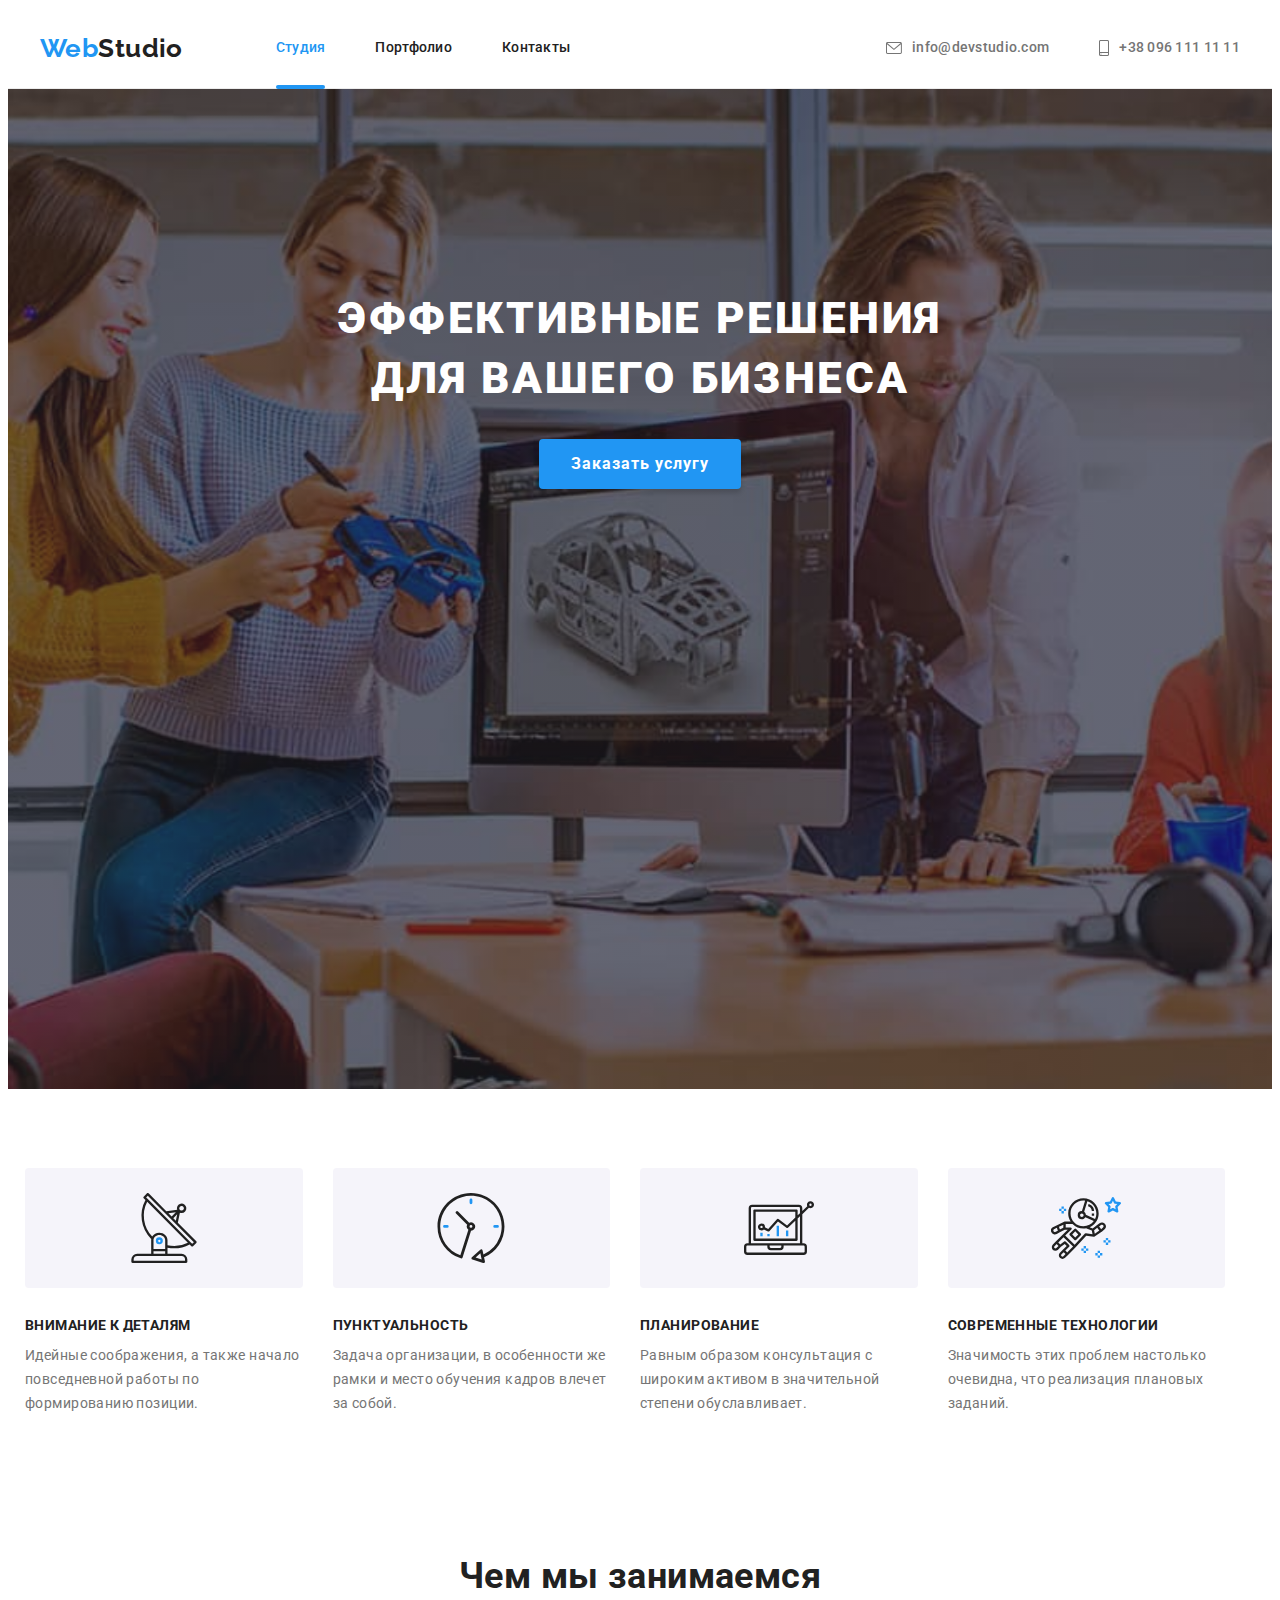
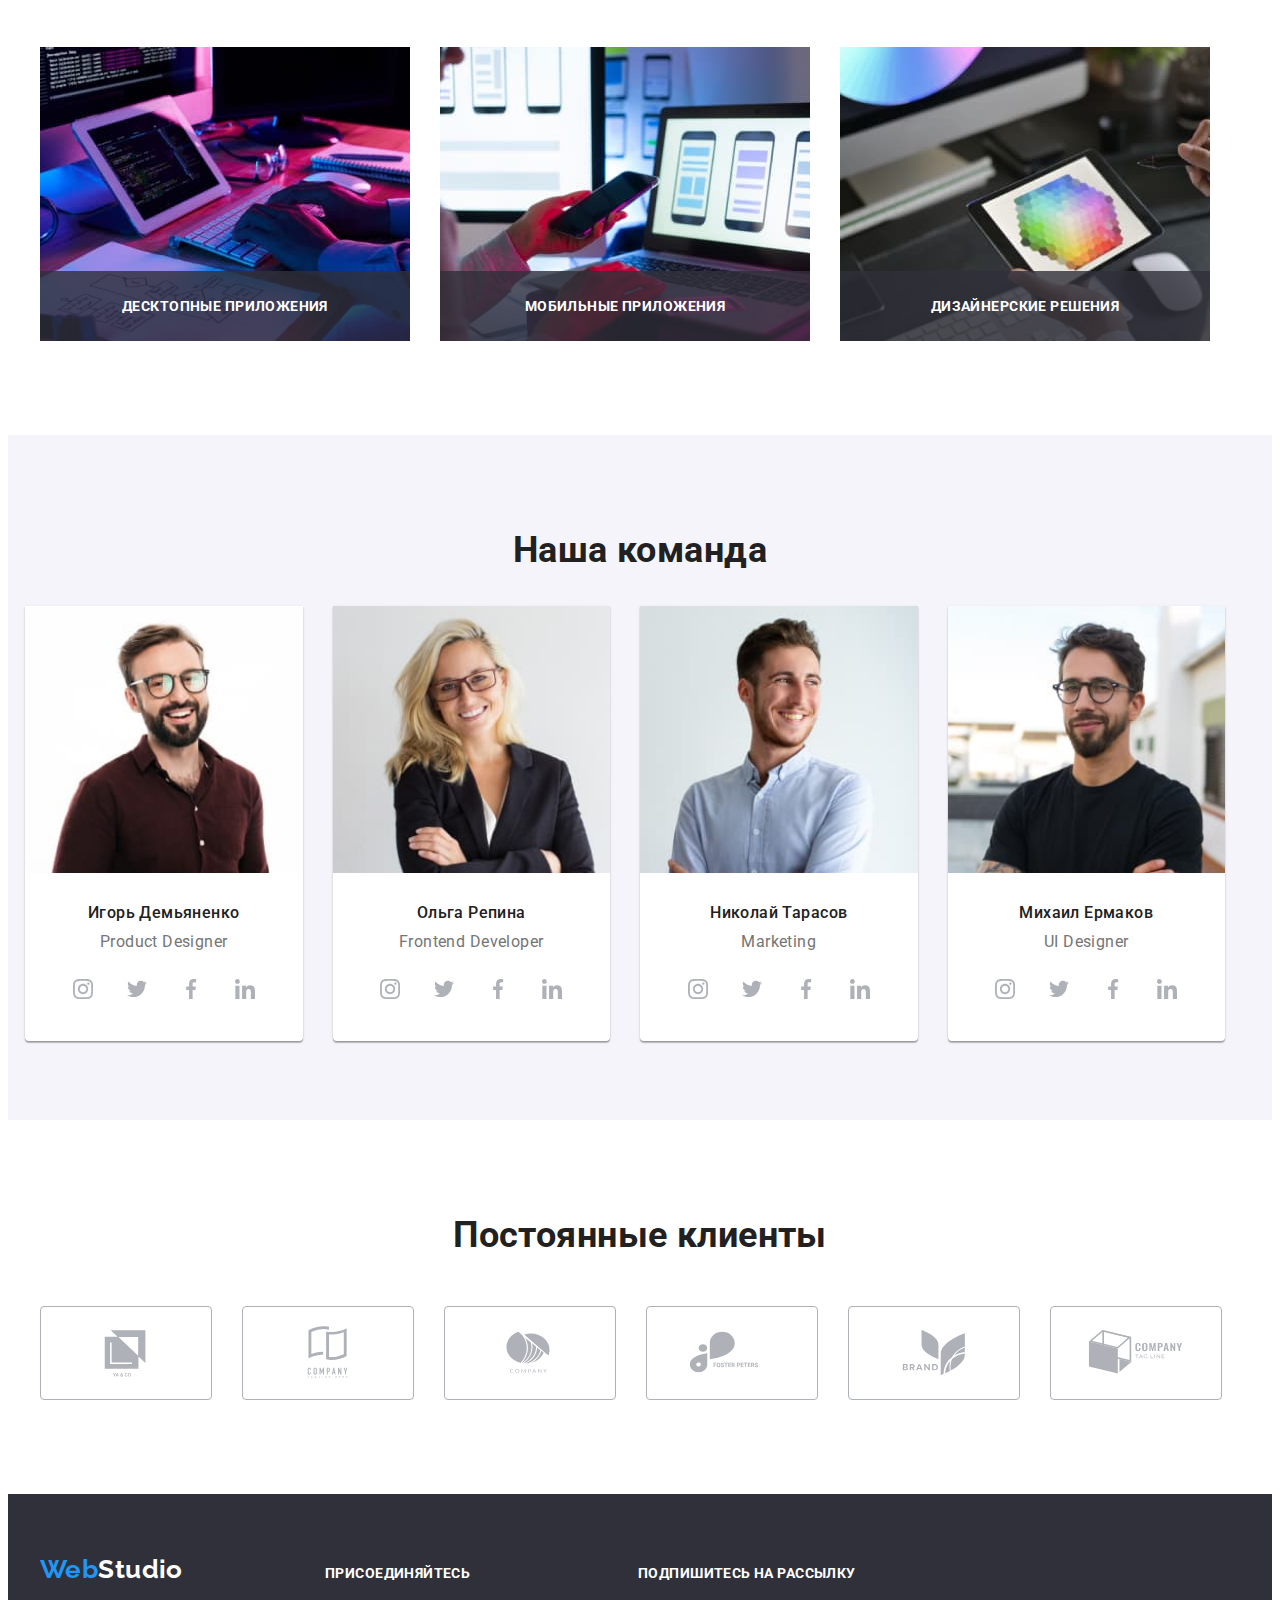
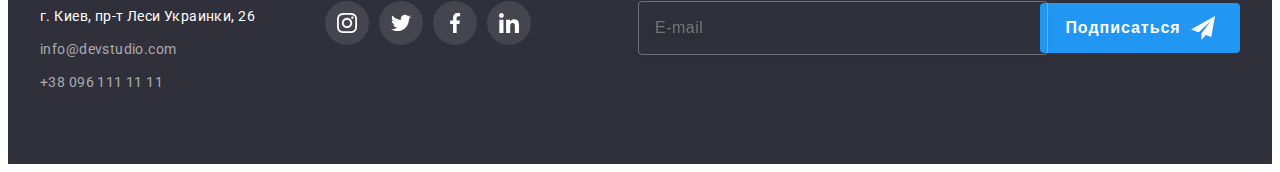
==== commit 1f94814e: "Update index.html" ====
--- a/index.html
+++ b/index.html
@@ -245,7 +245,7 @@
                 />
                 <source
                   media="(min-width: 480px)"
-                  srcset="./images/mob/team1mob@1x.jpg 1x, mages/mob/team1mob@2x.jpg 2x"
+                  srcset="./images/mob/team1mob@1x.jpg 1x, ./images/mob/team1mob@2x.jpg 2x"
                 />
                 <img src="./images/team1.jpg" alt="man Ihor" class="team-list__card" width="450" />
               </picture>
--- a/css/main.min.css
+++ b/css/main.min.css
@@ -1 +1 @@
-:root{--primary-text-color: #212121;--title-text-color: #212121;--accent-color: #2196f3;--primary-background-color: #ffffff;--text-color: #757575;--white-text-color: #ffffff;--filter-background-color: #f5f4fa;--card-set-gap: 30px;--hero-background-color: #2f303a;--icons-color: #afb1b8;--timing-function: cubic-bezier(0.4, 0, 0.2, 1);--duration: 250ms}.visually-hidden{position:absolute;width:1px;height:1px;margin:-1px;border:0;padding:0;white-space:nowrap;clip-path:inset(100%);clip:rect(0 0 0 0);overflow:hidden}.list{list-style:none;padding:0;margin:0}.link{text-decoration:none;color:inherit}h1,h2,h3,h4,h5,h6,p{margin:0}img{display:block;max-width:100%;height:auto}body{background:var(--primary-background-color);color:var(--primary-text-color);font-family:Roboto,sans-serif;font-size:14px;letter-spacing:.03em}.section-title{margin-bottom:30px;font-weight:700;font-size:28px;line-height:1.18;text-align:center}@media screen and (min-width: 1200px){.section-title{margin-bottom:50px;font-size:36px;line-height:1.17}}.container{width:100%;margin:0 auto;padding-left:15px;padding-right:15px}@media screen and (min-width: 480px){.container{width:480px}}@media screen and (min-width: 768px){.container{width:768px}}@media screen and (min-width: 1200px){.container{width:1200px}}.header{border-bottom:1px solid #ececec}.main-nav{display:flex;align-items:center;justify-content:space-between;min-height:60px}@media screen and (min-width: 768px){.main-nav{display:flex;align-items:center}}@media screen and (min-width: 1200px){.main-nav{display:flex;align-items:center}}.main-nav__logo{font-weight:700;font-family:Raleway,sans-serif;font-size:24px;line-height:1.17;color:var(--primary-text-color)}@media screen and (min-width: 768px){.main-nav__logo{font-weight:700;font-family:Raleway,sans-serif;font-size:24px;line-height:1.17;color:var(--primary-text-color)}}@media screen and (min-width: 1200px){.main-nav__logo{font-weight:700;font-family:Raleway,sans-serif;font-size:26px;line-height:1.19;color:var(--primary-text-color)}}.main-nav__logo .main-nav__lable{color:var(--accent-color)}.site-nav{display:none}@media screen and (min-width: 768px){.site-nav{display:flex;margin-left:88px;font-weight:500;line-height:1.14;letter-spacing:.02em}}@media screen and (min-width: 1200px){.site-nav{display:flex;margin-left:93px;font-weight:500;line-height:1.14;letter-spacing:.02em}}.site-nav__item+.site-nav__item{margin-left:50px}.site-nav__link{display:block;padding-top:32px;padding-bottom:32px;position:relative;transition-property:color;transition-duration:var(--duration);transition-timing-function:var(--timing-function)}.site-nav__link:hover,.site-nav__link:focus{color:var(--accent-color)}.site-nav__link--current{color:var(--accent-color)}.site-nav__link--current::after{content:"";position:absolute;width:100%;height:4px;left:0;bottom:-1px;background:var(--accent-color);border-radius:2px}.contacts{display:none}@media screen and (max-width: 1199px){.contacts{flex-direction:column}}@media screen and (min-width: 768px){.contacts{display:flex;font-weight:500;line-height:1.14;letter-spacing:.02em}}@media screen and (min-width: 1200px){.contacts{display:flex;margin-left:auto;font-weight:500;line-height:1.14;letter-spacing:.02em}}@media screen and (min-width: 768px){.contacts__item{display:flex;align-items:center}}@media screen and (min-width: 768px)and (max-width: 1199px){.contacts__item:not(:last-child){margin-bottom:10px}}@media screen and (min-width: 1200px){.contacts__item{display:flex;align-items:center;justify-content:center}.contacts__item+.contacts__item{margin-left:50px}}.contacts__link{color:var(--text-color);display:flex;align-items:center;justify-content:center;transition-property:color;transition-duration:var(--duration);transition-timing-function:var(--timing-function)}@media screen and (min-width: 1200px){.contacts__link{padding-top:32px;padding-bottom:32px}}.contacts__link:hover,.contacts__link:focus{color:var(--accent-color)}.contacts__icon-mail{margin-right:10px;fill:currentColor}.contacts__icon-mail:hover,.contacts__icon-mail:focus{fill:var(--accent-color)}.contacts__icon-tel{margin-right:10px;fill:currentColor}.contacts__icon-tel:hover,.contacts__icon-tel:focus{fill:var(--accent-color)}.mobmenu-btn-open{display:inline-block;justify-content:center;align-items:center;padding:0;border:none;background-color:rgba(0,0,0,0);width:40px;height:40px;position:absolute;top:10px;right:15px}.mobmenu-btn-open:hover,.mobmenu-btn-open:focus{fill:var(--accent-color)}@media screen and (min-width: 768px){.mobmenu-btn-open{display:none}}@media screen and (min-width: 1200px){.mobmenu-btn-open{display:none}}.mobmenu{position:fixed;top:0;left:0;z-index:1;background-color:var(--primary-background-color);width:100vw;height:100vh;padding-top:10px;padding-bottom:48px}.mobmenu .mob-container{display:flex;flex-direction:column;justify-content:space-between;height:100%;overflow-y:100%}.mobmenu-btn-close{display:flex;justify-content:center;align-items:center;padding:0;margin-bottom:15px;background-color:#fff;width:40px;height:40px;border-radius:50%;border:1px solid rgba(0,0,0,.1);position:absolute;top:10px;right:15px;transition-property:fill,border-color;transition-duration:var(--duration);transition-timing-function:var(--timing-function)}.mobmenu-btn-close:hover,.mobmenu-btn-close:focus{fill:var(--accent-color);border-color:var(--accent-color)}.mobmenu-nav{margin-left:40px;margin-bottom:30px;font-weight:500;font-size:40px;line-height:1.18;letter-spacing:.02em}.mobmenu-nav__item:not(:last-child){margin-bottom:32px}.mobmenu-nav__link{transition-property:color;transition-duration:var(--duration);transition-timing-function:var(--timing-function)}.mobmenu-nav__link:hover,.mobmenu-nav__link:focus{color:var(--accent-color)}.mobmenu-nav__link--current{color:var(--accent-color)}.mobmenu-contacts{margin-left:40px;margin-bottom:64px}.mobmenu-contacts__tel{margin-bottom:32px;font-weight:500;font-size:34px;line-height:1.18;letter-spacing:.02em;color:var(--accent-color)}.mobmenu-contacts__mail{font-weight:500;font-size:24px;line-height:1.17;letter-spacing:.02em;color:var(--text-color);transition-property:color;transition-duration:var(--duration);transition-timing-function:var(--timing-function)}.mobmenu-contacts__mail:hover,.mobmenu-contacts__mail:focus{color:var(--accent-color)}.mob-soc{display:flex;margin-left:40px}@media screen and (max-width: 479){.mob-soc__item{display:flex;flex-wrap:wrap}}.mob-soc__item:not(:last-child){margin-right:10px;padding-right:10px;border-right:1px solid rgba(33,33,33,.2)}.mob-soc__link{display:block;font-weight:500;font-size:18px;line-height:1.22;letter-spacing:.02em;text-align:center;color:var(--accent-color)}@media screen and (max-width: 767px){.hero{padding-top:118px;padding-bottom:118px;max-width:480px;height:400px;margin-left:auto;margin-right:auto;background-color:var(--hero-background-color);text-align:center;background-image:linear-gradient(rgba(47, 48, 58, 0.4), rgba(47, 48, 58, 0.4)),url(../images/mob/heromob@1x.jpg);background-repeat:no-repeat;background-position:center;background-size:cover}}@media screen and (max-width: 767px)and (min-device-pixel-ratio: 2),screen and (max-width: 767px)and (min-resolution: 192dpi),screen and (max-width: 767px)and (min-resolution: 2dppx){.hero{background-image:linear-gradient(rgba(47, 48, 58, 0.4), rgba(47, 48, 58, 0.4)),url(../images/mob/heromob@2x.jpg);background-repeat:no-repeat;background-position:center;background-size:cover}}@media screen and (min-width: 768px){.hero{padding-top:118px;padding-bottom:118px;max-width:768px;height:400px;margin-left:auto;margin-right:auto;background-color:var(--hero-background-color);text-align:center;background-image:linear-gradient(rgba(47, 48, 58, 0.4), rgba(47, 48, 58, 0.4)),url(../images/tablet/herotab@1x.jpg);background-repeat:no-repeat;background-position:center;background-size:cover}}@media screen and (min-width: 768px)and (min-device-pixel-ratio: 2),screen and (min-width: 768px)and (min-resolution: 192dpi),screen and (min-width: 768px)and (min-resolution: 2dppx){.hero{background-image:linear-gradient(rgba(47, 48, 58, 0.4), rgba(47, 48, 58, 0.4)),url(../images/tablet/herotab@2x.jpg);background-repeat:no-repeat;background-position:center;background-size:cover}}@media screen and (min-width: 1200px){.hero{padding-top:200px;padding-bottom:200px;max-width:1600px;height:600px;margin-left:auto;margin-right:auto;background-color:var(--hero-background-color);text-align:center;background-image:linear-gradient(rgba(47, 48, 58, 0.4), rgba(47, 48, 58, 0.4)),url(../images/desktop/herodesktop@1x.jpg);background-repeat:no-repeat;background-position:center;background-size:cover}}@media screen and (min-width: 1200px)and (min-device-pixel-ratio: 2),screen and (min-width: 1200px)and (min-resolution: 192dpi),screen and (min-width: 1200px)and (min-resolution: 2dppx){.hero{background-image:linear-gradient(rgba(47, 48, 58, 0.4), rgba(47, 48, 58, 0.4)),url(../images/desktop/herodesktop@2x.jpg);background-repeat:no-repeat;background-position:center;background-size:cover}}.hero-title{max-width:360px;margin:0px auto 30px;font-weight:900;font-size:26px;line-height:1.62;color:var(--white-text-color);letter-spacing:.06em;text-transform:uppercase}@media screen and (min-width: 768px){.hero-title{max-width:360px;margin:0px auto 30px;font-weight:900;font-size:26px;line-height:1.62;color:var(--white-text-color);letter-spacing:.06em;text-transform:uppercase}}@media screen and (min-width: 1200px){.hero-title{max-width:696px;margin:0px auto 30px;font-weight:900;font-size:44px;line-height:1.36;color:var(--white-text-color);letter-spacing:.06em;text-transform:uppercase}}.hero-button{border-radius:4px;border:none;padding:10px 32px;min-width:200px;box-shadow:0px 4px 4px rgba(0,0,0,.15);font-family:inherit;font-weight:700;font-size:16px;line-height:1.88;letter-spacing:.06em;background-color:var(--accent-color);color:var(--white-text-color);cursor:pointer;transition-property:background-color;transition-duration:var(--duration);transition-timing-function:var(--timing-function)}.hero-button:focus,.hero-button:hover{background-color:#188ce8}@media screen and (min-width: 768px){.hero-button{border-radius:4px;border:none;padding:10px 32px;min-width:200px;box-shadow:0px 4px 4px rgba(0,0,0,.15);font-family:inherit;font-weight:700;font-size:16px;line-height:1.88;letter-spacing:.06em;background-color:var(--accent-color);color:var(--white-text-color);cursor:pointer;transition-property:background-color;transition-duration:var(--duration);transition-timing-function:var(--timing-function)}.hero-button:focus,.hero-button:hover{background-color:#188ce8}}@media screen and (min-width: 1200px){.hero-button{border-radius:4px;border:none;padding:10px 32px;min-width:200px;box-shadow:0px 4px 4px rgba(0,0,0,.15);font-family:inherit;font-weight:700;font-size:16px;line-height:1.88;letter-spacing:.06em;background-color:var(--accent-color);color:var(--white-text-color);cursor:pointer;transition-property:background-color;transition-duration:var(--duration);transition-timing-function:var(--timing-function)}.hero-button:focus,.hero-button:hover{background-color:#188ce8}}.specifics{padding-top:60px;padding-bottom:60px}@media screen and (max-width: 767px){.specifics{text-align:center}}@media screen and (min-width: 768px){.specifics{padding-top:60px;padding-bottom:60px}}@media screen and (min-width: 1200px){.specifics{padding-top:94px}}@media screen and (min-width: 768px){.specifics-list{display:flex;flex-wrap:wrap;margin:-15px}}@media screen and (min-width: 1200px){.specifics-list{display:flex;flex-wrap:wrap}}.specifics-list__item{width:100%}@media screen and (max-width: 767px){.specifics-list__item:not(:last-child){margin-bottom:var(--card-set-gap)}}@media screen and (min-width: 768px){.specifics-list__item{max-width:354px;flex-basis:calc(50% - var(--card-set-gap))}}@media screen and (min-width: 768px)and (min-width: 768px)and (max-width: 1199px){.specifics-list__item{margin:15px}}@media screen and (min-width: 1200px){.specifics-list__item{width:270px;flex-basis:calc(25% - var(--card-set-gap))}.specifics-list__item+.specifics-list__item{margin-left:var(--card-set-gap)}}.specifics-list__item::before{content:"";height:120px;display:block;background-color:var(--filter-background-color);border-radius:4px;margin-bottom:30px}.specifics__icon-antenna::before{background-image:url(../images/icon-antenna.svg);content:"";background-repeat:no-repeat;background-position:center;background-size:auto}.specifics__icon-clock::before{background-image:url(../images/icon-clock.svg);content:"";background-repeat:no-repeat;background-position:center;background-size:auto}.specifics__icon-diagram::before{background-image:url(../images/icon-diagram.svg);content:"";background-repeat:no-repeat;background-position:center;background-size:auto}.specifics__icon-astronaut::before{background-image:url(../images/icon-astronaut.svg);content:"";background-repeat:no-repeat;background-position:center;background-size:auto}.specifics-list__title{margin-bottom:10px;font-weight:700;font-size:14px;line-height:1.14;text-transform:uppercase}.specifics-list__text{margin-bottom:0;font-weight:400;line-height:1.71;color:var(--text-color)}.function{padding-top:94px;padding-bottom:94px}@media screen and (max-width: 1200px){.function{display:none}}.work-list{display:flex}.work-list__item{position:relative;overflow:hidden}.work-list__item+.work-list__item{margin-left:var(--card-set-gap)}.work-list__text{position:absolute;bottom:0;width:100%;height:70px;background-color:rgba(47,48,58,.8);opacity:1;display:flex;align-items:center;justify-content:center;color:var(--white-text-color);font-weight:700;line-height:1.1428571429;text-transform:uppercase;transform:translateX(0);transition-property:transform;transition-duration:var(--duration);transition-timing-function:linear;transition-delay:260ms}.work-list__text:hover,.work-list__text:focus{transform:translateX(-100%)}.team{background-color:#f5f4fa;padding-top:60px;padding-bottom:60px}@media screen and (min-width: 768px){.team{background-color:#f5f4fa;padding-top:60px;padding-bottom:60px}}@media screen and (min-width: 1200px){.team{background-color:#f5f4fa;padding-top:94px;padding-bottom:94px}}@media screen and (min-width: 768px){.team-list{display:flex;flex-wrap:wrap;margin:-15px}}@media screen and (min-width: 1200px){.team-list{display:flex;flex-wrap:wrap}}.team-list__item{background-color:var(--primary-background-color);box-shadow:0px 1px 3px rgba(0,0,0,.12),0px 1px 1px rgba(0,0,0,.14),0px 2px 1px rgba(0,0,0,.2);border-radius:0px 0px 4px 4px}@media screen and (max-width: 480px){.team-list__item{width:100%}}@media screen and (max-width: 767px){.team-list__item:not(:last-child){margin-bottom:var(--card-set-gap)}}@media screen and (min-width: 481px)and (max-width: 767px){.team-list__item{width:100%}}@media screen and (min-width: 768px){.team-list__item{width:354px;flex-basis:calc(50% - var(--card-set-gap))}}@media screen and (min-width: 768px)and (max-width: 1199px){.team-list__item{margin:15px}}@media screen and (min-width: 1200px){.team-list__item{width:270px;flex-basis:calc(25% - var(--card-set-gap))}.team-list__item+.team-list__item{margin-left:var(--card-set-gap)}}.data-team{padding-top:30px;padding-bottom:24px}@media screen and (min-width: 768px){.data-team{padding-top:30px;padding-bottom:24px}}@media screen and (min-width: 1200px){.data-team{padding-top:30px;padding-bottom:30px}}.data-team__title{margin-bottom:10px;font-weight:500;font-size:16px;line-height:1.19;text-align:center}.data-team__text{margin-bottom:16px;font-size:16px;line-height:1.19;text-align:center;color:var(--text-color)}.soc-profile{display:flex;justify-content:center}.soc-profile__item{width:44px;height:44px;margin-right:10px}.soc-profile__item:last-child{margin-right:0}.soc-profile__link{display:flex;align-items:center;justify-content:center;width:100%;height:100%;background-color:var(--primary-background-color);border-radius:50%;color:var(--icons-color);transition-property:background-color,color;transition-duration:var(--duration);transition-timing-function:var(--timing-function)}.soc-profile__link:hover,.soc-profile__link:focus{background-color:var(--accent-color);color:var(--white-text-color)}.soc-profile__icon{fill:currentColor}.customers{padding-top:60px;padding-bottom:60px}@media screen and (min-width: 768px){.customers{padding-top:60px;padding-bottom:60px}}@media screen and (min-width: 1200px){.customers{padding-top:94px;padding-bottom:94px}}.customers-list{display:flex;flex-wrap:wrap;margin:-15px}@media screen and (min-width: 1200px){.customers-list{margin:-15px}}.customers-list__item{margin:15px}@media screen and (min-width: 320px)and (max-width: 767px){.customers-list__item{flex-basis:calc(50% - var(--card-set-gap))}}@media screen and (min-width: 768px)and (max-width: 1199px){.customers-list__item{flex-basis:calc(33.3333333333% - var(--card-set-gap));justify-content:center}}.customers-list__link{display:flex;justify-content:center;align-items:center;width:100%;height:92px;color:var(--icons-color);border:1px solid var(--icons-color);border-radius:4px;transition-property:border-color,color;transition-duration:var(--duration);transition-timing-function:var(--timing-function)}.customers-list__link:hover,.customers-list__link:focus{border-color:var(--accent-color);color:var(--accent-color)}@media screen and (min-width: 768px){.customers-list__link{max-width:226px;height:92px;color:var(--icons-color);border:1px solid var(--icons-color);border-radius:4px;transition-property:border-color,color;transition-duration:var(--duration);transition-timing-function:var(--timing-function)}.customers-list__link:hover,.customers-list__link:focus{border-color:var(--accent-color);color:var(--accent-color)}}@media screen and (min-width: 1200px){.customers-list__link{display:flex;justify-content:center;align-items:center;width:170px;height:92px;color:var(--icons-color);border:1px solid var(--icons-color);border-radius:4px;transition-property:border-color,color;transition-duration:var(--duration);transition-timing-function:var(--timing-function)}.customers-list__link:hover,.customers-list__link:focus{border-color:var(--accent-color);color:var(--accent-color)}}.customers-list__icon{fill:currentColor}.customers-list__icon:hover,.customers-list__icon:focus{fill:var(--accent-color)}.bottons-list{display:flex;flex-wrap:wrap;margin:-4px;margin-bottom:40px;background-color:var(--primary-background-color)}@media screen and (min-width: 768px){.bottons-list{margin-bottom:30px;display:flex;justify-content:center}}@media screen and (min-width: 1200px){.bottons-list{margin-bottom:50px;display:flex;justify-content:center}}.bottons-list__item{margin:4px}@media screen and (min-width: 768px){.bottons-list__item:not(:last-child){margin-right:8px}}@media screen and (min-width: 1200px){.bottons-list__item:not(:last-child){margin-right:8px}}.bottons-list__filter{padding:6px 22px;border-radius:4px;border:none;font-family:inherit;font-weight:500;font-size:16px;line-height:1.63;text-align:center;letter-spacing:.03em;background-color:var(--filter-background-color);cursor:pointer;transition-property:background-color,color,box-shadow;transition-duration:var(--duration);transition-timing-function:var(--timing-function)}.bottons-list__filter:focus,.bottons-list__filter:hover{background-color:var(--accent-color);color:var(--white-text-color);box-shadow:0px 3px 1px rgba(0,0,0,.1),0px 1px 2px rgba(0,0,0,.08),0px 2px 2px rgba(0,0,0,.12)}.bottons-list__filter--current{background-color:var(--accent-color);color:var(--white-text-color);box-shadow:0px 3px 1px rgba(0,0,0,.1),0px 1px 2px rgba(0,0,0,.08),0px 2px 2px rgba(0,0,0,.12)}.portfolio{padding-top:60px;padding-bottom:60px}@media screen and (min-width: 768px){.portfolio{padding-top:60px;padding-bottom:60px}}@media screen and (min-width: 1200px){.portfolio{padding-top:94px;padding-bottom:94px}}@media screen and (min-width: 768px){.card-set{display:flex;flex-wrap:wrap;margin-left:calc(-1*var(--card-set-gap));margin-top:calc(-1*var(--card-set-gap))}}@media screen and (min-width: 1200px){.card-set{display:flex;flex-wrap:wrap;margin-left:calc(-1*var(--card-set-gap));margin-top:calc(-1*var(--card-set-gap))}}.card-set__item{width:100%}@media screen and (max-width: 767px){.card-set__item:not(:last-child){margin-bottom:var(--card-set-gap)}}@media screen and (min-width: 768px){.card-set__item{width:354px;flex-basis:calc(50% - var(--card-set-gap));margin-left:var(--card-set-gap);margin-top:var(--card-set-gap)}}@media screen and (min-width: 1200px){.card-set__item{width:370px;flex-basis:calc(33.3333333333% - var(--card-set-gap));margin-left:var(--card-set-gap);margin-top:var(--card-set-gap)}}.card-set__link{display:flex;flex-direction:column;height:100%}.card-set__link:hover,.card-set__link:focus{box-shadow:0px 1px 1px rgba(0,0,0,.12),0px 4px 4px rgba(0,0,0,.06),1px 4px 6px rgba(0,0,0,.16)}@media screen and (min-width: 1200px){.card-set__link{display:block}}.card-thumb{position:relative;overflow:hidden}.card-thumb__text{display:flex;position:absolute;top:0;left:0;width:100%;height:101%;padding:63px 24px;color:var(--white-text-color);background-color:rgba(33,150,243,.9);opacity:1;font-size:18px;line-height:1.5555555556;transform:translateY(100%);transition-property:transform,box-shadow;transition-duration:var(--duration);transition-timing-function:var(--timing-function)}.card-set__item:hover .card-thumb__text,.card-set__item:focus .card-thumb__text{transform:translateY(0)}.data-gallery{border:1px solid #eee;border-top:none;padding:20px 24px 20px 24px}@media screen and (min-width: 768px){.data-gallery{border:1px solid #eee;border-top:none;padding:20px 24px 20px 24px;flex-grow:1}}.data-gallery__title{margin-bottom:4px;font-weight:700;font-size:18px;line-height:2;letter-spacing:.06em}.data-gallery__text{margin-top:0;font-weight:400;font-size:16px;line-height:1.88;color:var(--text-color)}.footer{background-color:var(--hero-background-color);padding-top:60px;padding-bottom:60px}.footer .container{text-align:center}@media screen and (min-width: 768px){.footer .container{display:flex;flex-wrap:wrap;justify-content:center;text-align:center}}@media screen and (min-width: 1200px){.footer .container{display:flex;align-items:baseline;text-align:left}}.logo{margin-bottom:60px;justify-content:center}@media screen and (min-width: 768px){.logo{margin-right:165px;align-items:center}}@media screen and (min-width: 1200px){.logo{margin-right:70px}}.logo__footer{display:inline-block;margin-bottom:20px;font-family:Raleway,sans-serif;font-weight:700;font-size:24px;line-height:1.17}.logo__footer:hover{color:var(--accent-color)}@media screen and (min-width: 1200px){.logo__footer{font-size:26px;line-height:1.19}}.logo__footer .logo__sign{color:var(--accent-color)}.logo__footer .logo__studio{color:var(--white-text-color)}.address-list{display:block;font-style:normal;font-family:"Roboto";font-weight:400;line-height:1.71}.address-list__item{margin-bottom:8px}@media screen and (min-width: 1200px){.address-list__item{margin-bottom:9px}}.address-list__link{color:var(--white-text-color);transition-property:color;transition-duration:var(--duration);transition-timing-function:var(--timing-function)}.address-list__link:hover,.address-list__link:focus{color:var(--accent-color)}.address-list__tel-link{color:rgba(255,255,255,.6);transition-property:color;transition-duration:250ms;transition-timing-function:var(--timing-function)}.address-list__tel-link:hover,.address-list__tel-link:focus{color:var(--accent-color)}.address-list__mail-link{color:rgba(255,255,255,.6);transition-property:color;transition-duration:250ms;transition-timing-function:var(--timing-function)}.address-list__mail-link:hover,.address-list__mail-link:focus{color:var(--accent-color)}.soc-networks{display:block;justify-content:center;align-items:center;margin-bottom:60px}@media screen and (min-width: 1200px){.soc-networks{display:block}}.soc-networks__title,.signup-form__title{display:inline-block;margin-bottom:20px;font-family:"Roboto";font-weight:700;line-height:1.1428571429;letter-spacing:.03em;text-transform:uppercase;color:var(--white-text-color)}.soc-list{display:flex;justify-content:center;margin:0 auto}@media screen and (min-width: 1200px){.soc-list{display:flex;margin:0 auto}}.soc-list__item{width:44px;height:44px;margin-right:10px}.soc-list__item:last-child{margin-right:0}.soc-list__link{display:flex;align-items:center;justify-content:center;width:100%;height:100%;background-color:rgba(255,255,255,.1);border-radius:50%;color:var(--white-text-color);transition-property:background-color;transition-duration:var(--duration);transition-timing-function:var(--timing-function)}.soc-list__link:hover,.soc-list__link:focus{background-color:var(--accent-color);color:var(--white-text-color)}.soc-list__icon,.signup__icon{fill:currentColor}@media screen and (min-width: 1200px){.signup-form{margin-left:auto}}.signup{display:block;align-items:center}@media screen and (min-width: 768px)and (max-width: 1199px){.signup{display:flex;flex-direction:column}}@media screen and (min-width: 1200px){.signup{display:flex;align-items:baseline}}.signup__email{width:100%;height:50px;border:1px solid rgba(255,255,255,.3);filter:drop-shadow(0px 4px 4px rgba(0, 0, 0, 0.15));border-radius:4px;padding-left:16px;margin-right:12px;outline:none;margin-bottom:20px;background-color:rgba(0,0,0,0);font-size:16px;line-height:1.25;letter-spacing:.03em;color:rgba(255,255,255,.6);cursor:pointer;transition-property:border-color;transition-duration:var(--duration);transition-timing-function:var(--timing-function)}.signup__email:focus,.signup__email:hover{border-color:var(--accent-color)}@media screen and (min-width: 768px){.signup__email{min-width:450px}}@media screen and (min-width: 1200px){.signup__email{min-width:358px}}.signup__btn{display:flex;align-items:center;justify-content:center;padding:0;width:200px;height:50px;border:none;background-color:var(--accent-color);border-radius:4px;font-weight:700;font-size:16px;line-height:1.875;letter-spacing:.06em;color:var(--white-text-color);cursor:pointer;transition-property:box-shadow,background-color;transition-duration:var(--duration);transition-timing-function:var(--timing-function)}.signup__btn:focus,.signup__btn:hover{box-shadow:0px 4px 4px rgba(0,0,0,.15);background-color:#188ce8}@media screen and (min-width: 1200px){.signup__btn{display:flex;margin-left:12px}}.signup__icon{margin-left:10px}.backdrop{position:fixed;top:0;width:100vw;height:100vh;background-color:rgba(0,0,0,.2);opacity:1;transition-property:opacity;transition-duration:var(--duration);transition-timing-function:var(--timing-function)}.modal{position:absolute;top:50%;left:50%;transform:translate(-50%, -50%);padding:40px;width:100%;background-color:#fff;box-shadow:0px 1px 3px rgba(0,0,0,.12),0px 1px 1px rgba(0,0,0,.14),0px 2px 1px rgba(0,0,0,.2);border-radius:4px;opacity:1;transform:translate(-50%, -50%) scale(1);transition-property:transform,opacity;transition-duration:var(--duration);transition-timing-function:var(--timing-function)}.backdrop.is-hidden .modal{transform:translate(-50%, -50%) scale(0.5);opacity:0}@media screen and (min-width: 768px){.modal{width:450px;height:609px}}@media screen and (min-width: 1200px){.modal{width:528px;height:581px}}.modal__close-btn{display:flex;justify-content:center;align-items:center;padding:0;background-color:#fff;width:30px;height:30px;border-radius:50%;border:1px solid rgba(0,0,0,.1);position:absolute;top:8px;right:8px;transition-property:fill,border-color;transition-duration:var(--duration);transition-timing-function:var(--timing-function)}.modal__close-btn:hover,.modal__close-btn:focus{fill:var(--accent-color);border-color:var(--accent-color)}.modal__icon-btn{cursor:pointer}textarea{resize:none}input{margin:0}.modal__title{margin-bottom:12px;font-weight:700;font-size:20px;line-height:1.5;text-align:center;letter-spacing:.03em;color:var(--primary-text-color)}@media screen and (min-width: 1200px){.modal__title{line-height:1.15}}.client-form{transition-property:border-color;transition-duration:var(--duration);transition-timing-function:var(--timing-function)}.client-name{position:relative;display:flex;flex-direction:column;margin-bottom:10px;transition-property:border-color;transition-duration:var(--duration);transition-timing-function:var(--timing-function)}.client-name__label{margin-bottom:4px;font-size:12px;line-height:1.1666666667;letter-spacing:.01em;color:var(--text-color)}.client-name__form{margin:0;padding-left:42px;height:40px;border:1px solid rgba(33,33,33,.2);border-radius:4px;outline:none;transition-property:border-color,fill;transition-duration:var(--duration);transition-timing-function:var(--timing-function)}.client-name:focus-within .client-name__form,.client-name:hover .client-name__form{border:1px solid var(--accent-color)}.client-name__icon{position:absolute;top:50%;left:12px;fill:var(--primary-text-color);transition-property:fill;transition-duration:var(--duration);transition-timing-function:var(--timing-function)}.client-name:focus-within .client-name__icon,.client-name:hover .client-name__icon{fill:var(--accent-color)}.client-tel{position:relative;display:flex;flex-direction:column;margin-bottom:10px}.client-tel__label{margin-bottom:4px;font-size:12px;line-height:1.1666666667;letter-spacing:.01em;color:var(--text-color)}.client-tel__form{margin:0;padding-left:42px;height:40px;border:1px solid rgba(33,33,33,.2);border-radius:4px;outline:none;transition-property:border-color,fill;transition-duration:var(--duration);transition-timing-function:var(--timing-function)}.client-tel:focus-within .client-tel__form,.client-tel:hover .client-tel__form{border:1px solid var(--accent-color)}.client-tel__icon{position:absolute;top:50%;left:12px;fill:var(--primary-text-color);transition-property:fill;transition-duration:var(--duration);transition-timing-function:var(--timing-function)}.client-tel:focus-within .client-tel__icon,.client-tel:hover .client-tel__icon{fill:var(--accent-color)}.client-mail{position:relative;display:flex;flex-direction:column;margin-bottom:10px}.client-mail__label{margin-bottom:4px;font-size:12px;line-height:1.1666666667;letter-spacing:.01em;color:var(--text-color)}.client-mail__form{margin:0;padding-left:42px;height:40px;border:1px solid rgba(33,33,33,.2);border-radius:4px;outline:none;transition-property:border-color,fill;transition-duration:var(--duration);transition-timing-function:var(--timing-function)}.client-mail:focus-within .client-mail__form,.client-mail:hover .client-mail__form{border:1px solid var(--accent-color)}.client-mail__icon{position:absolute;top:50%;left:12px;fill:var(--primary-text-color);transition-property:fill;transition-duration:var(--duration);transition-timing-function:var(--timing-function)}.client-mail:focus-within .client-mail__icon,.client-mail:hover .client-mail__icon{fill:var(--accent-color)}.client-msg{position:relative;display:flex;flex-direction:column;margin-bottom:20px}.client-msg__label{margin-bottom:4px;font-size:14px;line-height:1.1428571429;letter-spacing:.01em;color:var(--text-color)}@media screen and (min-width: 1200px){.client-msg__label{font-size:12px;line-height:1.1666666667}}.client-msg__form{margin:0;height:120px;padding:12px 16px;border:1px solid rgba(33,33,33,.2);border-radius:4px;outline:none;transition-property:border-color;transition-duration:var(--duration);transition-timing-function:var(--timing-function)}.client-msg__form:focus,.client-msg__form:hover{border-color:var(--accent-color)}.client-msg__form::placeholder{font-size:12px;line-height:1.1666666667;letter-spacing:.01em;color:rgba(117,117,117,.5)}.form-deal{display:flex;align-items:center;margin-bottom:30px}.form-deal__icon{display:inline-block;min-width:15px;min-height:16px;border:1px solid var(--primary-text-color);border-radius:2px;margin-right:9px}@media screen and (min-width: 1200px){.form-deal__icon{margin-right:9px;border:1px solid rgba(33,33,33,.2)}}.form-deal__checkbox:checked+.form-deal__icon{border-color:var(--accent-color);background-color:var(--accent-color);background-image:url(../images/icon-check.svg);background-repeat:no-repeat;background-position:center;background-size:auto;background-origin:border-box}.form-deal__text{font-size:12px;line-height:1.17}@media screen and (min-width: 1200px){.form-deal__text{margin-right:5px;line-height:1.71}}.form-deal__link{color:var(--accent-color);font-size:12px;line-height:1.17}@media screen and (min-width: 1200px){.form-deal__link{font-size:14px;line-height:1.71}}.client-form__btn{display:block;margin:0 auto;border-radius:4px;border:none;padding:10px 55px;min-width:200px;font-family:inherit;font-weight:700;font-size:16px;line-height:1.88;letter-spacing:.06em;background-color:#188ce8;color:var(--white-text-color);cursor:pointer;transition-property:box-shadow;transition-duration:var(--duration);transition-timing-function:var(--timing-function)}.client-form__btn:focus,.client-form__btn:hover{box-shadow:0px 4px 4px rgba(0,0,0,.15)}.is-hidden{opacity:0;pointer-events:none}/*# sourceMappingURL=main.min.css.map */+:root{--primary-text-color: #212121;--title-text-color: #212121;--accent-color: #2196f3;--primary-background-color: #ffffff;--text-color: #757575;--white-text-color: #ffffff;--filter-background-color: #f5f4fa;--card-set-gap: 30px;--hero-background-color: #2f303a;--icons-color: #afb1b8;--timing-function: cubic-bezier(0.4, 0, 0.2, 1);--duration: 250ms}.visually-hidden{position:absolute;width:1px;height:1px;margin:-1px;border:0;padding:0;white-space:nowrap;clip-path:inset(100%);clip:rect(0 0 0 0);overflow:hidden}.list{list-style:none;padding:0;margin:0}.link{text-decoration:none;color:inherit}h1,h2,h3,h4,h5,h6,p{margin:0}img{display:block;max-width:100%;height:auto}body{background:var(--primary-background-color);color:var(--primary-text-color);font-family:Roboto,sans-serif;font-size:14px;letter-spacing:.03em}.section-title{margin-bottom:30px;font-weight:700;font-size:28px;line-height:1.18;text-align:center}@media screen and (min-width: 1200px){.section-title{margin-bottom:50px;font-size:36px;line-height:1.17}}.container{width:100%;margin:0 auto;padding-left:15px;padding-right:15px}@media screen and (min-width: 480px){.container{width:480px}}@media screen and (min-width: 768px){.container{width:768px}}@media screen and (min-width: 1200px){.container{width:1200px}}.header{border-bottom:1px solid #ececec}.main-nav{display:flex;align-items:center;justify-content:space-between;min-height:60px}@media screen and (min-width: 768px){.main-nav{display:flex;align-items:center}}@media screen and (min-width: 1200px){.main-nav{display:flex;align-items:center}}.main-nav__logo{font-weight:700;font-family:Raleway,sans-serif;font-size:24px;line-height:1.17;color:var(--primary-text-color)}@media screen and (min-width: 768px){.main-nav__logo{font-weight:700;font-family:Raleway,sans-serif;font-size:24px;line-height:1.17;color:var(--primary-text-color)}}@media screen and (min-width: 1200px){.main-nav__logo{font-weight:700;font-family:Raleway,sans-serif;font-size:26px;line-height:1.19;color:var(--primary-text-color)}}.main-nav__logo .main-nav__lable{color:var(--accent-color)}.site-nav{display:none}@media screen and (min-width: 768px){.site-nav{display:flex;margin-left:88px;font-weight:500;line-height:1.14;letter-spacing:.02em}}@media screen and (min-width: 1200px){.site-nav{display:flex;margin-left:93px;font-weight:500;line-height:1.14;letter-spacing:.02em}}.site-nav__item+.site-nav__item{margin-left:50px}.site-nav__link{display:block;padding-top:32px;padding-bottom:32px;position:relative;transition-property:color;transition-duration:var(--duration);transition-timing-function:var(--timing-function)}.site-nav__link:hover,.site-nav__link:focus{color:var(--accent-color)}.site-nav__link--current{color:var(--accent-color)}.site-nav__link--current::after{content:"";position:absolute;width:100%;height:4px;left:0;bottom:-1px;background:var(--accent-color);border-radius:2px}.contacts{display:none}@media screen and (max-width: 1199px){.contacts{flex-direction:column}}@media screen and (min-width: 768px){.contacts{display:flex;font-weight:500;line-height:1.14;letter-spacing:.02em}}@media screen and (min-width: 1200px){.contacts{display:flex;margin-left:auto;font-weight:500;line-height:1.14;letter-spacing:.02em}}@media screen and (min-width: 768px){.contacts__item{display:flex;align-items:center}}@media screen and (min-width: 768px)and (max-width: 1199px){.contacts__item:not(:last-child){margin-bottom:10px}}@media screen and (min-width: 1200px){.contacts__item{display:flex;align-items:center;justify-content:center}.contacts__item+.contacts__item{margin-left:50px}}.contacts__link{color:var(--text-color);display:flex;align-items:center;justify-content:center;transition-property:color;transition-duration:var(--duration);transition-timing-function:var(--timing-function)}@media screen and (min-width: 1200px){.contacts__link{padding-top:32px;padding-bottom:32px}}.contacts__link:hover,.contacts__link:focus{color:var(--accent-color)}.contacts__icon-mail{margin-right:10px;fill:currentColor}.contacts__icon-mail:hover,.contacts__icon-mail:focus{fill:var(--accent-color)}.contacts__icon-tel{margin-right:10px;fill:currentColor}.contacts__icon-tel:hover,.contacts__icon-tel:focus{fill:var(--accent-color)}.mobmenu-btn-open{display:inline-block;justify-content:center;align-items:center;padding:0;border:none;background-color:rgba(0,0,0,0);width:40px;height:40px;position:absolute;top:10px;right:15px}.mobmenu-btn-open:hover,.mobmenu-btn-open:focus{fill:var(--accent-color)}@media screen and (min-width: 768px){.mobmenu-btn-open{display:none}}@media screen and (min-width: 1200px){.mobmenu-btn-open{display:none}}.mobmenu{position:fixed;top:0;left:0;z-index:1;background-color:var(--primary-background-color);width:100vw;height:100vh;padding-top:10px;padding-bottom:48px}.mobmenu .mob-container{display:flex;flex-direction:column;justify-content:space-between;height:100%;overflow-y:100%}.mobmenu-btn-close{display:flex;justify-content:center;align-items:center;padding:0;margin-bottom:15px;background-color:#fff;width:40px;height:40px;border-radius:50%;border:1px solid rgba(0,0,0,.1);position:absolute;top:10px;right:15px;transition-property:fill,border-color;transition-duration:var(--duration);transition-timing-function:var(--timing-function)}.mobmenu-btn-close:hover,.mobmenu-btn-close:focus{fill:var(--accent-color);border-color:var(--accent-color)}.mobmenu-nav{margin-left:40px;margin-bottom:30px;font-weight:500;font-size:40px;line-height:1.18;letter-spacing:.02em}.mobmenu-nav__item:not(:last-child){margin-bottom:32px}.mobmenu-nav__link{transition-property:color;transition-duration:var(--duration);transition-timing-function:var(--timing-function)}.mobmenu-nav__link:hover,.mobmenu-nav__link:focus{color:var(--accent-color)}.mobmenu-nav__link--current{color:var(--accent-color)}.mobmenu-contacts{margin-left:40px;margin-bottom:64px}.mobmenu-contacts__tel{margin-bottom:32px;font-weight:500;font-size:34px;line-height:1.18;letter-spacing:.02em;color:var(--accent-color)}.mobmenu-contacts__mail{font-weight:500;font-size:24px;line-height:1.17;letter-spacing:.02em;color:var(--text-color);transition-property:color;transition-duration:var(--duration);transition-timing-function:var(--timing-function)}.mobmenu-contacts__mail:hover,.mobmenu-contacts__mail:focus{color:var(--accent-color)}.mob-soc{display:flex;flex-wrap:wrap;margin-left:40px}@media screen and (max-width: 479){.mob-soc__item{display:flex;flex-wrap:wrap}}.mob-soc__item:not(:last-child){margin-right:10px;padding-right:10px;border-right:1px solid rgba(33,33,33,.2)}.mob-soc__link{display:block;font-weight:500;font-size:18px;line-height:1.22;letter-spacing:.02em;text-align:center;color:var(--accent-color)}@media screen and (max-width: 767px){.hero{padding-top:118px;padding-bottom:118px;max-width:480px;height:400px;margin-left:auto;margin-right:auto;background-color:var(--hero-background-color);text-align:center;background-image:linear-gradient(rgba(47, 48, 58, 0.4), rgba(47, 48, 58, 0.4)),url(../images/mob/heromob@1x.jpg);background-repeat:no-repeat;background-position:center;background-size:cover}}@media screen and (max-width: 767px)and (min-device-pixel-ratio: 2),screen and (max-width: 767px)and (min-resolution: 192dpi),screen and (max-width: 767px)and (min-resolution: 2dppx){.hero{background-image:linear-gradient(rgba(47, 48, 58, 0.4), rgba(47, 48, 58, 0.4)),url(../images/mob/heromob@2x.jpg);background-repeat:no-repeat;background-position:center;background-size:cover}}@media screen and (min-width: 768px){.hero{padding-top:118px;padding-bottom:118px;max-width:768px;height:400px;margin-left:auto;margin-right:auto;background-color:var(--hero-background-color);text-align:center;background-image:linear-gradient(rgba(47, 48, 58, 0.4), rgba(47, 48, 58, 0.4)),url(../images/tablet/herotab@1x.jpg);background-repeat:no-repeat;background-position:center;background-size:cover}}@media screen and (min-width: 768px)and (min-device-pixel-ratio: 2),screen and (min-width: 768px)and (min-resolution: 192dpi),screen and (min-width: 768px)and (min-resolution: 2dppx){.hero{background-image:linear-gradient(rgba(47, 48, 58, 0.4), rgba(47, 48, 58, 0.4)),url(../images/tablet/herotab@2x.jpg);background-repeat:no-repeat;background-position:center;background-size:cover}}@media screen and (min-width: 1200px){.hero{padding-top:200px;padding-bottom:200px;max-width:1600px;height:600px;margin-left:auto;margin-right:auto;background-color:var(--hero-background-color);text-align:center;background-image:linear-gradient(rgba(47, 48, 58, 0.4), rgba(47, 48, 58, 0.4)),url(../images/desktop/herodesktop@1x.jpg);background-repeat:no-repeat;background-position:center;background-size:cover}}@media screen and (min-width: 1200px)and (min-device-pixel-ratio: 2),screen and (min-width: 1200px)and (min-resolution: 192dpi),screen and (min-width: 1200px)and (min-resolution: 2dppx){.hero{background-image:linear-gradient(rgba(47, 48, 58, 0.4), rgba(47, 48, 58, 0.4)),url(../images/desktop/herodesktop@2x.jpg);background-repeat:no-repeat;background-position:center;background-size:cover}}.hero-title{max-width:360px;margin:0px auto 30px;font-weight:900;font-size:26px;line-height:1.62;color:var(--white-text-color);letter-spacing:.06em;text-transform:uppercase}@media screen and (min-width: 768px){.hero-title{max-width:360px;margin:0px auto 30px;font-weight:900;font-size:26px;line-height:1.62;color:var(--white-text-color);letter-spacing:.06em;text-transform:uppercase}}@media screen and (min-width: 1200px){.hero-title{max-width:696px;margin:0px auto 30px;font-weight:900;font-size:44px;line-height:1.36;color:var(--white-text-color);letter-spacing:.06em;text-transform:uppercase}}.hero-button{border-radius:4px;border:none;padding:10px 32px;min-width:200px;box-shadow:0px 4px 4px rgba(0,0,0,.15);font-family:inherit;font-weight:700;font-size:16px;line-height:1.88;letter-spacing:.06em;background-color:var(--accent-color);color:var(--white-text-color);cursor:pointer;transition-property:background-color;transition-duration:var(--duration);transition-timing-function:var(--timing-function)}.hero-button:focus,.hero-button:hover{background-color:#188ce8}@media screen and (min-width: 768px){.hero-button{border-radius:4px;border:none;padding:10px 32px;min-width:200px;box-shadow:0px 4px 4px rgba(0,0,0,.15);font-family:inherit;font-weight:700;font-size:16px;line-height:1.88;letter-spacing:.06em;background-color:var(--accent-color);color:var(--white-text-color);cursor:pointer;transition-property:background-color;transition-duration:var(--duration);transition-timing-function:var(--timing-function)}.hero-button:focus,.hero-button:hover{background-color:#188ce8}}@media screen and (min-width: 1200px){.hero-button{border-radius:4px;border:none;padding:10px 32px;min-width:200px;box-shadow:0px 4px 4px rgba(0,0,0,.15);font-family:inherit;font-weight:700;font-size:16px;line-height:1.88;letter-spacing:.06em;background-color:var(--accent-color);color:var(--white-text-color);cursor:pointer;transition-property:background-color;transition-duration:var(--duration);transition-timing-function:var(--timing-function)}.hero-button:focus,.hero-button:hover{background-color:#188ce8}}.specifics{padding-top:60px;padding-bottom:60px}@media screen and (max-width: 767px){.specifics{text-align:center}}@media screen and (min-width: 768px){.specifics{padding-top:60px;padding-bottom:60px}}@media screen and (min-width: 1200px){.specifics{padding-top:94px}}@media screen and (min-width: 768px){.specifics-list{display:flex;flex-wrap:wrap;margin:-15px}}@media screen and (min-width: 1200px){.specifics-list{display:flex;flex-wrap:wrap}}.specifics-list__item{width:100%}@media screen and (max-width: 767px){.specifics-list__item:not(:last-child){margin-bottom:var(--card-set-gap)}}@media screen and (min-width: 768px){.specifics-list__item{max-width:354px;flex-basis:calc(50% - var(--card-set-gap))}}@media screen and (min-width: 768px)and (min-width: 768px)and (max-width: 1199px){.specifics-list__item{margin:15px}}@media screen and (min-width: 1200px){.specifics-list__item{width:270px;flex-basis:calc(25% - var(--card-set-gap))}.specifics-list__item+.specifics-list__item{margin-left:var(--card-set-gap)}}.specifics-list__item::before{content:"";height:120px;display:block;background-color:var(--filter-background-color);border-radius:4px;margin-bottom:30px}.specifics__icon-antenna::before{background-image:url(../images/icon-antenna.svg);content:"";background-repeat:no-repeat;background-position:center;background-size:auto}.specifics__icon-clock::before{background-image:url(../images/icon-clock.svg);content:"";background-repeat:no-repeat;background-position:center;background-size:auto}.specifics__icon-diagram::before{background-image:url(../images/icon-diagram.svg);content:"";background-repeat:no-repeat;background-position:center;background-size:auto}.specifics__icon-astronaut::before{background-image:url(../images/icon-astronaut.svg);content:"";background-repeat:no-repeat;background-position:center;background-size:auto}.specifics-list__title{margin-bottom:10px;font-weight:700;font-size:14px;line-height:1.14;text-transform:uppercase}.specifics-list__text{margin-bottom:0;font-weight:400;line-height:1.71;color:var(--text-color)}.function{padding-top:94px;padding-bottom:94px}@media screen and (max-width: 1200px){.function{display:none}}.work-list{display:flex}.work-list__item{position:relative;overflow:hidden}.work-list__item+.work-list__item{margin-left:var(--card-set-gap)}.work-list__text{position:absolute;bottom:0;width:100%;height:70px;background-color:rgba(47,48,58,.8);opacity:1;display:flex;align-items:center;justify-content:center;color:var(--white-text-color);font-weight:700;line-height:1.1428571429;text-transform:uppercase;transform:translateX(0);transition-property:transform;transition-duration:var(--duration);transition-timing-function:linear;transition-delay:260ms}.work-list__text:hover,.work-list__text:focus{transform:translateX(-100%)}.team{background-color:#f5f4fa;padding-top:60px;padding-bottom:60px}@media screen and (min-width: 768px){.team{background-color:#f5f4fa;padding-top:60px;padding-bottom:60px}}@media screen and (min-width: 1200px){.team{background-color:#f5f4fa;padding-top:94px;padding-bottom:94px}}@media screen and (min-width: 768px){.team-list{display:flex;flex-wrap:wrap;margin:-15px}}@media screen and (min-width: 1200px){.team-list{display:flex;flex-wrap:wrap}}.team-list__item{background-color:var(--primary-background-color);box-shadow:0px 1px 3px rgba(0,0,0,.12),0px 1px 1px rgba(0,0,0,.14),0px 2px 1px rgba(0,0,0,.2);border-radius:0px 0px 4px 4px}@media screen and (max-width: 480px){.team-list__item{width:100%}}@media screen and (max-width: 767px){.team-list__item:not(:last-child){margin-bottom:var(--card-set-gap)}}@media screen and (min-width: 481px)and (max-width: 767px){.team-list__item{width:100%}}@media screen and (min-width: 768px){.team-list__item{width:354px;flex-basis:calc(50% - var(--card-set-gap))}}@media screen and (min-width: 768px)and (max-width: 1199px){.team-list__item{margin:15px}}@media screen and (min-width: 1200px){.team-list__item{width:270px;flex-basis:calc(25% - var(--card-set-gap))}.team-list__item+.team-list__item{margin-left:var(--card-set-gap)}}.data-team{padding-top:30px;padding-bottom:24px}@media screen and (min-width: 768px){.data-team{padding-top:30px;padding-bottom:24px}}@media screen and (min-width: 1200px){.data-team{padding-top:30px;padding-bottom:30px}}.data-team__title{margin-bottom:10px;font-weight:500;font-size:16px;line-height:1.19;text-align:center}.data-team__text{margin-bottom:16px;font-size:16px;line-height:1.19;text-align:center;color:var(--text-color)}.soc-profile{display:flex;justify-content:center}.soc-profile__item{width:44px;height:44px;margin-right:10px}.soc-profile__item:last-child{margin-right:0}.soc-profile__link{display:flex;align-items:center;justify-content:center;width:100%;height:100%;background-color:var(--primary-background-color);border-radius:50%;color:var(--icons-color);transition-property:background-color,color;transition-duration:var(--duration);transition-timing-function:var(--timing-function)}.soc-profile__link:hover,.soc-profile__link:focus{background-color:var(--accent-color);color:var(--white-text-color)}.soc-profile__icon{fill:currentColor}.customers{padding-top:60px;padding-bottom:60px}@media screen and (min-width: 768px){.customers{padding-top:60px;padding-bottom:60px}}@media screen and (min-width: 1200px){.customers{padding-top:94px;padding-bottom:94px}}.customers-list{display:flex;flex-wrap:wrap;margin:-15px}@media screen and (min-width: 1200px){.customers-list{margin:-15px}}.customers-list__item{margin:15px}@media screen and (min-width: 320px)and (max-width: 767px){.customers-list__item{flex-basis:calc(50% - var(--card-set-gap))}}@media screen and (min-width: 768px)and (max-width: 1199px){.customers-list__item{flex-basis:calc(33.3333333333% - var(--card-set-gap));justify-content:center}}.customers-list__link{display:flex;justify-content:center;align-items:center;width:100%;height:92px;color:var(--icons-color);border:1px solid var(--icons-color);border-radius:4px;transition-property:border-color,color;transition-duration:var(--duration);transition-timing-function:var(--timing-function)}.customers-list__link:hover,.customers-list__link:focus{border-color:var(--accent-color);color:var(--accent-color)}@media screen and (min-width: 768px){.customers-list__link{max-width:226px;height:92px;color:var(--icons-color);border:1px solid var(--icons-color);border-radius:4px;transition-property:border-color,color;transition-duration:var(--duration);transition-timing-function:var(--timing-function)}.customers-list__link:hover,.customers-list__link:focus{border-color:var(--accent-color);color:var(--accent-color)}}@media screen and (min-width: 1200px){.customers-list__link{display:flex;justify-content:center;align-items:center;width:170px;height:92px;color:var(--icons-color);border:1px solid var(--icons-color);border-radius:4px;transition-property:border-color,color;transition-duration:var(--duration);transition-timing-function:var(--timing-function)}.customers-list__link:hover,.customers-list__link:focus{border-color:var(--accent-color);color:var(--accent-color)}}.customers-list__icon{fill:currentColor}.customers-list__icon:hover,.customers-list__icon:focus{fill:var(--accent-color)}.bottons-list{display:flex;flex-wrap:wrap;margin:-4px;margin-bottom:40px;background-color:var(--primary-background-color)}@media screen and (min-width: 768px){.bottons-list{margin-bottom:30px;display:flex;justify-content:center}}@media screen and (min-width: 1200px){.bottons-list{margin-bottom:50px;display:flex;justify-content:center}}.bottons-list__item{margin:4px}@media screen and (min-width: 768px){.bottons-list__item:not(:last-child){margin-right:8px}}@media screen and (min-width: 1200px){.bottons-list__item:not(:last-child){margin-right:8px}}.bottons-list__filter{padding:6px 22px;border-radius:4px;border:none;font-family:inherit;font-weight:500;font-size:16px;line-height:1.63;text-align:center;letter-spacing:.03em;background-color:var(--filter-background-color);cursor:pointer;transition-property:background-color,color,box-shadow;transition-duration:var(--duration);transition-timing-function:var(--timing-function)}.bottons-list__filter:focus,.bottons-list__filter:hover{background-color:var(--accent-color);color:var(--white-text-color);box-shadow:0px 3px 1px rgba(0,0,0,.1),0px 1px 2px rgba(0,0,0,.08),0px 2px 2px rgba(0,0,0,.12)}.bottons-list__filter--current{background-color:var(--accent-color);color:var(--white-text-color);box-shadow:0px 3px 1px rgba(0,0,0,.1),0px 1px 2px rgba(0,0,0,.08),0px 2px 2px rgba(0,0,0,.12)}.portfolio{padding-top:60px;padding-bottom:60px}@media screen and (min-width: 768px){.portfolio{padding-top:60px;padding-bottom:60px}}@media screen and (min-width: 1200px){.portfolio{padding-top:94px;padding-bottom:94px}}@media screen and (min-width: 768px){.card-set{display:flex;flex-wrap:wrap;margin-left:calc(-1*var(--card-set-gap));margin-top:calc(-1*var(--card-set-gap))}}@media screen and (min-width: 1200px){.card-set{display:flex;flex-wrap:wrap;margin-left:calc(-1*var(--card-set-gap));margin-top:calc(-1*var(--card-set-gap))}}.card-set__item{width:100%}@media screen and (max-width: 767px){.card-set__item:not(:last-child){margin-bottom:var(--card-set-gap)}}@media screen and (min-width: 768px){.card-set__item{width:354px;flex-basis:calc(50% - var(--card-set-gap));margin-left:var(--card-set-gap);margin-top:var(--card-set-gap)}}@media screen and (min-width: 1200px){.card-set__item{width:370px;flex-basis:calc(33.3333333333% - var(--card-set-gap));margin-left:var(--card-set-gap);margin-top:var(--card-set-gap)}}.card-set__link{display:flex;flex-direction:column;height:100%}.card-set__link:hover,.card-set__link:focus{box-shadow:0px 1px 1px rgba(0,0,0,.12),0px 4px 4px rgba(0,0,0,.06),1px 4px 6px rgba(0,0,0,.16)}@media screen and (min-width: 1200px){.card-set__link{display:block}}.card-thumb{position:relative;overflow:hidden}.card-thumb__text{display:flex;position:absolute;top:0;left:0;width:100%;height:101%;padding:63px 24px;color:var(--white-text-color);background-color:rgba(33,150,243,.9);opacity:1;font-size:18px;line-height:1.5555555556;transform:translateY(100%);transition-property:transform,box-shadow;transition-duration:var(--duration);transition-timing-function:var(--timing-function)}.card-set__item:hover .card-thumb__text,.card-set__item:focus .card-thumb__text{transform:translateY(0)}.data-gallery{border:1px solid #eee;border-top:none;padding:20px 24px 20px 24px}@media screen and (min-width: 768px){.data-gallery{border:1px solid #eee;border-top:none;padding:20px 24px 20px 24px;flex-grow:1}}.data-gallery__title{margin-bottom:4px;font-weight:700;font-size:18px;line-height:2;letter-spacing:.06em}.data-gallery__text{margin-top:0;font-weight:400;font-size:16px;line-height:1.88;color:var(--text-color)}.footer{background-color:var(--hero-background-color);padding-top:60px;padding-bottom:60px}.footer .container{text-align:center}@media screen and (min-width: 768px){.footer .container{display:flex;flex-wrap:wrap;justify-content:center;text-align:center}}@media screen and (min-width: 1200px){.footer .container{align-items:baseline;text-align:left}}.logo{margin-bottom:60px;justify-content:center}@media screen and (min-width: 768px){.logo{margin-right:165px;align-items:center}}@media screen and (min-width: 1200px){.logo{margin-right:70px;margin-bottom:0px}}.logo__footer{display:inline-block;margin-bottom:20px;font-family:Raleway,sans-serif;font-weight:700;font-size:24px;line-height:1.17}.logo__footer:hover{color:var(--accent-color)}@media screen and (min-width: 1200px){.logo__footer{font-size:26px;line-height:1.19}}.logo__footer .logo__sign{color:var(--accent-color)}.logo__footer .logo__studio{color:var(--white-text-color)}.address-list{display:block;font-style:normal;font-family:"Roboto";font-weight:400;line-height:1.71}.address-list__item{margin-bottom:8px}@media screen and (min-width: 1200px){.address-list__item{margin-bottom:9px}}.address-list__link{color:var(--white-text-color);transition-property:color;transition-duration:var(--duration);transition-timing-function:var(--timing-function)}.address-list__link:hover,.address-list__link:focus{color:var(--accent-color)}.address-list__tel-link{color:rgba(255,255,255,.6);transition-property:color;transition-duration:250ms;transition-timing-function:var(--timing-function)}.address-list__tel-link:hover,.address-list__tel-link:focus{color:var(--accent-color)}.address-list__mail-link{color:rgba(255,255,255,.6);transition-property:color;transition-duration:250ms;transition-timing-function:var(--timing-function)}.address-list__mail-link:hover,.address-list__mail-link:focus{color:var(--accent-color)}.soc-networks{display:block;justify-content:center;align-items:center;margin-bottom:60px}@media screen and (min-width: 1200px){.soc-networks{margin-bottom:0px}}.soc-networks__title,.signup-form__title{display:inline-block;margin-bottom:20px;font-family:"Roboto";font-weight:700;line-height:1.1428571429;letter-spacing:.03em;text-transform:uppercase;color:var(--white-text-color)}.soc-list{display:flex;justify-content:center;margin:0 auto}@media screen and (min-width: 1200px){.soc-list{display:flex;margin:0 auto}}.soc-list__item{width:44px;height:44px;margin-right:10px}.soc-list__item:last-child{margin-right:0}.soc-list__link{display:flex;align-items:center;justify-content:center;width:100%;height:100%;background-color:rgba(255,255,255,.1);border-radius:50%;color:var(--white-text-color);transition-property:background-color;transition-duration:var(--duration);transition-timing-function:var(--timing-function)}.soc-list__link:hover,.soc-list__link:focus{background-color:var(--accent-color);color:var(--white-text-color)}.soc-list__icon,.signup__icon{fill:currentColor}@media screen and (min-width: 1200px){.signup-form{margin-left:auto}}.signup{display:block;align-items:center}@media screen and (min-width: 768px)and (max-width: 1199px){.signup{display:flex;flex-direction:column}}@media screen and (min-width: 1200px){.signup{display:flex;align-items:baseline}}.signup__email{width:100%;height:50px;border:1px solid rgba(255,255,255,.3);filter:drop-shadow(0px 4px 4px rgba(0, 0, 0, 0.15));border-radius:4px;padding-left:16px;margin-right:12px;outline:none;margin-bottom:20px;background-color:rgba(0,0,0,0);font-size:16px;line-height:1.25;letter-spacing:.03em;color:rgba(255,255,255,.6);cursor:pointer;transition-property:border-color;transition-duration:var(--duration);transition-timing-function:var(--timing-function)}.signup__email:focus,.signup__email:hover{border-color:var(--accent-color)}@media screen and (min-width: 768px){.signup__email{min-width:450px}}@media screen and (min-width: 1200px){.signup__email{min-width:358px}}.signup__btn{display:flex;align-items:center;justify-content:center;padding:0;width:200px;height:50px;border:none;background-color:var(--accent-color);border-radius:4px;font-weight:700;font-size:16px;line-height:1.875;letter-spacing:.06em;color:var(--white-text-color);cursor:pointer;transition-property:box-shadow,background-color;transition-duration:var(--duration);transition-timing-function:var(--timing-function)}.signup__btn:focus,.signup__btn:hover{box-shadow:0px 4px 4px rgba(0,0,0,.15);background-color:#188ce8}@media screen and (max-width: 767px){.signup__btn{margin:0 auto}}@media screen and (min-width: 1200px){.signup__btn{display:flex;margin-left:12px}}.signup__icon{margin-left:10px}.backdrop{position:fixed;top:0;width:100vw;height:100vh;background-color:rgba(0,0,0,.2);opacity:1;transition-property:opacity;transition-duration:var(--duration);transition-timing-function:var(--timing-function)}.modal{position:absolute;top:50%;left:50%;transform:translate(-50%, -50%);padding:40px;width:100%;background-color:#fff;box-shadow:0px 1px 3px rgba(0,0,0,.12),0px 1px 1px rgba(0,0,0,.14),0px 2px 1px rgba(0,0,0,.2);border-radius:4px;opacity:1;transform:translate(-50%, -50%) scale(1);transition-property:transform,opacity;transition-duration:var(--duration);transition-timing-function:var(--timing-function)}.backdrop.is-hidden .modal{transform:translate(-50%, -50%) scale(0.5);opacity:0}@media screen and (min-width: 768px){.modal{width:450px;height:609px}}@media screen and (min-width: 1200px){.modal{width:528px;height:581px}}.modal__close-btn{display:flex;justify-content:center;align-items:center;padding:0;background-color:#fff;width:30px;height:30px;border-radius:50%;border:1px solid rgba(0,0,0,.1);position:absolute;top:8px;right:8px;transition-property:fill,border-color;transition-duration:var(--duration);transition-timing-function:var(--timing-function)}.modal__close-btn:hover,.modal__close-btn:focus{fill:var(--accent-color);border-color:var(--accent-color)}.modal__icon-btn{cursor:pointer}textarea{resize:none}input{margin:0}.modal__title{margin-bottom:12px;font-weight:700;font-size:20px;line-height:1.5;text-align:center;letter-spacing:.03em;color:var(--primary-text-color)}@media screen and (min-width: 1200px){.modal__title{line-height:1.15}}.client-form{transition-property:border-color;transition-duration:var(--duration);transition-timing-function:var(--timing-function)}.client-name{position:relative;display:flex;flex-direction:column;margin-bottom:10px;transition-property:border-color;transition-duration:var(--duration);transition-timing-function:var(--timing-function)}.client-name__label{margin-bottom:4px;font-size:12px;line-height:1.1666666667;letter-spacing:.01em;color:var(--text-color)}.client-name__form{margin:0;padding-left:42px;height:40px;border:1px solid rgba(33,33,33,.2);border-radius:4px;outline:none;transition-property:border-color,fill;transition-duration:var(--duration);transition-timing-function:var(--timing-function)}.client-name:focus-within .client-name__form,.client-name:hover .client-name__form{border:1px solid var(--accent-color)}.client-name__icon{position:absolute;top:50%;left:12px;fill:var(--primary-text-color);transition-property:fill;transition-duration:var(--duration);transition-timing-function:var(--timing-function)}.client-name:focus-within .client-name__icon,.client-name:hover .client-name__icon{fill:var(--accent-color)}.client-tel{position:relative;display:flex;flex-direction:column;margin-bottom:10px}.client-tel__label{margin-bottom:4px;font-size:12px;line-height:1.1666666667;letter-spacing:.01em;color:var(--text-color)}.client-tel__form{margin:0;padding-left:42px;height:40px;border:1px solid rgba(33,33,33,.2);border-radius:4px;outline:none;transition-property:border-color,fill;transition-duration:var(--duration);transition-timing-function:var(--timing-function)}.client-tel:focus-within .client-tel__form,.client-tel:hover .client-tel__form{border:1px solid var(--accent-color)}.client-tel__icon{position:absolute;top:50%;left:12px;fill:var(--primary-text-color);transition-property:fill;transition-duration:var(--duration);transition-timing-function:var(--timing-function)}.client-tel:focus-within .client-tel__icon,.client-tel:hover .client-tel__icon{fill:var(--accent-color)}.client-mail{position:relative;display:flex;flex-direction:column;margin-bottom:10px}.client-mail__label{margin-bottom:4px;font-size:12px;line-height:1.1666666667;letter-spacing:.01em;color:var(--text-color)}.client-mail__form{margin:0;padding-left:42px;height:40px;border:1px solid rgba(33,33,33,.2);border-radius:4px;outline:none;transition-property:border-color,fill;transition-duration:var(--duration);transition-timing-function:var(--timing-function)}.client-mail:focus-within .client-mail__form,.client-mail:hover .client-mail__form{border:1px solid var(--accent-color)}.client-mail__icon{position:absolute;top:50%;left:12px;fill:var(--primary-text-color);transition-property:fill;transition-duration:var(--duration);transition-timing-function:var(--timing-function)}.client-mail:focus-within .client-mail__icon,.client-mail:hover .client-mail__icon{fill:var(--accent-color)}.client-msg{position:relative;display:flex;flex-direction:column;margin-bottom:20px}.client-msg__label{margin-bottom:4px;font-size:14px;line-height:1.1428571429;letter-spacing:.01em;color:var(--text-color)}@media screen and (min-width: 1200px){.client-msg__label{font-size:12px;line-height:1.1666666667}}.client-msg__form{margin:0;height:120px;padding:12px 16px;border:1px solid rgba(33,33,33,.2);border-radius:4px;outline:none;transition-property:border-color;transition-duration:var(--duration);transition-timing-function:var(--timing-function)}.client-msg__form:focus,.client-msg__form:hover{border-color:var(--accent-color)}.client-msg__form::placeholder{font-size:12px;line-height:1.1666666667;letter-spacing:.01em;color:rgba(117,117,117,.5)}.form-deal{display:flex;align-items:center;margin-bottom:30px}.form-deal__icon{display:inline-block;min-width:15px;min-height:16px;border:1px solid var(--primary-text-color);border-radius:2px;margin-right:9px}@media screen and (min-width: 1200px){.form-deal__icon{margin-right:9px;border:1px solid rgba(33,33,33,.2)}}.form-deal__checkbox:checked+.form-deal__icon{border-color:var(--accent-color);background-color:var(--accent-color);background-image:url(../images/icon-check.svg);background-repeat:no-repeat;background-position:center;background-size:auto;background-origin:border-box}.form-deal__text{font-size:12px;line-height:1.17}@media screen and (min-width: 1200px){.form-deal__text{margin-right:5px;line-height:1.71}}.form-deal__link{color:var(--accent-color);font-size:12px;line-height:1.17}@media screen and (min-width: 1200px){.form-deal__link{font-size:14px;line-height:1.71}}.client-form__btn{display:block;margin:0 auto;border-radius:4px;border:none;padding:10px 55px;min-width:200px;font-family:inherit;font-weight:700;font-size:16px;line-height:1.88;letter-spacing:.06em;background-color:#188ce8;color:var(--white-text-color);cursor:pointer;transition-property:box-shadow;transition-duration:var(--duration);transition-timing-function:var(--timing-function)}.client-form__btn:focus,.client-form__btn:hover{box-shadow:0px 4px 4px rgba(0,0,0,.15)}.is-hidden{opacity:0;pointer-events:none}/*# sourceMappingURL=main.min.css.map */